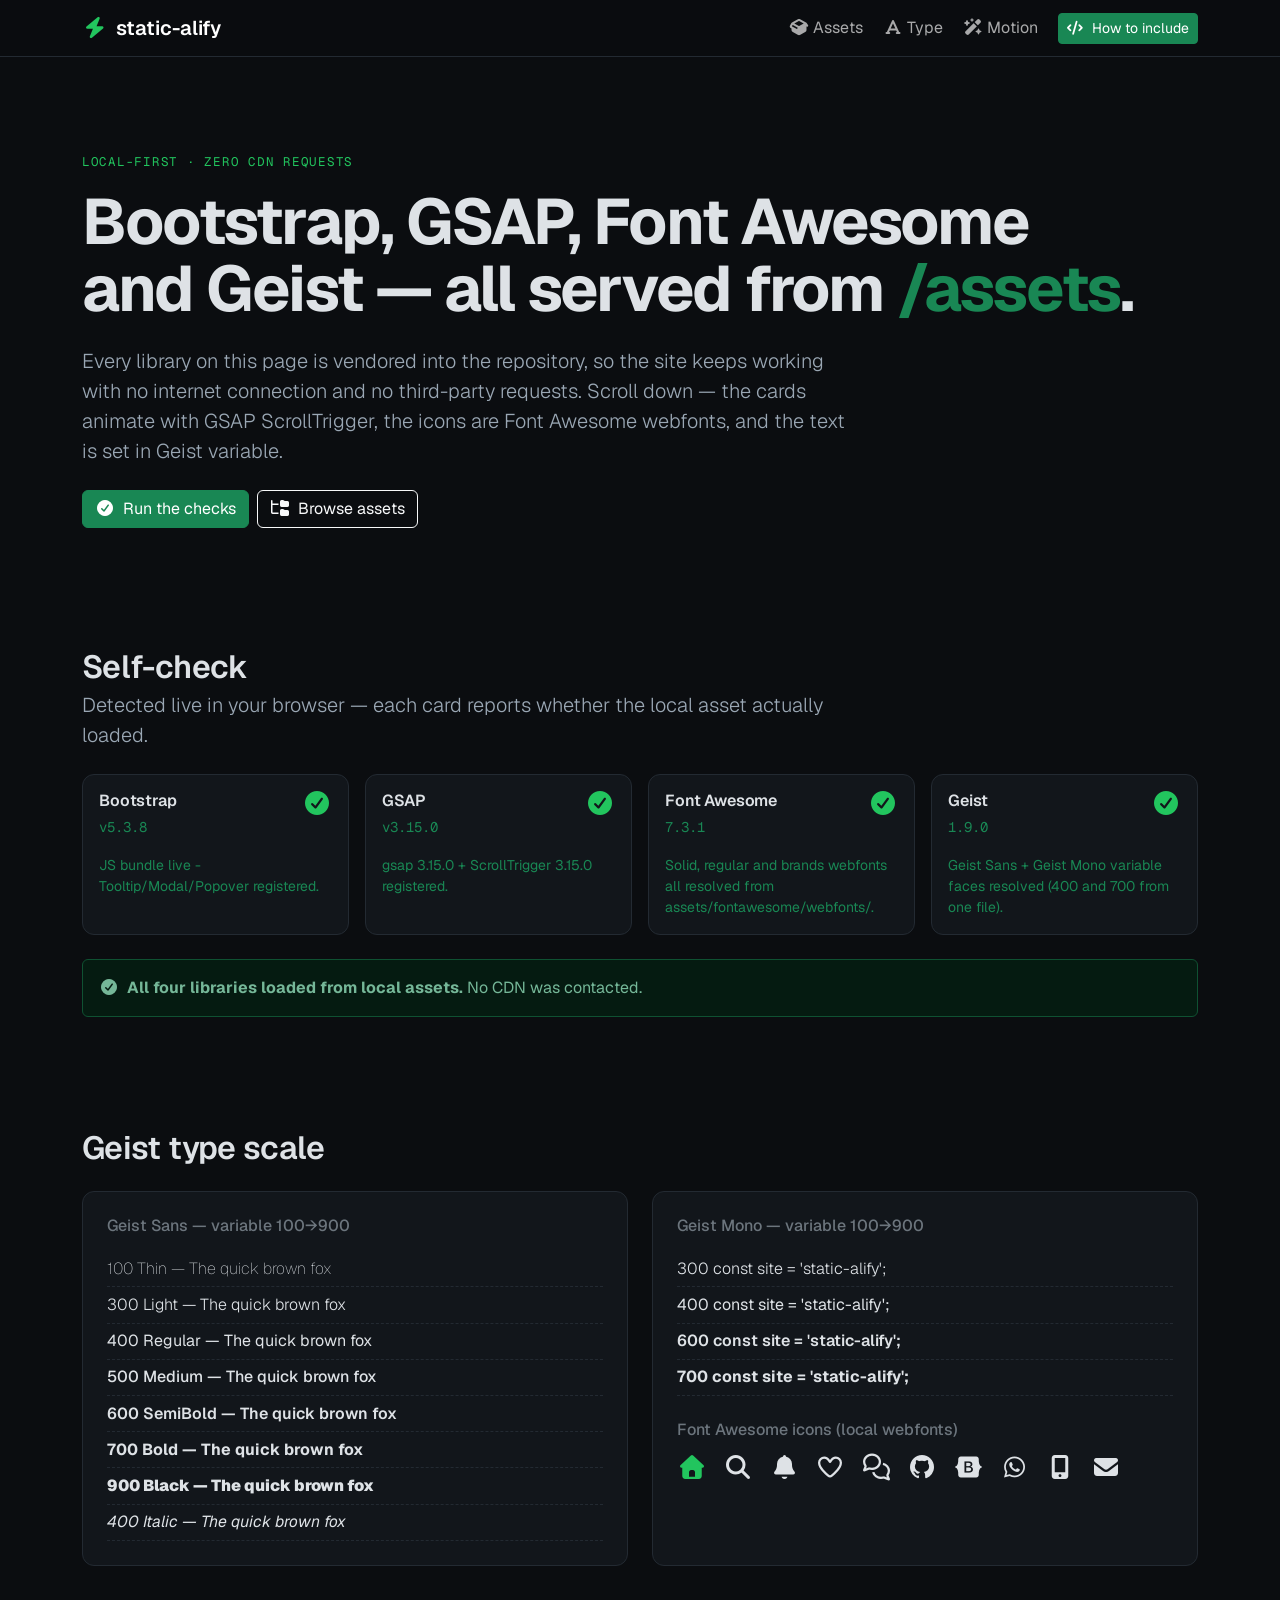
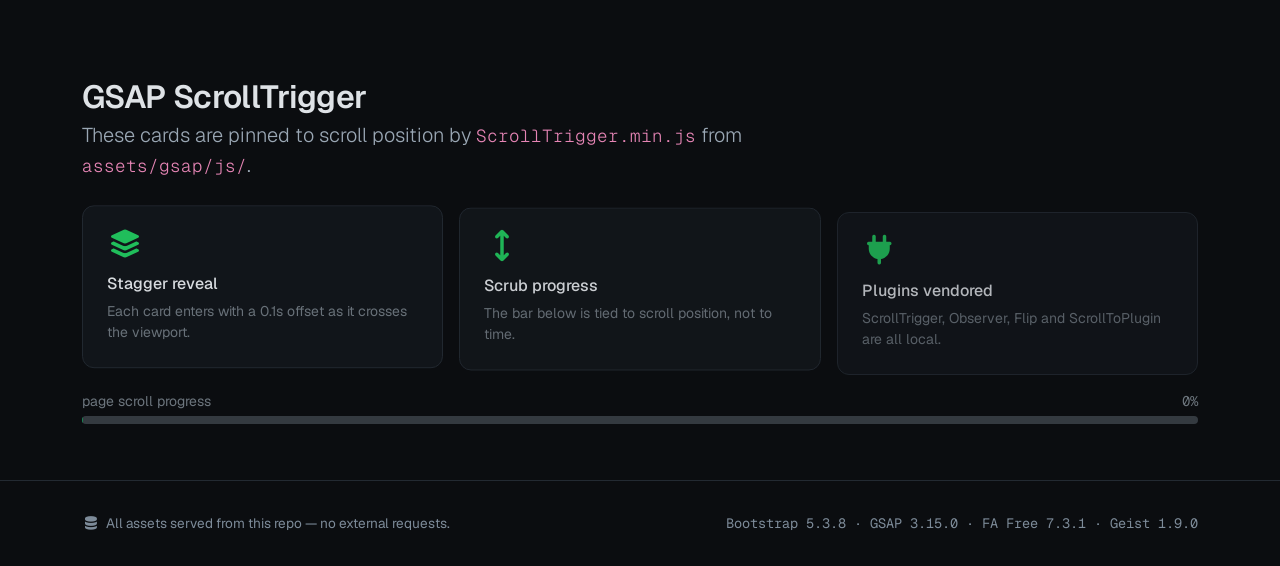
==== index.html @ b564230a "Vendor Bootstrap, GSAP, Font Awesome and Geist into assets/ All four libraries are now committed to " ====
<!doctype html>
<html lang="en" data-bs-theme="dark">
<head>
  <meta charset="utf-8">
  <meta name="viewport" content="width=device-width, initial-scale=1">
  <title>static-alify &middot; local assets check</title>
  <meta name="description" content="Verification page for the locally vendored Bootstrap, GSAP, Font Awesome and Geist assets.">

  <!-- ===== LOCAL ASSETS ONLY - no CDNs anywhere in this file ===== -->

  <!-- Bootstrap 5.3.8 -->
  <link rel="stylesheet" href="assets/bootstrap/css/bootstrap.min.css">

  <!-- Font Awesome Free 7.3.1 (webfonts resolved from assets/fontawesome/webfonts/) -->
  <link rel="stylesheet" href="assets/fontawesome/css/all.min.css">

  <!-- Geist Font 1.9.0 - variable build (100-900). Swap for assets/geist/geist-static.css if you prefer one file per weight. -->
  <link rel="stylesheet" href="assets/geist/geist.css">

  <style>
    :root {
      --page-bg: #0b0d10;
      --panel-bg: #12161b;
      --line: #232a32;
      --accent: #22c55e;
    }
    html { scroll-behavior: smooth; }
    body {
      font-family: var(--font-geist-sans);
      background-color: var(--page-bg);
      -webkit-font-smoothing: antialiased;
    }
    .font-mono, code, pre, kbd { font-family: var(--font-geist-mono); }

    .navbar { border-bottom: 1px solid var(--line); background: rgba(11,13,16,.85); backdrop-filter: blur(10px); }
    .brand-dot { color: var(--accent); }

    .hero { padding: 6rem 0 4rem; }
    .hero h1 {
      font-weight: 700;
      letter-spacing: -.03em;
      font-size: clamp(2.2rem, 6vw, 4rem);
      line-height: 1.05;
    }
    .eyebrow {
      font-family: var(--font-geist-mono);
      font-size: .78rem;
      letter-spacing: .14em;
      text-transform: uppercase;
      color: var(--accent);
    }
    .lead { color: #9aa7b4; font-weight: 300; max-width: 60ch; }

    .panel {
      background: var(--panel-bg);
      border: 1px solid var(--line);
      border-radius: .75rem;
      height: 100%;
    }
    .panel .card-title { font-weight: 600; letter-spacing: -.01em; }
    .status-icon { font-size: 1.5rem; }
    .ok   { color: var(--accent); }
    .fail { color: #ef4444; }

    section { padding: 3.5rem 0; }
    .section-title { font-weight: 600; letter-spacing: -.02em; }

    .weight-demo span {
      display: block;
      font-family: var(--font-geist-sans);
      border-bottom: 1px dashed var(--line);
      padding: .35rem 0;
    }
    pre.snippet {
      background: #0d1116;
      border: 1px solid var(--line);
      border-radius: .5rem;
      padding: 1rem;
      font-size: .82rem;
      overflow-x: auto;
      color: #cdd9e5;
    }
    footer { border-top: 1px solid var(--line); padding: 2rem 0; color: #7d8b99; font-size: .85rem; }
    /* NOTE: .reveal is intentionally visible by default - GSAP animates it in
       with fromTo(), so content never disappears if JS/GSAP is unavailable. */
  </style>
</head>
<body>

<nav class="navbar navbar-expand-lg sticky-top">
  <div class="container">
    <a class="navbar-brand fw-semibold" href="#">
      <i class="fa-solid fa-bolt brand-dot me-1"></i> static-alify
    </a>
    <button class="navbar-toggler" type="button" data-bs-toggle="collapse" data-bs-target="#nav"
            aria-controls="nav" aria-expanded="false" aria-label="Toggle navigation">
      <span class="navbar-toggler-icon"></span>
    </button>
    <div class="collapse navbar-collapse" id="nav">
      <ul class="navbar-nav ms-auto align-items-lg-center gap-lg-1">
        <li class="nav-item"><a class="nav-link" href="#assets"><i class="fa-solid fa-box-open me-1"></i>Assets</a></li>
        <li class="nav-item"><a class="nav-link" href="#type"><i class="fa-solid fa-font me-1"></i>Type</a></li>
        <li class="nav-item"><a class="nav-link" href="#motion"><i class="fa-solid fa-wand-magic-sparkles me-1"></i>Motion</a></li>
        <li class="nav-item">
          <button type="button" class="btn btn-sm btn-success ms-lg-2" data-bs-toggle="modal" data-bs-target="#howto">
            <i class="fa-solid fa-code me-1"></i> How to include
          </button>
        </li>
      </ul>
    </div>
  </div>
</nav>

<header class="hero">
  <div class="container">
    <p class="eyebrow mb-3">Local-first &middot; zero CDN requests</p>
    <h1 class="reveal">Bootstrap, GSAP, Font&nbsp;Awesome<br>and Geist &mdash; all served from <span class="text-success">/assets</span>.</h1>
    <p class="lead mt-4 reveal">
      Every library on this page is vendored into the repository, so the site keeps working with no
      internet connection and no third-party requests. Scroll down &mdash; the cards animate with GSAP
      ScrollTrigger, the icons are Font Awesome webfonts, and the text is set in Geist variable.
    </p>
    <div class="d-flex flex-wrap gap-2 mt-4 reveal">
      <a href="#assets" class="btn btn-success"><i class="fa-solid fa-circle-check me-1"></i> Run the checks</a>
      <a href="assets/" class="btn btn-outline-light"><i class="fa-solid fa-folder-tree me-1"></i> Browse assets</a>
    </div>
  </div>
</header>

<main>
  <section id="assets">
    <div class="container">
      <h2 class="section-title mb-1">Self-check</h2>
      <p class="lead mb-4">
        Detected live in your browser &mdash; each card reports whether the local asset actually loaded.
      </p>
      <div class="row g-3" id="checks">
        <div class="col-md-6 col-lg-3">
          <div class="panel p-3 h-100">
            <div class="d-flex justify-content-between align-items-start">
              <div>
                <h3 class="card-title h6 mb-1">Bootstrap</h3>
                <code class="small text-secondary" data-role="ver">5.3.8</code>
              </div>
              <i class="fa-solid fa-spinner fa-spin status-icon text-secondary" data-role="icon"></i>
            </div>
            <p class="small text-secondary mt-3 mb-0" data-role="detail">checking&hellip;</p>
          </div>
        </div>
        <div class="col-md-6 col-lg-3">
          <div class="panel p-3 h-100">
            <div class="d-flex justify-content-between align-items-start">
              <div>
                <h3 class="card-title h6 mb-1">GSAP</h3>
                <code class="small text-secondary" data-role="ver">3.15.0</code>
              </div>
              <i class="fa-solid fa-spinner fa-spin status-icon text-secondary" data-role="icon"></i>
            </div>
            <p class="small text-secondary mt-3 mb-0" data-role="detail">checking&hellip;</p>
          </div>
        </div>
        <div class="col-md-6 col-lg-3">
          <div class="panel p-3 h-100">
            <div class="d-flex justify-content-between align-items-start">
              <div>
                <h3 class="card-title h6 mb-1">Font Awesome</h3>
                <code class="small text-secondary" data-role="ver">7.3.1</code>
              </div>
              <i class="fa-solid fa-spinner fa-spin status-icon text-secondary" data-role="icon"></i>
            </div>
            <p class="small text-secondary mt-3 mb-0" data-role="detail">checking&hellip;</p>
          </div>
        </div>
        <div class="col-md-6 col-lg-3">
          <div class="panel p-3 h-100">
            <div class="d-flex justify-content-between align-items-start">
              <div>
                <h3 class="card-title h6 mb-1">Geist</h3>
                <code class="small text-secondary" data-role="ver">1.9.0</code>
              </div>
              <i class="fa-solid fa-spinner fa-spin status-icon text-secondary" data-role="icon"></i>
            </div>
            <p class="small text-secondary mt-3 mb-0" data-role="detail">checking&hellip;</p>
          </div>
        </div>
      </div>

      <div class="alert alert-success d-none mt-4 mb-0" id="allok" role="alert">
        <i class="fa-solid fa-circle-check me-1"></i>
        <strong>All four libraries loaded from local assets.</strong>
        No CDN was contacted.
      </div>
    </div>
  </section>

  <section id="type">
    <div class="container">
      <h2 class="section-title mb-4">Geist type scale</h2>
      <div class="row g-4">
        <div class="col-lg-6">
          <div class="panel p-4">
            <h3 class="h6 text-secondary mb-3">Geist Sans &mdash; variable 100&rarr;900</h3>
            <div class="weight-demo">
              <span style="font-weight:100">100 Thin &mdash; The quick brown fox</span>
              <span style="font-weight:300">300 Light &mdash; The quick brown fox</span>
              <span style="font-weight:400">400 Regular &mdash; The quick brown fox</span>
              <span style="font-weight:500">500 Medium &mdash; The quick brown fox</span>
              <span style="font-weight:600">600 SemiBold &mdash; The quick brown fox</span>
              <span style="font-weight:700">700 Bold &mdash; The quick brown fox</span>
              <span style="font-weight:900">900 Black &mdash; The quick brown fox</span>
              <span style="font-weight:400;font-style:italic">400 Italic &mdash; The quick brown fox</span>
            </div>
          </div>
        </div>
        <div class="col-lg-6">
          <div class="panel p-4">
            <h3 class="h6 text-secondary mb-3">Geist Mono &mdash; variable 100&rarr;900</h3>
            <div class="weight-demo font-mono">
              <span style="font-weight:300">300 const site = 'static-alify';</span>
              <span style="font-weight:400">400 const site = 'static-alify';</span>
              <span style="font-weight:600">600 const site = 'static-alify';</span>
              <span style="font-weight:700">700 const site = 'static-alify';</span>
            </div>
            <h3 class="h6 text-secondary mt-4 mb-3">Font Awesome icons (local webfonts)</h3>
            <div class="d-flex flex-wrap gap-3 fs-4">
              <i class="fa-solid fa-house ok" title="fa-solid"></i>
              <i class="fa-solid fa-magnifying-glass"></i>
              <i class="fa-solid fa-bell"></i>
              <i class="fa-regular fa-heart"></i>
              <i class="fa-regular fa-comments"></i>
              <i class="fa-brands fa-github"></i>
              <i class="fa-brands fa-bootstrap"></i>
              <i class="fa-brands fa-whatsapp"></i>
              <i class="fa-solid fa-mobile-screen-button"></i>
              <i class="fa-solid fa-envelope"></i>
            </div>
          </div>
        </div>
      </div>
    </div>
  </section>

  <section id="motion">
    <div class="container">
      <h2 class="section-title mb-1">GSAP ScrollTrigger</h2>
      <p class="lead mb-4">These cards are pinned to scroll position by <code>ScrollTrigger.min.js</code> from <code>assets/gsap/js/</code>.</p>
      <div class="row g-3" id="motionCards">
        <div class="col-md-4"><div class="panel p-4 h-100"><i class="fa-solid fa-layer-group ok fs-3 mb-3"></i><h3 class="h6">Stagger reveal</h3><p class="small text-secondary mb-0">Each card enters with a 0.1s offset as it crosses the viewport.</p></div></div>
        <div class="col-md-4"><div class="panel p-4 h-100"><i class="fa-solid fa-arrows-up-down ok fs-3 mb-3"></i><h3 class="h6">Scrub progress</h3><p class="small text-secondary mb-0">The bar below is tied to scroll position, not to time.</p></div></div>
        <div class="col-md-4"><div class="panel p-4 h-100"><i class="fa-solid fa-plug ok fs-3 mb-3"></i><h3 class="h6">Plugins vendored</h3><p class="small text-secondary mb-0">ScrollTrigger, Observer, Flip and ScrollToPlugin are all local.</p></div></div>
      </div>
      <div class="mt-4">
        <div class="d-flex justify-content-between small text-secondary mb-1">
          <span>page scroll progress</span><span class="font-mono" id="pct">0%</span>
        </div>
        <div class="progress" role="progressbar" aria-label="Scroll progress" aria-valuenow="0" aria-valuemin="0" aria-valuemax="100" style="height:8px">
          <div class="progress-bar bg-success" id="bar" style="width:0%"></div>
        </div>
      </div>
    </div>
  </section>
</main>

<footer>
  <div class="container d-flex flex-wrap justify-content-between gap-2">
    <span><i class="fa-solid fa-database me-1"></i> All assets served from this repo &mdash; no external requests.</span>
    <span class="font-mono">Bootstrap 5.3.8 &middot; GSAP 3.15.0 &middot; FA Free 7.3.1 &middot; Geist 1.9.0</span>
  </div>
</footer>

<!-- Modal (Bootstrap JS) -->
<div class="modal fade" id="howto" tabindex="-1" aria-labelledby="howtoLabel" aria-hidden="true">
  <div class="modal-dialog modal-lg modal-dialog-centered">
    <div class="modal-content">
      <div class="modal-header">
        <h5 class="modal-title" id="howtoLabel">Copy these tags into your page</h5>
        <button type="button" class="btn-close" data-bs-dismiss="modal" aria-label="Close"></button>
      </div>
      <div class="modal-body">
<pre class="snippet mb-0">&lt;!-- head --&gt;
&lt;link rel="stylesheet" href="assets/geist/geist.css"&gt;
&lt;link rel="stylesheet" href="assets/bootstrap/css/bootstrap.min.css"&gt;
&lt;link rel="stylesheet" href="assets/fontawesome/css/all.min.css"&gt;

&lt;!-- before &lt;/body&gt; --&gt;
&lt;script src="assets/gsap/js/gsap.min.js"&gt;&lt;/script&gt;
&lt;script src="assets/gsap/js/ScrollTrigger.min.js"&gt;&lt;/script&gt;
&lt;script src="assets/bootstrap/js/bootstrap.bundle.min.js"&gt;&lt;/script&gt;

&lt;style&gt;
  body { font-family: var(--font-geist-sans); }
&lt;/style&gt;</pre>
      </div>
    </div>
  </div>
</div>

<!-- JS: all local -->
<script src="assets/gsap/js/gsap.min.js"></script>
<script src="assets/gsap/js/ScrollTrigger.min.js"></script>
<script src="assets/bootstrap/js/bootstrap.bundle.min.js"></script>

<script>
(function () {
  "use strict";

  /* ---------- asset self-checks (no network calls, pure DOM/font detection) ---------- */
  var cards = document.querySelectorAll('#checks .panel');
  var results = [];

  function paint(i, ok, detail, version) {
    var card = cards[i];
    var icon = card.querySelector('[data-role="icon"]');
    var det  = card.querySelector('[data-role="detail"]');
    var ver  = card.querySelector('[data-role="ver"]');
    icon.className = 'status-icon fa-solid ' + (ok ? 'fa-circle-check ok' : 'fa-circle-xmark fail');
    det.textContent = detail;
    det.classList.toggle('text-secondary', !ok);
    det.classList.toggle('text-success', ok);
    if (version) { ver.textContent = version; ver.classList.add('text-success'); }
    results.push(ok);
    if (results.length === cards.length && results.every(Boolean)) {
      document.getElementById('allok').classList.remove('d-none');
    }
  }

  // 1. Bootstrap
  var bs = window.bootstrap;
  paint(0, !!(bs && bs.Tooltip),
        bs && bs.Tooltip ? 'JS bundle live - Tooltip/Modal/Popover registered.' : 'bootstrap.bundle.min.js did not load.',
        bs && bs.Tooltip && bs.Tooltip.VERSION ? 'v' + bs.Tooltip.VERSION : null);

  // 2. GSAP
  var g = window.gsap;
  paint(1, !!(g && window.ScrollTrigger),
        g ? 'gsap ' + g.version + ' + ScrollTrigger ' + (window.ScrollTrigger ? window.ScrollTrigger.version : '?') + ' registered.'
          : 'gsap.min.js did not load.',
        g ? 'v' + g.version : null);

  /* 3 + 4. Font-based checks.
     We use document.fonts.load(), which resolves with the FontFace objects it
     actually matched. An empty array means the family was never declared or the
     webfont file 404'd. (Measuring a rendered .fa-solid element does NOT work:
     Font Awesome 7 pins icon width to var(--fa-width, 1.25em), so the box is the
     same width whether or not the webfont loaded.) */
  function facesLoaded(spec, text) {
    if (!document.fonts || !document.fonts.load) { return Promise.resolve(null); }
    return document.fonts.load(spec, text || 'A').then(function (f) { return f.length > 0; },
                                                       function () { return false; });
  }

  Promise.all([
    facesLoaded('900 16px "Font Awesome 7 Free"', '\uf015'),   // fa-house (solid)
    facesLoaded('400 16px "Font Awesome 7 Free"', '\uf111'),   // fa-circle (regular)
    facesLoaded('400 16px "Font Awesome 7 Brands"', '\uf09b')  // fa-github (brands)
  ]).then(function (r) {
    var names = ['solid', 'regular', 'brands'];
    var got = r.filter(Boolean).length;
    paint(2, got === 3,
          got === 3 ? 'Solid, regular and brands webfonts all resolved from assets/fontawesome/webfonts/.'
                    : 'Only ' + got + '/3 styles resolved (' + names.filter(function (_, i) { return r[i]; }).join(', ') + ').',
          got === 3 ? '7.3.1' : null);
  });

  Promise.all([
    facesLoaded('400 16px Geist'),
    facesLoaded('700 16px Geist'),
    facesLoaded('400 16px "Geist Mono"')
  ]).then(function (r) {
    var ok = r[0] && r[1] && r[2];
    paint(3, ok,
          ok ? 'Geist Sans + Geist Mono variable faces resolved (400 and 700 from one file).'
             : 'Geist faces did not resolve - check assets/geist/geist.css paths.',
          ok ? '1.9.0' : null);
  });

  /* ---------- GSAP motion ---------- */
  if (window.gsap) {
    gsap.registerPlugin(window.ScrollTrigger);

    gsap.fromTo('.hero .reveal',
      { opacity: 0, y: 24 },
      { opacity: 1, y: 0, duration: 0.9, ease: 'power3.out', stagger: 0.12, delay: 0.1 }
    );

    if (window.ScrollTrigger) {
      gsap.utils.toArray('#motionCards .col-md-4').forEach(function (card, i) {
        gsap.fromTo(card,
          { opacity: 0, y: 40 },
          {
            opacity: 1, y: 0, duration: 0.8, ease: 'power3.out', delay: i * 0.1,
            scrollTrigger: { trigger: card, start: 'top 88%' }
          });
      });

      gsap.to('#bar', {
        width: '100%', ease: 'none',
        scrollTrigger: {
          trigger: document.body, start: 'top top', end: 'bottom bottom', scrub: 0.3,
          onUpdate: function (self) {
            var p = Math.round(self.progress * 100);
            document.getElementById('pct').textContent = p + '%';
            document.querySelector('.progress').setAttribute('aria-valuenow', p);
          }
        }
      });
    }
  }
})();
</script>
</body>
</html>
---- assets/geist/geist.css ----
/* Geist Font v1.9.0 (https://github.com/vercel/geist-font)
   Licensed under the SIL Open Font License 1.1 - see LICENSE.txt
   VARIABLE build (recommended): one file per family covers the whole
   100-900 weight range. Weight ranges read from each file's fvar axis.
   Prefer one file per weight instead? Use geist-static.css.
   Paths are relative to this file, so link it as:
     <link rel="stylesheet" href="assets/geist/geist.css">
*/

@font-face {
  font-family: 'Geist';
  font-style: normal;
  font-weight: 100 900;
  font-display: swap;
  src: url('fonts/sans/Geist-Variable.woff2') format('woff2'),
       url('fonts/sans/Geist-Variable.ttf') format('truetype');
}

@font-face {
  font-family: 'Geist';
  font-style: italic;
  font-weight: 100 900;
  font-display: swap;
  src: url('fonts/sans/Geist-ItalicVariable.woff2') format('woff2'),
       url('fonts/sans/Geist-ItalicVariable.ttf') format('truetype');
}

@font-face {
  font-family: 'Geist Mono';
  font-style: normal;
  font-weight: 100 900;
  font-display: swap;
  src: url('fonts/mono/GeistMono-Variable.woff2') format('woff2'),
       url('fonts/mono/GeistMono-Variable.ttf') format('truetype');
}

@font-face {
  font-family: 'Geist Mono';
  font-style: italic;
  font-weight: 100 900;
  font-display: swap;
  src: url('fonts/mono/GeistMono-ItalicVariable.woff2') format('woff2'),
       url('fonts/mono/GeistMono-ItalicVariable.ttf') format('truetype');
}

/* Optional font stacks - apply them in your own stylesheet, e.g.
     body { font-family: var(--font-geist-sans); }
     code, pre { font-family: var(--font-geist-mono); }
*/
:root {
  --font-geist-sans: 'Geist', ui-sans-serif, system-ui, -apple-system, 'Segoe UI',
                     Roboto, 'Helvetica Neue', Arial, sans-serif;
  --font-geist-mono: 'Geist Mono', ui-monospace, SFMono-Regular, 'SF Mono', Menlo,
                     Consolas, 'Liberation Mono', monospace;
}
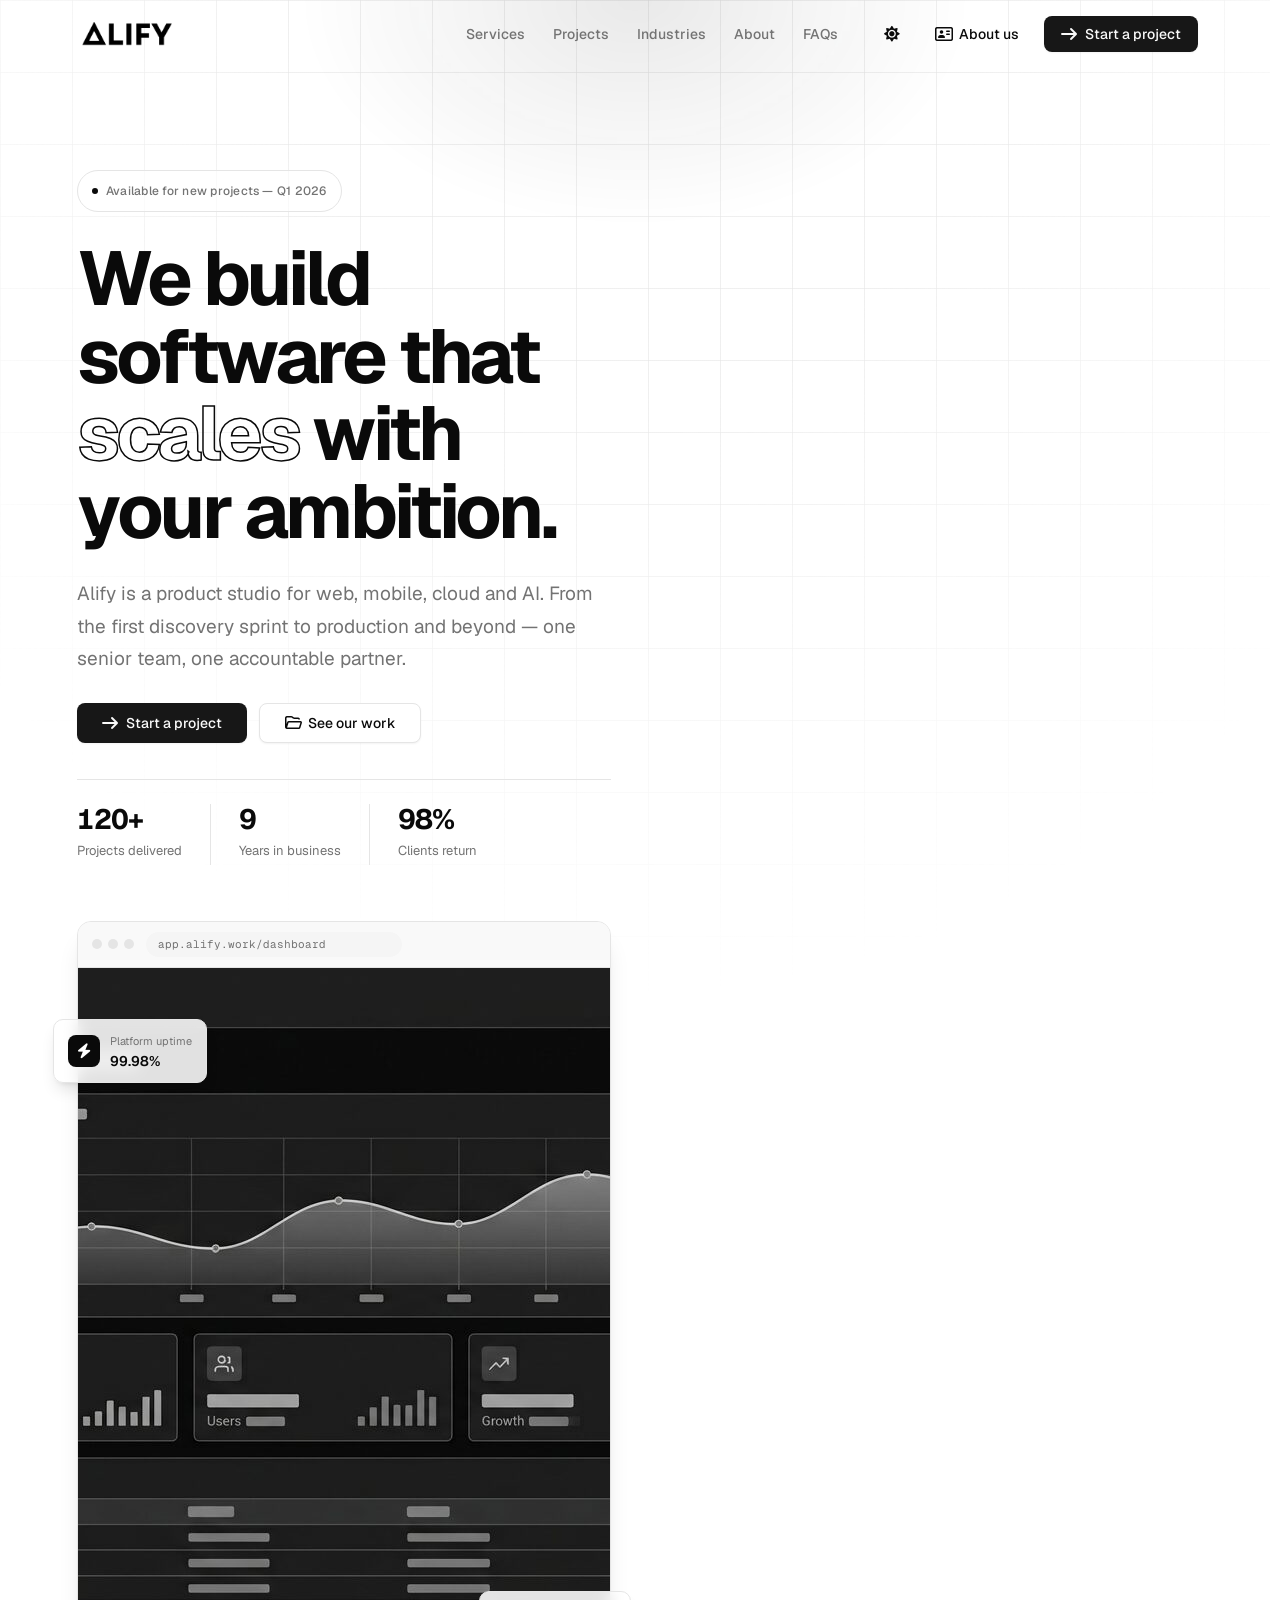
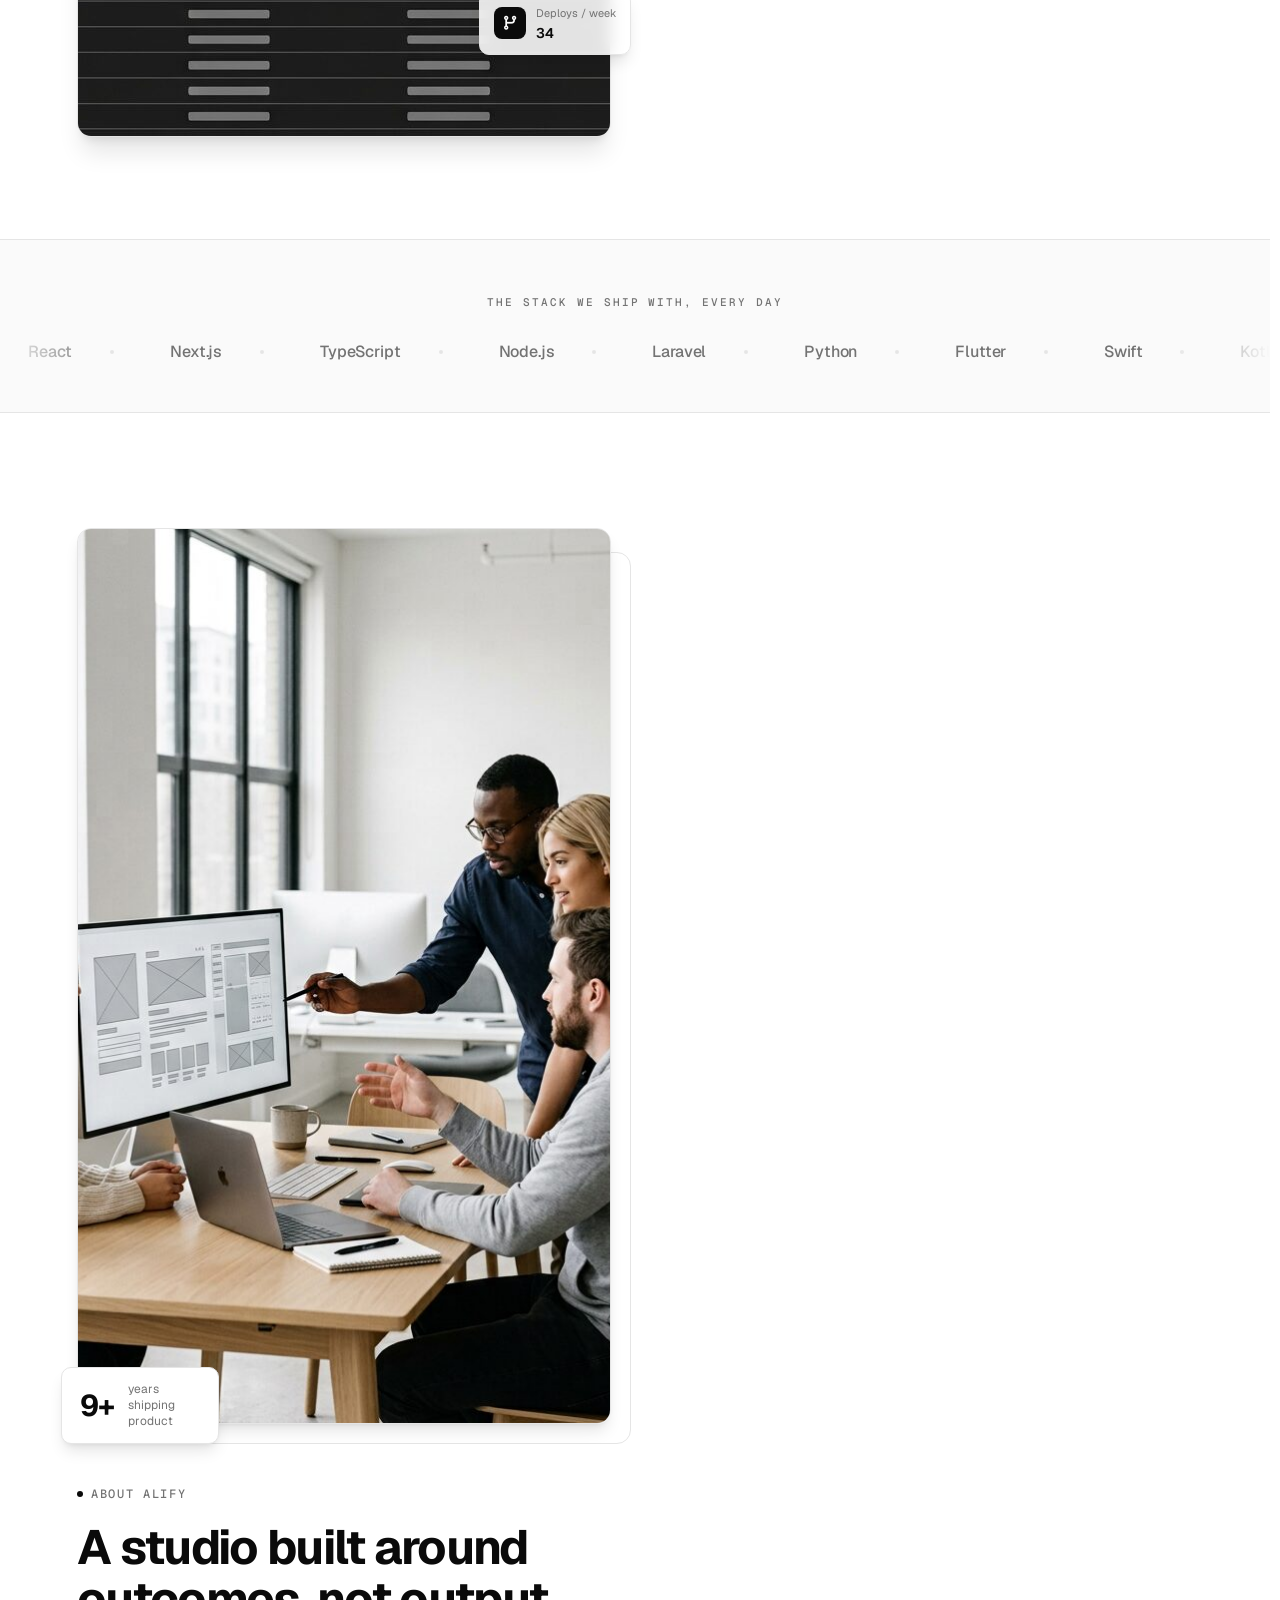
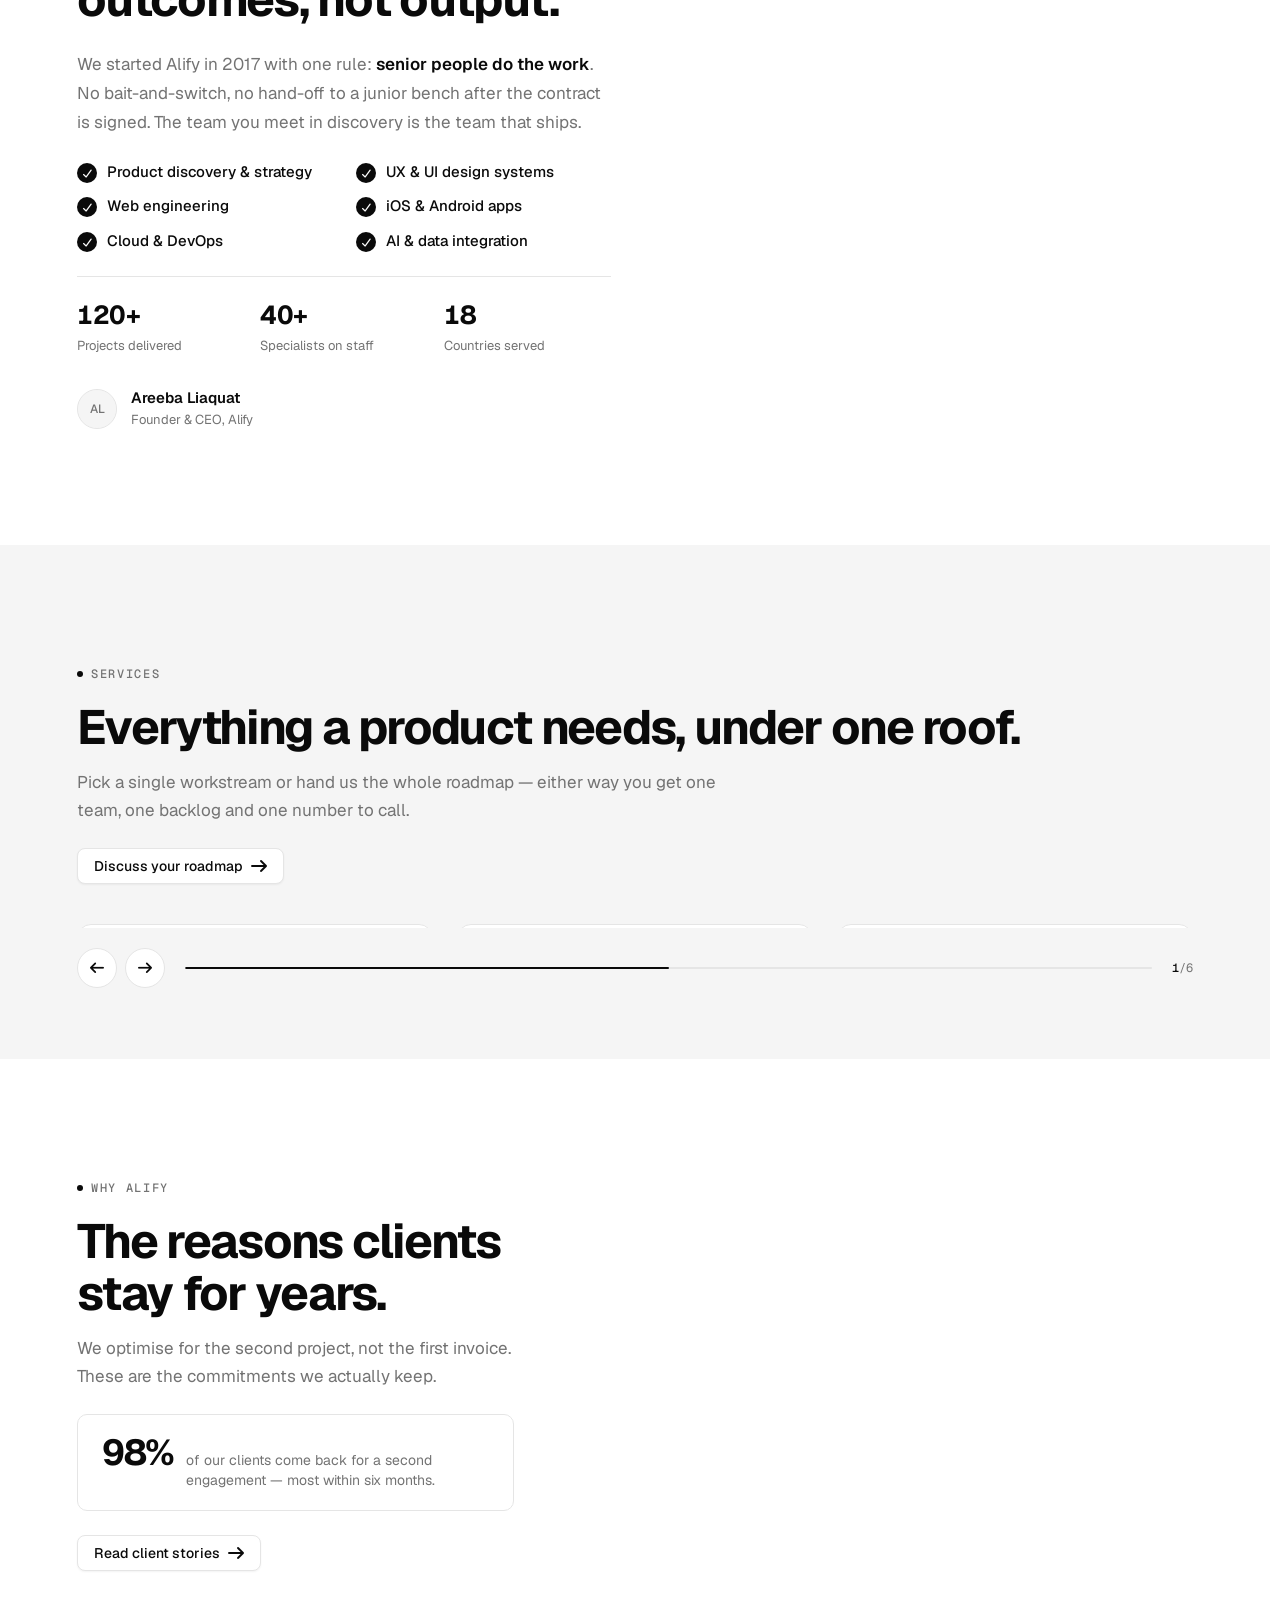
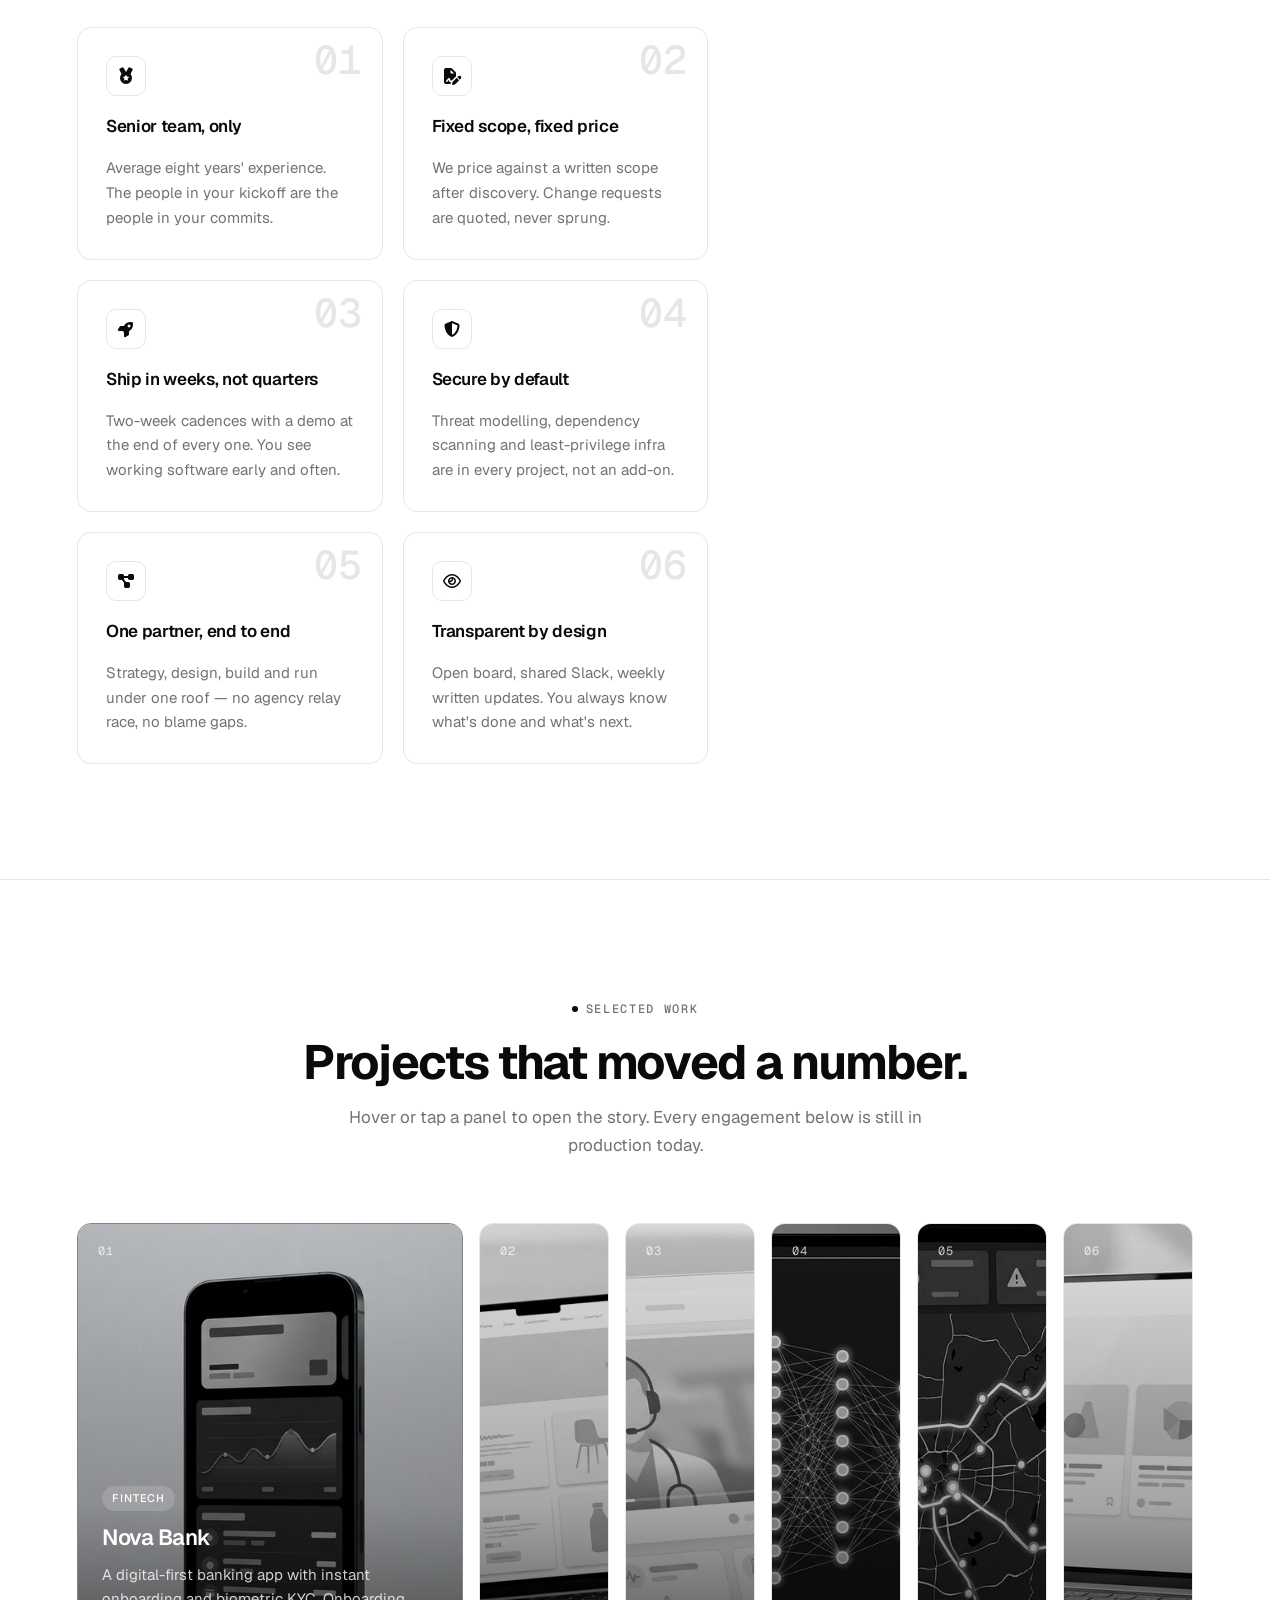
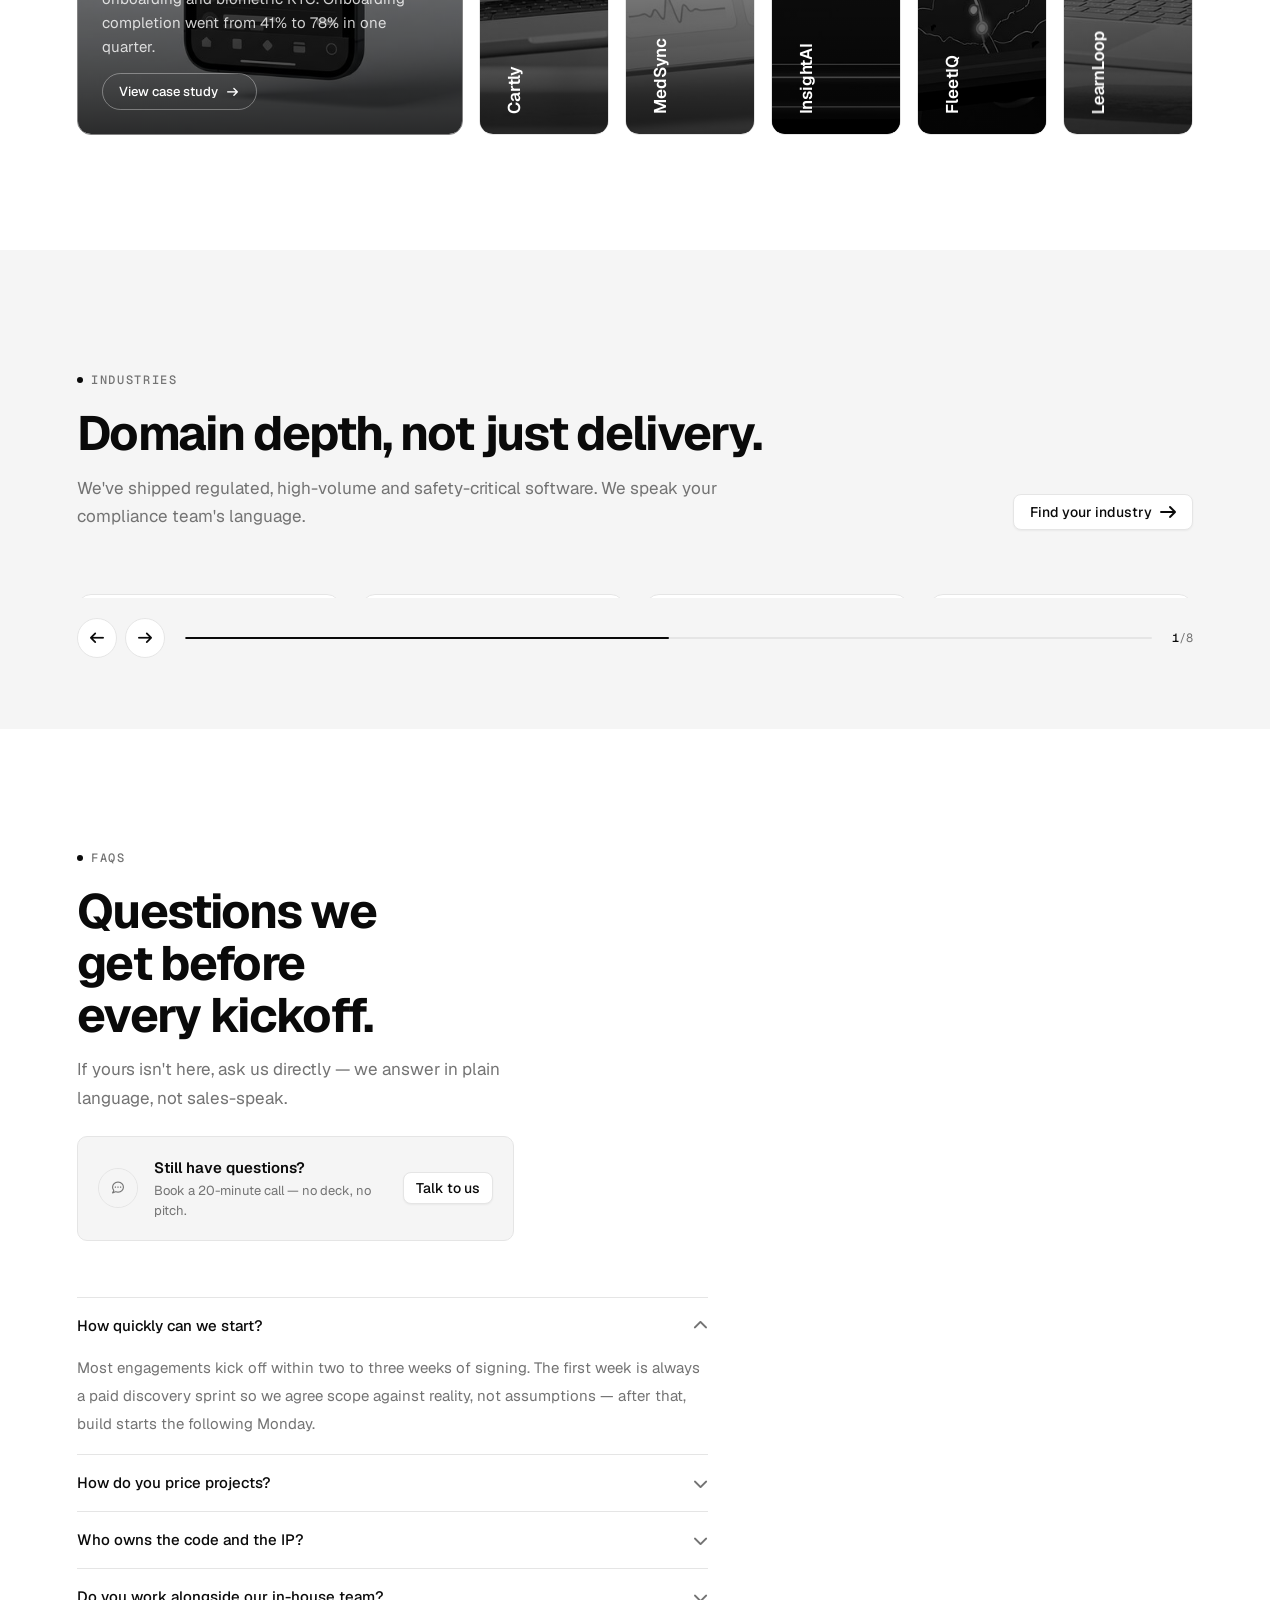
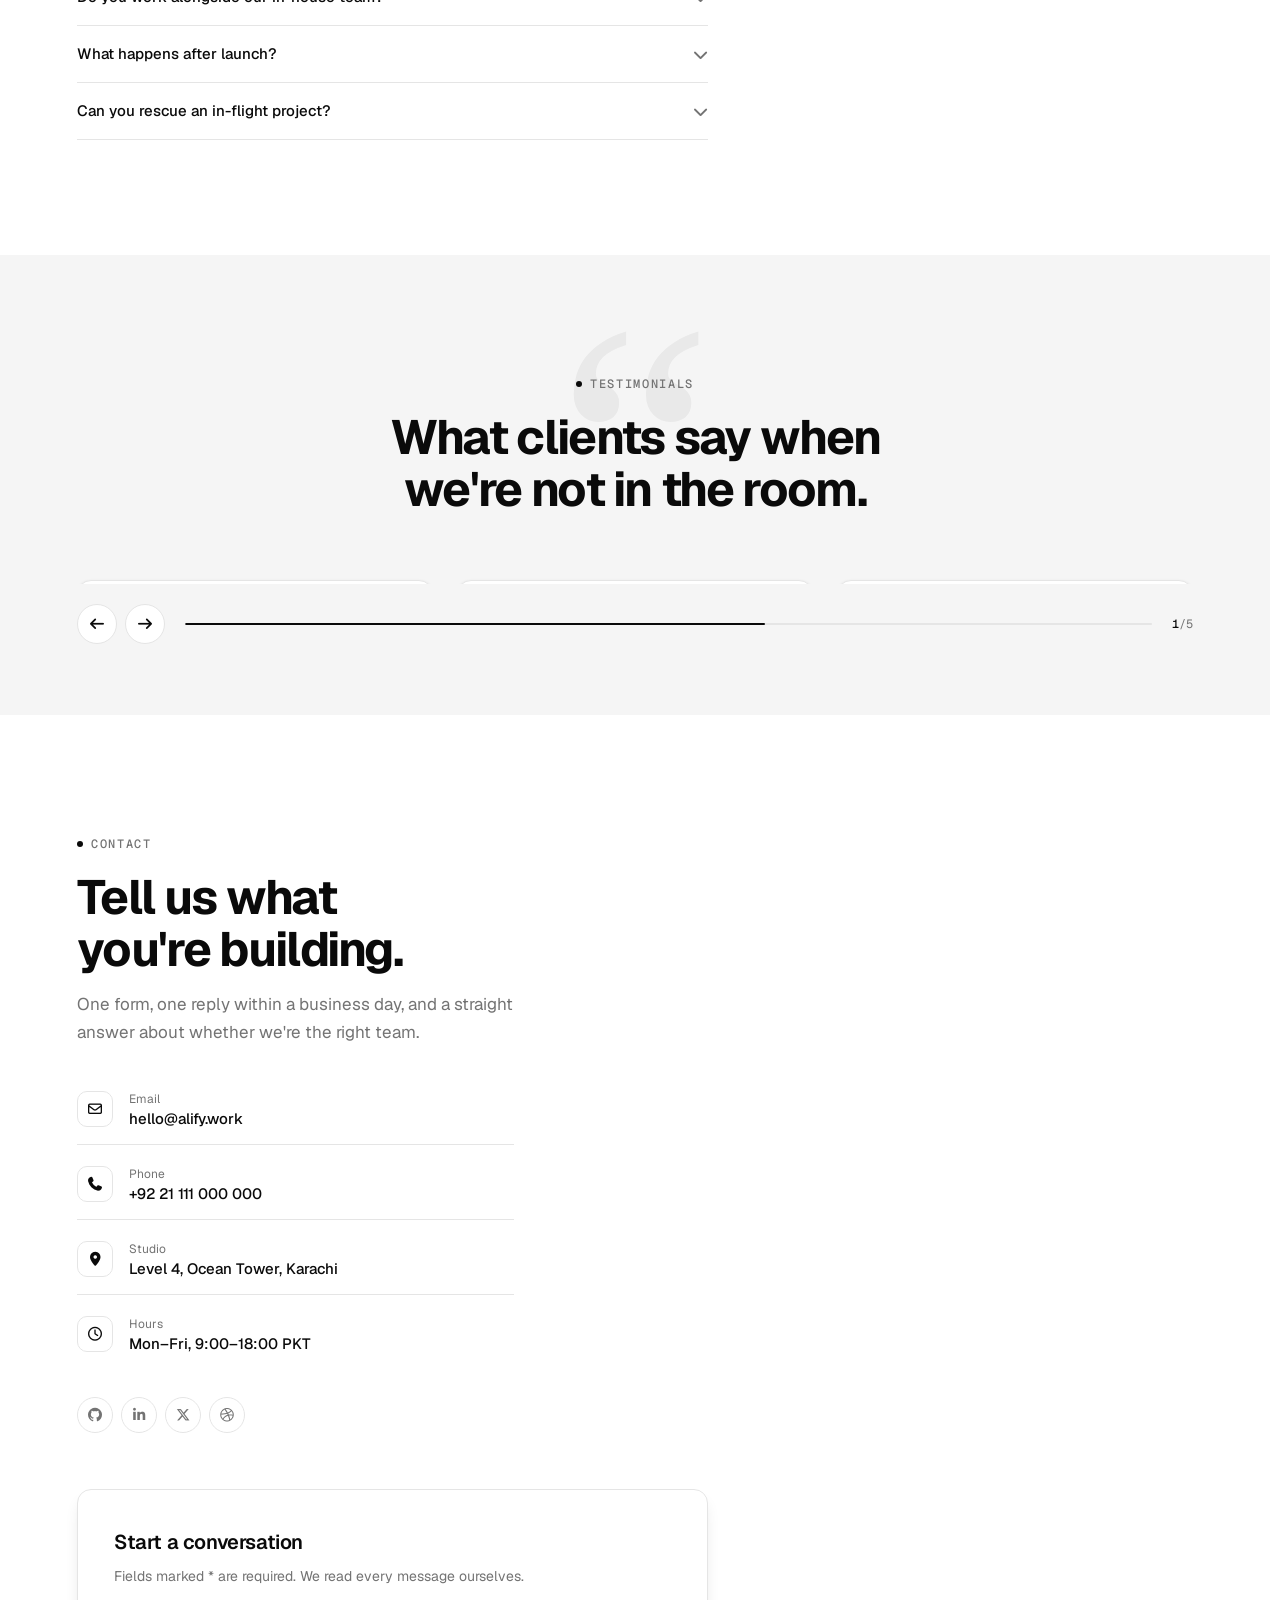
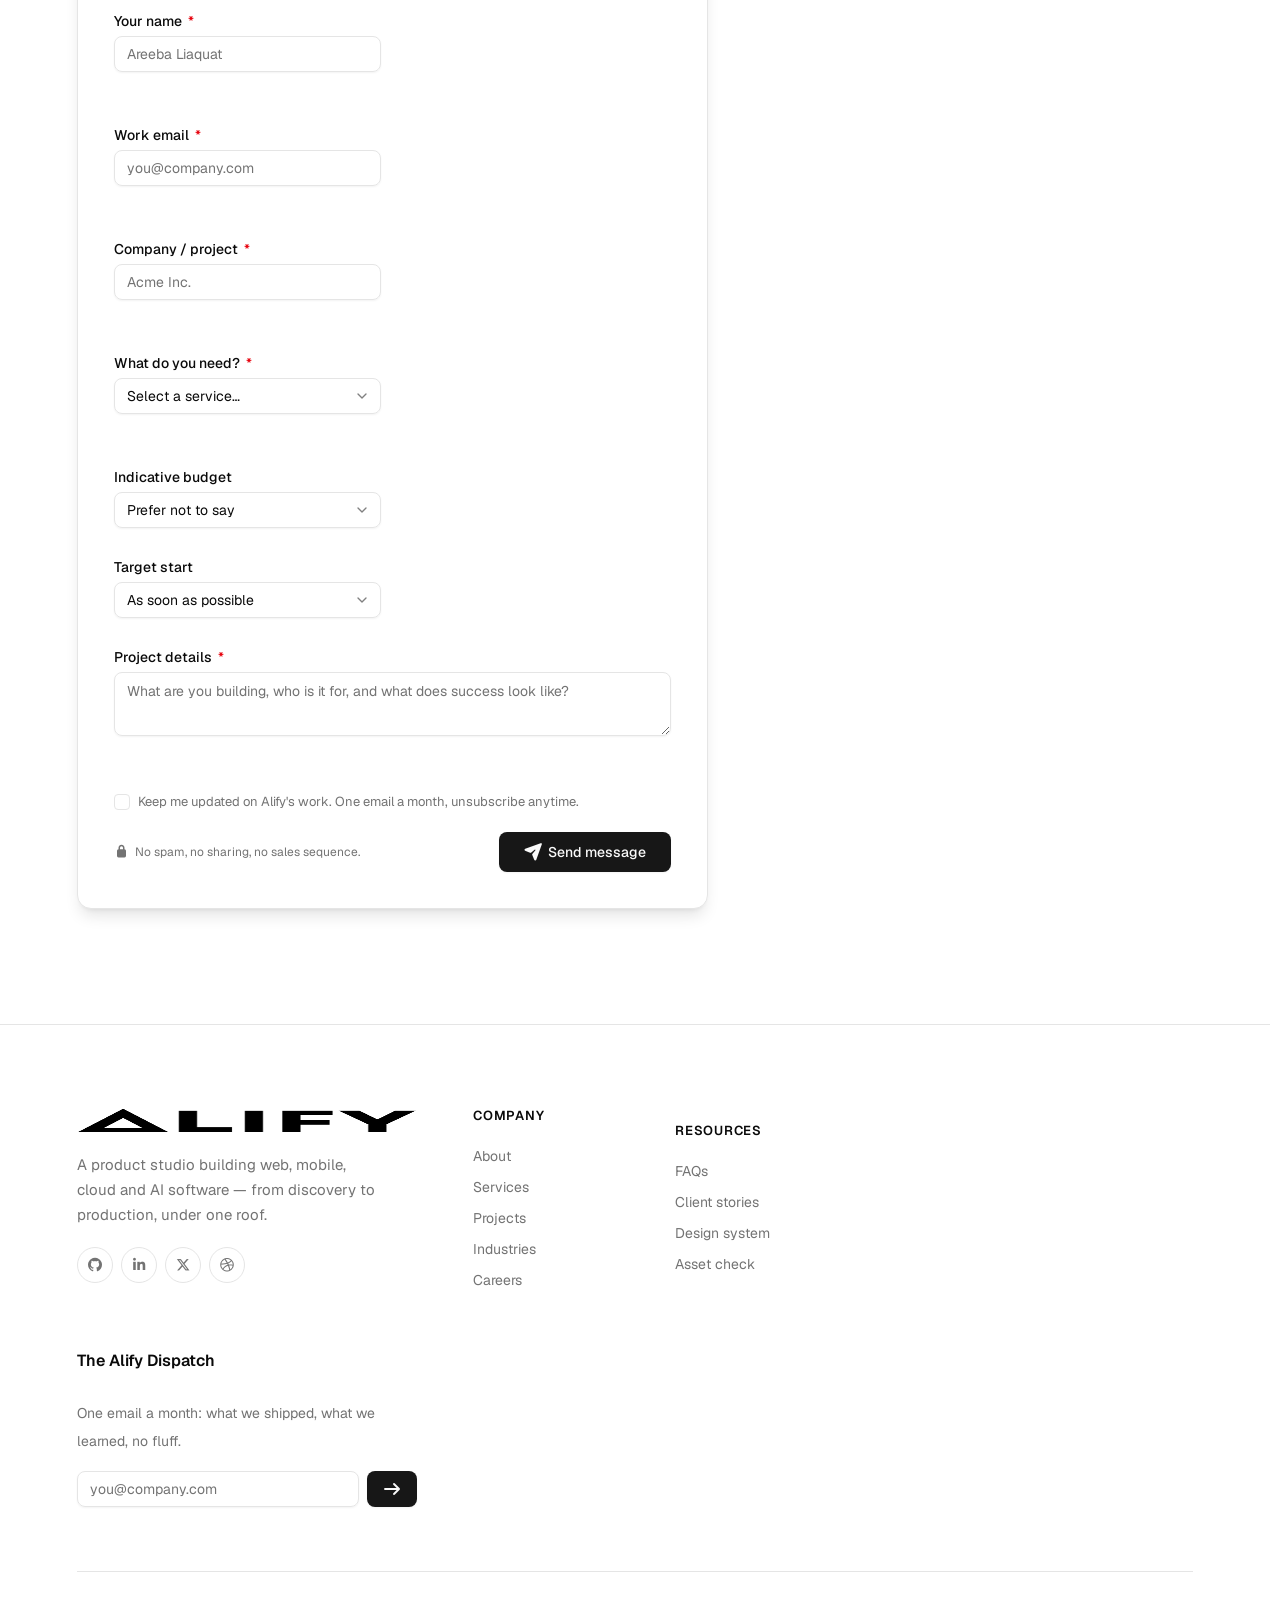
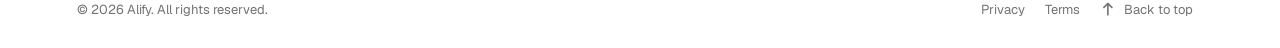
==== commit c8c58807: "Build the Alify home page: per-file CSS/JS architecture, 10 sections Replaces the asset self-check a" ====
--- a/index.html
+++ b/index.html
@@ -1,238 +1,212 @@
 <!doctype html>
-<html lang="en" data-bs-theme="dark">
+<html lang="en">
 <head>
   <meta charset="utf-8">
   <meta name="viewport" content="width=device-width, initial-scale=1">
-  <title>static-alify &middot; local assets check</title>
-  <meta name="description" content="Verification page for the locally vendored Bootstrap, GSAP, Font Awesome and Geist assets.">
-
-  <!-- ===== LOCAL ASSETS ONLY - no CDNs anywhere in this file ===== -->
-
-  <!-- Bootstrap 5.3.8 -->
-  <link rel="stylesheet" href="assets/bootstrap/css/bootstrap.min.css">
-
-  <!-- Font Awesome Free 7.3.1 (webfonts resolved from assets/fontawesome/webfonts/) -->
+  <meta name="color-scheme" content="light dark">
+  <title>Alify — Software that scales with your ambition</title>
+  <meta name="description" content="Alify is a product studio building web, mobile, cloud and AI software end-to-end. Discovery to production, under one roof.">
+
+  <!-- mark JS availability before paint so [data-reveal] never flashes -->
+  <script>document.documentElement.classList.add("js");</script>
+  <!-- theme before stylesheets: no flash of the wrong theme -->
+  <script src="assets/ui/theme.js"></script>
+
+  <!-- design system + grid + site globals -->
+  <link rel="stylesheet" href="assets/geist/geist.css">
+  <link rel="stylesheet" href="assets/ui/ui.css">
+  <link rel="stylesheet" href="css/global/grid.css">
+  <link rel="stylesheet" href="css/global/base.css">
   <link rel="stylesheet" href="assets/fontawesome/css/all.min.css">
 
-  <!-- Geist Font 1.9.0 - variable build (100-900). Swap for assets/geist/geist-static.css if you prefer one file per weight. -->
-  <link rel="stylesheet" href="assets/geist/geist.css">
-
-  <style>
-    :root {
-      --page-bg: #0b0d10;
-      --panel-bg: #12161b;
-      --line: #232a32;
-      --accent: #22c55e;
-    }
-    html { scroll-behavior: smooth; }
-    body {
-      font-family: var(--font-geist-sans);
-      background-color: var(--page-bg);
-      -webkit-font-smoothing: antialiased;
-    }
-    .font-mono, code, pre, kbd { font-family: var(--font-geist-mono); }
-
-    .navbar { border-bottom: 1px solid var(--line); background: rgba(11,13,16,.85); backdrop-filter: blur(10px); }
-    .brand-dot { color: var(--accent); }
-
-    .hero { padding: 6rem 0 4rem; }
-    .hero h1 {
-      font-weight: 700;
-      letter-spacing: -.03em;
-      font-size: clamp(2.2rem, 6vw, 4rem);
-      line-height: 1.05;
-    }
-    .eyebrow {
-      font-family: var(--font-geist-mono);
-      font-size: .78rem;
-      letter-spacing: .14em;
-      text-transform: uppercase;
-      color: var(--accent);
-    }
-    .lead { color: #9aa7b4; font-weight: 300; max-width: 60ch; }
-
-    .panel {
-      background: var(--panel-bg);
-      border: 1px solid var(--line);
-      border-radius: .75rem;
-      height: 100%;
-    }
-    .panel .card-title { font-weight: 600; letter-spacing: -.01em; }
-    .status-icon { font-size: 1.5rem; }
-    .ok   { color: var(--accent); }
-    .fail { color: #ef4444; }
-
-    section { padding: 3.5rem 0; }
-    .section-title { font-weight: 600; letter-spacing: -.02em; }
-
-    .weight-demo span {
-      display: block;
-      font-family: var(--font-geist-sans);
-      border-bottom: 1px dashed var(--line);
-      padding: .35rem 0;
-    }
-    pre.snippet {
-      background: #0d1116;
-      border: 1px solid var(--line);
-      border-radius: .5rem;
-      padding: 1rem;
-      font-size: .82rem;
-      overflow-x: auto;
-      color: #cdd9e5;
-    }
-    footer { border-top: 1px solid var(--line); padding: 2rem 0; color: #7d8b99; font-size: .85rem; }
-    /* NOTE: .reveal is intentionally visible by default - GSAP animates it in
-       with fromTo(), so content never disappears if JS/GSAP is unavailable. */
-  </style>
+  <!-- reusable components -->
+  <link rel="stylesheet" href="css/components/drawer.css">
+  <link rel="stylesheet" href="css/components/slider.css">
+  <link rel="stylesheet" href="css/components/ticker.css">
+  <link rel="stylesheet" href="css/components/section-head.css">
+
+  <!-- globals -->
+  <link rel="stylesheet" href="css/global/header.css">
+  <link rel="stylesheet" href="css/global/footer.css">
+
+  <!-- sections -->
+  <link rel="stylesheet" href="css/sections/hero.css">
+  <link rel="stylesheet" href="css/sections/tech.css">
+  <link rel="stylesheet" href="css/sections/about.css">
+  <link rel="stylesheet" href="css/sections/services.css">
+  <link rel="stylesheet" href="css/sections/why-us.css">
+  <link rel="stylesheet" href="css/sections/projects.css">
+  <link rel="stylesheet" href="css/sections/industries.css">
+  <link rel="stylesheet" href="css/sections/faqs.css">
+  <link rel="stylesheet" href="css/sections/testimonials.css">
+  <link rel="stylesheet" href="css/sections/contact.css">
+
+  <!-- page -->
+  <link rel="stylesheet" href="css/pages/home.css">
 </head>
-<body>
-
-<nav class="navbar navbar-expand-lg sticky-top">
+
+<body class="home">
+<a class="skip-link" href="#main">Skip to content</a>
+
+<!-- ============================== HEADER ============================== -->
+<header class="site-header" id="site-header">
   <div class="container">
-    <a class="navbar-brand fw-semibold" href="#">
-      <i class="fa-solid fa-bolt brand-dot me-1"></i> static-alify
-    </a>
-    <button class="navbar-toggler" type="button" data-bs-toggle="collapse" data-bs-target="#nav"
-            aria-controls="nav" aria-expanded="false" aria-label="Toggle navigation">
-      <span class="navbar-toggler-icon"></span>
-    </button>
-    <div class="collapse navbar-collapse" id="nav">
-      <ul class="navbar-nav ms-auto align-items-lg-center gap-lg-1">
-        <li class="nav-item"><a class="nav-link" href="#assets"><i class="fa-solid fa-box-open me-1"></i>Assets</a></li>
-        <li class="nav-item"><a class="nav-link" href="#type"><i class="fa-solid fa-font me-1"></i>Type</a></li>
-        <li class="nav-item"><a class="nav-link" href="#motion"><i class="fa-solid fa-wand-magic-sparkles me-1"></i>Motion</a></li>
-        <li class="nav-item">
-          <button type="button" class="btn btn-sm btn-success ms-lg-2" data-bs-toggle="modal" data-bs-target="#howto">
-            <i class="fa-solid fa-code me-1"></i> How to include
-          </button>
-        </li>
-      </ul>
+    <div class="site-header__inner">
+      <a class="site-logo" href="#top" aria-label="Alify — home">
+        <img class="site-logo__img site-logo__img--dark" src="img/logo-dark.png" alt="Alify" width="469" height="125">
+        <img class="site-logo__img site-logo__img--light" src="img/logo-light.png" alt="" width="469" height="125">
+      </a>
+
+      <nav class="site-nav" aria-label="Primary">
+        <ul class="site-nav__list">
+          <li><a class="site-nav__link" href="#services">Services</a></li>
+          <li><a class="site-nav__link" href="#projects">Projects</a></li>
+          <li><a class="site-nav__link" href="#industries">Industries</a></li>
+          <li><a class="site-nav__link" href="#about">About</a></li>
+          <li><a class="site-nav__link" href="#faqs">FAQs</a></li>
+        </ul>
+      </nav>
+
+      <div class="site-header__actions">
+        <button type="button" class="btn btn-ghost btn-icon theme-toggle" data-ui-theme-toggle aria-label="Toggle theme">
+          <span class="icon-sun"><i class="fa-solid fa-sun"></i></span>
+          <span class="icon-moon"><i class="fa-solid fa-moon"></i></span>
+        </button>
+        <button type="button" class="btn btn-ghost site-header__about" data-drawer-open="about-drawer" aria-expanded="false" aria-controls="about-drawer">
+          <i class="fa-regular fa-address-card" aria-hidden="true"></i> About us
+        </button>
+        <a class="btn site-header__cta" href="#contact">
+          <i class="fa-solid fa-arrow-right"></i><span class="site-header__cta-label">Start a project</span>
+        </a>
+        <button type="button" class="btn btn-ghost btn-icon site-header__burger" data-drawer-open="nav-drawer" aria-label="Open menu" aria-controls="nav-drawer" aria-expanded="false">
+          <i class="fa-solid fa-bars"></i>
+        </button>
+      </div>
     </div>
   </div>
-</nav>
-
-<header class="hero">
-  <div class="container">
-    <p class="eyebrow mb-3">Local-first &middot; zero CDN requests</p>
-    <h1 class="reveal">Bootstrap, GSAP, Font&nbsp;Awesome<br>and Geist &mdash; all served from <span class="text-success">/assets</span>.</h1>
-    <p class="lead mt-4 reveal">
-      Every library on this page is vendored into the repository, so the site keeps working with no
-      internet connection and no third-party requests. Scroll down &mdash; the cards animate with GSAP
-      ScrollTrigger, the icons are Font Awesome webfonts, and the text is set in Geist variable.
-    </p>
-    <div class="d-flex flex-wrap gap-2 mt-4 reveal">
-      <a href="#assets" class="btn btn-success"><i class="fa-solid fa-circle-check me-1"></i> Run the checks</a>
-      <a href="assets/" class="btn btn-outline-light"><i class="fa-solid fa-folder-tree me-1"></i> Browse assets</a>
-    </div>
-  </div>
+  <div class="site-header__progress" aria-hidden="true"><span class="site-header__progress-fill"></span></div>
 </header>
 
-<main>
-  <section id="assets">
+<main id="main">
+
+  <!-- ============================== HERO ============================== -->
+  <section class="hero" id="top">
+    <div class="hero__bg" aria-hidden="true"></div>
+    <div class="hero__glow" aria-hidden="true"></div>
+
     <div class="container">
-      <h2 class="section-title mb-1">Self-check</h2>
-      <p class="lead mb-4">
-        Detected live in your browser &mdash; each card reports whether the local asset actually loaded.
-      </p>
-      <div class="row g-3" id="checks">
-        <div class="col-md-6 col-lg-3">
-          <div class="panel p-3 h-100">
-            <div class="d-flex justify-content-between align-items-start">
-              <div>
-                <h3 class="card-title h6 mb-1">Bootstrap</h3>
-                <code class="small text-secondary" data-role="ver">5.3.8</code>
-              </div>
-              <i class="fa-solid fa-spinner fa-spin status-icon text-secondary" data-role="icon"></i>
-            </div>
-            <p class="small text-secondary mt-3 mb-0" data-role="detail">checking&hellip;</p>
-          </div>
-        </div>
-        <div class="col-md-6 col-lg-3">
-          <div class="panel p-3 h-100">
-            <div class="d-flex justify-content-between align-items-start">
-              <div>
-                <h3 class="card-title h6 mb-1">GSAP</h3>
-                <code class="small text-secondary" data-role="ver">3.15.0</code>
-              </div>
-              <i class="fa-solid fa-spinner fa-spin status-icon text-secondary" data-role="icon"></i>
-            </div>
-            <p class="small text-secondary mt-3 mb-0" data-role="detail">checking&hellip;</p>
-          </div>
-        </div>
-        <div class="col-md-6 col-lg-3">
-          <div class="panel p-3 h-100">
-            <div class="d-flex justify-content-between align-items-start">
-              <div>
-                <h3 class="card-title h6 mb-1">Font Awesome</h3>
-                <code class="small text-secondary" data-role="ver">7.3.1</code>
-              </div>
-              <i class="fa-solid fa-spinner fa-spin status-icon text-secondary" data-role="icon"></i>
-            </div>
-            <p class="small text-secondary mt-3 mb-0" data-role="detail">checking&hellip;</p>
-          </div>
-        </div>
-        <div class="col-md-6 col-lg-3">
-          <div class="panel p-3 h-100">
-            <div class="d-flex justify-content-between align-items-start">
-              <div>
-                <h3 class="card-title h6 mb-1">Geist</h3>
-                <code class="small text-secondary" data-role="ver">1.9.0</code>
-              </div>
-              <i class="fa-solid fa-spinner fa-spin status-icon text-secondary" data-role="icon"></i>
-            </div>
-            <p class="small text-secondary mt-3 mb-0" data-role="detail">checking&hellip;</p>
-          </div>
-        </div>
-      </div>
-
-      <div class="alert alert-success d-none mt-4 mb-0" id="allok" role="alert">
-        <i class="fa-solid fa-circle-check me-1"></i>
-        <strong>All four libraries loaded from local assets.</strong>
-        No CDN was contacted.
+      <div class="row g-5 items-center">
+        <div class="col-lg-6">
+          <div class="hero__copy">
+            <p class="hero__badge"><span class="hero__badge-dot" aria-hidden="true"></span> Available for new projects — Q1 2026</p>
+            <h1 class="hero__title">We build software that <span class="hero__accent">scales</span> with your ambition.</h1>
+            <p class="hero__lead">Alify is a product studio for web, mobile, cloud and AI. From the first discovery sprint to production and beyond — one senior team, one accountable partner.</p>
+            <div class="hero__ctas">
+              <a class="btn btn-lg" href="#contact"><i class="fa-solid fa-arrow-right"></i> Start a project</a>
+              <a class="btn btn-lg btn-outline" href="#projects"><i class="fa-regular fa-folder-open"></i> See our work</a>
+            </div>
+            <div class="hero__stats">
+              <div class="hero__stat"><p class="hero__stat-value">120+</p><p class="hero__stat-label">Projects delivered</p></div>
+              <div class="hero__stat"><p class="hero__stat-value">9</p><p class="hero__stat-label">Years in business</p></div>
+              <div class="hero__stat"><p class="hero__stat-value">98%</p><p class="hero__stat-label">Clients return</p></div>
+            </div>
+          </div>
+        </div>
+
+        <div class="col-lg-6">
+          <div class="hero__visual">
+            <div class="hero__frame">
+              <div class="hero__frame-bar" aria-hidden="true">
+                <span class="hero__frame-dots"><span></span><span></span><span></span></span>
+                <span class="hero__frame-url">app.alify.work/dashboard</span>
+              </div>
+              <img class="hero__img" src="img/hero-dashboard.jpg" alt="Alify analytics dashboard interface" width="1376" height="768" fetchpriority="high">
+            </div>
+            <div class="hero__float hero__float--a" aria-hidden="true">
+              <span class="hero__float-icon"><i class="fa-solid fa-bolt"></i></span>
+              <span><span class="hero__float-label">Platform uptime</span><br><span class="hero__float-value">99.98%</span></span>
+            </div>
+            <div class="hero__float hero__float--b" aria-hidden="true">
+              <span class="hero__float-icon"><i class="fa-solid fa-code-branch"></i></span>
+              <span><span class="hero__float-label">Deploys / week</span><br><span class="hero__float-value">34</span></span>
+            </div>
+          </div>
+        </div>
       </div>
     </div>
   </section>
 
-  <section id="type">
+  <!-- ========================= TECHNOLOGY TICKER ========================= -->
+  <section class="tech" aria-label="Technologies we work with">
     <div class="container">
-      <h2 class="section-title mb-4">Geist type scale</h2>
-      <div class="row g-4">
+      <p class="tech__label" data-reveal>The stack we ship with, every day</p>
+    </div>
+    <div class="ticker" data-ticker='{"speed":80}'>
+      <div class="ticker__track">
+        <div class="ticker__group">
+          <span class="ticker__item">React</span>
+          <span class="ticker__item">Next.js</span>
+          <span class="ticker__item">TypeScript</span>
+          <span class="ticker__item">Node.js</span>
+          <span class="ticker__item">Laravel</span>
+          <span class="ticker__item">Python</span>
+          <span class="ticker__item">Flutter</span>
+          <span class="ticker__item">Swift</span>
+          <span class="ticker__item">Kotlin</span>
+          <span class="ticker__item">AWS</span>
+          <span class="ticker__item">Docker</span>
+          <span class="ticker__item">Kubernetes</span>
+          <span class="ticker__item">PostgreSQL</span>
+          <span class="ticker__item">MongoDB</span>
+          <span class="ticker__item">Redis</span>
+          <span class="ticker__item">GraphQL</span>
+          <span class="ticker__item">Terraform</span>
+          <span class="ticker__item">Figma</span>
+        </div>
+      </div>
+    </div>
+  </section>
+
+  <!-- ============================== ABOUT ============================== -->
+  <section class="section about" id="about">
+    <div class="container">
+      <div class="row g-5 items-center">
         <div class="col-lg-6">
-          <div class="panel p-4">
-            <h3 class="h6 text-secondary mb-3">Geist Sans &mdash; variable 100&rarr;900</h3>
-            <div class="weight-demo">
-              <span style="font-weight:100">100 Thin &mdash; The quick brown fox</span>
-              <span style="font-weight:300">300 Light &mdash; The quick brown fox</span>
-              <span style="font-weight:400">400 Regular &mdash; The quick brown fox</span>
-              <span style="font-weight:500">500 Medium &mdash; The quick brown fox</span>
-              <span style="font-weight:600">600 SemiBold &mdash; The quick brown fox</span>
-              <span style="font-weight:700">700 Bold &mdash; The quick brown fox</span>
-              <span style="font-weight:900">900 Black &mdash; The quick brown fox</span>
-              <span style="font-weight:400;font-style:italic">400 Italic &mdash; The quick brown fox</span>
-            </div>
-          </div>
-        </div>
+          <div class="about__media" data-reveal>
+            <img class="about__img" src="img/about-studio.jpg" alt="The Alify team reviewing wireframes in the studio" width="1200" height="896" loading="lazy" decoding="async">
+            <div class="about__badge">
+              <span class="about__badge-value">9+</span>
+              <span class="about__badge-label">years shipping product</span>
+            </div>
+          </div>
+        </div>
+
         <div class="col-lg-6">
-          <div class="panel p-4">
-            <h3 class="h6 text-secondary mb-3">Geist Mono &mdash; variable 100&rarr;900</h3>
-            <div class="weight-demo font-mono">
-              <span style="font-weight:300">300 const site = 'static-alify';</span>
-              <span style="font-weight:400">400 const site = 'static-alify';</span>
-              <span style="font-weight:600">600 const site = 'static-alify';</span>
-              <span style="font-weight:700">700 const site = 'static-alify';</span>
-            </div>
-            <h3 class="h6 text-secondary mt-4 mb-3">Font Awesome icons (local webfonts)</h3>
-            <div class="d-flex flex-wrap gap-3 fs-4">
-              <i class="fa-solid fa-house ok" title="fa-solid"></i>
-              <i class="fa-solid fa-magnifying-glass"></i>
-              <i class="fa-solid fa-bell"></i>
-              <i class="fa-regular fa-heart"></i>
-              <i class="fa-regular fa-comments"></i>
-              <i class="fa-brands fa-github"></i>
-              <i class="fa-brands fa-bootstrap"></i>
-              <i class="fa-brands fa-whatsapp"></i>
-              <i class="fa-solid fa-mobile-screen-button"></i>
-              <i class="fa-solid fa-envelope"></i>
+          <div class="about__content">
+            <div class="section-head" style="margin-bottom:0">
+              <p class="section-head__eyebrow"><span class="section-head__dot" aria-hidden="true"></span> About Alify</p>
+              <h2 class="section-head__title">A studio built around outcomes, not output.</h2>
+            </div>
+            <p class="about__lead" data-reveal>We started Alify in 2017 with one rule: <strong>senior people do the work</strong>. No bait-and-switch, no hand-off to a junior bench after the contract is signed. The team you meet in discovery is the team that ships.</p>
+            <ul class="about__checks" data-reveal>
+              <li class="about__check"><i class="fa-solid fa-check" aria-hidden="true"></i> Product discovery &amp; strategy</li>
+              <li class="about__check"><i class="fa-solid fa-check" aria-hidden="true"></i> UX &amp; UI design systems</li>
+              <li class="about__check"><i class="fa-solid fa-check" aria-hidden="true"></i> Web engineering</li>
+              <li class="about__check"><i class="fa-solid fa-check" aria-hidden="true"></i> iOS &amp; Android apps</li>
+              <li class="about__check"><i class="fa-solid fa-check" aria-hidden="true"></i> Cloud &amp; DevOps</li>
+              <li class="about__check"><i class="fa-solid fa-check" aria-hidden="true"></i> AI &amp; data integration</li>
+            </ul>
+            <div class="about__stats" data-reveal>
+              <div><p class="about__stat-value"><span data-count="120" data-count-suffix="+">0</span></p><p class="about__stat-label">Projects delivered</p></div>
+              <div><p class="about__stat-value"><span data-count="40" data-count-suffix="+">0</span></p><p class="about__stat-label">Specialists on staff</p></div>
+              <div><p class="about__stat-value"><span data-count="18">0</span></p><p class="about__stat-label">Countries served</p></div>
+            </div>
+            <div class="about__sign" data-reveal>
+              <span class="avatar avatar-lg"><span class="avatar-fallback">AL</span></span>
+              <span>
+                <span class="about__sign-name">Areeba Liaquat</span><br>
+                <span class="about__sign-role">Founder &amp; CEO, Alify</span>
+              </span>
             </div>
           </div>
         </div>
@@ -240,173 +214,793 @@
     </div>
   </section>
 
-  <section id="motion">
+  <!-- ============================= SERVICES ============================= -->
+  <section class="section section--tint services" id="services">
     <div class="container">
-      <h2 class="section-title mb-1">GSAP ScrollTrigger</h2>
-      <p class="lead mb-4">These cards are pinned to scroll position by <code>ScrollTrigger.min.js</code> from <code>assets/gsap/js/</code>.</p>
-      <div class="row g-3" id="motionCards">
-        <div class="col-md-4"><div class="panel p-4 h-100"><i class="fa-solid fa-layer-group ok fs-3 mb-3"></i><h3 class="h6">Stagger reveal</h3><p class="small text-secondary mb-0">Each card enters with a 0.1s offset as it crosses the viewport.</p></div></div>
-        <div class="col-md-4"><div class="panel p-4 h-100"><i class="fa-solid fa-arrows-up-down ok fs-3 mb-3"></i><h3 class="h6">Scrub progress</h3><p class="small text-secondary mb-0">The bar below is tied to scroll position, not to time.</p></div></div>
-        <div class="col-md-4"><div class="panel p-4 h-100"><i class="fa-solid fa-plug ok fs-3 mb-3"></i><h3 class="h6">Plugins vendored</h3><p class="small text-secondary mb-0">ScrollTrigger, Observer, Flip and ScrollToPlugin are all local.</p></div></div>
-      </div>
-      <div class="mt-4">
-        <div class="d-flex justify-content-between small text-secondary mb-1">
-          <span>page scroll progress</span><span class="font-mono" id="pct">0%</span>
-        </div>
-        <div class="progress" role="progressbar" aria-label="Scroll progress" aria-valuenow="0" aria-valuemin="0" aria-valuemax="100" style="height:8px">
-          <div class="progress-bar bg-success" id="bar" style="width:0%"></div>
+      <div class="section-head section-head__row services__head">
+        <div class="section-head">
+          <p class="section-head__eyebrow"><span class="section-head__dot" aria-hidden="true"></span> Services</p>
+          <h2 class="section-head__title">Everything a product needs, under one roof.</h2>
+          <p class="section-head__desc">Pick a single workstream or hand us the whole roadmap — either way you get one team, one backlog and one number to call.</p>
+        </div>
+        <a class="btn btn-outline" href="#contact">Discuss your roadmap <i class="fa-solid fa-arrow-right"></i></a>
+      </div>
+
+      <div class="slider" data-slider='{"perView":{"base":1.1,"md":2,"lg":3},"gap":24,"loop":true}'>
+        <div class="slider__viewport">
+          <ul class="slider__track">
+            <li class="slider__slide">
+              <article class="service-card">
+                <span class="service-card__icon"><i class="fa-solid fa-code" aria-hidden="true"></i></span>
+                <h3 class="service-card__title">Web Engineering</h3>
+                <p class="service-card__desc">Fast, accessible web applications and marketing sites that stay maintainable long after launch.</p>
+                <ul class="service-card__list">
+                  <li><i class="fa-solid fa-circle" aria-hidden="true"></i> Next.js &amp; React</li>
+                  <li><i class="fa-solid fa-circle" aria-hidden="true"></i> Laravel &amp; Node.js</li>
+                  <li><i class="fa-solid fa-circle" aria-hidden="true"></i> Headless CMS</li>
+                </ul>
+                <a class="service-card__link" href="#contact">Explore service <i class="fa-solid fa-arrow-right" aria-hidden="true"></i></a>
+              </article>
+            </li>
+            <li class="slider__slide">
+              <article class="service-card">
+                <span class="service-card__icon"><i class="fa-solid fa-mobile-screen-button" aria-hidden="true"></i></span>
+                <h3 class="service-card__title">Mobile Apps</h3>
+                <p class="service-card__desc">Native-feel iOS and Android apps from a single codebase, built to work offline and sync gracefully.</p>
+                <ul class="service-card__list">
+                  <li><i class="fa-solid fa-circle" aria-hidden="true"></i> Flutter &amp; React Native</li>
+                  <li><i class="fa-solid fa-circle" aria-hidden="true"></i> App Store delivery</li>
+                  <li><i class="fa-solid fa-circle" aria-hidden="true"></i> Offline-first architecture</li>
+                </ul>
+                <a class="service-card__link" href="#contact">Explore service <i class="fa-solid fa-arrow-right" aria-hidden="true"></i></a>
+              </article>
+            </li>
+            <li class="slider__slide">
+              <article class="service-card">
+                <span class="service-card__icon"><i class="fa-solid fa-pen-ruler" aria-hidden="true"></i></span>
+                <h3 class="service-card__title">Product &amp; UX Design</h3>
+                <p class="service-card__desc">Research-led design that turns fuzzy requirements into flows people actually finish.</p>
+                <ul class="service-card__list">
+                  <li><i class="fa-solid fa-circle" aria-hidden="true"></i> Discovery sprints</li>
+                  <li><i class="fa-solid fa-circle" aria-hidden="true"></i> Design systems</li>
+                  <li><i class="fa-solid fa-circle" aria-hidden="true"></i>Clickable prototypes</li>
+                </ul>
+                <a class="service-card__link" href="#contact">Explore service <i class="fa-solid fa-arrow-right" aria-hidden="true"></i></a>
+              </article>
+            </li>
+            <li class="slider__slide">
+              <article class="service-card">
+                <span class="service-card__icon"><i class="fa-solid fa-cloud" aria-hidden="true"></i></span>
+                <h3 class="service-card__title">Cloud &amp; DevOps</h3>
+                <p class="service-card__desc">Infrastructure as code, pipelines and observability so releases are boring — in the best way.</p>
+                <ul class="service-card__list">
+                  <li><i class="fa-solid fa-circle" aria-hidden="true"></i> AWS &amp; GCP</li>
+                  <li><i class="fa-solid fa-circle" aria-hidden="true"></i> CI/CD pipelines</li>
+                  <li><i class="fa-solid fa-circle" aria-hidden="true"></i> Cost &amp; load optimisation</li>
+                </ul>
+                <a class="service-card__link" href="#contact">Explore service <i class="fa-solid fa-arrow-right" aria-hidden="true"></i></a>
+              </article>
+            </li>
+            <li class="slider__slide">
+              <article class="service-card">
+                <span class="service-card__icon"><i class="fa-solid fa-wand-magic-sparkles" aria-hidden="true"></i></span>
+                <h3 class="service-card__title">AI &amp; Data</h3>
+                <p class="service-card__desc">Practical AI: retrieval over your own data, copilots in your workflows, and the pipelines to feed them.</p>
+                <ul class="service-card__list">
+                  <li><i class="fa-solid fa-circle" aria-hidden="true"></i> LLM integration &amp; RAG</li>
+                  <li><i class="fa-solid fa-circle" aria-hidden="true"></i> Data pipelines</li>
+                  <li><i class="fa-solid fa-circle" aria-hidden="true"></i> Analytics &amp; dashboards</li>
+                </ul>
+                <a class="service-card__link" href="#contact">Explore service <i class="fa-solid fa-arrow-right" aria-hidden="true"></i></a>
+              </article>
+            </li>
+            <li class="slider__slide">
+              <article class="service-card">
+                <span class="service-card__icon"><i class="fa-solid fa-cart-shopping" aria-hidden="true"></i></span>
+                <h3 class="service-card__title">E-Commerce</h3>
+                <p class="service-card__desc">Storefronts that convert: fast checkout, real inventory, and payments that reconcile themselves.</p>
+                <ul class="service-card__list">
+                  <li><i class="fa-solid fa-circle" aria-hidden="true"></i> Headless storefronts</li>
+                  <li><i class="fa-solid fa-circle" aria-hidden="true"></i> Payments &amp; subscriptions</li>
+                  <li><i class="fa-solid fa-circle" aria-hidden="true"></i> ERP &amp; inventory sync</li>
+                </ul>
+                <a class="service-card__link" href="#contact">Explore service <i class="fa-solid fa-arrow-right" aria-hidden="true"></i></a>
+              </article>
+            </li>
+          </ul>
+        </div>
+        <div class="slider__foot">
+          <div class="slider__nav">
+            <button class="slider__btn" data-slider-prev aria-label="Previous services"><i class="fa-solid fa-arrow-left" aria-hidden="true"></i></button>
+            <button class="slider__btn" data-slider-next aria-label="Next services"><i class="fa-solid fa-arrow-right" aria-hidden="true"></i></button>
+          </div>
+          <div class="slider__meter" aria-hidden="true"><span class="slider__meter-fill"></span></div>
+          <span class="slider__count"><b data-slider-current>1</b>/<span data-slider-total>6</span></span>
+        </div>
+      </div>
+    </div>
+  </section>
+
+  <!-- ============================ WHY CHOOSE US ============================ -->
+  <section class="section why-us" id="why">
+    <div class="container">
+      <div class="row g-5">
+        <div class="col-lg-5">
+          <div class="why-us__intro">
+            <div class="section-head" style="margin-bottom:0">
+              <p class="section-head__eyebrow"><span class="section-head__dot" aria-hidden="true"></span> Why Alify</p>
+              <h2 class="section-head__title">The reasons clients stay for years.</h2>
+              <p class="section-head__desc">We optimise for the second project, not the first invoice. These are the commitments we actually keep.</p>
+            </div>
+            <div class="why-us__highlight">
+              <span class="why-us__highlight-value">98%</span>
+              <span class="why-us__highlight-label">of our clients come back for a second engagement — most within six months.</span>
+            </div>
+            <a class="btn btn-outline" href="#testimonials" style="align-self:flex-start">Read client stories <i class="fa-solid fa-arrow-right" aria-hidden="true"></i></a>
+          </div>
+        </div>
+
+        <div class="col-lg-7">
+          <div class="why-us__grid">
+            <article class="reason">
+              <span class="reason__num" aria-hidden="true">01</span>
+              <span class="reason__icon"><i class="fa-solid fa-medal" aria-hidden="true"></i></span>
+              <h3 class="reason__title">Senior team, only</h3>
+              <p class="reason__desc">Average eight years' experience. The people in your kickoff are the people in your commits.</p>
+            </article>
+            <article class="reason">
+              <span class="reason__num" aria-hidden="true">02</span>
+              <span class="reason__icon"><i class="fa-solid fa-file-signature" aria-hidden="true"></i></span>
+              <h3 class="reason__title">Fixed scope, fixed price</h3>
+              <p class="reason__desc">We price against a written scope after discovery. Change requests are quoted, never sprung.</p>
+            </article>
+            <article class="reason">
+              <span class="reason__num" aria-hidden="true">03</span>
+              <span class="reason__icon"><i class="fa-solid fa-rocket" aria-hidden="true"></i></span>
+              <h3 class="reason__title">Ship in weeks, not quarters</h3>
+              <p class="reason__desc">Two-week cadences with a demo at the end of every one. You see working software early and often.</p>
+            </article>
+            <article class="reason">
+              <span class="reason__num" aria-hidden="true">04</span>
+              <span class="reason__icon"><i class="fa-solid fa-shield-halved" aria-hidden="true"></i></span>
+              <h3 class="reason__title">Secure by default</h3>
+              <p class="reason__desc">Threat modelling, dependency scanning and least-privilege infra are in every project, not an add-on.</p>
+            </article>
+            <article class="reason">
+              <span class="reason__num" aria-hidden="true">05</span>
+              <span class="reason__icon"><i class="fa-solid fa-diagram-project" aria-hidden="true"></i></span>
+              <h3 class="reason__title">One partner, end to end</h3>
+              <p class="reason__desc">Strategy, design, build and run under one roof — no agency relay race, no blame gaps.</p>
+            </article>
+            <article class="reason">
+              <span class="reason__num" aria-hidden="true">06</span>
+              <span class="reason__icon"><i class="fa-regular fa-eye" aria-hidden="true"></i></span>
+              <h3 class="reason__title">Transparent by design</h3>
+              <p class="reason__desc">Open board, shared Slack, weekly written updates. You always know what's done and what's next.</p>
+            </article>
+          </div>
+        </div>
+      </div>
+    </div>
+  </section>
+
+  <!-- ============================== PROJECTS ============================== -->
+  <section class="section section--border projects" id="projects">
+    <div class="container">
+      <div class="section-head section-head--center">
+        <p class="section-head__eyebrow"><span class="section-head__dot" aria-hidden="true"></span> Selected work</p>
+        <h2 class="section-head__title">Projects that moved a number.</h2>
+        <p class="section-head__desc">Hover or tap a panel to open the story. Every engagement below is still in production today.</p>
+      </div>
+
+      <div class="projects__grid">
+        <article class="project">
+          <img class="project__img" src="img/project-fintech.jpg" alt="Nova Bank mobile banking interface" width="1200" height="670" loading="lazy" decoding="async">
+          <span class="project__shade" aria-hidden="true"></span>
+          <span class="project__num">01</span>
+          <h3 class="project__vtitle">Nova Bank</h3>
+          <div class="project__body">
+            <span class="project__tag">Fintech</span>
+            <h3 class="project__title">Nova Bank</h3>
+            <p class="project__desc">A digital-first banking app with instant onboarding and biometric KYC. Onboarding completion went from 41% to 78% in one quarter.</p>
+            <a class="project__link" href="#contact">View case study <i class="fa-solid fa-arrow-right" aria-hidden="true"></i></a>
+          </div>
+        </article>
+
+        <article class="project">
+          <img class="project__img" src="img/project-ecommerce.jpg" alt="Cartly e-commerce storefront interface" width="1200" height="670" loading="lazy" decoding="async">
+          <span class="project__shade" aria-hidden="true"></span>
+          <span class="project__num">02</span>
+          <h3 class="project__vtitle">Cartly</h3>
+          <div class="project__body">
+            <span class="project__tag">E-Commerce</span>
+            <h3 class="project__title">Cartly</h3>
+            <p class="project__desc">Headless storefront with sub-second page loads and one-page checkout. Conversion up 34%, bounce down by half.</p>
+            <a class="project__link" href="#contact">View case study <i class="fa-solid fa-arrow-right" aria-hidden="true"></i></a>
+          </div>
+        </article>
+
+        <article class="project">
+          <img class="project__img" src="img/project-health.jpg" alt="MedSync telemedicine interface" width="1200" height="670" loading="lazy" decoding="async">
+          <span class="project__shade" aria-hidden="true"></span>
+          <span class="project__num">03</span>
+          <h3 class="project__vtitle">MedSync</h3>
+          <div class="project__body">
+            <span class="project__tag">Healthcare</span>
+            <h3 class="project__title">MedSync</h3>
+            <p class="project__desc">Telemedicine platform with HIPAA-aligned records and video consults, now serving 60,000 patients a month.</p>
+            <a class="project__link" href="#contact">View case study <i class="fa-solid fa-arrow-right" aria-hidden="true"></i></a>
+          </div>
+        </article>
+
+        <article class="project">
+          <img class="project__img" src="img/project-ai.jpg" alt="InsightAI analytics dashboard" width="1200" height="670" loading="lazy" decoding="async">
+          <span class="project__shade" aria-hidden="true"></span>
+          <span class="project__num">04</span>
+          <h3 class="project__vtitle">InsightAI</h3>
+          <div class="project__body">
+            <span class="project__tag">AI &amp; Data</span>
+            <h3 class="project__title">InsightAI</h3>
+            <p class="project__desc">Retrieval-augmented copilot over ten years of internal documents. Support deflection hit 52% within eight weeks.</p>
+            <a class="project__link" href="#contact">View case study <i class="fa-solid fa-arrow-right" aria-hidden="true"></i></a>
+          </div>
+        </article>
+
+        <article class="project">
+          <img class="project__img" src="img/project-logistics.jpg" alt="FleetIQ logistics tracking dashboard" width="1200" height="670" loading="lazy" decoding="async">
+          <span class="project__shade" aria-hidden="true"></span>
+          <span class="project__num">05</span>
+          <h3 class="project__vtitle">FleetIQ</h3>
+          <div class="project__body">
+            <span class="project__tag">Logistics</span>
+            <h3 class="project__title">FleetIQ</h3>
+            <p class="project__desc">Real-time fleet tracking across 1,400 vehicles with offline-tolerant drivers' app. Idle time down 22%.</p>
+            <a class="project__link" href="#contact">View case study <i class="fa-solid fa-arrow-right" aria-hidden="true"></i></a>
+          </div>
+        </article>
+
+        <article class="project">
+          <img class="project__img" src="img/project-education.jpg" alt="LearnLoop online learning platform" width="1200" height="670" loading="lazy" decoding="async">
+          <span class="project__shade" aria-hidden="true"></span>
+          <span class="project__num">06</span>
+          <h3 class="project__vtitle">LearnLoop</h3>
+          <div class="project__body">
+            <span class="project__tag">Education</span>
+            <h3 class="project__title">LearnLoop</h3>
+            <p class="project__desc">Cohort-based learning platform with live rooms and progress analytics. Course completion doubled to 68%.</p>
+            <a class="project__link" href="#contact">View case study <i class="fa-solid fa-arrow-right" aria-hidden="true"></i></a>
+          </div>
+        </article>
+      </div>
+    </div>
+  </section>
+
+  <!-- ============================= INDUSTRIES ============================= -->
+  <section class="section section--tint industries" id="industries">
+    <div class="container">
+      <div class="section-head section-head__row">
+        <div class="section-head">
+          <p class="section-head__eyebrow"><span class="section-head__dot" aria-hidden="true"></span> Industries</p>
+          <h2 class="section-head__title">Domain depth, not just delivery.</h2>
+          <p class="section-head__desc">We've shipped regulated, high-volume and safety-critical software. We speak your compliance team's language.</p>
+        </div>
+        <a class="btn btn-outline" href="#contact">Find your industry <i class="fa-solid fa-arrow-right" aria-hidden="true"></i></a>
+      </div>
+
+      <div class="slider" data-slider='{"perView":{"base":1.15,"sm":2,"md":3,"lg":4},"gap":20,"loop":true}'>
+        <div class="slider__viewport">
+          <ul class="slider__track">
+            <li class="slider__slide"><article class="industry-card">
+              <div class="industry-card__top"><span class="industry-card__icon"><i class="fa-solid fa-building-columns" aria-hidden="true"></i></span><span class="industry-card__count">24 projects</span></div>
+              <h3 class="industry-card__title">Fintech &amp; Banking</h3>
+              <p class="industry-card__desc">Core banking, payments, lending and KYC flows built to audit standard.</p>
+              <div class="industry-card__tags"><span>PCI-DSS</span><span>Open banking</span></div>
+            </article></li>
+            <li class="slider__slide"><article class="industry-card">
+              <div class="industry-card__top"><span class="industry-card__icon"><i class="fa-solid fa-heart-pulse" aria-hidden="true"></i></span><span class="industry-card__count">18 projects</span></div>
+              <h3 class="industry-card__title">Healthcare</h3>
+              <p class="industry-card__desc">Telemedicine, EHR integrations and patient portals with privacy first.</p>
+              <div class="industry-card__tags"><span>HIPAA</span><span>HL7 / FHIR</span></div>
+            </article></li>
+            <li class="slider__slide"><article class="industry-card">
+              <div class="industry-card__top"><span class="industry-card__icon"><i class="fa-solid fa-bag-shopping" aria-hidden="true"></i></span><span class="industry-card__count">21 projects</span></div>
+              <h3 class="industry-card__title">Retail &amp; E-Commerce</h3>
+              <p class="industry-card__desc">Headless commerce, OMS and loyalty programs that survive peak season.</p>
+              <div class="industry-card__tags"><span>Headless</span><span>Subscriptions</span></div>
+            </article></li>
+            <li class="slider__slide"><article class="industry-card">
+              <div class="industry-card__top"><span class="industry-card__icon"><i class="fa-solid fa-truck-fast" aria-hidden="true"></i></span><span class="industry-card__count">14 projects</span></div>
+              <h3 class="industry-card__title">Logistics</h3>
+              <p class="industry-card__desc">Fleet telemetry, route optimisation and last-mile driver tooling.</p>
+              <div class="industry-card__tags"><span>IoT</span><span>Offline-first</span></div>
+            </article></li>
+            <li class="slider__slide"><article class="industry-card">
+              <div class="industry-card__top"><span class="industry-card__icon"><i class="fa-solid fa-graduation-cap" aria-hidden="true"></i></span><span class="industry-card__count">12 projects</span></div>
+              <h3 class="industry-card__title">Education</h3>
+              <p class="industry-card__desc">LMS platforms, live cohorts and assessment engines at scale.</p>
+              <div class="industry-card__tags"><span>LMS</span><span>Proctoring</span></div>
+            </article></li>
+            <li class="slider__slide"><article class="industry-card">
+              <div class="industry-card__top"><span class="industry-card__icon"><i class="fa-solid fa-cubes" aria-hidden="true"></i></span><span class="industry-card__count">19 projects</span></div>
+              <h3 class="industry-card__title">SaaS &amp; B2B</h3>
+              <p class="industry-card__desc">Multi-tenant platforms, billing and the admin consoles buyers judge you by.</p>
+              <div class="industry-card__tags"><span>Multi-tenant</span><span>Billing</span></div>
+            </article></li>
+            <li class="slider__slide"><article class="industry-card">
+              <div class="industry-card__top"><span class="industry-card__icon"><i class="fa-solid fa-building" aria-hidden="true"></i></span><span class="industry-card__count">9 projects</span></div>
+              <h3 class="industry-card__title">Real Estate</h3>
+              <p class="industry-card__desc">Listings, virtual tours and CRM workflows for agencies and developers.</p>
+              <div class="industry-card__tags"><span>Portals</span><span>CRM</span></div>
+            </article></li>
+            <li class="slider__slide"><article class="industry-card">
+              <div class="industry-card__top"><span class="industry-card__icon"><i class="fa-solid fa-bolt" aria-hidden="true"></i></span><span class="industry-card__count">7 projects</span></div>
+              <h3 class="industry-card__title">Energy &amp; Utilities</h3>
+              <p class="industry-card__desc">Metering dashboards, field-service apps and grid analytics.</p>
+              <div class="industry-card__tags"><span>SCADA</span><span>Telemetry</span></div>
+            </article></li>
+          </ul>
+        </div>
+        <div class="slider__foot">
+          <div class="slider__nav">
+            <button class="slider__btn" data-slider-prev aria-label="Previous industries"><i class="fa-solid fa-arrow-left" aria-hidden="true"></i></button>
+            <button class="slider__btn" data-slider-next aria-label="Next industries"><i class="fa-solid fa-arrow-right" aria-hidden="true"></i></button>
+          </div>
+          <div class="slider__meter" aria-hidden="true"><span class="slider__meter-fill"></span></div>
+          <span class="slider__count"><b data-slider-current>1</b>/<span data-slider-total>8</span></span>
+        </div>
+      </div>
+    </div>
+  </section>
+
+  <!-- ================================ FAQS ================================ -->
+  <section class="section faqs" id="faqs">
+    <div class="container">
+      <div class="row g-5">
+        <div class="col-lg-5">
+          <div class="faqs__intro">
+            <div class="section-head" style="margin-bottom:0">
+              <p class="section-head__eyebrow"><span class="section-head__dot" aria-hidden="true"></span> FAQs</p>
+              <h2 class="section-head__title">Questions we get before every kickoff.</h2>
+              <p class="section-head__desc">If yours isn't here, ask us directly — we answer in plain language, not sales-speak.</p>
+            </div>
+            <div class="faqs__support">
+              <span class="avatar avatar-lg"><span class="avatar-fallback"><i class="fa-regular fa-comment-dots"></i></span></span>
+              <span class="faqs__support-body">
+                <span class="faqs__support-title">Still have questions?</span>
+                <span class="faqs__support-desc">Book a 20-minute call — no deck, no pitch.</span>
+              </span>
+              <a class="btn btn-outline btn-sm" href="#contact" style="margin-left:auto">Talk to us</a>
+            </div>
+          </div>
+        </div>
+
+        <div class="col-lg-7">
+          <div data-ui-accordion="single" class="accordion">
+            <div data-ui-accordion-item class="accordion-item">
+              <button class="accordion-trigger" id="faq-1-t" data-ui-accordion-trigger aria-expanded="true" aria-controls="faq-1-c">
+                How quickly can we start?
+                <span class="accordion-chevron"><i class="fa-solid fa-chevron-down" aria-hidden="true"></i></span>
+              </button>
+              <div class="accordion-content" id="faq-1-c" data-ui-accordion-content>
+                <div class="accordion-inner"><p>Most engagements kick off within two to three weeks of signing. The first week is always a paid discovery sprint so we agree scope against reality, not assumptions — after that, build starts the following Monday.</p></div>
+              </div>
+            </div>
+            <div data-ui-accordion-item class="accordion-item">
+              <button class="accordion-trigger" id="faq-2-t" data-ui-accordion-trigger aria-expanded="false" aria-controls="faq-2-c">
+                How do you price projects?
+                <span class="accordion-chevron"><i class="fa-solid fa-chevron-down" aria-hidden="true"></i></span>
+              </button>
+              <div class="accordion-content" id="faq-2-c" data-ui-accordion-content hidden>
+                <div class="accordion-inner"><p>Fixed price against a written scope for defined projects; a monthly retained team for open-ended product work. Discovery is priced separately and credited against the build if you continue. You'll never see an unquoted line item.</p></div>
+              </div>
+            </div>
+            <div data-ui-accordion-item class="accordion-item">
+              <button class="accordion-trigger" id="faq-3-t" data-ui-accordion-trigger aria-expanded="false" aria-controls="faq-3-c">
+                Who owns the code and the IP?
+                <span class="accordion-chevron"><i class="fa-solid fa-chevron-down" aria-hidden="true"></i></span>
+              </button>
+              <div class="accordion-content" id="faq-3-c" data-ui-accordion-content hidden>
+                <div class="accordion-inner"><p>You do — fully, from day one. Repositories live in your organisation, credentials are yours, and the contract assigns all work product to you on payment. We keep nothing hostage, including design source files.</p></div>
+              </div>
+            </div>
+            <div data-ui-accordion-item class="accordion-item">
+              <button class="accordion-trigger" id="faq-4-t" data-ui-accordion-trigger aria-expanded="false" aria-controls="faq-4-c">
+                Do you work alongside our in-house team?
+                <span class="accordion-chevron"><i class="fa-solid fa-chevron-down" aria-hidden="true"></i></span>
+              </button>
+              <div class="accordion-content" id="faq-4-c" data-ui-accordion-content hidden>
+                <div class="accordion-inner"><p>Often, yes. We embed into your rituals, your board and your review process, and we pair with your engineers so knowledge transfers as we go. Roughly a third of our work is augmentation rather than greenfield.</p></div>
+              </div>
+            </div>
+            <div data-ui-accordion-item class="accordion-item">
+              <button class="accordion-trigger" id="faq-5-t" data-ui-accordion-trigger aria-expanded="false" aria-controls="faq-5-c">
+                What happens after launch?
+                <span class="accordion-chevron"><i class="fa-solid fa-chevron-down" aria-hidden="true"></i></span>
+              </button>
+              <div class="accordion-content" id="faq-5-c" data-ui-accordion-content hidden>
+                <div class="accordion-inner"><p>Every build includes 30 days of defect cover. Beyond that, most clients move onto a support-and-evolve retainer: monitoring, security patching, and a steady stream of improvements shipped on the same two-week cadence.</p></div>
+              </div>
+            </div>
+            <div data-ui-accordion-item class="accordion-item">
+              <button class="accordion-trigger" id="faq-6-t" data-ui-accordion-trigger aria-expanded="false" aria-controls="faq-6-c">
+                Can you rescue an in-flight project?
+                <span class="accordion-chevron"><i class="fa-solid fa-chevron-down" aria-hidden="true"></i></span>
+              </button>
+              <div class="accordion-content" id="faq-6-c" data-ui-accordion-content hidden>
+                <div class="accordion-inner"><p>Yes. We start with a one-week technical audit — architecture, code health, delivery risk — then give you an honest go/no-go and a recovery plan. If the honest answer is "restart", we'll say so and show you the maths.</p></div>
+              </div>
+            </div>
+          </div>
+        </div>
+      </div>
+    </div>
+  </section>
+
+  <!-- ============================ TESTIMONIALS ============================ -->
+  <section class="section section--tint testimonials" id="testimonials">
+    <div class="container">
+      <div class="section-head section-head--center">
+        <p class="section-head__eyebrow"><span class="section-head__dot" aria-hidden="true"></span> Testimonials</p>
+        <h2 class="section-head__title">What clients say when we're not in the room.</h2>
+      </div>
+
+      <div class="slider" data-slider='{"perView":{"base":1.05,"md":2,"lg":3},"gap":24,"loop":true,"autoplay":6000}'>
+        <div class="slider__viewport">
+          <ul class="slider__track">
+            <li class="slider__slide"><article class="testimonial-card">
+              <div class="testimonial-card__stars" aria-label="Rated 5 out of 5"><i class="fa-solid fa-star"></i><i class="fa-solid fa-star"></i><i class="fa-solid fa-star"></i><i class="fa-solid fa-star"></i><i class="fa-solid fa-star"></i></div>
+              <p class="testimonial-card__quote">"Alify rebuilt our onboarding in nine weeks and it <strong>paid for itself in a quarter</strong>. They're the first agency that argued us out of features instead of into them."</p>
+              <div class="testimonial-card__who">
+                <span class="avatar"><span class="avatar-fallback">SM</span></span>
+                <span><span class="testimonial-card__name">Sara Malik</span><br><span class="testimonial-card__role">CPO, Nova Bank</span></span>
+                <span class="testimonial-card__metric"><span class="testimonial-card__metric-value">+37%</span><br><span class="testimonial-card__metric-label">onboarding</span></span>
+              </div>
+            </article></li>
+            <li class="slider__slide"><article class="testimonial-card">
+              <div class="testimonial-card__stars" aria-label="Rated 5 out of 5"><i class="fa-solid fa-star"></i><i class="fa-solid fa-star"></i><i class="fa-solid fa-star"></i><i class="fa-solid fa-star"></i><i class="fa-solid fa-star"></i></div>
+              <p class="testimonial-card__quote">"Weekly demos, written updates, zero surprises. Our board now sees <strong>working software every fortnight</strong> instead of a status slide."</p>
+              <div class="testimonial-card__who">
+                <span class="avatar"><span class="avatar-fallback">JO</span></span>
+                <span><span class="testimonial-card__name">James Okafor</span><br><span class="testimonial-card__role">CEO, Cartly</span></span>
+                <span class="testimonial-card__metric"><span class="testimonial-card__metric-value">+34%</span><br><span class="testimonial-card__metric-label">conversion</span></span>
+              </div>
+            </article></li>
+            <li class="slider__slide"><article class="testimonial-card">
+              <div class="testimonial-card__stars" aria-label="Rated 5 out of 5"><i class="fa-solid fa-star"></i><i class="fa-solid fa-star"></i><i class="fa-solid fa-star"></i><i class="fa-solid fa-star"></i><i class="fa-solid fa-star"></i></div>
+              <p class="testimonial-card__quote">"They handled our compliance review like it was routine. Our auditors asked who wrote our security documentation — <strong>it was Alify</strong>."</p>
+              <div class="testimonial-card__who">
+                <span class="avatar"><span class="avatar-fallback">DR</span></span>
+                <span><span class="testimonial-card__name">Dr. Ayesha Raza</span><br><span class="testimonial-card__role">COO, MedSync</span></span>
+                <span class="testimonial-card__metric"><span class="testimonial-card__metric-value">60k</span><br><span class="testimonial-card__metric-label">patients/mo</span></span>
+              </div>
+            </article></li>
+            <li class="slider__slide"><article class="testimonial-card">
+              <div class="testimonial-card__stars" aria-label="Rated 5 out of 5"><i class="fa-solid fa-star"></i><i class="fa-solid fa-star"></i><i class="fa-solid fa-star"></i><i class="fa-solid fa-star"></i><i class="fa-solid fa-star"></i></div>
+              <p class="testimonial-card__quote">"We came for a dashboard and left with a data platform our whole company uses. The copilot they built <strong>deflects half our support tickets</strong>."</p>
+              <div class="testimonial-card__who">
+                <span class="avatar"><span class="avatar-fallback">TK</span></span>
+                <span><span class="testimonial-card__name">Tom Kessler</span><br><span class="testimonial-card__role">VP Engineering, InsightAI</span></span>
+                <span class="testimonial-card__metric"><span class="testimonial-card__metric-value">52%</span><br><span class="testimonial-card__metric-label">deflection</span></span>
+              </div>
+            </article></li>
+            <li class="slider__slide"><article class="testimonial-card">
+              <div class="testimonial-card__stars" aria-label="Rated 5 out of 5"><i class="fa-solid fa-star"></i><i class="fa-solid fa-star"></i><i class="fa-solid fa-star"></i><i class="fa-solid fa-star"></i><i class="fa-solid fa-star"></i></div>
+              <p class="testimonial-card__quote">"Fourteen hundred vehicles, spotty connectivity, zero drama. The drivers' app works in tunnels and <strong>syncs when it can</strong> — exactly as promised."</p>
+              <div class="testimonial-card__who">
+                <span class="avatar"><span class="avatar-fallback">HB</span></span>
+                <span><span class="testimonial-card__name">Hassan Bajwa</span><br><span class="testimonial-card__role">Director, FleetIQ</span></span>
+                <span class="testimonial-card__metric"><span class="testimonial-card__metric-value">-22%</span><br><span class="testimonial-card__metric-label">idle time</span></span>
+              </div>
+            </article></li>
+          </ul>
+        </div>
+        <div class="slider__foot">
+          <div class="slider__nav">
+            <button class="slider__btn" data-slider-prev aria-label="Previous testimonials"><i class="fa-solid fa-arrow-left" aria-hidden="true"></i></button>
+            <button class="slider__btn" data-slider-next aria-label="Next testimonials"><i class="fa-solid fa-arrow-right" aria-hidden="true"></i></button>
+          </div>
+          <div class="slider__meter" aria-hidden="true"><span class="slider__meter-fill"></span></div>
+          <span class="slider__count"><b data-slider-current>1</b>/<span data-slider-total>5</span></span>
+        </div>
+      </div>
+    </div>
+  </section>
+
+  <!-- ============================== CONTACT ============================== -->
+  <section class="section contact" id="contact">
+    <div class="container">
+      <div class="row g-5">
+        <div class="col-lg-5">
+          <div class="contact__info">
+            <div class="section-head" style="margin-bottom:0">
+              <p class="section-head__eyebrow"><span class="section-head__dot" aria-hidden="true"></span> Contact</p>
+              <h2 class="section-head__title">Tell us what you're building.</h2>
+              <p class="section-head__desc">One form, one reply within a business day, and a straight answer about whether we're the right team.</p>
+            </div>
+
+            <ul class="contact__channels">
+              <li class="contact__channel">
+                <span class="contact__channel-icon"><i class="fa-regular fa-envelope" aria-hidden="true"></i></span>
+                <span><span class="contact__channel-label">Email</span><br><a class="contact__channel-value break-any" href="mailto:hello@alify.work">hello@alify.work</a></span>
+              </li>
+              <li class="contact__channel">
+                <span class="contact__channel-icon"><i class="fa-solid fa-phone" aria-hidden="true"></i></span>
+                <span><span class="contact__channel-label">Phone</span><br><a class="contact__channel-value" href="tel:+9221111000000">+92 21 111 000 000</a></span>
+              </li>
+              <li class="contact__channel">
+                <span class="contact__channel-icon"><i class="fa-solid fa-location-dot" aria-hidden="true"></i></span>
+                <span><span class="contact__channel-label">Studio</span><br><span class="contact__channel-value">Level 4, Ocean Tower, Karachi</span></span>
+              </li>
+              <li class="contact__channel">
+                <span class="contact__channel-icon"><i class="fa-regular fa-clock" aria-hidden="true"></i></span>
+                <span><span class="contact__channel-label">Hours</span><br><span class="contact__channel-value">Mon–Fri, 9:00–18:00 PKT</span></span>
+              </li>
+            </ul>
+
+            <div class="contact__socials">
+              <a class="contact__social" href="#contact" aria-label="Alify on GitHub"><i class="fa-brands fa-github" aria-hidden="true"></i></a>
+              <a class="contact__social" href="#contact" aria-label="Alify on LinkedIn"><i class="fa-brands fa-linkedin-in" aria-hidden="true"></i></a>
+              <a class="contact__social" href="#contact" aria-label="Alify on X"><i class="fa-brands fa-x-twitter" aria-hidden="true"></i></a>
+              <a class="contact__social" href="#contact" aria-label="Alify on Dribbble"><i class="fa-brands fa-dribbble" aria-hidden="true"></i></a>
+            </div>
+          </div>
+        </div>
+
+        <div class="col-lg-7">
+          <div class="contact__form-card">
+            <h3 class="contact__form-title">Start a conversation</h3>
+            <p class="contact__form-desc">Fields marked * are required. We read every message ourselves.</p>
+
+            <form class="contact__form" data-contact-form novalidate>
+              <div class="row g-4">
+                <div class="col-md-6">
+                  <div class="field">
+                    <label class="label label-required" for="c-name">Your name</label>
+                    <input class="input" id="c-name" name="name" autocomplete="name" placeholder="Areeba Liaquat">
+                    <p class="field-message" data-msg="name"></p>
+                  </div>
+                </div>
+                <div class="col-md-6">
+                  <div class="field">
+                    <label class="label label-required" for="c-email">Work email</label>
+                    <input class="input" id="c-email" name="email" type="email" autocomplete="email" placeholder="you@company.com">
+                    <p class="field-message" data-msg="email"></p>
+                  </div>
+                </div>
+                <div class="col-md-6">
+                  <div class="field">
+                    <label class="label label-required" for="c-company">Company / project</label>
+                    <input class="input" id="c-company" name="company" autocomplete="organization" placeholder="Acme Inc.">
+                    <p class="field-message" data-msg="company"></p>
+                  </div>
+                </div>
+                <div class="col-md-6">
+                  <div class="field">
+                    <label class="label label-required" for="c-service">What do you need?</label>
+                    <select class="select" id="c-service" name="service">
+                      <option value="" selected>Select a service…</option>
+                      <option>Web engineering</option>
+                      <option>Mobile app</option>
+                      <option>Product &amp; UX design</option>
+                      <option>Cloud &amp; DevOps</option>
+                      <option>AI &amp; data</option>
+                      <option>E-commerce</option>
+                      <option>Not sure yet</option>
+                    </select>
+                    <p class="field-message" data-msg="service"></p>
+                  </div>
+                </div>
+                <div class="col-md-6">
+                  <div class="field">
+                    <label class="label" for="c-budget">Indicative budget</label>
+                    <select class="select" id="c-budget" name="budget">
+                      <option selected>Prefer not to say</option>
+                      <option>Under $25k</option>
+                      <option>$25k – $75k</option>
+                      <option>$75k – $150k</option>
+                      <option>$150k+</option>
+                    </select>
+                  </div>
+                </div>
+                <div class="col-md-6">
+                  <div class="field">
+                    <label class="label" for="c-when">Target start</label>
+                    <select class="select" id="c-when" name="when">
+                      <option selected>As soon as possible</option>
+                      <option>Within 1–3 months</option>
+                      <option>3–6 months</option>
+                      <option>Exploring only</option>
+                    </select>
+                  </div>
+                </div>
+                <div class="col-12">
+                  <div class="field">
+                    <label class="label label-required" for="c-message">Project details</label>
+                    <textarea class="textarea" id="c-message" name="message" rows="4" placeholder="What are you building, who is it for, and what does success look like?"></textarea>
+                    <p class="field-message" data-msg="message"></p>
+                  </div>
+                </div>
+                <div class="col-12">
+                  <label class="check-row">
+                    <input class="checkbox" type="checkbox" name="consent">
+                    <span class="contact__consent">Keep me updated on Alify's work. One email a month, unsubscribe anytime.</span>
+                  </label>
+                </div>
+              </div>
+
+              <div class="contact__submit-row">
+                <span class="contact__note"><i class="fa-solid fa-lock" aria-hidden="true"></i> No spam, no sharing, no sales sequence.</span>
+                <button class="btn btn-lg" type="submit"><i class="fa-solid fa-paper-plane" aria-hidden="true"></i> Send message</button>
+              </div>
+            </form>
+          </div>
         </div>
       </div>
     </div>
   </section>
 </main>
 
-<footer>
-  <div class="container d-flex flex-wrap justify-content-between gap-2">
-    <span><i class="fa-solid fa-database me-1"></i> All assets served from this repo &mdash; no external requests.</span>
-    <span class="font-mono">Bootstrap 5.3.8 &middot; GSAP 3.15.0 &middot; FA Free 7.3.1 &middot; Geist 1.9.0</span>
+<!-- ============================== FOOTER ============================== -->
+<footer class="site-footer">
+  <div class="container">
+    <div class="row g-5 site-footer__grid">
+      <div class="col-lg-4">
+        <div class="site-footer__brand">
+          <img class="site-footer__logo site-footer__logo--dark" src="img/logo-dark.png" alt="Alify" width="469" height="125">
+          <img class="site-footer__logo site-footer__logo--light" src="img/logo-light.png" alt="" width="469" height="125">
+          <p class="site-footer__blurb">A product studio building web, mobile, cloud and AI software — from discovery to production, under one roof.</p>
+          <div class="site-footer__socials">
+            <a class="site-footer__social" href="#contact" aria-label="GitHub"><i class="fa-brands fa-github" aria-hidden="true"></i></a>
+            <a class="site-footer__social" href="#contact" aria-label="LinkedIn"><i class="fa-brands fa-linkedin-in" aria-hidden="true"></i></a>
+            <a class="site-footer__social" href="#contact" aria-label="X"><i class="fa-brands fa-x-twitter" aria-hidden="true"></i></a>
+            <a class="site-footer__social" href="#contact" aria-label="Dribbble"><i class="fa-brands fa-dribbble" aria-hidden="true"></i></a>
+          </div>
+        </div>
+      </div>
+
+      <div class="col-6 col-md-3 col-lg-2">
+        <p class="site-footer__col-title">Company</p>
+        <ul class="site-footer__links">
+          <li><a class="site-footer__link" href="#about">About</a></li>
+          <li><a class="site-footer__link" href="#services">Services</a></li>
+          <li><a class="site-footer__link" href="#projects">Projects</a></li>
+          <li><a class="site-footer__link" href="#industries">Industries</a></li>
+          <li><a class="site-footer__link" href="#contact">Careers</a></li>
+        </ul>
+      </div>
+
+      <div class="col-6 col-md-3 col-lg-2">
+        <p class="site-footer__col-title">Resources</p>
+        <ul class="site-footer__links">
+          <li><a class="site-footer__link" href="#faqs">FAQs</a></li>
+          <li><a class="site-footer__link" href="#testimonials">Client stories</a></li>
+          <li><a class="site-footer__link" href="ui.html">Design system</a></li>
+          <li><a class="site-footer__link" href="asset-check.html">Asset check</a></li>
+        </ul>
+      </div>
+
+      <div class="col-lg-4">
+        <p class="site-footer__news-title">The Alify Dispatch</p>
+        <p class="site-footer__news-desc">One email a month: what we shipped, what we learned, no fluff.</p>
+        <form class="site-footer__news-form" data-footer-news novalidate>
+          <label class="sr-only" for="f-news">Email address</label>
+          <input class="input" id="f-news" type="email" placeholder="you@company.com" autocomplete="email">
+          <button class="btn" type="submit" aria-label="Subscribe"><i class="fa-solid fa-arrow-right" aria-hidden="true"></i></button>
+        </form>
+      </div>
+    </div>
+
+    <div class="site-footer__bar">
+      <p>&copy; <span data-footer-year>2026</span> Alify. All rights reserved.</p>
+      <div class="site-footer__legal">
+        <a href="#contact">Privacy</a>
+        <a href="#contact">Terms</a>
+        <a class="site-footer__top" href="#top" data-footer-top><i class="fa-solid fa-arrow-up" aria-hidden="true"></i> Back to top</a>
+      </div>
+    </div>
   </div>
 </footer>
 
-<!-- Modal (Bootstrap JS) -->
-<div class="modal fade" id="howto" tabindex="-1" aria-labelledby="howtoLabel" aria-hidden="true">
-  <div class="modal-dialog modal-lg modal-dialog-centered">
-    <div class="modal-content">
-      <div class="modal-header">
-        <h5 class="modal-title" id="howtoLabel">Copy these tags into your page</h5>
-        <button type="button" class="btn-close" data-bs-dismiss="modal" aria-label="Close"></button>
-      </div>
-      <div class="modal-body">
-<pre class="snippet mb-0">&lt;!-- head --&gt;
-&lt;link rel="stylesheet" href="assets/geist/geist.css"&gt;
-&lt;link rel="stylesheet" href="assets/bootstrap/css/bootstrap.min.css"&gt;
-&lt;link rel="stylesheet" href="assets/fontawesome/css/all.min.css"&gt;
-
-&lt;!-- before &lt;/body&gt; --&gt;
-&lt;script src="assets/gsap/js/gsap.min.js"&gt;&lt;/script&gt;
-&lt;script src="assets/gsap/js/ScrollTrigger.min.js"&gt;&lt;/script&gt;
-&lt;script src="assets/bootstrap/js/bootstrap.bundle.min.js"&gt;&lt;/script&gt;
-
-&lt;style&gt;
-  body { font-family: var(--font-geist-sans); }
-&lt;/style&gt;</pre>
-      </div>
-    </div>
-  </div>
+<!-- ============================== DRAWERS ============================== -->
+<!-- Mobile navigation -->
+<div class="drawer" id="nav-drawer" data-drawer aria-hidden="true">
+  <div class="drawer__backdrop" data-drawer-close></div>
+  <aside class="drawer__panel" role="dialog" aria-modal="true" aria-label="Site menu">
+    <div class="drawer__head">
+      <img class="site-logo__img site-logo__img--dark" src="img/logo-dark.png" alt="Alify" width="469" height="125" style="height:1.375rem">
+      <img class="site-logo__img site-logo__img--light" src="img/logo-light.png" alt="" width="469" height="125" style="height:1.375rem">
+      <button class="btn btn-ghost btn-icon" data-drawer-close aria-label="Close menu"><i class="fa-solid fa-xmark" aria-hidden="true"></i></button>
+    </div>
+    <div class="drawer__body">
+      <nav class="drawer-nav" aria-label="Mobile">
+        <p class="drawer-nav__label">Menu</p>
+        <a class="drawer-nav__link" href="#top"><i class="fa-solid fa-house" aria-hidden="true"></i> Home</a>
+        <a class="drawer-nav__link" href="#services"><i class="fa-solid fa-cubes" aria-hidden="true"></i> Services</a>
+        <a class="drawer-nav__link" href="#projects"><i class="fa-regular fa-folder-open" aria-hidden="true"></i> Projects</a>
+        <a class="drawer-nav__link" href="#industries"><i class="fa-solid fa-industry" aria-hidden="true"></i> Industries</a>
+        <a class="drawer-nav__link" href="#about"><i class="fa-regular fa-address-card" aria-hidden="true"></i> About</a>
+        <a class="drawer-nav__link" href="#faqs"><i class="fa-regular fa-circle-question" aria-hidden="true"></i> FAQs</a>
+        <a class="drawer-nav__link" href="#testimonials"><i class="fa-regular fa-comment-dots" aria-hidden="true"></i> Testimonials</a>
+        <a class="drawer-nav__link" href="#contact"><i class="fa-regular fa-envelope" aria-hidden="true"></i> Contact</a>
+
+        <p class="drawer-nav__label">Studio</p>
+        <button type="button" class="drawer-nav__link" data-drawer-open="about-drawer" aria-expanded="false" aria-controls="about-drawer">
+          <i class="fa-regular fa-address-card" aria-hidden="true"></i> About us
+          <i class="fa-solid fa-arrow-right drawer-nav__link-arrow" aria-hidden="true"></i>
+        </button>
+      </nav>
+      <div class="stack" style="gap:.5rem">
+        <a class="btn btn-block" href="#contact"><i class="fa-solid fa-arrow-right" aria-hidden="true"></i> Start a project</a>
+        <button class="btn btn-outline btn-block" data-ui-theme-toggle>
+          <span class="icon-sun"><i class="fa-solid fa-sun"></i></span>
+          <span class="icon-moon"><i class="fa-solid fa-moon"></i></span>
+          <span data-ui-theme-label>Light</span> theme
+        </button>
+      </div>
+    </div>
+    <div class="drawer__foot">
+      <p class="text-xs text-muted-foreground">Karachi · Remote-first · <span data-footer-year>2026</span></p>
+    </div>
+  </aside>
 </div>
 
-<!-- JS: all local -->
+<!-- About panel -->
+<div class="drawer" id="about-drawer" data-drawer aria-hidden="true">
+  <div class="drawer__backdrop" data-drawer-close></div>
+  <aside class="drawer__panel" role="dialog" aria-modal="true" aria-label="About Alify">
+    <div class="drawer__head">
+      <span class="text-sm font-semibold">About Alify</span>
+      <button class="btn btn-ghost btn-icon" data-drawer-close aria-label="Close about panel"><i class="fa-solid fa-xmark" aria-hidden="true"></i></button>
+    </div>
+    <div class="drawer__body">
+      <p class="text-sm" style="line-height:1.7; color: var(--muted-foreground)">
+        Alify is a Karachi-born, remote-first product studio. Since 2017 we've helped startups and
+        enterprises design, build and run software that carries real revenue — banking apps,
+        telemedicine, fleets and storefronts.
+      </p>
+      <div class="stack" style="gap:.75rem">
+        <div class="flex items-center between"><span class="text-sm text-muted-foreground">Founded</span><span class="text-sm font-semibold">2017</span></div>
+        <div class="flex items-center between"><span class="text-sm text-muted-foreground">Team</span><span class="text-sm font-semibold">40+ specialists</span></div>
+        <div class="flex items-center between"><span class="text-sm text-muted-foreground">Projects shipped</span><span class="text-sm font-semibold">120+</span></div>
+        <div class="flex items-center between"><span class="text-sm text-muted-foreground">Client retention</span><span class="text-sm font-semibold">98%</span></div>
+      </div>
+      <div class="separator"></div>
+      <div class="stack" style="gap:.5rem">
+        <p class="drawer-nav__label" style="padding:0">What we do</p>
+        <p class="text-sm" style="line-height:1.7; color: var(--muted-foreground)">Discovery &amp; strategy · UX/UI design · Web &amp; mobile engineering · Cloud &amp; DevOps · AI &amp; data.</p>
+      </div>
+      <div class="stack" style="gap:.5rem; margin-top:auto">
+        <a class="btn btn-block" href="#about"><i class="fa-solid fa-arrow-down" aria-hidden="true"></i> Read the full story</a>
+        <a class="btn btn-outline btn-block" href="#contact">Work with us</a>
+      </div>
+    </div>
+  </aside>
+</div>
+
+<!-- ============================== SCRIPTS ============================== -->
+<!-- libs -->
 <script src="assets/gsap/js/gsap.min.js"></script>
 <script src="assets/gsap/js/ScrollTrigger.min.js"></script>
-<script src="assets/bootstrap/js/bootstrap.bundle.min.js"></script>
-
-<script>
-(function () {
-  "use strict";
-
-  /* ---------- asset self-checks (no network calls, pure DOM/font detection) ---------- */
-  var cards = document.querySelectorAll('#checks .panel');
-  var results = [];
-
-  function paint(i, ok, detail, version) {
-    var card = cards[i];
-    var icon = card.querySelector('[data-role="icon"]');
-    var det  = card.querySelector('[data-role="detail"]');
-    var ver  = card.querySelector('[data-role="ver"]');
-    icon.className = 'status-icon fa-solid ' + (ok ? 'fa-circle-check ok' : 'fa-circle-xmark fail');
-    det.textContent = detail;
-    det.classList.toggle('text-secondary', !ok);
-    det.classList.toggle('text-success', ok);
-    if (version) { ver.textContent = version; ver.classList.add('text-success'); }
-    results.push(ok);
-    if (results.length === cards.length && results.every(Boolean)) {
-      document.getElementById('allok').classList.remove('d-none');
-    }
-  }
-
-  // 1. Bootstrap
-  var bs = window.bootstrap;
-  paint(0, !!(bs && bs.Tooltip),
-        bs && bs.Tooltip ? 'JS bundle live - Tooltip/Modal/Popover registered.' : 'bootstrap.bundle.min.js did not load.',
-        bs && bs.Tooltip && bs.Tooltip.VERSION ? 'v' + bs.Tooltip.VERSION : null);
-
-  // 2. GSAP
-  var g = window.gsap;
-  paint(1, !!(g && window.ScrollTrigger),
-        g ? 'gsap ' + g.version + ' + ScrollTrigger ' + (window.ScrollTrigger ? window.ScrollTrigger.version : '?') + ' registered.'
-          : 'gsap.min.js did not load.',
-        g ? 'v' + g.version : null);
-
-  /* 3 + 4. Font-based checks.
-     We use document.fonts.load(), which resolves with the FontFace objects it
-     actually matched. An empty array means the family was never declared or the
-     webfont file 404'd. (Measuring a rendered .fa-solid element does NOT work:
-     Font Awesome 7 pins icon width to var(--fa-width, 1.25em), so the box is the
-     same width whether or not the webfont loaded.) */
-  function facesLoaded(spec, text) {
-    if (!document.fonts || !document.fonts.load) { return Promise.resolve(null); }
-    return document.fonts.load(spec, text || 'A').then(function (f) { return f.length > 0; },
-                                                       function () { return false; });
-  }
-
-  Promise.all([
-    facesLoaded('900 16px "Font Awesome 7 Free"', '\uf015'),   // fa-house (solid)
-    facesLoaded('400 16px "Font Awesome 7 Free"', '\uf111'),   // fa-circle (regular)
-    facesLoaded('400 16px "Font Awesome 7 Brands"', '\uf09b')  // fa-github (brands)
-  ]).then(function (r) {
-    var names = ['solid', 'regular', 'brands'];
-    var got = r.filter(Boolean).length;
-    paint(2, got === 3,
-          got === 3 ? 'Solid, regular and brands webfonts all resolved from assets/fontawesome/webfonts/.'
-                    : 'Only ' + got + '/3 styles resolved (' + names.filter(function (_, i) { return r[i]; }).join(', ') + ').',
-          got === 3 ? '7.3.1' : null);
-  });
-
-  Promise.all([
-    facesLoaded('400 16px Geist'),
-    facesLoaded('700 16px Geist'),
-    facesLoaded('400 16px "Geist Mono"')
-  ]).then(function (r) {
-    var ok = r[0] && r[1] && r[2];
-    paint(3, ok,
-          ok ? 'Geist Sans + Geist Mono variable faces resolved (400 and 700 from one file).'
-             : 'Geist faces did not resolve - check assets/geist/geist.css paths.',
-          ok ? '1.9.0' : null);
-  });
-
-  /* ---------- GSAP motion ---------- */
-  if (window.gsap) {
-    gsap.registerPlugin(window.ScrollTrigger);
-
-    gsap.fromTo('.hero .reveal',
-      { opacity: 0, y: 24 },
-      { opacity: 1, y: 0, duration: 0.9, ease: 'power3.out', stagger: 0.12, delay: 0.1 }
-    );
-
-    if (window.ScrollTrigger) {
-      gsap.utils.toArray('#motionCards .col-md-4').forEach(function (card, i) {
-        gsap.fromTo(card,
-          { opacity: 0, y: 40 },
-          {
-            opacity: 1, y: 0, duration: 0.8, ease: 'power3.out', delay: i * 0.1,
-            scrollTrigger: { trigger: card, start: 'top 88%' }
-          });
-      });
-
-      gsap.to('#bar', {
-        width: '100%', ease: 'none',
-        scrollTrigger: {
-          trigger: document.body, start: 'top top', end: 'bottom bottom', scrub: 0.3,
-          onUpdate: function (self) {
-            var p = Math.round(self.progress * 100);
-            document.getElementById('pct').textContent = p + '%';
-            document.querySelector('.progress').setAttribute('aria-valuenow', p);
-          }
-        }
-      });
-    }
-  }
-})();
-</script>
+<script src="assets/ui/ui.js"></script>
+<!-- reusable components -->
+<script src="js/components/drawer.js"></script>
+<script src="js/components/slider.js"></script>
+<script src="js/components/ticker.js"></script>
+<!-- globals -->
+<script src="js/global/header.js"></script>
+<script src="js/global/footer.js"></script>
+<!-- page (defines Reveal, used by every section below) -->
+<script src="js/pages/home.js"></script>
+<!-- sections -->
+<script src="js/sections/hero.js"></script>
+<script src="js/sections/tech.js"></script>
+<script src="js/sections/about.js"></script>
+<script src="js/sections/services.js"></script>
+<script src="js/sections/why-us.js"></script>
+<script src="js/sections/projects.js"></script>
+<script src="js/sections/industries.js"></script>
+<script src="js/sections/faqs.js"></script>
+<script src="js/sections/testimonials.js"></script>
+<script src="js/sections/contact.js"></script>
 </body>
 </html>
--- a/assets/ui/ui.css
+++ b/assets/ui/ui.css
@@ -0,0 +1,2663 @@
+/* ==========================================================================
+   ui.css - a standalone shadcn/ui-style design system for static sites
+   --------------------------------------------------------------------------
+   Look and tokens follow shadcn/ui's "neutral" theme (MIT, github.com/shadcn-ui/ui).
+   Implementation is plain CSS: no Tailwind, no React, no build step, no Bootstrap.
+
+   Requires:  assets/geist/geist.css      (font families --font-ui-sans / --font-ui-mono)
+   Optional:  assets/fontawesome/css/all.min.css   (icons use <i class="fa-solid ...">)
+              assets/gsap/js/gsap.min.js           (page motion, not required by ui.css)
+              assets/ui/ui.js                      (dialog / dropdown / tabs / accordion /
+                                                    toast behaviour + accessibility)
+              assets/ui/theme.js                   (light/dark switch, no flash-of-wrong-theme)
+
+   Contents:
+     1. Design tokens      - shadcn neutral, light + dark (+ HSL fallback)
+     2. Derived tokens     - font stacks, shadow scale
+     3. Base               - reset, focus ring, typography, layout primitives
+     4. Components         - button, badge, card, alert, avatar, skeleton, progress,
+                             tooltip, breadcrumb, pagination, forms, table, tabs,
+                             accordion, dialog/sheet, dropdown/popover, toast
+     5. Keyframes
+     6. Utilities          - small Tailwind-compatible layer
+
+   Theming: put data-theme="dark" (or class="dark") on <html>. Everything else
+   cascades from the tokens, so a new palette = swap one block of variables.
+   ========================================================================== */
+
+/* ==========================================================================
+   DESIGN TOKENS - shadcn/ui "neutral" theme
+   --------------------------------------------------------------------------
+   Generated from shadcn-ui/ui  apps/v4/public/r/colors/neutral.json
+   (key: cssVarsV4). Values are reproduced verbatim - do not hand-edit the
+   token blocks, edit the generator input or re-fetch the JSON.
+   shadcn/ui is MIT licensed: https://github.com/shadcn-ui/ui/blob/main/LICENSE
+   Generated 2026-11-03
+   ========================================================================== */
+
+/* ---- Light ---- */
+:root,
+[data-theme="light"] {
+  --background: oklch(1 0 0);
+  --foreground: oklch(0.145 0 0);
+  --card: oklch(1 0 0);
+  --card-foreground: oklch(0.145 0 0);
+  --popover: oklch(1 0 0);
+  --popover-foreground: oklch(0.145 0 0);
+  --primary: oklch(0.205 0 0);
+  --primary-foreground: oklch(0.985 0 0);
+  --secondary: oklch(0.97 0 0);
+  --secondary-foreground: oklch(0.205 0 0);
+  --muted: oklch(0.97 0 0);
+  --muted-foreground: oklch(0.556 0 0);
+  --accent: oklch(0.97 0 0);
+  --accent-foreground: oklch(0.205 0 0);
+  --destructive: oklch(0.577 0.245 27.325);
+  --border: oklch(0.922 0 0);
+  --input: oklch(0.922 0 0);
+  --ring: oklch(0.708 0 0);
+  --chart-1: oklch(0.87 0 0);
+  --chart-2: oklch(0.556 0 0);
+  --chart-3: oklch(0.439 0 0);
+  --chart-4: oklch(0.371 0 0);
+  --chart-5: oklch(0.269 0 0);
+  --radius: 0.625rem;
+  --sidebar: oklch(0.985 0 0);
+  --sidebar-foreground: oklch(0.145 0 0);
+  --sidebar-primary: oklch(0.205 0 0);
+  --sidebar-primary-foreground: oklch(0.985 0 0);
+  --sidebar-accent: oklch(0.97 0 0);
+  --sidebar-accent-foreground: oklch(0.205 0 0);
+  --sidebar-border: oklch(0.922 0 0);
+  --sidebar-ring: oklch(0.708 0 0);
+  /* Radius steps derived from --radius, mirroring shadcn/ui v4's theme mapping:
+       --radius-sm: calc(var(--radius) - 4px)   ->  6px at the default 0.625rem
+       --radius-md: calc(var(--radius) - 2px)   ->  8px
+       --radius-lg: var(--radius)               -> 10px
+       --radius-xl: calc(var(--radius) + 4px)   -> 14px
+     Change --radius once and every component follows. */
+  --radius-xs: calc(var(--radius) - 6px);
+  --radius-sm: calc(var(--radius) - 4px);
+  --radius-md: calc(var(--radius) - 2px);
+  --radius-lg: var(--radius);
+  --radius-xl: calc(var(--radius) + 4px);
+  --radius-2xl: calc(var(--radius) + 8px);
+  --radius-full: 9999px;
+}
+
+/* ---- Dark ----
+   Applied via a class OR data-theme on <html>, matching shadcn's `.dark`.
+   theme.js sets data-theme; the class is honoured too so either works. */
+.dark,
+[data-theme="dark"] {
+  --background: oklch(0.145 0 0);
+  --foreground: oklch(0.985 0 0);
+  --card: oklch(0.205 0 0);
+  --card-foreground: oklch(0.985 0 0);
+  --popover: oklch(0.205 0 0);
+  --popover-foreground: oklch(0.985 0 0);
+  --primary: oklch(0.922 0 0);
+  --primary-foreground: oklch(0.205 0 0);
+  --secondary: oklch(0.269 0 0);
+  --secondary-foreground: oklch(0.985 0 0);
+  --muted: oklch(0.269 0 0);
+  --muted-foreground: oklch(0.708 0 0);
+  --accent: oklch(0.269 0 0);
+  --accent-foreground: oklch(0.985 0 0);
+  --destructive: oklch(0.704 0.191 22.216);
+  --border: oklch(1 0 0 / 10%);
+  --input: oklch(1 0 0 / 15%);
+  --ring: oklch(0.556 0 0);
+  --chart-1: oklch(0.87 0 0);
+  --chart-2: oklch(0.556 0 0);
+  --chart-3: oklch(0.439 0 0);
+  --chart-4: oklch(0.371 0 0);
+  --chart-5: oklch(0.269 0 0);
+  --sidebar: oklch(0.205 0 0);
+  --sidebar-foreground: oklch(0.985 0 0);
+  --sidebar-primary: oklch(0.488 0.243 264.376);
+  --sidebar-primary-foreground: oklch(0.985 0 0);
+  --sidebar-accent: oklch(0.269 0 0);
+  --sidebar-accent-foreground: oklch(0.985 0 0);
+  --sidebar-border: oklch(1 0 0 / 10%);
+  --sidebar-ring: oklch(0.556 0 0);
+}
+
+/* ---- Fallback for browsers without oklch() ----
+   Same palette expressed in the legacy HSL values shadcn published for v3
+   (key: cssVars). Wrapped in @supports so oklch-capable browsers ignore it
+   entirely. Note: these are shadcn's own v3 numbers, not a conversion, so
+   the two formats match exactly where upstream kept them identical. */
+@supports not (color: oklch(50% 0 0)) {
+  :root,
+  [data-theme="light"] {
+    --background: oklch(1 0 0);
+    --foreground: oklch(0.145 0 0);
+    --card: oklch(1 0 0);
+    --card-foreground: oklch(0.145 0 0);
+    --popover: oklch(1 0 0);
+    --popover-foreground: oklch(0.145 0 0);
+    --primary: oklch(0.205 0 0);
+    --primary-foreground: oklch(0.985 0 0);
+    --secondary: oklch(0.97 0 0);
+    --secondary-foreground: oklch(0.205 0 0);
+    --muted: oklch(0.97 0 0);
+    --muted-foreground: oklch(0.556 0 0);
+    --accent: oklch(0.97 0 0);
+    --accent-foreground: oklch(0.205 0 0);
+    --destructive: oklch(0.577 0.245 27.325);
+    --border: oklch(0.922 0 0);
+    --input: oklch(0.922 0 0);
+    --ring: oklch(0.708 0 0);
+    --chart-1: oklch(0.87 0 0);
+    --chart-2: oklch(0.556 0 0);
+    --chart-3: oklch(0.439 0 0);
+    --chart-4: oklch(0.371 0 0);
+    --chart-5: oklch(0.269 0 0);
+    --radius: 0.625rem;
+    --sidebar: oklch(0.985 0 0);
+    --sidebar-foreground: oklch(0.145 0 0);
+    --sidebar-primary: oklch(0.205 0 0);
+    --sidebar-primary-foreground: oklch(0.985 0 0);
+    --sidebar-accent: oklch(0.97 0 0);
+    --sidebar-accent-foreground: oklch(0.205 0 0);
+    --sidebar-border: oklch(0.922 0 0);
+    --sidebar-ring: oklch(0.708 0 0);
+    /* Radius steps derived from --radius, mirroring shadcn/ui v4's theme mapping:
+         --radius-sm: calc(var(--radius) - 4px)   ->  6px at the default 0.625rem
+         --radius-md: calc(var(--radius) - 2px)   ->  8px
+         --radius-lg: var(--radius)               -> 10px
+         --radius-xl: calc(var(--radius) + 4px)   -> 14px
+       Change --radius once and every component follows. */
+    --radius-xs: calc(var(--radius) - 6px);
+    --radius-sm: calc(var(--radius) - 4px);
+    --radius-md: calc(var(--radius) - 2px);
+    --radius-lg: var(--radius);
+    --radius-xl: calc(var(--radius) + 4px);
+    --radius-2xl: calc(var(--radius) + 8px);
+    --radius-full: 9999px;
+  }
+  .dark,
+  [data-theme="dark"] {
+    --background: oklch(0.145 0 0);
+    --foreground: oklch(0.985 0 0);
+    --card: oklch(0.205 0 0);
+    --card-foreground: oklch(0.985 0 0);
+    --popover: oklch(0.205 0 0);
+    --popover-foreground: oklch(0.985 0 0);
+    --primary: oklch(0.922 0 0);
+    --primary-foreground: oklch(0.205 0 0);
+    --secondary: oklch(0.269 0 0);
+    --secondary-foreground: oklch(0.985 0 0);
+    --muted: oklch(0.269 0 0);
+    --muted-foreground: oklch(0.708 0 0);
+    --accent: oklch(0.269 0 0);
+    --accent-foreground: oklch(0.985 0 0);
+    --destructive: oklch(0.704 0.191 22.216);
+    --border: oklch(1 0 0 / 10%);
+    --input: oklch(1 0 0 / 15%);
+    --ring: oklch(0.556 0 0);
+    --chart-1: oklch(0.87 0 0);
+    --chart-2: oklch(0.556 0 0);
+    --chart-3: oklch(0.439 0 0);
+    --chart-4: oklch(0.371 0 0);
+    --chart-5: oklch(0.269 0 0);
+    --sidebar: oklch(0.205 0 0);
+    --sidebar-foreground: oklch(0.985 0 0);
+    --sidebar-primary: oklch(0.488 0.243 264.376);
+    --sidebar-primary-foreground: oklch(0.985 0 0);
+    --sidebar-accent: oklch(0.269 0 0);
+    --sidebar-accent-foreground: oklch(0.985 0 0);
+    --sidebar-border: oklch(1 0 0 / 10%);
+    --sidebar-ring: oklch(0.556 0 0);
+  }
+}
+
+/* ==========================================================================
+   DERIVED TOKENS
+   Things shadcn gets from Tailwind's theme but that must be declared
+   explicitly in a standalone sheet. Shadows match Tailwind v4's scale.
+   ========================================================================== */
+
+:root,
+[data-theme="light"] {
+  /* Font stacks - resolves to the locally vendored Geist (assets/geist/geist.css).
+     Falls back to the system UI stack if that sheet isn't loaded. */
+  --font-ui-sans: 'Geist', ui-sans-serif, system-ui, -apple-system, 'Segoe UI',
+                  Roboto, 'Helvetica Neue', Arial, sans-serif;
+  --font-ui-mono: 'Geist Mono', ui-monospace, SFMono-Regular, 'SF Mono', Menlo,
+                  Consolas, 'Liberation Mono', monospace;
+
+  /* Tailwind v4 shadow scale (shadow-xs == the old shadow-sm) */
+  --shadow-xs: 0 1px 2px 0 rgb(0 0 0 / .05);
+  --shadow-sm: 0 1px 3px 0 rgb(0 0 0 / .1), 0 1px 2px -1px rgb(0 0 0 / .1);
+  --shadow-md: 0 4px 6px -1px rgb(0 0 0 / .1), 0 2px 4px -2px rgb(0 0 0 / .1);
+  --shadow-lg: 0 10px 15px -3px rgb(0 0 0 / .1), 0 4px 6px -4px rgb(0 0 0 / .1);
+  --shadow-xl: 0 20px 25px -5px rgb(0 0 0 / .1), 0 8px 10px -6px rgb(0 0 0 / .1);
+
+  --space: .25rem;                   /* Tailwind's base spacing unit (4px) */
+}
+
+.dark,
+[data-theme="dark"] {
+  /* Shadows barely read on a near-black surface, so lift them slightly.
+     Borders carry most of the separation in dark mode anyway. */
+  --shadow-xs: 0 1px 2px 0 rgb(0 0 0 / .3);
+  --shadow-sm: 0 1px 3px 0 rgb(0 0 0 / .4), 0 1px 2px -1px rgb(0 0 0 / .4);
+  --shadow-md: 0 4px 6px -1px rgb(0 0 0 / .45), 0 2px 4px -2px rgb(0 0 0 / .45);
+  --shadow-lg: 0 10px 15px -3px rgb(0 0 0 / .5), 0 4px 6px -4px rgb(0 0 0 / .5);
+  --shadow-xl: 0 20px 25px -5px rgb(0 0 0 / .55), 0 8px 10px -6px rgb(0 0 0 / .55);
+}
+
+/* ==========================================================================
+   BASE
+   Reset + document defaults. Standalone: no Bootstrap, no Tailwind required.
+   ========================================================================== */
+
+*,
+*::before,
+*::after { box-sizing: border-box; }
+
+* { margin: 0; }
+
+html {
+  -webkit-text-size-adjust: 100%;
+  text-size-adjust: 100%;
+  /* Keep the theme switch from re-flowing scroll position on toggle */
+  scrollbar-gutter: stable;
+}
+
+body {
+  min-height: 100vh;
+  min-height: 100dvh;
+  background-color: var(--background);
+  color: var(--foreground);
+  font-family: var(--font-ui-sans);
+  font-size: 0.875rem;            /* shadcn's body text is text-sm (14px) */
+  line-height: 1.5;
+  -webkit-font-smoothing: antialiased;
+  -moz-osx-font-smoothing: grayscale;
+  font-synthesis-weight: none;
+  text-rendering: optimizeLegibility;
+  transition: background-color .2s ease, color .2s ease;
+}
+
+img, picture, video, canvas, svg { display: block; max-width: 100%; }
+input, button, textarea, select { font: inherit; color: inherit; }
+p, h1, h2, h3, h4, h5, h6 { overflow-wrap: break-word; }
+ul[class], ol[class] { list-style: none; padding: 0; }
+a { color: inherit; text-decoration: none; }
+button { background: none; border: 0; padding: 0; cursor: pointer; }
+
+::selection {
+  background-color: color-mix(in oklab, var(--primary) 22%, transparent);
+  color: var(--foreground);
+}
+
+/* Scrollbars: thin and token-driven so they follow the theme */
+* {
+  scrollbar-width: thin;
+  scrollbar-color: color-mix(in oklab, var(--muted-foreground) 40%, transparent) transparent;
+}
+::-webkit-scrollbar { width: 10px; height: 10px; }
+::-webkit-scrollbar-track { background: transparent; }
+::-webkit-scrollbar-thumb {
+  background-color: color-mix(in oklab, var(--muted-foreground) 35%, transparent);
+  border-radius: var(--radius-full);
+  border: 3px solid transparent;
+  background-clip: content-box;
+}
+::-webkit-scrollbar-thumb:hover {
+  background-color: color-mix(in oklab, var(--muted-foreground) 55%, transparent);
+}
+
+/* The shadcn focus ring: ring-3 ring-ring/50, offset by the surface colour.
+   Applied globally so every interactive element gets it for free. */
+:focus-visible {
+  outline: none;
+  box-shadow: 0 0 0 1px var(--background),
+              0 0 0 3px color-mix(in oklab, var(--ring) 50%, transparent);
+  border-radius: var(--radius-xs);
+}
+/* Inputs/controls define their own radius, so don't stomp it here */
+:focus-visible:where(input, textarea, select, .btn, .card, .badge, .input,
+                     .textarea, .select, .tabs-trigger, .dropdown-item) {
+  border-radius: inherit;
+}
+
+@media (prefers-reduced-motion: reduce) {
+  *, *::before, *::after {
+    animation-duration: .01ms !important;
+    animation-iteration-count: 1 !important;
+    transition-duration: .01ms !important;
+    scroll-behavior: auto !important;
+  }
+}
+
+.sr-only {
+  position: absolute;
+  width: 1px; height: 1px;
+  padding: 0; margin: -1px;
+  overflow: hidden;
+  clip: rect(0, 0, 0, 0);
+  clip-path: inset(50%);
+  white-space: nowrap;
+  border-width: 0;
+}
+
+/* ==========================================================================
+   TYPOGRAPHY
+   Sizes/weights/tracking follow shadcn's Typography component exactly.
+   ========================================================================== */
+
+h1, .h1 {
+  font-size: 2.25rem; line-height: 2.5rem;
+  font-weight: 800; letter-spacing: -.025em;
+}
+h2, .h2 {
+  font-size: 1.875rem; line-height: 2.25rem;
+  font-weight: 600; letter-spacing: -.025em;
+}
+h3, .h3 {
+  font-size: 1.5rem; line-height: 2rem;
+  font-weight: 600; letter-spacing: -.025em;
+}
+h4, .h4 {
+  font-size: 1.25rem; line-height: 1.75rem;
+  font-weight: 600; letter-spacing: -.025em;
+}
+h5, .h5 { font-size: 1rem; line-height: 1.5rem; font-weight: 600; }
+h6, .h6 { font-size: .875rem; line-height: 1.25rem; font-weight: 600; }
+
+@media (min-width: 1024px) {
+  h1, .h1 { font-size: 3rem; line-height: 1; }
+}
+
+p { line-height: 1.75rem; }
+p + p { margin-top: 1.5rem; }
+
+.lead {
+  font-size: 1.25rem; line-height: 1.75rem;
+  color: var(--muted-foreground);
+}
+.small, small { font-size: .875rem; font-weight: 500; line-height: 1; }
+.muted { font-size: .875rem; color: var(--muted-foreground); }
+.large { font-size: 1.125rem; line-height: 1.75rem; font-weight: 600; }
+
+blockquote {
+  border-left: 2px solid var(--border);
+  padding-left: 1.5rem;
+  font-style: italic;
+}
+
+code, kbd, samp, pre {
+  font-family: var(--font-ui-mono);
+  font-size: .875em;
+}
+code {
+  background-color: var(--muted);
+  border-radius: var(--radius-sm);
+  padding: .15rem .35rem;
+  font-weight: 500;
+}
+pre {
+  background-color: var(--muted);
+  border: 1px solid var(--border);
+  border-radius: var(--radius-md);
+  padding: 1rem;
+  overflow-x: auto;
+  line-height: 1.6;
+}
+pre code { background: none; padding: 0; border-radius: 0; }
+
+hr, .separator {
+  height: 1px;
+  width: 100%;
+  border: 0;
+  background-color: var(--border);
+  flex-shrink: 0;
+}
+.separator-vertical {
+  width: 1px;
+  height: 100%;
+  min-height: 1rem;
+  background-color: var(--border);
+  flex-shrink: 0;
+}
+
+/* ==========================================================================
+   LAYOUT PRIMITIVES
+   Just enough to compose pages without Tailwind. Full utility layer at the
+   bottom of this file.
+   ========================================================================== */
+
+.container {
+  width: 100%;
+  margin-inline: auto;
+  padding-inline: 1rem;
+}
+@media (min-width: 640px)  { .container { padding-inline: 1.5rem; } }
+@media (min-width: 1024px) { .container { max-width: 1024px; } }
+@media (min-width: 1280px) { .container { max-width: 1280px; } }
+@media (min-width: 1536px) { .container { max-width: 1400px; } }
+
+.stack   { display: flex; flex-direction: column; gap: 1rem; }
+.row     { display: flex; flex-direction: row; align-items: center; gap: .5rem; }
+.row-top { display: flex; flex-direction: row; align-items: flex-start; gap: .5rem; }
+.wrap    { flex-wrap: wrap; }
+.grow    { flex: 1 1 0%; min-width: 0; }
+.between { justify-content: space-between; }
+
+.section { padding-block: 3rem; }
+@media (min-width: 768px) { .section { padding-block: 4rem; } }
+
+/* --- App shell: topbar + sidebar + main (shadcn "Sidebar" block) --- */
+.shell { display: flex; min-height: 100vh; min-height: 100dvh; }
+
+.sidebar {
+  display: none;
+  flex-direction: column;
+  gap: 1rem;
+  width: 16rem;
+  flex-shrink: 0;
+  background-color: var(--sidebar);
+  color: var(--sidebar-foreground);
+  border-right: 1px solid var(--sidebar-border);
+  padding: 1rem;
+  position: sticky;
+  top: 0;
+  height: 100vh;
+  height: 100dvh;
+  overflow-y: auto;
+}
+@media (min-width: 1024px) { .sidebar { display: flex; } }
+
+.sidebar-header,
+.sidebar-footer { display: flex; align-items: center; gap: .5rem; }
+.sidebar-content { display: flex; flex-direction: column; gap: 1.25rem; flex: 1; }
+
+.sidebar-group-label {
+  font-size: .75rem;
+  font-weight: 500;
+  color: var(--sidebar-foreground);
+  opacity: .7;
+  padding-inline: .5rem;
+  margin-bottom: .25rem;
+  letter-spacing: .01em;
+}
+.sidebar-menu { display: flex; flex-direction: column; gap: .125rem; }
+
+.sidebar-item {
+  display: flex;
+  align-items: center;
+  gap: .5rem;
+  width: 100%;
+  height: 2.25rem;
+  padding-inline: .5rem;
+  border-radius: var(--radius-md);
+  font-size: .875rem;
+  font-weight: 500;
+  color: var(--sidebar-foreground);
+  transition: background-color .15s ease, color .15s ease;
+  text-align: left;
+}
+.sidebar-item > svg,
+.sidebar-item > i { flex-shrink: 0; font-size: 1rem; width: 1rem; opacity: .85; }
+.sidebar-item:hover {
+  background-color: var(--sidebar-accent);
+  color: var(--sidebar-accent-foreground);
+}
+.sidebar-item[aria-current="page"],
+.sidebar-item.is-active {
+  background-color: var(--sidebar-primary);
+  color: var(--sidebar-primary-foreground);
+  font-weight: 600;
+}
+.sidebar-item[aria-current="page"] > svg,
+.sidebar-item.is-active > svg,
+.sidebar-item[aria-current="page"] > i,
+.sidebar-item.is-active > i { opacity: 1; }
+
+.shell-main { display: flex; flex-direction: column; flex: 1; min-width: 0; }
+
+.topbar {
+  position: sticky;
+  top: 0;
+  z-index: 30;
+  display: flex;
+  align-items: center;
+  gap: .75rem;
+  height: 3.5rem;
+  padding-inline: 1rem;
+  background-color: color-mix(in oklab, var(--background) 82%, transparent);
+  backdrop-filter: blur(12px) saturate(180%);
+  -webkit-backdrop-filter: blur(12px) saturate(180%);
+  border-bottom: 1px solid var(--border);
+}
+@media (min-width: 640px) { .topbar { padding-inline: 1.5rem; } }
+
+.topbar-title { font-size: .875rem; font-weight: 600; letter-spacing: -.01em; }
+
+/* ==========================================================================
+   BUTTON
+   shadcn/ui v4 buttonVariants: h-9 default, shadow-xs, ring on focus.
+   ========================================================================== */
+
+.btn {
+  display: inline-flex;
+  align-items: center;
+  justify-content: center;
+  gap: .5rem;
+  white-space: nowrap;
+  height: 2.25rem;                 /* h-9 */
+  padding: 0 1rem;                 /* px-4 */
+  border-radius: var(--radius-md);
+  border: 1px solid transparent;
+  font-size: .875rem;
+  font-weight: 500;
+  line-height: 1.25rem;
+  text-decoration: none;
+  flex-shrink: 0;
+  cursor: pointer;
+  user-select: none;
+  transition: background-color .15s ease, color .15s ease,
+              border-color .15s ease, box-shadow .15s ease, opacity .15s ease;
+}
+.btn > svg, .btn > i { flex-shrink: 0; pointer-events: none; font-size: 1rem; width: 1rem; }
+.btn:disabled, .btn[aria-disabled="true"], .btn.is-loading {
+  pointer-events: none;
+  opacity: .5;
+}
+
+/* default */
+.btn {
+  background-color: var(--primary);
+  color: var(--primary-foreground);
+  box-shadow: var(--shadow-xs);
+}
+.btn:hover { background-color: color-mix(in oklab, var(--primary) 90%, transparent); }
+
+/* secondary */
+.btn-secondary {
+  background-color: var(--secondary);
+  color: var(--secondary-foreground);
+  box-shadow: var(--shadow-xs);
+}
+.btn-secondary:hover { background-color: color-mix(in oklab, var(--secondary) 80%, transparent); }
+
+/* destructive - shadcn keeps white text in both themes */
+.btn-destructive {
+  background-color: var(--destructive);
+  color: oklch(1 0 0);
+  box-shadow: var(--shadow-xs);
+}
+.btn-destructive:hover { background-color: color-mix(in oklab, var(--destructive) 90%, transparent); }
+.btn-destructive:focus-visible {
+  box-shadow: 0 0 0 1px var(--background),
+              0 0 0 3px color-mix(in oklab, var(--destructive) 35%, transparent);
+}
+
+/* outline */
+.btn-outline {
+  border-color: var(--input);
+  background-color: var(--background);
+  color: var(--foreground);
+  box-shadow: var(--shadow-xs);
+}
+.btn-outline:hover {
+  background-color: var(--accent);
+  color: var(--accent-foreground);
+}
+
+/* ghost */
+.btn-ghost { background-color: transparent; box-shadow: none; color: var(--foreground); }
+.btn-ghost:hover { background-color: var(--accent); color: var(--accent-foreground); }
+
+/* link */
+.btn-link {
+  background-color: transparent;
+  box-shadow: none;
+  color: var(--primary);
+  padding-inline: 0;
+  height: auto;
+  text-underline-offset: 4px;
+}
+.btn-link:hover { text-decoration: underline; }
+
+/* sizes */
+.btn-sm { height: 2rem; padding: 0 .75rem; font-size: .875rem; border-radius: var(--radius-md); gap: .375rem; }
+.btn-lg { height: 2.5rem; padding: 0 1.5rem; border-radius: var(--radius-md); }
+.btn-icon { width: 2.25rem; height: 2.25rem; padding: 0; }
+.btn-icon.btn-sm { width: 2rem; height: 2rem; }
+.btn-icon.btn-lg { width: 2.5rem; height: 2.5rem; }
+.btn-block { width: 100%; }
+
+/* loading: spinner replaces content, width held to avoid layout shift */
+.btn.is-loading { position: relative; color: transparent !important; }
+.btn.is-loading::after {
+  content: "";
+  position: absolute;
+  width: 1rem; height: 1rem;
+  border: 2px solid currentColor;
+  border-right-color: transparent;
+  border-radius: var(--radius-full);
+  color: var(--primary-foreground);
+  animation: ui-spin .6s linear infinite;
+}
+.btn-outline.is-loading::after, .btn-ghost.is-loading::after,
+.btn-secondary.is-loading::after { color: var(--foreground); }
+
+.btn-group { display: inline-flex; }
+.btn-group .btn { border-radius: 0; margin-left: -1px; }
+.btn-group .btn:first-child { border-radius: var(--radius-md) 0 0 var(--radius-md); margin-left: 0; }
+.btn-group .btn:last-child  { border-radius: 0 var(--radius-md) var(--radius-md) 0; }
+
+/* ==========================================================================
+   BADGE
+   ========================================================================== */
+
+.badge {
+  display: inline-flex;
+  align-items: center;
+  justify-content: center;
+  gap: .25rem;
+  width: fit-content;
+  white-space: nowrap;
+  flex-shrink: 0;
+  padding: .125rem .5rem;          /* px-2 py-0.5 */
+  border: 1px solid transparent;
+  border-radius: var(--radius-md);
+  font-size: .75rem;
+  font-weight: 500;
+  line-height: 1rem;
+  transition: color .15s ease, background-color .15s ease, border-color .15s ease;
+}
+.badge > svg, .badge > i { width: .75rem; height: .75rem; font-size: .75rem; flex-shrink: 0; }
+
+.badge { background-color: var(--primary); color: var(--primary-foreground); }
+a.badge:hover { background-color: color-mix(in oklab, var(--primary) 90%, transparent); }
+
+.badge-secondary { background-color: var(--secondary); color: var(--secondary-foreground); }
+a.badge-secondary:hover { background-color: color-mix(in oklab, var(--secondary) 80%, transparent); }
+
+.badge-destructive { background-color: var(--destructive); color: oklch(1 0 0); }
+a.badge-destructive:hover { background-color: color-mix(in oklab, var(--destructive) 90%, transparent); }
+
+.badge-outline { border-color: var(--border); background-color: transparent; color: var(--foreground); }
+a.badge-outline:hover { background-color: var(--accent); color: var(--accent-foreground); }
+
+/* dot indicator, e.g. status pills */
+.badge-dot::before {
+  content: "";
+  width: .375rem; height: .375rem;
+  border-radius: var(--radius-full);
+  background-color: currentColor;
+  flex-shrink: 0;
+}
+
+/* ==========================================================================
+   CARD
+   shadcn v4: rounded-xl border py-6 shadow-sm, header/action/content/footer
+   ========================================================================== */
+
+.card {
+  display: flex;
+  flex-direction: column;
+  gap: 1.5rem;
+  background-color: var(--card);
+  color: var(--card-foreground);
+  border: 1px solid var(--border);
+  border-radius: var(--radius-xl);
+  padding-block: 1.5rem;
+  box-shadow: var(--shadow-sm);
+}
+.card-header {
+  display: grid;
+  grid-template-columns: 1fr auto;
+  grid-auto-rows: min-content;
+  align-items: start;
+  gap: .375rem;
+  padding-inline: 1.5rem;
+}
+.card-title { font-size: 1rem; font-weight: 600; line-height: 1.5rem; letter-spacing: -.01em; }
+.card-description { font-size: .875rem; line-height: 1.25rem; color: var(--muted-foreground); }
+.card-action {
+  grid-column-start: 2;
+  grid-row: 1 / span 2;
+  align-self: start;
+  justify-self: end;
+}
+.card-content { padding-inline: 1.5rem; }
+.card-footer {
+  display: flex;
+  align-items: center;
+  gap: .5rem;
+  padding-inline: 1.5rem;
+}
+.card-footer.is-bordered {
+  border-top: 1px solid var(--border);
+  padding-top: 1.5rem;
+}
+.card-title:only-child { grid-column: 1 / -1; }
+.card.has-grid { display: grid; gap: 1.5rem; }
+
+/* ==========================================================================
+   ALERT
+   ========================================================================== */
+
+.alert {
+  display: grid;
+  grid-template-columns: auto 1fr;
+  gap: .5rem 1rem;
+  align-items: start;
+  width: 100%;
+  padding: 1rem;
+  border: 1px solid var(--border);
+  border-radius: var(--radius-lg);
+  background-color: var(--background);
+  color: var(--foreground);
+  font-size: .875rem;
+  line-height: 1.25rem;
+}
+.alert > svg, .alert > i {
+  grid-row: 1 / span 2;
+  width: 1rem; height: 1rem;
+  font-size: 1rem;
+  flex-shrink: 0;
+  margin-top: .125rem;
+}
+.alert-title {
+  grid-column: 2;
+  margin-bottom: .25rem;
+  font-weight: 600;
+  line-height: 1.25rem;
+}
+.alert-description { grid-column: 2; }
+.alert-description code { font-size: .8125rem; }
+.alert-destructive {
+  border-color: var(--destructive);
+  color: var(--destructive);
+  background-color: color-mix(in oklab, var(--destructive) 6%, var(--background));
+}
+.alert-destructive .alert-description { color: var(--foreground); opacity: .85; }
+.alert-destructive:focus-visible {
+  box-shadow: 0 0 0 3px color-mix(in oklab, var(--destructive) 25%, transparent);
+}
+
+/* ==========================================================================
+   AVATAR
+   ========================================================================== */
+
+.avatar {
+  position: relative;
+  display: flex;
+  align-items: center;
+  justify-content: center;
+  width: 2rem; height: 2rem;         /* size-8 */
+  flex-shrink: 0;
+  overflow: hidden;
+  border: 1px solid var(--border);
+  border-radius: var(--radius-full);
+  background-color: var(--muted);
+}
+.avatar img { width: 100%; height: 100%; object-fit: cover; aspect-ratio: 1; }
+.avatar-fallback {
+  display: flex;
+  align-items: center;
+  justify-content: center;
+  width: 100%; height: 100%;
+  border-radius: var(--radius-full);
+  background-color: var(--muted);
+  color: var(--muted-foreground);
+  font-size: .75rem;
+  font-weight: 500;
+}
+.avatar-sm { width: 1.5rem; height: 1.5rem; font-size: .625rem; }
+.avatar-lg { width: 2.5rem; height: 2.5rem; font-size: .875rem; }
+.avatar-xl { width: 4rem; height: 4rem; font-size: 1.125rem; }
+.avatar-group { display: flex; }
+.avatar-group .avatar + .avatar { margin-left: -.6rem; box-shadow: 0 0 0 2px var(--background); }
+
+/* ==========================================================================
+   SKELETON / PROGRESS / TOOLTIP
+   ========================================================================== */
+
+.skeleton {
+  background-color: var(--accent);
+  border-radius: var(--radius-md);
+  animation: ui-pulse 2s cubic-bezier(.4, 0, .6, 1) infinite;
+}
+
+.progress {
+  position: relative;
+  width: 100%;
+  height: .5rem;
+  overflow: hidden;
+  border-radius: var(--radius-full);
+  background-color: color-mix(in oklab, var(--primary) 20%, transparent);
+}
+.progress-indicator {
+  height: 100%;
+  width: 100%;
+  flex: 1 1 0%;
+  background-color: var(--primary);
+  transform-origin: left;
+  transition: transform .3s ease;
+}
+.progress-sm { height: .25rem; }
+
+/* Tooltip: pure CSS, no JS. Put data-ui-tooltip="text" on any element; the
+   label is drawn with ::after and revealed on hover/focus-visible. Disabled on
+   touch devices (no hover) since there's no way to dismiss it there. */
+[data-ui-tooltip] { position: relative; }
+[data-ui-tooltip]::after {
+  content: attr(data-ui-tooltip);
+  position: absolute;
+  bottom: calc(100% + .5rem);
+  left: 50%;
+  translate: -50% 0;
+  z-index: 60;
+  padding: .375rem .75rem;
+  border-radius: var(--radius-md);
+  background-color: var(--primary);
+  color: var(--primary-foreground);
+  font-family: var(--font-ui-sans);
+  font-size: .75rem;
+  font-weight: 500;
+  line-height: 1rem;
+  white-space: nowrap;
+  pointer-events: none;
+  opacity: 0;
+  scale: .96;
+  transition: opacity .15s ease, scale .15s ease;
+  transition-delay: 0s;
+}
+[data-ui-tooltip]:hover::after,
+[data-ui-tooltip]:focus-visible::after {
+  opacity: 1;
+  scale: 1;
+  transition-delay: .25s;            /* shadcn's delayDuration=700ms is longer;
+                                        .25s feels better for a static page */
+}
+@media (hover: none) { [data-ui-tooltip]::after { display: none; } }
+
+/* ==========================================================================
+   BREADCRUMB
+   ========================================================================== */
+
+.breadcrumb { display: flex; align-items: center; gap: .375rem; flex-wrap: wrap; }
+.breadcrumb-list {
+  display: flex;
+  align-items: center;
+  gap: .375rem;
+  flex-wrap: wrap;
+  font-size: .875rem;
+  color: var(--muted-foreground);
+  word-break: break-word;
+}
+.breadcrumb-item { display: flex; align-items: center; gap: .375rem; }
+.breadcrumb-link { transition: color .15s ease; }
+.breadcrumb-link:hover { color: var(--foreground); }
+.breadcrumb-page { color: var(--foreground); font-weight: 400; }
+.breadcrumb-separator { font-size: .875rem; opacity: .6; user-select: none; }
+.breadcrumb-ellipsis {
+  display: inline-flex;
+  align-items: center;
+  justify-content: center;
+  width: 2rem; height: 2rem;
+  border-radius: var(--radius-md);
+}
+.breadcrumb-ellipsis:hover { background-color: var(--accent); color: var(--accent-foreground); }
+
+/* ==========================================================================
+   PAGINATION
+   ========================================================================== */
+
+.pagination { display: flex; align-items: center; gap: .5rem; width: 100%; }
+.pagination-list { display: flex; align-items: center; gap: .25rem; }
+.pagination-link,
+.pagination-prev,
+.pagination-next {
+  display: inline-flex;
+  align-items: center;
+  justify-content: center;
+  gap: .5rem;
+  height: 2.25rem;
+  min-width: 2.25rem;
+  padding-inline: .75rem;
+  border-radius: var(--radius-md);
+  font-size: .875rem;
+  font-weight: 500;
+  white-space: nowrap;
+  transition: background-color .15s ease, opacity .15s ease;
+}
+.pagination-link:hover,
+.pagination-prev:hover,
+.pagination-next:hover { background-color: var(--accent); color: var(--accent-foreground); }
+.pagination-link.is-active {
+  background-color: var(--primary);
+  color: var(--primary-foreground);
+  box-shadow: var(--shadow-xs);
+}
+.pagination-prev:disabled, .pagination-next:disabled,
+.pagination-link[aria-disabled="true"] { pointer-events: none; opacity: .5; }
+.pagination-ellipsis {
+  display: inline-flex;
+  align-items: center;
+  justify-content: center;
+  width: 2.25rem; height: 2.25rem;
+}
+
+/* ==========================================================================
+   FORMS
+   shadcn/ui v4 input/select/textarea: h-9, shadow-xs, border-input,
+   focus-visible:border-ring + ring-[3px] ring-ring/50, aria-invalid -> destructive.
+   ========================================================================== */
+
+.input,
+.textarea,
+.select {
+  width: 100%;
+  min-width: 0;
+  height: 2.25rem;                  /* h-9 */
+  padding: .25rem .75rem;           /* px-3 py-1 */
+  border: 1px solid var(--input);
+  border-radius: var(--radius-md);
+  background-color: transparent;
+  color: var(--foreground);
+  font-size: .875rem;
+  line-height: 1.25rem;
+  box-shadow: var(--shadow-xs);
+  transition: color .15s ease, box-shadow .15s ease, border-color .15s ease;
+}
+.input::placeholder,
+.textarea::placeholder { color: var(--muted-foreground); }
+
+.input:hover, .textarea:hover, .select:hover { border-color: color-mix(in oklab, var(--input) 70%, var(--foreground)); }
+
+.input:focus-visible,
+.textarea:focus-visible,
+.select:focus-visible {
+  border-color: var(--ring);
+  box-shadow: 0 0 0 3px color-mix(in oklab, var(--ring) 50%, transparent);
+}
+.input:disabled, .textarea:disabled, .select:disabled,
+.input[aria-disabled="true"] { cursor: not-allowed; opacity: .5; }
+
+.input[aria-invalid="true"],
+.textarea[aria-invalid="true"],
+.select[aria-invalid="true"] {
+  border-color: var(--destructive);
+  box-shadow: 0 0 0 3px color-mix(in oklab, var(--destructive) 20%, transparent);
+}
+
+.textarea {
+  height: auto;
+  min-height: 4rem;                 /* min-h-16 */
+  padding-block: .5rem;
+  field-sizing: content;            /* auto-grow where supported */
+  resize: vertical;
+}
+
+/* file input */
+.input[type="file"] { padding-block: .1875rem; }
+.input::file-selector-button {
+  display: inline-flex;
+  height: 1.75rem;
+  margin-right: .75rem;
+  border: 0;
+  background: transparent;
+  font-size: .875rem;
+  font-weight: 500;
+  color: var(--foreground);
+}
+
+/* --- native select, styled to match --- */
+.select {
+  appearance: none;
+  -webkit-appearance: none;
+  padding-right: 2rem;
+  cursor: pointer;
+  background-image: url("data:image/svg+xml;charset=utf-8,%3Csvg xmlns='http://www.w3.org/2000/svg' width='16' height='16' viewBox='0 0 24 24' fill='none' stroke='%23808080' stroke-width='2' stroke-linecap='round' stroke-linejoin='round'%3E%3Cpath d='m6 9 6 6 6-6'/%3E%3C/svg%3E");
+  background-repeat: no-repeat;
+  background-position: right .625rem center;
+  background-size: 1rem;
+}
+.select option { background-color: var(--popover); color: var(--popover-foreground); }
+
+/* --- input with leading/trailing addon (e.g. search icon, unit) --- */
+.input-group {
+  display: flex;
+  align-items: center;
+  position: relative;
+  width: 100%;
+}
+.input-group > .input-group-icon {
+  position: absolute;
+  left: .625rem;
+  display: flex;
+  align-items: center;
+  color: var(--muted-foreground);
+  pointer-events: none;
+  font-size: .875rem;
+}
+.input-group > .input-group-icon + .input { padding-left: 2rem; }
+.input-group > .input-group-action {
+  position: absolute;
+  right: .375rem;
+  display: flex;
+  align-items: center;
+  gap: .25rem;
+}
+.input-group > .input-group-action + .input,
+.input-group > .input:has(+ .input-group-action) { padding-right: 2.25rem; }
+
+/* ==========================================================================
+   LABEL / FORM FIELD
+   ========================================================================== */
+
+.label {
+  display: flex;
+  align-items: center;
+  gap: .375rem;
+  font-size: .875rem;
+  font-weight: 500;
+  line-height: 1;
+  user-select: none;
+  cursor: pointer;
+}
+.label:has(+ :disabled), .label.is-disabled { cursor: not-allowed; opacity: .5; }
+.label-required::after { content: "*"; color: var(--destructive); }
+
+.field { display: flex; flex-direction: column; gap: .5rem; }
+.field-row { display: flex; align-items: center; justify-content: space-between; gap: 1rem; }
+.field-description { font-size: .875rem; line-height: 1.25rem; color: var(--muted-foreground); }
+.field-message {
+  display: flex;
+  align-items: center;
+  gap: .375rem;
+  min-height: 1rem;
+  font-size: .875rem;
+  font-weight: 500;
+  color: var(--muted-foreground);
+}
+.field-message > svg, .field-message > i { width: .875rem; height: .875rem; font-size: .875rem; }
+.field-message[data-error], .field-message.is-error { color: var(--destructive); }
+.field-message[data-error]::before { content: "\f06a"; font-family: "Font Awesome 7 Free"; font-weight: 900; }
+
+.fieldset {
+  display: flex;
+  flex-direction: column;
+  gap: 1rem;
+  border: 0;
+  padding: 0;
+  margin: 0;
+}
+.fieldset legend {
+  font-size: .875rem;
+  font-weight: 600;
+  line-height: 1;
+  padding: 0;
+  margin-bottom: .5rem;
+}
+
+/* ==========================================================================
+   CHECKBOX / RADIO
+   size-4, rounded-[4px] / rounded-full, border-input, checked -> primary
+   ========================================================================== */
+
+.checkbox,
+.radio {
+  display: inline-flex;
+  align-items: center;
+  justify-content: center;
+  width: 1rem; height: 1rem;         /* size-4 */
+  flex-shrink: 0;
+  appearance: none;
+  -webkit-appearance: none;
+  margin: 0;
+  border: 1px solid var(--input);
+  background-color: transparent;
+  color: var(--primary-foreground);
+  cursor: pointer;
+  transition: background-color .15s ease, border-color .15s ease, box-shadow .15s ease;
+}
+.checkbox { border-radius: .25rem; }  /* rounded-[4px] */
+.radio    { border-radius: var(--radius-full); }
+
+.checkbox::after,
+.radio::after {
+  display: block;
+  opacity: 0;
+  transition: opacity .1s ease, scale .1s ease;
+  scale: .7;
+}
+/* checkmark */
+.checkbox::after {
+  content: "";
+  width: .625rem; height: .625rem;
+  background-color: currentColor;
+  mask: url("data:image/svg+xml;charset=utf-8,%3Csvg xmlns='http://www.w3.org/2000/svg' viewBox='0 0 24 24' fill='none' stroke='black' stroke-width='3.5' stroke-linecap='round' stroke-linejoin='round'%3E%3Cpath d='M20 6 9 17l-5-5'/%3E%3C/svg%3E") center / contain no-repeat;
+  -webkit-mask: url("data:image/svg+xml;charset=utf-8,%3Csvg xmlns='http://www.w3.org/2000/svg' viewBox='0 0 24 24' fill='none' stroke='black' stroke-width='3.5' stroke-linecap='round' stroke-linejoin='round'%3E%3Cpath d='M20 6 9 17l-5-5'/%3E%3C/svg%3E") center / contain no-repeat;
+}
+/* radio dot */
+.radio::after {
+  content: "";
+  width: .5rem; height: .5rem;
+  border-radius: var(--radius-full);
+  background-color: currentColor;
+}
+
+.checkbox:hover:not(:disabled), .radio:hover:not(:disabled) { border-color: var(--ring); }
+.checkbox:checked, .radio:checked {
+  background-color: var(--primary);
+  border-color: var(--primary);
+  color: var(--primary-foreground);
+}
+.checkbox:checked::after, .radio:checked::after { opacity: 1; scale: 1; }
+.checkbox:indeterminate {
+  background-color: var(--primary);
+  border-color: var(--primary);
+  color: var(--primary-foreground);
+}
+.checkbox:indeterminate::after {
+  content: "";
+  width: .5rem; height: 2px;
+  border-radius: var(--radius-full);
+  background-color: currentColor;
+  mask: none;
+  -webkit-mask: none;
+  opacity: 1;
+  scale: 1;
+}
+.checkbox:focus-visible, .radio:focus-visible {
+  box-shadow: 0 0 0 3px color-mix(in oklab, var(--ring) 50%, transparent);
+}
+.checkbox:disabled, .radio:disabled { cursor: not-allowed; opacity: .5; }
+.checkbox[aria-invalid="true"], .radio[aria-invalid="true"] {
+  border-color: var(--destructive);
+}
+
+.check-row,
+.radio-row {
+  display: flex;
+  align-items: flex-start;
+  gap: .5rem;
+  font-size: .875rem;
+  line-height: 1.25rem;
+  cursor: pointer;
+}
+.check-row > .checkbox, .radio-row > .radio { margin-top: .125rem; }
+.check-row-text, .radio-row-text { display: grid; gap: .125rem; }
+.check-row-desc { font-size: .8rem; color: var(--muted-foreground); line-height: 1.25rem; }
+.radio-group { display: grid; gap: .5rem; }
+
+/* ==========================================================================
+   SWITCH
+   shadcn: h-5 w-9 rounded-full, thumb size-4 translate-x-4 when checked
+   ========================================================================== */
+
+.switch {
+  position: relative;
+  display: inline-flex;
+  align-items: center;
+  width: 2.25rem;                    /* w-9 */
+  height: 1.25rem;                   /* h-5 */
+  flex-shrink: 0;
+  appearance: none;
+  -webkit-appearance: none;
+  margin: 0;
+  border-radius: var(--radius-full);
+  border: 1px solid transparent;
+  background-color: var(--input);
+  cursor: pointer;
+  box-shadow: var(--shadow-xs) inset;
+  transition: background-color .2s ease;
+}
+.switch::after {
+  content: "";
+  position: absolute;
+  top: 50%;
+  left: .125rem;
+  width: .875rem; height: .875rem;   /* ~size-4 inside the border */
+  translate: 0 -50%;
+  border-radius: var(--radius-full);
+  background-color: var(--background);
+  box-shadow: var(--shadow-sm);
+  transition: translate .2s cubic-bezier(.4, 0, .2, 1), background-color .2s ease;
+}
+.switch:checked { background-color: var(--primary); }
+.switch:checked::after {
+  translate: 1rem -50%;              /* translate-x-4 */
+  background-color: var(--primary-foreground);
+}
+.switch:focus-visible {
+  box-shadow: 0 0 0 3px color-mix(in oklab, var(--ring) 50%, transparent);
+}
+.switch:disabled { cursor: not-allowed; opacity: .5; }
+
+.switch-row {
+  display: flex;
+  align-items: center;
+  justify-content: space-between;
+  gap: 1rem;
+  padding-block: .75rem;
+}
+.switch-row + .switch-row { border-top: 1px solid var(--border); }
+
+/* ==========================================================================
+   RANGE / SLIDER
+   ========================================================================== */
+
+.slider {
+  width: 100%;
+  height: 1.25rem;
+  appearance: none;
+  -webkit-appearance: none;
+  background: transparent;
+  cursor: pointer;
+}
+.slider::-webkit-slider-runnable-track {
+  height: .25rem;
+  border-radius: var(--radius-full);
+  background-color: color-mix(in oklab, var(--primary) 20%, transparent);
+}
+.slider::-moz-range-track {
+  height: .25rem;
+  border-radius: var(--radius-full);
+  background-color: color-mix(in oklab, var(--primary) 20%, transparent);
+}
+.slider::-webkit-slider-thumb {
+  appearance: none;
+  -webkit-appearance: none;
+  width: 1rem; height: 1rem;
+  margin-top: -.375rem;
+  border: 1px solid color-mix(in oklab, var(--primary) 30%, transparent);
+  border-radius: var(--radius-full);
+  background-color: var(--background);
+  box-shadow: var(--shadow-sm);
+  transition: scale .12s ease;
+}
+.slider::-moz-range-thumb {
+  width: 1rem; height: 1rem;
+  border: 1px solid color-mix(in oklab, var(--primary) 30%, transparent);
+  border-radius: var(--radius-full);
+  background-color: var(--background);
+  box-shadow: var(--shadow-sm);
+}
+.slider:active::-webkit-slider-thumb { scale: 1.15; }
+.slider:focus-visible::-webkit-slider-thumb {
+  box-shadow: 0 0 0 3px color-mix(in oklab, var(--ring) 50%, transparent);
+}
+.slider:disabled { opacity: .5; cursor: not-allowed; }
+
+/* ==========================================================================
+   TABLE
+   ========================================================================== */
+
+.table-container {
+  width: 100%;
+  overflow-x: auto;
+  border: 1px solid var(--border);
+  border-radius: var(--radius-lg);
+}
+.table-container > .table { border: 0; }
+.table-container > .table tr:last-child td { border-bottom: 0; }
+
+.table {
+  width: 100%;
+  border-collapse: collapse;
+  caption-side: bottom;
+  font-size: .875rem;
+}
+.table caption { padding-top: 1rem; color: var(--muted-foreground); font-size: .875rem; }
+.table thead tr { border-bottom: 1px solid var(--border); }
+.table tbody tr {
+  border-bottom: 1px solid var(--border);
+  transition: background-color .15s ease;
+}
+.table tbody tr:last-child { border-bottom: 0; }
+.table tbody tr:hover { background-color: color-mix(in oklab, var(--muted) 50%, transparent); }
+.table tbody tr[data-state="selected"] { background-color: var(--muted); }
+.table th {
+  height: 2.5rem;
+  padding-inline: .75rem;
+  text-align: left;
+  vertical-align: middle;
+  font-weight: 500;
+  color: var(--muted-foreground);
+  white-space: nowrap;
+}
+.table td {
+  padding: .625rem .75rem;
+  vertical-align: middle;
+}
+.table tfoot tr { border-top: 1px solid var(--border); background-color: color-mix(in oklab, var(--muted) 50%, transparent); }
+.table tfoot td { font-weight: 600; }
+.table-right { text-align: right; }
+.table-center { text-align: center; }
+.table-cell-main { display: flex; align-items: center; gap: .625rem; min-width: 0; }
+.table-cell-sub { font-size: .75rem; color: var(--muted-foreground); }
+
+/* ==========================================================================
+   TABS
+   shadcn v4: list is bg-muted p-[3px] rounded-lg; active trigger gets
+   bg-background + shadow-sm
+   ========================================================================== */
+
+.tabs { display: flex; flex-direction: column; gap: .5rem; }
+.tabs-list {
+  display: inline-flex;
+  align-items: center;
+  justify-content: flex-start;
+  gap: .125rem;
+  width: fit-content;
+  padding: 3px;                       /* p-[3px] */
+  border-radius: var(--radius-lg);
+  background-color: var(--muted);
+  color: var(--muted-foreground);
+}
+.tabs-trigger {
+  display: inline-flex;
+  align-items: center;
+  justify-content: center;
+  gap: .375rem;
+  padding: .25rem .625rem;
+  border: 0;
+  border-radius: var(--radius-md);
+  background-color: transparent;
+  color: inherit;
+  font-size: .875rem;
+  font-weight: 500;
+  line-height: 1.25rem;
+  white-space: nowrap;
+  cursor: pointer;
+  transition: background-color .15s ease, color .15s ease, box-shadow .15s ease;
+}
+.tabs-trigger > svg, .tabs-trigger > i { width: 1rem; height: 1rem; font-size: .875rem; flex-shrink: 0; }
+.tabs-trigger:hover:not([aria-selected="true"]) { color: var(--foreground); }
+.tabs-trigger[aria-selected="true"] {
+  background-color: var(--background);
+  color: var(--foreground);
+  box-shadow: var(--shadow-sm);
+}
+.tabs-trigger:disabled { pointer-events: none; opacity: .5; }
+.tabs-content { position: relative; }
+.tabs-panel[hidden] { display: none; }
+.tabs-panel { animation: ui-fade-in .2s ease; }
+.tabs-list-block { width: 100%; display: flex; }
+.tabs-list-block .tabs-trigger { flex: 1 1 0%; }
+
+/* ==========================================================================
+   ACCORDION
+   ========================================================================== */
+
+.accordion { display: flex; flex-direction: column; width: 100%; }
+.accordion-item { border-bottom: 1px solid var(--border); }
+.accordion-item:first-child { border-top: 1px solid var(--border); }
+.accordion-trigger {
+  display: flex;
+  align-items: center;
+  justify-content: space-between;
+  gap: 1rem;
+  width: 100%;
+  padding-block: 1rem;
+  border: 0;
+  background: none;
+  font-size: .875rem;
+  font-weight: 500;
+  line-height: 1.25rem;
+  text-align: left;
+  cursor: pointer;
+  transition: text-decoration-color .15s ease;
+}
+.accordion-trigger:hover { text-decoration: underline; text-underline-offset: 4px; }
+.accordion-chevron {
+  display: flex;
+  align-items: center;
+  justify-content: center;
+  width: 1rem; height: 1rem;
+  flex-shrink: 0;
+  color: var(--muted-foreground);
+  transition: rotate .2s cubic-bezier(.4, 0, .2, 1);
+}
+.accordion-trigger[aria-expanded="true"] .accordion-chevron { rotate: 180deg; }
+.accordion-content {
+  overflow: hidden;
+  font-size: .875rem;
+  color: var(--muted-foreground);
+}
+.accordion-content[data-state="open"]   { animation: ui-accordion-down .2s ease-out; }
+.accordion-content[data-state="closed"] { animation: ui-accordion-up .2s ease-out; }
+.accordion-inner { padding-bottom: 1rem; }
+.accordion-inner p + p { margin-top: .75rem; }
+
+/* ==========================================================================
+   DIALOG / SHEET
+   ========================================================================== */
+
+.dialog-overlay {
+  position: fixed;
+  inset: 0;
+  z-index: 50;
+  background-color: oklch(0 0 0 / 50%);
+  animation: ui-fade-in .2s ease;
+}
+.dialog-overlay[data-state="closed"] { animation: ui-fade-out .15s ease; }
+
+.dialog {
+  position: fixed;
+  top: 50%; left: 50%;
+  z-index: 51;
+  display: grid;
+  gap: 1rem;
+  width: 100%;
+  max-width: calc(100% - 2rem);
+  translate: -50% -50%;
+  padding: 1.5rem;
+  border: 1px solid var(--border);
+  border-radius: var(--radius-lg);
+  background-color: var(--background);
+  color: var(--foreground);
+  box-shadow: var(--shadow-lg);
+  animation: ui-dialog-in .2s cubic-bezier(.16, 1, .3, 1);
+  max-height: calc(100dvh - 2rem);
+  overflow-y: auto;
+}
+@media (min-width: 640px) { .dialog { max-width: 32rem; } }
+.dialog[data-state="closed"] { animation: ui-dialog-out .15s ease; }
+.dialog-sm { max-width: 26rem; }
+.dialog-lg { max-width: 42rem; }
+
+.dialog-header { display: flex; flex-direction: column; gap: .375rem; text-align: left; }
+.dialog-title { font-size: 1.125rem; font-weight: 600; line-height: 1.5rem; letter-spacing: -.01em; }
+.dialog-description { font-size: .875rem; line-height: 1.25rem; color: var(--muted-foreground); }
+.dialog-footer {
+  display: flex;
+  flex-direction: column-reverse;
+  gap: .5rem;
+}
+@media (min-width: 640px) {
+  .dialog-footer { flex-direction: row; justify-content: flex-end; }
+}
+.dialog-close {
+  position: absolute;
+  top: 1rem; right: 1rem;
+  display: inline-flex;
+  align-items: center;
+  justify-content: center;
+  width: 2rem; height: 2rem;
+  border-radius: var(--radius-sm);
+  color: var(--muted-foreground);
+  opacity: .7;
+  transition: opacity .15s ease, background-color .15s ease;
+}
+.dialog-close:hover { opacity: 1; background-color: var(--accent); color: var(--accent-foreground); }
+
+/* Sheet: dialog docked to an edge */
+.dialog-sheet-right,
+.dialog-sheet-left {
+  top: 0;
+  translate: 0 0;
+  height: 100dvh;
+  max-height: 100dvh;
+  max-width: 20rem;
+  border-radius: 0;
+  border-width: 0;
+}
+.dialog-sheet-right { left: auto; right: 0; border-left-width: 1px; animation: ui-slide-in-right .25s cubic-bezier(.16,1,.3,1); }
+.dialog-sheet-left  { left: 0; border-right-width: 1px; animation: ui-slide-in-left .25s cubic-bezier(.16,1,.3,1); }
+/* Exit animations must come after .dialog[data-state="closed"] above so the
+   sheet slides out sideways instead of running the centred dialog animation.
+   Same specificity, later in the cascade -> wins. */
+.dialog-sheet-right[data-state="closed"] { animation: ui-slide-out-right .2s ease forwards; }
+.dialog-sheet-left[data-state="closed"]  { animation: ui-slide-out-left .2s ease forwards; }
+
+[hidden] { display: none !important; }
+body.is-locked { overflow: hidden; }
+
+/* ==========================================================================
+   DROPDOWN MENU / POPOVER
+   ========================================================================== */
+
+.dropdown { position: relative; display: inline-flex; }
+.dropdown-content {
+  position: absolute;
+  z-index: 50;
+  top: calc(100% + .25rem);
+  right: 0;
+  min-width: 8rem;
+  padding: .25rem;
+  border: 1px solid var(--border);
+  border-radius: var(--radius-md);
+  background-color: var(--popover);
+  color: var(--popover-foreground);
+  box-shadow: var(--shadow-md);
+  animation: ui-dropdown-in .15s ease;
+  max-height: min(24rem, calc(100dvh - 2rem));
+  overflow-y: auto;
+  overflow-x: hidden;
+}
+.dropdown-content[data-state="closed"] { animation: ui-dropdown-out .1s ease; }
+.dropdown-content.align-start { right: auto; left: 0; }
+.dropdown-content.drop-up { top: auto; bottom: calc(100% + .25rem); }
+.dropdown-content.w-menu { min-width: 14rem; }
+
+.dropdown-item {
+  position: relative;
+  display: flex;
+  align-items: center;
+  gap: .5rem;
+  width: 100%;
+  padding: .375rem .5rem;
+  border: 0;
+  border-radius: var(--radius-sm);
+  background: none;
+  font-size: .875rem;
+  line-height: 1.25rem;
+  text-align: left;
+  cursor: pointer;
+  user-select: none;
+  outline: none;
+  transition: background-color .1s ease, color .1s ease;
+}
+.dropdown-item > svg, .dropdown-item > i {
+  width: 1rem; height: 1rem;
+  font-size: .875rem;
+  flex-shrink: 0;
+  pointer-events: none;
+  color: var(--muted-foreground);
+}
+.dropdown-item:hover,
+.dropdown-item:focus-visible,
+.dropdown-item.is-highlighted {
+  background-color: var(--accent);
+  color: var(--accent-foreground);
+}
+.dropdown-item:hover > svg, .dropdown-item:focus-visible > svg,
+.dropdown-item:hover > i, .dropdown-item:focus-visible > i { color: inherit; }
+.dropdown-item:disabled, .dropdown-item[data-disabled] { pointer-events: none; opacity: .5; }
+.dropdown-item-destructive,
+.dropdown-item-destructive > svg, .dropdown-item-destructive > i { color: var(--destructive); }
+.dropdown-item-destructive:hover {
+  background-color: color-mix(in oklab, var(--destructive) 12%, transparent);
+  color: var(--destructive);
+}
+.dropdown-item-trailing { margin-left: auto; font-size: .75rem; color: var(--muted-foreground); }
+.dropdown-label {
+  padding: .375rem .5rem;
+  font-size: .875rem;
+  font-weight: 600;
+  line-height: 1.25rem;
+}
+.dropdown-sub-label {
+  padding: .375rem .5rem;
+  font-size: .75rem;
+  color: var(--muted-foreground);
+}
+.dropdown-separator {
+  height: 1px;
+  margin: .25rem -.25rem;
+  background-color: var(--border);
+}
+.dropdown-checkbox-item { padding-left: .5rem; }
+.dropdown-indicator { width: 1rem; display: inline-flex; flex-shrink: 0; }
+
+/* Popover: same surface, roomier */
+.popover-content {
+  position: absolute;
+  z-index: 50;
+  top: calc(100% + .25rem);
+  right: 0;
+  width: 18rem;
+  padding: 1rem;
+  border: 1px solid var(--border);
+  border-radius: var(--radius-md);
+  background-color: var(--popover);
+  color: var(--popover-foreground);
+  box-shadow: var(--shadow-md);
+  animation: ui-dropdown-in .15s ease;
+}
+.popover-content[data-state="closed"] { animation: ui-dropdown-out .1s ease; }
+
+/* ==========================================================================
+   TOAST (sonner-style stack, bottom-right)
+   ========================================================================== */
+
+.toast-viewport {
+  position: fixed;
+  z-index: 100;
+  right: 0; bottom: 0;
+  display: flex;
+  flex-direction: column-reverse;
+  gap: .5rem;
+  width: 100%;
+  max-width: 24rem;
+  padding: 1rem;
+  pointer-events: none;
+  list-style: none;
+}
+@media (min-width: 640px) { .toast-viewport { padding: 1.5rem; } }
+
+.toast {
+  pointer-events: auto;
+  position: relative;
+  display: grid;
+  grid-template-columns: auto 1fr auto;
+  align-items: start;
+  gap: .5rem;
+  width: 100%;
+  padding: 1rem;
+  border: 1px solid var(--border);
+  border-radius: var(--radius-lg);
+  background-color: var(--background);
+  color: var(--foreground);
+  box-shadow: var(--shadow-lg);
+  font-size: .875rem;
+  animation: ui-toast-in .3s cubic-bezier(.16, 1, .3, 1);
+}
+.toast[data-state="closed"] { animation: ui-toast-out .2s ease forwards; }
+.toast-icon {
+  display: flex;
+  align-items: center;
+  justify-content: center;
+  width: 1rem; height: 1.25rem;
+  flex-shrink: 0;
+  font-size: 1rem;
+}
+.toast-body { display: grid; gap: .125rem; min-width: 0; }
+.toast-title { font-weight: 600; line-height: 1.25rem; }
+.toast-description { color: var(--muted-foreground); line-height: 1.25rem; font-size: .8125rem; }
+.toast-close {
+  display: inline-flex;
+  align-items: center;
+  justify-content: center;
+  width: 1.5rem; height: 1.5rem;
+  border-radius: var(--radius-sm);
+  color: var(--muted-foreground);
+  opacity: .7;
+  transition: opacity .15s ease, background-color .15s ease;
+}
+.toast-close:hover { opacity: 1; background-color: var(--accent); color: var(--accent-foreground); }
+.toast-success .toast-icon { color: var(--chart-2); }
+.toast-destructive {
+  border-color: var(--destructive);
+  background-color: color-mix(in oklab, var(--destructive) 8%, var(--background));
+}
+.toast-destructive .toast-icon { color: var(--destructive); }
+.toast-action { margin-top: .5rem; grid-column: 2; justify-self: start; }
+
+/* ==========================================================================
+   MISC: kbd, empty state, theme toggle
+   ========================================================================== */
+
+kbd {
+  display: inline-flex;
+  align-items: center;
+  justify-content: center;
+  gap: .125rem;
+  min-width: 1.25rem;
+  height: 1.25rem;
+  padding-inline: .3rem;
+  border: 1px solid var(--border);
+  border-radius: var(--radius-sm);
+  background-color: var(--muted);
+  color: var(--muted-foreground);
+  font-family: var(--font-ui-mono);
+  font-size: .6875rem;
+  font-weight: 500;
+  line-height: 1;
+  box-shadow: var(--shadow-xs);
+}
+
+.empty {
+  display: flex;
+  flex-direction: column;
+  align-items: center;
+  justify-content: center;
+  gap: .5rem;
+  padding-block: 3rem;
+  text-align: center;
+  color: var(--muted-foreground);
+}
+.empty-icon {
+  display: flex;
+  align-items: center;
+  justify-content: center;
+  width: 2.5rem; height: 2.5rem;
+  margin-bottom: .25rem;
+  border: 1px dashed var(--border);
+  border-radius: var(--radius-md);
+  font-size: 1rem;
+}
+.empty-title { font-size: .9375rem; font-weight: 600; color: var(--foreground); }
+.empty-description { font-size: .8125rem; max-width: 40ch; }
+
+/* theme toggle: sun/moon cross-fade */
+.theme-toggle { position: relative; overflow: hidden; }
+.theme-toggle .icon-sun,
+.theme-toggle .icon-moon {
+  position: absolute;
+  inset: 0;
+  display: flex;
+  align-items: center;
+  justify-content: center;
+  transition: rotate .35s cubic-bezier(.4, 0, .2, 1), opacity .2s ease, translate .35s ease;
+}
+:root[data-theme="light"] .theme-toggle .icon-sun,
+:root:not([data-theme]) .theme-toggle .icon-sun { rotate: 0deg; opacity: 1; translate: 0 0; }
+:root[data-theme="light"] .theme-toggle .icon-moon,
+:root:not([data-theme]) .theme-toggle .icon-moon { rotate: -90deg; opacity: 0; translate: 0 -100%; }
+:root[data-theme="dark"] .theme-toggle .icon-sun { rotate: 90deg; opacity: 0; translate: 0 100%; }
+:root[data-theme="dark"] .theme-toggle .icon-moon { rotate: 0deg; opacity: 1; translate: 0 0; }
+
+/* ==========================================================================
+   KEYFRAMES
+   Mirrors tailwindcss-animate's enter/exit keyframes that shadcn relies on.
+   ========================================================================== */
+
+@keyframes ui-fade-in   { from { opacity: 0 } to { opacity: 1 } }
+@keyframes ui-fade-out  { from { opacity: 1 } to { opacity: 0 } }
+@keyframes ui-spin      { to { rotate: 360deg } }
+@keyframes ui-pulse {
+  0%, 100% { opacity: 1 } 50% { opacity: .5 }
+}
+@keyframes ui-dialog-in {
+  from { opacity: 0; translate: -50% -48%; scale: .96 }
+  to   { opacity: 1; translate: -50% -50%; scale: 1 }
+}
+@keyframes ui-dialog-out {
+  from { opacity: 1; translate: -50% -50%; scale: 1 }
+  to   { opacity: 0; translate: -50% -48%; scale: .96 }
+}
+@keyframes ui-dropdown-in {
+  from { opacity: 0; scale: .96; translate: 0 -4px }
+  to   { opacity: 1; scale: 1; translate: 0 0 }
+}
+@keyframes ui-dropdown-out {
+  from { opacity: 1; scale: 1 } to { opacity: 0; scale: .97 }
+}
+@keyframes ui-accordion-down {
+  from { height: 0; opacity: 0 } to { height: var(--ui-accordion-height); opacity: 1 }
+}
+@keyframes ui-accordion-up {
+  from { height: var(--ui-accordion-height); opacity: 1 } to { height: 0; opacity: 0 }
+}
+@keyframes ui-slide-in-right {
+  from { translate: 100% 0 } to { translate: 0 0 }
+}
+@keyframes ui-slide-in-left {
+  from { translate: -100% 0 } to { translate: 0 0 }
+}
+@keyframes ui-slide-out-right {
+  from { translate: 0 0 } to { translate: 100% 0 }
+}
+@keyframes ui-slide-out-left {
+  from { translate: 0 0 } to { translate: -100% 0 }
+}
+@keyframes ui-toast-in {
+  from { opacity: 0; translate: 0 1rem; scale: .96 }
+  to   { opacity: 1; translate: 0 0; scale: 1 }
+}
+@keyframes ui-toast-out {
+  from { opacity: 1; translate: 0 0; scale: 1 }
+  to   { opacity: 0; translate: 0 .5rem; scale: .96 }
+}
+@keyframes ui-reveal {
+  from { opacity: 0; translate: 0 .75rem }
+  to   { opacity: 1; translate: 0 0 }
+}
+.animate-reveal { animation: ui-reveal .5s cubic-bezier(.16, 1, .3, 1) both; }
+
+/* ==========================================================================
+   UTILITIES
+   A deliberately small Tailwind-compatible utility layer, so pages can be
+   composed without Tailwind (or a build step). Class names and values mirror
+   Tailwind/shadcn exactly - text-sm, gap-4, bg-muted, text-muted-foreground,
+   rounded-lg, lg:flex - so shadcn markup ports across with almost no edits.
+
+   Not a full Tailwind: only the subset this design system needs. Responsive
+   variants (md:/lg:/xl:) exist for the layout-critical utilities listed at
+   the bottom. Add more here rather than writing one-off page CSS.
+   ========================================================================== */
+
+/* --- base --- */
+.absolute { position:absolute; }
+.antialiased { -webkit-font-smoothing:antialiased; -moz-osx-font-smoothing:grayscale; }
+.aspect-square { aspect-ratio:1; }
+.aspect-video { aspect-ratio:16/9; }
+.bg-accent { background-color:var(--accent); }
+.bg-accent-foreground { background-color:var(--accent-foreground); }
+.bg-background { background-color:var(--background); }
+.bg-border { background-color:var(--border); }
+.bg-card { background-color:var(--card); }
+.bg-card-foreground { background-color:var(--card-foreground); }
+.bg-chart-1 { background-color:var(--chart-1); }
+.bg-chart-2 { background-color:var(--chart-2); }
+.bg-chart-3 { background-color:var(--chart-3); }
+.bg-chart-4 { background-color:var(--chart-4); }
+.bg-chart-5 { background-color:var(--chart-5); }
+.bg-current { background-color:current; }
+.bg-destructive { background-color:var(--destructive); }
+.bg-destructive-soft { background-color:color-mix(in oklab, var(--destructive) 10%, transparent); }
+.bg-foreground { background-color:var(--foreground); }
+.bg-inherit { background-color:inherit; }
+.bg-input { background-color:var(--input); }
+.bg-muted { background-color:var(--muted); }
+.bg-muted-foreground { background-color:var(--muted-foreground); }
+.bg-popover { background-color:var(--popover); }
+.bg-popover-foreground { background-color:var(--popover-foreground); }
+.bg-primary { background-color:var(--primary); }
+.bg-primary-foreground { background-color:var(--primary-foreground); }
+.bg-ring { background-color:var(--ring); }
+.bg-secondary { background-color:var(--secondary); }
+.bg-secondary-foreground { background-color:var(--secondary-foreground); }
+.bg-sidebar { background-color:var(--sidebar); }
+.bg-sidebar-accent { background-color:var(--sidebar-accent); }
+.bg-sidebar-border { background-color:var(--sidebar-border); }
+.bg-sidebar-foreground { background-color:var(--sidebar-foreground); }
+.bg-sidebar-primary { background-color:var(--sidebar-primary); }
+.bg-transparent { background-color:transparent; }
+.block { display:block; }
+.border { border:1px solid var(--border); }
+.border-0 { border:0; }
+.border-2 { border-width:2px; }
+.border-accent { border-color:var(--accent); }
+.border-accent-foreground { border-color:var(--accent-foreground); }
+.border-b { border-bottom-width:1px; border-bottom-style:solid; border-bottom-color:var(--border); }
+.border-background { border-color:var(--background); }
+.border-border { border-color:var(--border); }
+.border-card { border-color:var(--card); }
+.border-card-foreground { border-color:var(--card-foreground); }
+.border-chart-1 { border-color:var(--chart-1); }
+.border-chart-2 { border-color:var(--chart-2); }
+.border-chart-3 { border-color:var(--chart-3); }
+.border-chart-4 { border-color:var(--chart-4); }
+.border-chart-5 { border-color:var(--chart-5); }
+.border-current { border-color:current; }
+.border-destructive { border-color:var(--destructive); }
+.border-foreground { border-color:var(--foreground); }
+.border-inherit { border-color:inherit; }
+.border-input { border-color:var(--input); }
+.border-l { border-left-width:1px; border-left-style:solid; border-left-color:var(--border); }
+.border-muted { border-color:var(--muted); }
+.border-muted-foreground { border-color:var(--muted-foreground); }
+.border-popover { border-color:var(--popover); }
+.border-popover-foreground { border-color:var(--popover-foreground); }
+.border-primary { border-color:var(--primary); }
+.border-primary-foreground { border-color:var(--primary-foreground); }
+.border-r { border-right-width:1px; border-right-style:solid; border-right-color:var(--border); }
+.border-ring { border-color:var(--ring); }
+.border-secondary { border-color:var(--secondary); }
+.border-secondary-foreground { border-color:var(--secondary-foreground); }
+.border-sidebar { border-color:var(--sidebar); }
+.border-sidebar-accent { border-color:var(--sidebar-accent); }
+.border-sidebar-border { border-color:var(--sidebar-border); }
+.border-sidebar-foreground { border-color:var(--sidebar-foreground); }
+.border-sidebar-primary { border-color:var(--sidebar-primary); }
+.border-t { border-top-width:1px; border-top-style:solid; border-top-color:var(--border); }
+.border-transparent { border-color:transparent; }
+.bottom-0 { bottom:0; }
+.break-words { overflow-wrap:break-word; }
+.capitalize { text-transform:capitalize; }
+.col-span-1 { grid-column:span 1/span 1; }
+.col-span-2 { grid-column:span 2/span 2; }
+.col-span-3 { grid-column:span 3/span 3; }
+.col-span-4 { grid-column:span 4/span 4; }
+.col-span-5 { grid-column:span 5/span 5; }
+.col-span-6 { grid-column:span 6/span 6; }
+.col-start-1 { grid-column-start:1; }
+.col-start-2 { grid-column-start:2; }
+.contents { display:contents; }
+.cursor-default { cursor:default; }
+.cursor-grab { cursor:grab; }
+.cursor-not-allowed { cursor:not-allowed; }
+.cursor-pointer { cursor:pointer; }
+.duration-150 { transition-duration:150ms; }
+.duration-200 { transition-duration:200ms; }
+.duration-300 { transition-duration:300ms; }
+.duration-500 { transition-duration:500ms; }
+.duration-75 { transition-duration:75ms; }
+.fixed { position:fixed; }
+.flex { display:flex; }
+.flex-1 { flex:1 1 0%; }
+.flex-auto { flex:1 1 auto; }
+.flex-col { flex-direction:column; }
+.flex-none { flex:none; }
+.flex-nowrap { flex-wrap:nowrap; }
+.flex-row { flex-direction:row; }
+.flex-wrap { flex-wrap:wrap; }
+.font-black { font-weight:900; }
+.font-bold { font-weight:700; }
+.font-extrabold { font-weight:800; }
+.font-extralight { font-weight:200; }
+.font-light { font-weight:300; }
+.font-medium { font-weight:500; }
+.font-mono { font-family:var(--font-ui-mono); }
+.font-normal { font-weight:400; }
+.font-sans { font-family:var(--font-ui-sans); }
+.font-semibold { font-weight:600; }
+.font-thin { font-weight:100; }
+.gap-0 { gap:0; }
+.gap-1 { gap:.25rem; }
+.gap-10 { gap:2.5rem; }
+.gap-12 { gap:3rem; }
+.gap-14 { gap:3.5rem; }
+.gap-16 { gap:4rem; }
+.gap-2 { gap:.5rem; }
+.gap-20 { gap:5rem; }
+.gap-24 { gap:6rem; }
+.gap-3 { gap:.75rem; }
+.gap-4 { gap:1rem; }
+.gap-5 { gap:1.25rem; }
+.gap-6 { gap:1.5rem; }
+.gap-8 { gap:2rem; }
+.grid { display:grid; }
+.grid-cols-1 { grid-template-columns:repeat(1,minmax(0,1fr)); }
+.grid-cols-2 { grid-template-columns:repeat(2,minmax(0,1fr)); }
+.grid-cols-3 { grid-template-columns:repeat(3,minmax(0,1fr)); }
+.grid-cols-4 { grid-template-columns:repeat(4,minmax(0,1fr)); }
+.grid-cols-5 { grid-template-columns:repeat(5,minmax(0,1fr)); }
+.grid-cols-6 { grid-template-columns:repeat(6,minmax(0,1fr)); }
+.grid-rows-1 { grid-template-rows:repeat(1,minmax(0,1fr)); }
+.grid-rows-2 { grid-template-rows:repeat(2,minmax(0,1fr)); }
+.grid-rows-3 { grid-template-rows:repeat(3,minmax(0,1fr)); }
+.grow { flex-grow:1; }
+.grow-0 { flex-grow:0; }
+.h-0 { height:0; }
+.h-1 { height:.25rem; }
+.h-10 { height:2.5rem; }
+.h-12 { height:3rem; }
+.h-14 { height:3.5rem; }
+.h-16 { height:4rem; }
+.h-2 { height:.5rem; }
+.h-20 { height:5rem; }
+.h-24 { height:6rem; }
+.h-3 { height:.75rem; }
+.h-4 { height:1rem; }
+.h-5 { height:1.25rem; }
+.h-6 { height:1.5rem; }
+.h-8 { height:2rem; }
+.h-auto { height:auto; }
+.h-fit { height:fit-content; }
+.h-full { height:100%; }
+.hidden { display:none; }
+.inline { display:inline; }
+.inline-block { display:inline-block; }
+.inline-flex { display:inline-flex; }
+.inline-grid { display:inline-grid; }
+.inset-0 { inset:0; }
+.italic { font-style:italic; }
+.items-baseline { align-items:baseline; }
+.items-center { align-items:center; }
+.items-end { align-items:flex-end; }
+.items-start { align-items:flex-start; }
+.items-stretch { align-items:stretch; }
+.justify-around { justify-content:space-around; }
+.justify-between { justify-content:space-between; }
+.justify-center { justify-content:center; }
+.justify-end { justify-content:flex-end; }
+.justify-evenly { justify-content:space-evenly; }
+.justify-start { justify-content:flex-start; }
+.leading-loose { line-height:2; }
+.leading-none { line-height:1; }
+.leading-normal { line-height:1.5; }
+.leading-relaxed { line-height:1.625; }
+.leading-snug { line-height:1.375; }
+.leading-tight { line-height:1.25; }
+.left-0 { left:0; }
+.line-clamp-2 { display:-webkit-box; -webkit-line-clamp:2; -webkit-box-orient:vertical; overflow:hidden; }
+.line-clamp-3 { display:-webkit-box; -webkit-line-clamp:3; -webkit-box-orient:vertical; overflow:hidden; }
+.line-through { text-decoration-line:line-through; }
+.list-none { list-style:none; }
+.lowercase { text-transform:lowercase; }
+.m-0 { margin:0; }
+.m-1 { margin:.25rem; }
+.m-10 { margin:2.5rem; }
+.m-12 { margin:3rem; }
+.m-14 { margin:3.5rem; }
+.m-16 { margin:4rem; }
+.m-2 { margin:.5rem; }
+.m-20 { margin:5rem; }
+.m-24 { margin:6rem; }
+.m-3 { margin:.75rem; }
+.m-4 { margin:1rem; }
+.m-5 { margin:1.25rem; }
+.m-6 { margin:1.5rem; }
+.m-8 { margin:2rem; }
+.m-auto { margin:auto; }
+.max-h-screen { max-height:100vh; }
+.max-w-2xl { max-width:42rem; }
+.max-w-3xl { max-width:48rem; }
+.max-w-4xl { max-width:56rem; }
+.max-w-5xl { max-width:64rem; }
+.max-w-6xl { max-width:72rem; }
+.max-w-full { max-width:100%; }
+.max-w-lg { max-width:32rem; }
+.max-w-md { max-width:28rem; }
+.max-w-none { max-width:none; }
+.max-w-prose { max-width:65ch; }
+.max-w-sm { max-width:24rem; }
+.max-w-xl { max-width:36rem; }
+.mb-0 { margin-bottom:0; }
+.mb-1 { margin-bottom:.25rem; }
+.mb-10 { margin-bottom:2.5rem; }
+.mb-12 { margin-bottom:3rem; }
+.mb-14 { margin-bottom:3.5rem; }
+.mb-16 { margin-bottom:4rem; }
+.mb-2 { margin-bottom:.5rem; }
+.mb-20 { margin-bottom:5rem; }
+.mb-24 { margin-bottom:6rem; }
+.mb-3 { margin-bottom:.75rem; }
+.mb-4 { margin-bottom:1rem; }
+.mb-5 { margin-bottom:1.25rem; }
+.mb-6 { margin-bottom:1.5rem; }
+.mb-8 { margin-bottom:2rem; }
+.mb-auto { margin-bottom:auto; }
+.min-h-0 { min-height:0; }
+.min-h-full { min-height:100%; }
+.min-h-screen { min-height:100vh; }
+.min-w-0 { min-width:0; }
+.ml-0 { margin-left:0; }
+.ml-1 { margin-left:.25rem; }
+.ml-10 { margin-left:2.5rem; }
+.ml-12 { margin-left:3rem; }
+.ml-14 { margin-left:3.5rem; }
+.ml-16 { margin-left:4rem; }
+.ml-2 { margin-left:.5rem; }
+.ml-20 { margin-left:5rem; }
+.ml-24 { margin-left:6rem; }
+.ml-3 { margin-left:.75rem; }
+.ml-4 { margin-left:1rem; }
+.ml-5 { margin-left:1.25rem; }
+.ml-6 { margin-left:1.5rem; }
+.ml-8 { margin-left:2rem; }
+.mr-0 { margin-right:0; }
+.mr-1 { margin-right:.25rem; }
+.mr-10 { margin-right:2.5rem; }
+.mr-12 { margin-right:3rem; }
+.mr-14 { margin-right:3.5rem; }
+.mr-16 { margin-right:4rem; }
+.mr-2 { margin-right:.5rem; }
+.mr-20 { margin-right:5rem; }
+.mr-24 { margin-right:6rem; }
+.mr-3 { margin-right:.75rem; }
+.mr-4 { margin-right:1rem; }
+.mr-5 { margin-right:1.25rem; }
+.mr-6 { margin-right:1.5rem; }
+.mr-8 { margin-right:2rem; }
+.mt-0 { margin-top:0; }
+.mt-1 { margin-top:.25rem; }
+.mt-10 { margin-top:2.5rem; }
+.mt-12 { margin-top:3rem; }
+.mt-14 { margin-top:3.5rem; }
+.mt-16 { margin-top:4rem; }
+.mt-2 { margin-top:.5rem; }
+.mt-20 { margin-top:5rem; }
+.mt-24 { margin-top:6rem; }
+.mt-3 { margin-top:.75rem; }
+.mt-4 { margin-top:1rem; }
+.mt-5 { margin-top:1.25rem; }
+.mt-6 { margin-top:1.5rem; }
+.mt-8 { margin-top:2rem; }
+.mt-auto { margin-top:auto; }
+.mx-0 { margin-inline:0; }
+.mx-1 { margin-inline:.25rem; }
+.mx-10 { margin-inline:2.5rem; }
+.mx-12 { margin-inline:3rem; }
+.mx-14 { margin-inline:3.5rem; }
+.mx-16 { margin-inline:4rem; }
+.mx-2 { margin-inline:.5rem; }
+.mx-20 { margin-inline:5rem; }
+.mx-24 { margin-inline:6rem; }
+.mx-3 { margin-inline:.75rem; }
+.mx-4 { margin-inline:1rem; }
+.mx-5 { margin-inline:1.25rem; }
+.mx-6 { margin-inline:1.5rem; }
+.mx-8 { margin-inline:2rem; }
+.mx-auto { margin-inline:auto; }
+.my-0 { margin-block:0; }
+.my-1 { margin-block:.25rem; }
+.my-10 { margin-block:2.5rem; }
+.my-12 { margin-block:3rem; }
+.my-14 { margin-block:3.5rem; }
+.my-16 { margin-block:4rem; }
+.my-2 { margin-block:.5rem; }
+.my-20 { margin-block:5rem; }
+.my-24 { margin-block:6rem; }
+.my-3 { margin-block:.75rem; }
+.my-4 { margin-block:1rem; }
+.my-5 { margin-block:1.25rem; }
+.my-6 { margin-block:1.5rem; }
+.my-8 { margin-block:2rem; }
+.my-auto { margin-block:auto; }
+.no-underline { text-decoration-line:none; }
+.normal-case { text-transform:none; }
+.not-italic { font-style:normal; }
+.object-contain { object-fit:contain; }
+.object-cover { object-fit:cover; }
+.opacity-0 { opacity:0.0; }
+.opacity-100 { opacity:1.0; }
+.opacity-50 { opacity:0.5; }
+.opacity-75 { opacity:0.75; }
+.opacity-90 { opacity:0.9; }
+.overflow-auto { overflow:auto; }
+.overflow-hidden { overflow:hidden; }
+.overflow-scroll { overflow:scroll; }
+.overflow-visible { overflow:visible; }
+.overflow-x-auto { overflow-x:auto; }
+.overflow-x-hidden { overflow-x:hidden; }
+.overflow-y-auto { overflow-y:auto; }
+.p-0 { padding:0; }
+.p-1 { padding:.25rem; }
+.p-10 { padding:2.5rem; }
+.p-12 { padding:3rem; }
+.p-14 { padding:3.5rem; }
+.p-16 { padding:4rem; }
+.p-2 { padding:.5rem; }
+.p-20 { padding:5rem; }
+.p-24 { padding:6rem; }
+.p-3 { padding:.75rem; }
+.p-4 { padding:1rem; }
+.p-5 { padding:1.25rem; }
+.p-6 { padding:1.5rem; }
+.p-8 { padding:2rem; }
+.pb-0 { padding-bottom:0; }
+.pb-1 { padding-bottom:.25rem; }
+.pb-10 { padding-bottom:2.5rem; }
+.pb-12 { padding-bottom:3rem; }
+.pb-14 { padding-bottom:3.5rem; }
+.pb-16 { padding-bottom:4rem; }
+.pb-2 { padding-bottom:.5rem; }
+.pb-20 { padding-bottom:5rem; }
+.pb-24 { padding-bottom:6rem; }
+.pb-3 { padding-bottom:.75rem; }
+.pb-4 { padding-bottom:1rem; }
+.pb-5 { padding-bottom:1.25rem; }
+.pb-6 { padding-bottom:1.5rem; }
+.pb-8 { padding-bottom:2rem; }
+.pl-0 { padding-left:0; }
+.pl-1 { padding-left:.25rem; }
+.pl-10 { padding-left:2.5rem; }
+.pl-12 { padding-left:3rem; }
+.pl-14 { padding-left:3.5rem; }
+.pl-16 { padding-left:4rem; }
+.pl-2 { padding-left:.5rem; }
+.pl-20 { padding-left:5rem; }
+.pl-24 { padding-left:6rem; }
+.pl-3 { padding-left:.75rem; }
+.pl-4 { padding-left:1rem; }
+.pl-5 { padding-left:1.25rem; }
+.pl-6 { padding-left:1.5rem; }
+.pl-8 { padding-left:2rem; }
+.place-items-baseline { place-items:baseline; }
+.place-items-center { place-items:center; }
+.place-items-end { place-items:flex-end; }
+.place-items-start { place-items:flex-start; }
+.place-items-stretch { place-items:stretch; }
+.pointer-events-auto { pointer-events:auto; }
+.pointer-events-none { pointer-events:none; }
+.pr-0 { padding-right:0; }
+.pr-1 { padding-right:.25rem; }
+.pr-10 { padding-right:2.5rem; }
+.pr-12 { padding-right:3rem; }
+.pr-14 { padding-right:3.5rem; }
+.pr-16 { padding-right:4rem; }
+.pr-2 { padding-right:.5rem; }
+.pr-20 { padding-right:5rem; }
+.pr-24 { padding-right:6rem; }
+.pr-3 { padding-right:.75rem; }
+.pr-4 { padding-right:1rem; }
+.pr-5 { padding-right:1.25rem; }
+.pr-6 { padding-right:1.5rem; }
+.pr-8 { padding-right:2rem; }
+.pt-0 { padding-top:0; }
+.pt-1 { padding-top:.25rem; }
+.pt-10 { padding-top:2.5rem; }
+.pt-12 { padding-top:3rem; }
+.pt-14 { padding-top:3.5rem; }
+.pt-16 { padding-top:4rem; }
+.pt-2 { padding-top:.5rem; }
+.pt-20 { padding-top:5rem; }
+.pt-24 { padding-top:6rem; }
+.pt-3 { padding-top:.75rem; }
+.pt-4 { padding-top:1rem; }
+.pt-5 { padding-top:1.25rem; }
+.pt-6 { padding-top:1.5rem; }
+.pt-8 { padding-top:2rem; }
+.px-0 { padding-inline:0; }
+.px-1 { padding-inline:.25rem; }
+.px-10 { padding-inline:2.5rem; }
+.px-12 { padding-inline:3rem; }
+.px-14 { padding-inline:3.5rem; }
+.px-16 { padding-inline:4rem; }
+.px-2 { padding-inline:.5rem; }
+.px-20 { padding-inline:5rem; }
+.px-24 { padding-inline:6rem; }
+.px-3 { padding-inline:.75rem; }
+.px-4 { padding-inline:1rem; }
+.px-5 { padding-inline:1.25rem; }
+.px-6 { padding-inline:1.5rem; }
+.px-8 { padding-inline:2rem; }
+.py-0 { padding-block:0; }
+.py-1 { padding-block:.25rem; }
+.py-10 { padding-block:2.5rem; }
+.py-12 { padding-block:3rem; }
+.py-14 { padding-block:3.5rem; }
+.py-16 { padding-block:4rem; }
+.py-2 { padding-block:.5rem; }
+.py-20 { padding-block:5rem; }
+.py-24 { padding-block:6rem; }
+.py-3 { padding-block:.75rem; }
+.py-4 { padding-block:1rem; }
+.py-5 { padding-block:1.25rem; }
+.py-6 { padding-block:1.5rem; }
+.py-8 { padding-block:2rem; }
+.relative { position:relative; }
+.right-0 { right:0; }
+.ring { box-shadow:0 0 0 1px var(--background), 0 0 0 3px color-mix(in oklab, var(--ring) 50%, transparent); }
+.rounded-2xl { border-radius:var(--radius-2xl); }
+.rounded-full { border-radius:var(--radius-full); }
+.rounded-lg { border-radius:var(--radius-lg); }
+.rounded-md { border-radius:var(--radius-md); }
+.rounded-none { border-radius:0; }
+.rounded-sm { border-radius:var(--radius-sm); }
+.rounded-xl { border-radius:var(--radius-xl); }
+.select-all { user-select:all; }
+.select-auto { user-select:auto; }
+.select-none { user-select:none; }
+.select-text { user-select:text; }
+.self-baseline { align-self:baseline; }
+.self-center { align-self:center; }
+.self-end { align-self:flex-end; }
+.self-start { align-self:flex-start; }
+.self-stretch { align-self:stretch; }
+.shadow { box-shadow:var(--shadow-sm); }
+.shadow-lg { box-shadow:var(--shadow-lg); }
+.shadow-md { box-shadow:var(--shadow-md); }
+.shadow-none { box-shadow:none; }
+.shadow-sm { box-shadow:var(--shadow-sm); }
+.shadow-xl { box-shadow:var(--shadow-xl); }
+.shadow-xs { box-shadow:var(--shadow-xs); }
+.shrink { flex-shrink:1; }
+.shrink-0 { flex-shrink:0; }
+.size-0 { width:0; height:0; }
+.size-1 { width:.25rem; height:.25rem; }
+.size-10 { width:2.5rem; height:2.5rem; }
+.size-12 { width:3rem; height:3rem; }
+.size-14 { width:3.5rem; height:3.5rem; }
+.size-16 { width:4rem; height:4rem; }
+.size-2 { width:.5rem; height:.5rem; }
+.size-20 { width:5rem; height:5rem; }
+.size-24 { width:6rem; height:6rem; }
+.size-3 { width:.75rem; height:.75rem; }
+.size-4 { width:1rem; height:1rem; }
+.size-5 { width:1.25rem; height:1.25rem; }
+.size-6 { width:1.5rem; height:1.5rem; }
+.size-8 { width:2rem; height:2rem; }
+.size-full { width:100%; height:100%; }
+.static { position:static; }
+.sticky { position:sticky; }
+.table { display:table; }
+.table-caption { display:table-caption; }
+.table-cell { display:table-cell; }
+.table-footer-group { display:table-footer-group; }
+.table-header-group { display:table-header-group; }
+.table-row { display:table-row; }
+.table-row-group { display:table-row-group; }
+.tabular-nums { font-variant-numeric:tabular-nums; }
+.text-2xl { font-size:1.5rem; line-height:2rem; }
+.text-3xl { font-size:1.875rem; line-height:2.25rem; }
+.text-4xl { font-size:2.25rem; line-height:2.5rem; }
+.text-5xl { font-size:3rem; line-height:1; }
+.text-accent { color:var(--accent); }
+.text-accent-foreground { color:var(--accent-foreground); }
+.text-background { color:var(--background); }
+.text-base { font-size:1rem; line-height:1.5rem; }
+.text-border { color:var(--border); }
+.text-card { color:var(--card); }
+.text-card-foreground { color:var(--card-foreground); }
+.text-center { text-align:center; }
+.text-chart-1 { color:var(--chart-1); }
+.text-chart-2 { color:var(--chart-2); }
+.text-chart-3 { color:var(--chart-3); }
+.text-chart-4 { color:var(--chart-4); }
+.text-chart-5 { color:var(--chart-5); }
+.text-current { color:current; }
+.text-destructive { color:var(--destructive); }
+.text-foreground { color:var(--foreground); }
+.text-inherit { color:inherit; }
+.text-input { color:var(--input); }
+.text-justify { text-align:justify; }
+.text-left { text-align:left; }
+.text-lg { font-size:1.125rem; line-height:1.75rem; }
+.text-muted { color:var(--muted); }
+.text-muted-foreground { color:var(--muted-foreground); }
+.text-popover { color:var(--popover); }
+.text-popover-foreground { color:var(--popover-foreground); }
+.text-primary { color:var(--primary); }
+.text-primary-foreground { color:var(--primary-foreground); }
+.text-right { text-align:right; }
+.text-ring { color:var(--ring); }
+.text-secondary { color:var(--secondary); }
+.text-secondary-foreground { color:var(--secondary-foreground); }
+.text-sidebar { color:var(--sidebar); }
+.text-sidebar-accent { color:var(--sidebar-accent); }
+.text-sidebar-border { color:var(--sidebar-border); }
+.text-sidebar-foreground { color:var(--sidebar-foreground); }
+.text-sidebar-primary { color:var(--sidebar-primary); }
+.text-sm { font-size:.875rem; line-height:1.25rem; }
+.text-transparent { color:transparent; }
+.text-xl { font-size:1.25rem; line-height:1.75rem; }
+.text-xs { font-size:.75rem; line-height:1rem; }
+.top-0 { top:0; }
+.tracking-normal { letter-spacing:0; }
+.tracking-tight { letter-spacing:-.025em; }
+.tracking-tighter { letter-spacing:-.05em; }
+.tracking-wide { letter-spacing:.025em; }
+.tracking-wider { letter-spacing:.05em; }
+.tracking-widest { letter-spacing:.1em; }
+.transition { transition:all .15s cubic-bezier(.4,0,.2,1); }
+.truncate { overflow:hidden; text-overflow:ellipsis; white-space:nowrap; }
+.underline { text-decoration-line:underline; }
+.uppercase { text-transform:uppercase; }
+.w-0 { width:0; }
+.w-1 { width:.25rem; }
+.w-10 { width:2.5rem; }
+.w-12 { width:3rem; }
+.w-14 { width:3.5rem; }
+.w-16 { width:4rem; }
+.w-2 { width:.5rem; }
+.w-20 { width:5rem; }
+.w-24 { width:6rem; }
+.w-3 { width:.75rem; }
+.w-4 { width:1rem; }
+.w-5 { width:1.25rem; }
+.w-6 { width:1.5rem; }
+.w-8 { width:2rem; }
+.w-auto { width:auto; }
+.w-fit { width:fit-content; }
+.w-full { width:100%; }
+.whitespace-normal { white-space:normal; }
+.whitespace-nowrap { white-space:nowrap; }
+.whitespace-pre { white-space:pre; }
+.z-0 { z-index:0; }
+.z-10 { z-index:10; }
+.z-20 { z-index:20; }
+.z-30 { z-index:30; }
+.z-40 { z-index:40; }
+.z-50 { z-index:50; }
+.z-60 { z-index:60; }
+
+/* --- responsive variants (md: >=48rem, lg: >=64rem, xl: >=80rem) ---
+   Escaped colon, exactly like Tailwind: class="hidden lg:flex" */
+@media (min-width: 48rem) {
+  .md\:absolute { position:absolute; }
+  .md\:block { display:block; }
+  .md\:col-span-1 { grid-column:span 1/span 1; }
+  .md\:col-span-2 { grid-column:span 2/span 2; }
+  .md\:col-span-3 { grid-column:span 3/span 3; }
+  .md\:col-span-4 { grid-column:span 4/span 4; }
+  .md\:col-span-5 { grid-column:span 5/span 5; }
+  .md\:col-span-6 { grid-column:span 6/span 6; }
+  .md\:contents { display:contents; }
+  .md\:flex { display:flex; }
+  .md\:flex-1 { flex:1 1 0%; }
+  .md\:flex-col { flex-direction:column; }
+  .md\:flex-none { flex:none; }
+  .md\:flex-row { flex-direction:row; }
+  .md\:flex-wrap { flex-wrap:wrap; }
+  .md\:gap-2 { gap:.5rem; }
+  .md\:gap-3 { gap:.75rem; }
+  .md\:gap-4 { gap:1rem; }
+  .md\:gap-6 { gap:1.5rem; }
+  .md\:gap-8 { gap:2rem; }
+  .md\:grid { display:grid; }
+  .md\:grid-cols-1 { grid-template-columns:repeat(1,minmax(0,1fr)); }
+  .md\:grid-cols-2 { grid-template-columns:repeat(2,minmax(0,1fr)); }
+  .md\:grid-cols-3 { grid-template-columns:repeat(3,minmax(0,1fr)); }
+  .md\:grid-cols-4 { grid-template-columns:repeat(4,minmax(0,1fr)); }
+  .md\:grid-cols-5 { grid-template-columns:repeat(5,minmax(0,1fr)); }
+  .md\:grid-cols-6 { grid-template-columns:repeat(6,minmax(0,1fr)); }
+  .md\:h-full { height:100%; }
+  .md\:hidden { display:none; }
+  .md\:inline { display:inline; }
+  .md\:inline-block { display:inline-block; }
+  .md\:inline-flex { display:inline-flex; }
+  .md\:inline-grid { display:inline-grid; }
+  .md\:items-baseline { align-items:baseline; }
+  .md\:items-center { align-items:center; }
+  .md\:items-end { align-items:flex-end; }
+  .md\:items-start { align-items:flex-start; }
+  .md\:items-stretch { align-items:stretch; }
+  .md\:justify-around { justify-content:space-around; }
+  .md\:justify-between { justify-content:space-between; }
+  .md\:justify-center { justify-content:center; }
+  .md\:justify-end { justify-content:flex-end; }
+  .md\:justify-evenly { justify-content:space-evenly; }
+  .md\:justify-start { justify-content:flex-start; }
+  .md\:max-w-full { max-width:100%; }
+  .md\:overflow-hidden { overflow:hidden; }
+  .md\:overflow-x-auto { overflow-x:auto; }
+  .md\:p-2 { padding:.5rem; }
+  .md\:p-3 { padding:.75rem; }
+  .md\:p-4 { padding:1rem; }
+  .md\:p-6 { padding:1.5rem; }
+  .md\:p-8 { padding:2rem; }
+  .md\:px-2 { padding-inline:.5rem; }
+  .md\:px-3 { padding-inline:.75rem; }
+  .md\:px-4 { padding-inline:1rem; }
+  .md\:px-6 { padding-inline:1.5rem; }
+  .md\:px-8 { padding-inline:2rem; }
+  .md\:py-2 { padding-block:.5rem; }
+  .md\:py-3 { padding-block:.75rem; }
+  .md\:py-4 { padding-block:1rem; }
+  .md\:py-6 { padding-block:1.5rem; }
+  .md\:py-8 { padding-block:2rem; }
+  .md\:relative { position:relative; }
+  .md\:sticky { position:sticky; }
+  .md\:table { display:table; }
+  .md\:table-caption { display:table-caption; }
+  .md\:table-cell { display:table-cell; }
+  .md\:table-footer-group { display:table-footer-group; }
+  .md\:table-header-group { display:table-header-group; }
+  .md\:table-row { display:table-row; }
+  .md\:table-row-group { display:table-row-group; }
+  .md\:text-2xl { font-size:1.5rem; line-height:2rem; }
+  .md\:text-3xl { font-size:1.875rem; line-height:2.25rem; }
+  .md\:text-4xl { font-size:2.25rem; line-height:2.5rem; }
+  .md\:text-5xl { font-size:3rem; line-height:1; }
+  .md\:text-base { font-size:1rem; line-height:1.5rem; }
+  .md\:text-center { text-align:center; }
+  .md\:text-left { text-align:left; }
+  .md\:text-lg { font-size:1.125rem; line-height:1.75rem; }
+  .md\:text-right { text-align:right; }
+  .md\:text-sm { font-size:.875rem; line-height:1.25rem; }
+  .md\:text-xl { font-size:1.25rem; line-height:1.75rem; }
+  .md\:text-xs { font-size:.75rem; line-height:1rem; }
+  .md\:truncate { overflow:hidden; text-overflow:ellipsis; white-space:nowrap; }
+  .md\:w-auto { width:auto; }
+  .md\:w-fit { width:fit-content; }
+  .md\:w-full { width:100%; }
+}
+
+@media (min-width: 64rem) {
+  .lg\:absolute { position:absolute; }
+  .lg\:block { display:block; }
+  .lg\:col-span-1 { grid-column:span 1/span 1; }
+  .lg\:col-span-2 { grid-column:span 2/span 2; }
+  .lg\:col-span-3 { grid-column:span 3/span 3; }
+  .lg\:col-span-4 { grid-column:span 4/span 4; }
+  .lg\:col-span-5 { grid-column:span 5/span 5; }
+  .lg\:col-span-6 { grid-column:span 6/span 6; }
+  .lg\:contents { display:contents; }
+  .lg\:flex { display:flex; }
+  .lg\:flex-1 { flex:1 1 0%; }
+  .lg\:flex-col { flex-direction:column; }
+  .lg\:flex-none { flex:none; }
+  .lg\:flex-row { flex-direction:row; }
+  .lg\:flex-wrap { flex-wrap:wrap; }
+  .lg\:gap-2 { gap:.5rem; }
+  .lg\:gap-3 { gap:.75rem; }
+  .lg\:gap-4 { gap:1rem; }
+  .lg\:gap-6 { gap:1.5rem; }
+  .lg\:gap-8 { gap:2rem; }
+  .lg\:grid { display:grid; }
+  .lg\:grid-cols-1 { grid-template-columns:repeat(1,minmax(0,1fr)); }
+  .lg\:grid-cols-2 { grid-template-columns:repeat(2,minmax(0,1fr)); }
+  .lg\:grid-cols-3 { grid-template-columns:repeat(3,minmax(0,1fr)); }
+  .lg\:grid-cols-4 { grid-template-columns:repeat(4,minmax(0,1fr)); }
+  .lg\:grid-cols-5 { grid-template-columns:repeat(5,minmax(0,1fr)); }
+  .lg\:grid-cols-6 { grid-template-columns:repeat(6,minmax(0,1fr)); }
+  .lg\:h-full { height:100%; }
+  .lg\:hidden { display:none; }
+  .lg\:inline { display:inline; }
+  .lg\:inline-block { display:inline-block; }
+  .lg\:inline-flex { display:inline-flex; }
+  .lg\:inline-grid { display:inline-grid; }
+  .lg\:items-baseline { align-items:baseline; }
+  .lg\:items-center { align-items:center; }
+  .lg\:items-end { align-items:flex-end; }
+  .lg\:items-start { align-items:flex-start; }
+  .lg\:items-stretch { align-items:stretch; }
+  .lg\:justify-around { justify-content:space-around; }
+  .lg\:justify-between { justify-content:space-between; }
+  .lg\:justify-center { justify-content:center; }
+  .lg\:justify-end { justify-content:flex-end; }
+  .lg\:justify-evenly { justify-content:space-evenly; }
+  .lg\:justify-start { justify-content:flex-start; }
+  .lg\:max-w-full { max-width:100%; }
+  .lg\:overflow-hidden { overflow:hidden; }
+  .lg\:overflow-x-auto { overflow-x:auto; }
+  .lg\:p-2 { padding:.5rem; }
+  .lg\:p-3 { padding:.75rem; }
+  .lg\:p-4 { padding:1rem; }
+  .lg\:p-6 { padding:1.5rem; }
+  .lg\:p-8 { padding:2rem; }
+  .lg\:px-2 { padding-inline:.5rem; }
+  .lg\:px-3 { padding-inline:.75rem; }
+  .lg\:px-4 { padding-inline:1rem; }
+  .lg\:px-6 { padding-inline:1.5rem; }
+  .lg\:px-8 { padding-inline:2rem; }
+  .lg\:py-2 { padding-block:.5rem; }
+  .lg\:py-3 { padding-block:.75rem; }
+  .lg\:py-4 { padding-block:1rem; }
+  .lg\:py-6 { padding-block:1.5rem; }
+  .lg\:py-8 { padding-block:2rem; }
+  .lg\:relative { position:relative; }
+  .lg\:sticky { position:sticky; }
+  .lg\:table { display:table; }
+  .lg\:table-caption { display:table-caption; }
+  .lg\:table-cell { display:table-cell; }
+  .lg\:table-footer-group { display:table-footer-group; }
+  .lg\:table-header-group { display:table-header-group; }
+  .lg\:table-row { display:table-row; }
+  .lg\:table-row-group { display:table-row-group; }
+  .lg\:text-2xl { font-size:1.5rem; line-height:2rem; }
+  .lg\:text-3xl { font-size:1.875rem; line-height:2.25rem; }
+  .lg\:text-4xl { font-size:2.25rem; line-height:2.5rem; }
+  .lg\:text-5xl { font-size:3rem; line-height:1; }
+  .lg\:text-base { font-size:1rem; line-height:1.5rem; }
+  .lg\:text-center { text-align:center; }
+  .lg\:text-left { text-align:left; }
+  .lg\:text-lg { font-size:1.125rem; line-height:1.75rem; }
+  .lg\:text-right { text-align:right; }
+  .lg\:text-sm { font-size:.875rem; line-height:1.25rem; }
+  .lg\:text-xl { font-size:1.25rem; line-height:1.75rem; }
+  .lg\:text-xs { font-size:.75rem; line-height:1rem; }
+  .lg\:truncate { overflow:hidden; text-overflow:ellipsis; white-space:nowrap; }
+  .lg\:w-auto { width:auto; }
+  .lg\:w-fit { width:fit-content; }
+  .lg\:w-full { width:100%; }
+}
+
+@media (min-width: 80rem) {
+  .xl\:absolute { position:absolute; }
+  .xl\:block { display:block; }
+  .xl\:col-span-1 { grid-column:span 1/span 1; }
+  .xl\:col-span-2 { grid-column:span 2/span 2; }
+  .xl\:col-span-3 { grid-column:span 3/span 3; }
+  .xl\:col-span-4 { grid-column:span 4/span 4; }
+  .xl\:col-span-5 { grid-column:span 5/span 5; }
+  .xl\:col-span-6 { grid-column:span 6/span 6; }
+  .xl\:contents { display:contents; }
+  .xl\:flex { display:flex; }
+  .xl\:flex-1 { flex:1 1 0%; }
+  .xl\:flex-col { flex-direction:column; }
+  .xl\:flex-none { flex:none; }
+  .xl\:flex-row { flex-direction:row; }
+  .xl\:flex-wrap { flex-wrap:wrap; }
+  .xl\:gap-2 { gap:.5rem; }
+  .xl\:gap-3 { gap:.75rem; }
+  .xl\:gap-4 { gap:1rem; }
+  .xl\:gap-6 { gap:1.5rem; }
+  .xl\:gap-8 { gap:2rem; }
+  .xl\:grid { display:grid; }
+  .xl\:grid-cols-1 { grid-template-columns:repeat(1,minmax(0,1fr)); }
+  .xl\:grid-cols-2 { grid-template-columns:repeat(2,minmax(0,1fr)); }
+  .xl\:grid-cols-3 { grid-template-columns:repeat(3,minmax(0,1fr)); }
+  .xl\:grid-cols-4 { grid-template-columns:repeat(4,minmax(0,1fr)); }
+  .xl\:grid-cols-5 { grid-template-columns:repeat(5,minmax(0,1fr)); }
+  .xl\:grid-cols-6 { grid-template-columns:repeat(6,minmax(0,1fr)); }
+  .xl\:h-full { height:100%; }
+  .xl\:hidden { display:none; }
+  .xl\:inline { display:inline; }
+  .xl\:inline-block { display:inline-block; }
+  .xl\:inline-flex { display:inline-flex; }
+  .xl\:inline-grid { display:inline-grid; }
+  .xl\:items-baseline { align-items:baseline; }
+  .xl\:items-center { align-items:center; }
+  .xl\:items-end { align-items:flex-end; }
+  .xl\:items-start { align-items:flex-start; }
+  .xl\:items-stretch { align-items:stretch; }
+  .xl\:justify-around { justify-content:space-around; }
+  .xl\:justify-between { justify-content:space-between; }
+  .xl\:justify-center { justify-content:center; }
+  .xl\:justify-end { justify-content:flex-end; }
+  .xl\:justify-evenly { justify-content:space-evenly; }
+  .xl\:justify-start { justify-content:flex-start; }
+  .xl\:max-w-full { max-width:100%; }
+  .xl\:overflow-hidden { overflow:hidden; }
+  .xl\:overflow-x-auto { overflow-x:auto; }
+  .xl\:p-2 { padding:.5rem; }
+  .xl\:p-3 { padding:.75rem; }
+  .xl\:p-4 { padding:1rem; }
+  .xl\:p-6 { padding:1.5rem; }
+  .xl\:p-8 { padding:2rem; }
+  .xl\:px-2 { padding-inline:.5rem; }
+  .xl\:px-3 { padding-inline:.75rem; }
+  .xl\:px-4 { padding-inline:1rem; }
+  .xl\:px-6 { padding-inline:1.5rem; }
+  .xl\:px-8 { padding-inline:2rem; }
+  .xl\:py-2 { padding-block:.5rem; }
+  .xl\:py-3 { padding-block:.75rem; }
+  .xl\:py-4 { padding-block:1rem; }
+  .xl\:py-6 { padding-block:1.5rem; }
+  .xl\:py-8 { padding-block:2rem; }
+  .xl\:relative { position:relative; }
+  .xl\:sticky { position:sticky; }
+  .xl\:table { display:table; }
+  .xl\:table-caption { display:table-caption; }
+  .xl\:table-cell { display:table-cell; }
+  .xl\:table-footer-group { display:table-footer-group; }
+  .xl\:table-header-group { display:table-header-group; }
+  .xl\:table-row { display:table-row; }
+  .xl\:table-row-group { display:table-row-group; }
+  .xl\:text-2xl { font-size:1.5rem; line-height:2rem; }
+  .xl\:text-3xl { font-size:1.875rem; line-height:2.25rem; }
+  .xl\:text-4xl { font-size:2.25rem; line-height:2.5rem; }
+  .xl\:text-5xl { font-size:3rem; line-height:1; }
+  .xl\:text-base { font-size:1rem; line-height:1.5rem; }
+  .xl\:text-center { text-align:center; }
+  .xl\:text-left { text-align:left; }
+  .xl\:text-lg { font-size:1.125rem; line-height:1.75rem; }
+  .xl\:text-right { text-align:right; }
+  .xl\:text-sm { font-size:.875rem; line-height:1.25rem; }
+  .xl\:text-xl { font-size:1.25rem; line-height:1.75rem; }
+  .xl\:text-xs { font-size:.75rem; line-height:1rem; }
+  .xl\:truncate { overflow:hidden; text-overflow:ellipsis; white-space:nowrap; }
+  .xl\:w-auto { width:auto; }
+  .xl\:w-fit { width:fit-content; }
+  .xl\:w-full { width:100%; }
+}
+
--- a/css/global/grid.css
+++ b/css/global/grid.css
@@ -0,0 +1,293 @@
+/* ==========================================================================
+   grid.css - the ONLY Bootstrap we use: container / row / col / gutters
+   --------------------------------------------------------------------------
+   Bootstrap 5.3's grid, extracted verbatim-compatible so we can lay pages out
+   with the familiar `.container .row .col-*` classes WITHOUT loading
+   bootstrap.min.css. Loading the full sheet would make Bootstrap's reboot and
+   its own `.btn`, `.row` and `.container` fight our shadcn-style design system
+   (assets/ui/ui.css), which also defines those names.
+
+   Markup is plain Bootstrap grid markup:
+     <div class="container"><div class="row g-4"><div class="col-lg-6">...</div></div></div>
+
+   Everything else on the site (buttons, cards, forms, type, colour) comes from
+   the design system, not Bootstrap. Load order: ui.css -> grid.css -> site css,
+   so the grid wins on .container/.row where the two sheets overlap.
+   ========================================================================== */
+
+:root {
+  --bs-gutter-x: 1.5rem;
+  --bs-gutter-y: 0;
+}
+
+.container,
+.container-fluid {
+  width: 100%;
+  margin-inline: auto;
+  padding-inline: calc(var(--bs-gutter-x) * .5);
+}
+@media (min-width: 576px) { .container { max-width: 540px; } }
+@media (min-width: 768px) { .container { max-width: 720px; } }
+@media (min-width: 992px) { .container { max-width: 960px; } }
+@media (min-width: 1200px) { .container { max-width: 1140px; } }
+@media (min-width: 1400px) { .container { max-width: 1320px; } }
+
+.row {
+  --bs-gutter-x: 1.5rem;
+  --bs-gutter-y: 0;
+  display: flex;
+  flex-wrap: wrap;
+  margin-top: calc(-1 * var(--bs-gutter-y));
+  margin-inline: calc(-.5 * var(--bs-gutter-x));
+}
+.row > * {
+  flex-shrink: 0;
+  width: 100%;
+  max-width: 100%;
+  padding-inline: calc(var(--bs-gutter-x) * .5);
+  margin-top: var(--bs-gutter-y);
+}
+.col { flex: 1 0 0%; }
+.col-auto { flex: 0 0 auto; width: auto; }
+.col-1 { flex: 0 0 auto; width: 8.333333%; }
+.col-2 { flex: 0 0 auto; width: 16.666667%; }
+.col-3 { flex: 0 0 auto; width: 25.0%; }
+.col-4 { flex: 0 0 auto; width: 33.333333%; }
+.col-5 { flex: 0 0 auto; width: 41.666667%; }
+.col-6 { flex: 0 0 auto; width: 50.0%; }
+.col-7 { flex: 0 0 auto; width: 58.333333%; }
+.col-8 { flex: 0 0 auto; width: 66.666667%; }
+.col-9 { flex: 0 0 auto; width: 75.0%; }
+.col-10 { flex: 0 0 auto; width: 83.333333%; }
+.col-11 { flex: 0 0 auto; width: 91.666667%; }
+.col-12 { flex: 0 0 auto; width: 100.0%; }
+
+/* row-cols */
+.row-cols-1 > * { flex: 0 0 auto; width: 100.0%; }
+.row-cols-2 > * { flex: 0 0 auto; width: 50.0%; }
+.row-cols-3 > * { flex: 0 0 auto; width: 33.333333%; }
+.row-cols-4 > * { flex: 0 0 auto; width: 25.0%; }
+.row-cols-5 > * { flex: 0 0 auto; width: 20.0%; }
+.row-cols-6 > * { flex: 0 0 auto; width: 16.666667%; }
+
+/* gutters */
+.g-0  { --bs-gutter-x: 0; --bs-gutter-y: 0; }
+.gx-0 { --bs-gutter-x: 0; }
+.gy-0 { --bs-gutter-y: 0; }
+.g-1  { --bs-gutter-x: .25rem; --bs-gutter-y: .25rem; }
+.gx-1 { --bs-gutter-x: .25rem; }
+.gy-1 { --bs-gutter-y: .25rem; }
+.g-2  { --bs-gutter-x: .5rem; --bs-gutter-y: .5rem; }
+.gx-2 { --bs-gutter-x: .5rem; }
+.gy-2 { --bs-gutter-y: .5rem; }
+.g-3  { --bs-gutter-x: 1rem; --bs-gutter-y: 1rem; }
+.gx-3 { --bs-gutter-x: 1rem; }
+.gy-3 { --bs-gutter-y: 1rem; }
+.g-4  { --bs-gutter-x: 1.5rem; --bs-gutter-y: 1.5rem; }
+.gx-4 { --bs-gutter-x: 1.5rem; }
+.gy-4 { --bs-gutter-y: 1.5rem; }
+.g-5  { --bs-gutter-x: 3rem; --bs-gutter-y: 3rem; }
+.gx-5 { --bs-gutter-x: 3rem; }
+.gy-5 { --bs-gutter-y: 3rem; }
+
+/* responsive columns / row-cols / gutters */
+@media (min-width: 576px) {
+  .col-sm { flex: 1 0 0%; }
+  .col-sm-auto { flex: 0 0 auto; width: auto; }
+  .col-sm-1 { flex: 0 0 auto; width: 8.333333%; }
+  .col-sm-2 { flex: 0 0 auto; width: 16.666667%; }
+  .col-sm-3 { flex: 0 0 auto; width: 25.0%; }
+  .col-sm-4 { flex: 0 0 auto; width: 33.333333%; }
+  .col-sm-5 { flex: 0 0 auto; width: 41.666667%; }
+  .col-sm-6 { flex: 0 0 auto; width: 50.0%; }
+  .col-sm-7 { flex: 0 0 auto; width: 58.333333%; }
+  .col-sm-8 { flex: 0 0 auto; width: 66.666667%; }
+  .col-sm-9 { flex: 0 0 auto; width: 75.0%; }
+  .col-sm-10 { flex: 0 0 auto; width: 83.333333%; }
+  .col-sm-11 { flex: 0 0 auto; width: 91.666667%; }
+  .col-sm-12 { flex: 0 0 auto; width: 100.0%; }
+  .row-cols-sm-1 > * { flex: 0 0 auto; width: 100.0%; }
+  .row-cols-sm-2 > * { flex: 0 0 auto; width: 50.0%; }
+  .row-cols-sm-3 > * { flex: 0 0 auto; width: 33.333333%; }
+  .row-cols-sm-4 > * { flex: 0 0 auto; width: 25.0%; }
+  .row-cols-sm-5 > * { flex: 0 0 auto; width: 20.0%; }
+  .row-cols-sm-6 > * { flex: 0 0 auto; width: 16.666667%; }
+  .g-sm-0  { --bs-gutter-x: 0; --bs-gutter-y: 0; }
+  .gx-sm-0 { --bs-gutter-x: 0; }
+  .gy-sm-0 { --bs-gutter-y: 0; }
+  .g-sm-1  { --bs-gutter-x: .25rem; --bs-gutter-y: .25rem; }
+  .gx-sm-1 { --bs-gutter-x: .25rem; }
+  .gy-sm-1 { --bs-gutter-y: .25rem; }
+  .g-sm-2  { --bs-gutter-x: .5rem; --bs-gutter-y: .5rem; }
+  .gx-sm-2 { --bs-gutter-x: .5rem; }
+  .gy-sm-2 { --bs-gutter-y: .5rem; }
+  .g-sm-3  { --bs-gutter-x: 1rem; --bs-gutter-y: 1rem; }
+  .gx-sm-3 { --bs-gutter-x: 1rem; }
+  .gy-sm-3 { --bs-gutter-y: 1rem; }
+  .g-sm-4  { --bs-gutter-x: 1.5rem; --bs-gutter-y: 1.5rem; }
+  .gx-sm-4 { --bs-gutter-x: 1.5rem; }
+  .gy-sm-4 { --bs-gutter-y: 1.5rem; }
+  .g-sm-5  { --bs-gutter-x: 3rem; --bs-gutter-y: 3rem; }
+  .gx-sm-5 { --bs-gutter-x: 3rem; }
+  .gy-sm-5 { --bs-gutter-y: 3rem; }
+}
+@media (min-width: 768px) {
+  .col-md { flex: 1 0 0%; }
+  .col-md-auto { flex: 0 0 auto; width: auto; }
+  .col-md-1 { flex: 0 0 auto; width: 8.333333%; }
+  .col-md-2 { flex: 0 0 auto; width: 16.666667%; }
+  .col-md-3 { flex: 0 0 auto; width: 25.0%; }
+  .col-md-4 { flex: 0 0 auto; width: 33.333333%; }
+  .col-md-5 { flex: 0 0 auto; width: 41.666667%; }
+  .col-md-6 { flex: 0 0 auto; width: 50.0%; }
+  .col-md-7 { flex: 0 0 auto; width: 58.333333%; }
+  .col-md-8 { flex: 0 0 auto; width: 66.666667%; }
+  .col-md-9 { flex: 0 0 auto; width: 75.0%; }
+  .col-md-10 { flex: 0 0 auto; width: 83.333333%; }
+  .col-md-11 { flex: 0 0 auto; width: 91.666667%; }
+  .col-md-12 { flex: 0 0 auto; width: 100.0%; }
+  .row-cols-md-1 > * { flex: 0 0 auto; width: 100.0%; }
+  .row-cols-md-2 > * { flex: 0 0 auto; width: 50.0%; }
+  .row-cols-md-3 > * { flex: 0 0 auto; width: 33.333333%; }
+  .row-cols-md-4 > * { flex: 0 0 auto; width: 25.0%; }
+  .row-cols-md-5 > * { flex: 0 0 auto; width: 20.0%; }
+  .row-cols-md-6 > * { flex: 0 0 auto; width: 16.666667%; }
+  .g-md-0  { --bs-gutter-x: 0; --bs-gutter-y: 0; }
+  .gx-md-0 { --bs-gutter-x: 0; }
+  .gy-md-0 { --bs-gutter-y: 0; }
+  .g-md-1  { --bs-gutter-x: .25rem; --bs-gutter-y: .25rem; }
+  .gx-md-1 { --bs-gutter-x: .25rem; }
+  .gy-md-1 { --bs-gutter-y: .25rem; }
+  .g-md-2  { --bs-gutter-x: .5rem; --bs-gutter-y: .5rem; }
+  .gx-md-2 { --bs-gutter-x: .5rem; }
+  .gy-md-2 { --bs-gutter-y: .5rem; }
+  .g-md-3  { --bs-gutter-x: 1rem; --bs-gutter-y: 1rem; }
+  .gx-md-3 { --bs-gutter-x: 1rem; }
+  .gy-md-3 { --bs-gutter-y: 1rem; }
+  .g-md-4  { --bs-gutter-x: 1.5rem; --bs-gutter-y: 1.5rem; }
+  .gx-md-4 { --bs-gutter-x: 1.5rem; }
+  .gy-md-4 { --bs-gutter-y: 1.5rem; }
+  .g-md-5  { --bs-gutter-x: 3rem; --bs-gutter-y: 3rem; }
+  .gx-md-5 { --bs-gutter-x: 3rem; }
+  .gy-md-5 { --bs-gutter-y: 3rem; }
+}
+@media (min-width: 992px) {
+  .col-lg { flex: 1 0 0%; }
+  .col-lg-auto { flex: 0 0 auto; width: auto; }
+  .col-lg-1 { flex: 0 0 auto; width: 8.333333%; }
+  .col-lg-2 { flex: 0 0 auto; width: 16.666667%; }
+  .col-lg-3 { flex: 0 0 auto; width: 25.0%; }
+  .col-lg-4 { flex: 0 0 auto; width: 33.333333%; }
+  .col-lg-5 { flex: 0 0 auto; width: 41.666667%; }
+  .col-lg-6 { flex: 0 0 auto; width: 50.0%; }
+  .col-lg-7 { flex: 0 0 auto; width: 58.333333%; }
+  .col-lg-8 { flex: 0 0 auto; width: 66.666667%; }
+  .col-lg-9 { flex: 0 0 auto; width: 75.0%; }
+  .col-lg-10 { flex: 0 0 auto; width: 83.333333%; }
+  .col-lg-11 { flex: 0 0 auto; width: 91.666667%; }
+  .col-lg-12 { flex: 0 0 auto; width: 100.0%; }
+  .row-cols-lg-1 > * { flex: 0 0 auto; width: 100.0%; }
+  .row-cols-lg-2 > * { flex: 0 0 auto; width: 50.0%; }
+  .row-cols-lg-3 > * { flex: 0 0 auto; width: 33.333333%; }
+  .row-cols-lg-4 > * { flex: 0 0 auto; width: 25.0%; }
+  .row-cols-lg-5 > * { flex: 0 0 auto; width: 20.0%; }
+  .row-cols-lg-6 > * { flex: 0 0 auto; width: 16.666667%; }
+  .g-lg-0  { --bs-gutter-x: 0; --bs-gutter-y: 0; }
+  .gx-lg-0 { --bs-gutter-x: 0; }
+  .gy-lg-0 { --bs-gutter-y: 0; }
+  .g-lg-1  { --bs-gutter-x: .25rem; --bs-gutter-y: .25rem; }
+  .gx-lg-1 { --bs-gutter-x: .25rem; }
+  .gy-lg-1 { --bs-gutter-y: .25rem; }
+  .g-lg-2  { --bs-gutter-x: .5rem; --bs-gutter-y: .5rem; }
+  .gx-lg-2 { --bs-gutter-x: .5rem; }
+  .gy-lg-2 { --bs-gutter-y: .5rem; }
+  .g-lg-3  { --bs-gutter-x: 1rem; --bs-gutter-y: 1rem; }
+  .gx-lg-3 { --bs-gutter-x: 1rem; }
+  .gy-lg-3 { --bs-gutter-y: 1rem; }
+  .g-lg-4  { --bs-gutter-x: 1.5rem; --bs-gutter-y: 1.5rem; }
+  .gx-lg-4 { --bs-gutter-x: 1.5rem; }
+  .gy-lg-4 { --bs-gutter-y: 1.5rem; }
+  .g-lg-5  { --bs-gutter-x: 3rem; --bs-gutter-y: 3rem; }
+  .gx-lg-5 { --bs-gutter-x: 3rem; }
+  .gy-lg-5 { --bs-gutter-y: 3rem; }
+}
+@media (min-width: 1200px) {
+  .col-xl { flex: 1 0 0%; }
+  .col-xl-auto { flex: 0 0 auto; width: auto; }
+  .col-xl-1 { flex: 0 0 auto; width: 8.333333%; }
+  .col-xl-2 { flex: 0 0 auto; width: 16.666667%; }
+  .col-xl-3 { flex: 0 0 auto; width: 25.0%; }
+  .col-xl-4 { flex: 0 0 auto; width: 33.333333%; }
+  .col-xl-5 { flex: 0 0 auto; width: 41.666667%; }
+  .col-xl-6 { flex: 0 0 auto; width: 50.0%; }
+  .col-xl-7 { flex: 0 0 auto; width: 58.333333%; }
+  .col-xl-8 { flex: 0 0 auto; width: 66.666667%; }
+  .col-xl-9 { flex: 0 0 auto; width: 75.0%; }
+  .col-xl-10 { flex: 0 0 auto; width: 83.333333%; }
+  .col-xl-11 { flex: 0 0 auto; width: 91.666667%; }
+  .col-xl-12 { flex: 0 0 auto; width: 100.0%; }
+  .row-cols-xl-1 > * { flex: 0 0 auto; width: 100.0%; }
+  .row-cols-xl-2 > * { flex: 0 0 auto; width: 50.0%; }
+  .row-cols-xl-3 > * { flex: 0 0 auto; width: 33.333333%; }
+  .row-cols-xl-4 > * { flex: 0 0 auto; width: 25.0%; }
+  .row-cols-xl-5 > * { flex: 0 0 auto; width: 20.0%; }
+  .row-cols-xl-6 > * { flex: 0 0 auto; width: 16.666667%; }
+  .g-xl-0  { --bs-gutter-x: 0; --bs-gutter-y: 0; }
+  .gx-xl-0 { --bs-gutter-x: 0; }
+  .gy-xl-0 { --bs-gutter-y: 0; }
+  .g-xl-1  { --bs-gutter-x: .25rem; --bs-gutter-y: .25rem; }
+  .gx-xl-1 { --bs-gutter-x: .25rem; }
+  .gy-xl-1 { --bs-gutter-y: .25rem; }
+  .g-xl-2  { --bs-gutter-x: .5rem; --bs-gutter-y: .5rem; }
+  .gx-xl-2 { --bs-gutter-x: .5rem; }
+  .gy-xl-2 { --bs-gutter-y: .5rem; }
+  .g-xl-3  { --bs-gutter-x: 1rem; --bs-gutter-y: 1rem; }
+  .gx-xl-3 { --bs-gutter-x: 1rem; }
+  .gy-xl-3 { --bs-gutter-y: 1rem; }
+  .g-xl-4  { --bs-gutter-x: 1.5rem; --bs-gutter-y: 1.5rem; }
+  .gx-xl-4 { --bs-gutter-x: 1.5rem; }
+  .gy-xl-4 { --bs-gutter-y: 1.5rem; }
+  .g-xl-5  { --bs-gutter-x: 3rem; --bs-gutter-y: 3rem; }
+  .gx-xl-5 { --bs-gutter-x: 3rem; }
+  .gy-xl-5 { --bs-gutter-y: 3rem; }
+}
+@media (min-width: 1400px) {
+  .col-xxl { flex: 1 0 0%; }
+  .col-xxl-auto { flex: 0 0 auto; width: auto; }
+  .col-xxl-1 { flex: 0 0 auto; width: 8.333333%; }
+  .col-xxl-2 { flex: 0 0 auto; width: 16.666667%; }
+  .col-xxl-3 { flex: 0 0 auto; width: 25.0%; }
+  .col-xxl-4 { flex: 0 0 auto; width: 33.333333%; }
+  .col-xxl-5 { flex: 0 0 auto; width: 41.666667%; }
+  .col-xxl-6 { flex: 0 0 auto; width: 50.0%; }
+  .col-xxl-7 { flex: 0 0 auto; width: 58.333333%; }
+  .col-xxl-8 { flex: 0 0 auto; width: 66.666667%; }
+  .col-xxl-9 { flex: 0 0 auto; width: 75.0%; }
+  .col-xxl-10 { flex: 0 0 auto; width: 83.333333%; }
+  .col-xxl-11 { flex: 0 0 auto; width: 91.666667%; }
+  .col-xxl-12 { flex: 0 0 auto; width: 100.0%; }
+  .row-cols-xxl-1 > * { flex: 0 0 auto; width: 100.0%; }
+  .row-cols-xxl-2 > * { flex: 0 0 auto; width: 50.0%; }
+  .row-cols-xxl-3 > * { flex: 0 0 auto; width: 33.333333%; }
+  .row-cols-xxl-4 > * { flex: 0 0 auto; width: 25.0%; }
+  .row-cols-xxl-5 > * { flex: 0 0 auto; width: 20.0%; }
+  .row-cols-xxl-6 > * { flex: 0 0 auto; width: 16.666667%; }
+  .g-xxl-0  { --bs-gutter-x: 0; --bs-gutter-y: 0; }
+  .gx-xxl-0 { --bs-gutter-x: 0; }
+  .gy-xxl-0 { --bs-gutter-y: 0; }
+  .g-xxl-1  { --bs-gutter-x: .25rem; --bs-gutter-y: .25rem; }
+  .gx-xxl-1 { --bs-gutter-x: .25rem; }
+  .gy-xxl-1 { --bs-gutter-y: .25rem; }
+  .g-xxl-2  { --bs-gutter-x: .5rem; --bs-gutter-y: .5rem; }
+  .gx-xxl-2 { --bs-gutter-x: .5rem; }
+  .gy-xxl-2 { --bs-gutter-y: .5rem; }
+  .g-xxl-3  { --bs-gutter-x: 1rem; --bs-gutter-y: 1rem; }
+  .gx-xxl-3 { --bs-gutter-x: 1rem; }
+  .gy-xxl-3 { --bs-gutter-y: 1rem; }
+  .g-xxl-4  { --bs-gutter-x: 1.5rem; --bs-gutter-y: 1.5rem; }
+  .gx-xxl-4 { --bs-gutter-x: 1.5rem; }
+  .gy-xxl-4 { --bs-gutter-y: 1.5rem; }
+  .g-xxl-5  { --bs-gutter-x: 3rem; --bs-gutter-y: 3rem; }
+  .gx-xxl-5 { --bs-gutter-x: 3rem; }
+  .gy-xxl-5 { --bs-gutter-y: 3rem; }
+}
--- a/css/global/base.css
+++ b/css/global/base.css
@@ -0,0 +1,81 @@
+/* ==========================================================================
+   base.css - GLOBAL site layer
+   --------------------------------------------------------------------------
+   Loads AFTER assets/ui/ui.css and css/global/grid.css. Holds site-level
+   tokens and rules that apply to every page: rhythm, scroll behaviour,
+   section bands, skip link. Component and section styles live in their own
+   files; this file must stay small and page-agnostic.
+   ========================================================================== */
+
+:root {
+  /* sticky header height - used for scroll-padding and hero offset */
+  --header-h: 4.25rem;
+  /* vertical rhythm between sections; breathes with the viewport */
+  --section-gap: clamp(4.5rem, 9vw, 8rem);
+
+  /* z-index scale, kept in one place so layers never fight */
+  --z-header: 40;
+  --z-drawer: 60;
+  --z-overlay: 70;
+  --z-toast: 100;
+}
+
+html {
+  scroll-behavior: smooth;
+  /* anchors land below the sticky header instead of under it */
+  scroll-padding-top: calc(var(--header-h) + 1.25rem);
+}
+
+@media (prefers-reduced-motion: reduce) {
+  html { scroll-behavior: auto; }
+}
+
+body {
+  -webkit-font-smoothing: antialiased;
+  -moz-osx-font-smoothing: grayscale;
+  overflow-x: clip;              /* sliders/parallax must never cause h-scroll */
+}
+
+img { -webkit-user-drag: none; user-select: none; }
+
+/* ---- section rhythm ----
+   `.section` is defined in ui.css with a fixed padding; here we swap it for
+   the responsive site rhythm so every band stays consistent. */
+.section { padding-block: var(--section-gap); }
+.section--tight { padding-block: calc(var(--section-gap) * .55); }
+.section--flush-top { padding-top: 0; }
+.section--flush-bottom { padding-bottom: 0; }
+
+/* alternating tinted band, e.g. services / testimonials */
+.section--tint { background-color: var(--muted); }
+.section--border { border-top: 1px solid var(--border); }
+
+/* full-bleed band that still keeps content in the grid */
+.section--edge { padding-inline: 0; }
+
+/* ---- skip link (a11y) ---- */
+.skip-link {
+  position: fixed;
+  top: -4rem; left: 1rem;
+  z-index: 200;
+  padding: .5rem 1rem;
+  border-radius: var(--radius-md);
+  background-color: var(--primary);
+  color: var(--primary-foreground);
+  font-size: .875rem;
+  font-weight: 500;
+  transition: top .15s ease;
+}
+.skip-link:focus-visible { top: 1rem; }
+
+/* ---- generic reveal hook ----
+   GSAP animates [data-reveal] elements; without JS they stay fully visible,
+   so this rule only reserves the starting transform when a `.js` class is on
+   <html> (added by home.js) - no-JS users never see hidden content. */
+.js [data-reveal] { opacity: 0; }
+
+/* ---- misc ---- */
+::selection { background-color: color-mix(in oklab, var(--foreground) 85%, transparent); color: var(--background); }
+
+/* keep long unbroken strings (emails, urls) inside their columns */
+.break-any { overflow-wrap: anywhere; }
--- a/css/components/drawer.css
+++ b/css/components/drawer.css
@@ -0,0 +1,122 @@
+/* ==========================================================================
+   drawer.css - REUSABLE off-canvas panel, slides in from the left
+   --------------------------------------------------------------------------
+   Used by the mobile navigation and the "About" panel in the header.
+   Pure transform + visibility so it animates both ways with no JS timing:
+   visibility:hidden takes it out of the tab order while closed, and the
+   delayed visibility transition lets the slide-out finish before it hides.
+   ========================================================================== */
+
+.drawer {
+  position: fixed;
+  inset: 0;
+  z-index: var(--z-drawer);
+  visibility: hidden;
+  pointer-events: none;
+  transition: visibility 0s linear .4s;   /* wait for slide-out, then hide */
+}
+.drawer[data-open] {
+  visibility: visible;
+  pointer-events: auto;
+  transition-delay: 0s;                   /* show immediately on open */
+}
+
+.drawer__backdrop {
+  position: absolute;
+  inset: 0;
+  background-color: oklch(0 0 0 / 55%);
+  backdrop-filter: blur(2px);
+  -webkit-backdrop-filter: blur(2px);
+  opacity: 0;
+  transition: opacity .35s ease;
+}
+.drawer[data-open] .drawer__backdrop { opacity: 1; }
+
+.drawer__panel {
+  position: absolute;
+  top: 0; bottom: 0; left: 0;
+  display: flex;
+  flex-direction: column;
+  width: min(22rem, 88vw);
+  background-color: var(--background);
+  color: var(--foreground);
+  border-right: 1px solid var(--border);
+  box-shadow: var(--shadow-xl);
+  transform: translateX(-102%);
+  transition: transform .4s cubic-bezier(.16, 1, .3, 1);
+  overflow-y: auto;
+  overscroll-behavior: contain;
+}
+.drawer[data-open] .drawer__panel { transform: translateX(0); }
+
+/* right-side variant, kept for future use (e.g. a cart or filters) */
+.drawer--right .drawer__panel {
+  left: auto; right: 0;
+  border-right: 0;
+  border-left: 1px solid var(--border);
+  transform: translateX(102%);
+}
+.drawer--right[data-open] .drawer__panel { transform: translateX(0); }
+
+/* ---- inner structure ---- */
+.drawer__head {
+  display: flex;
+  align-items: center;
+  justify-content: space-between;
+  gap: 1rem;
+  padding: 1rem 1.25rem;
+  border-bottom: 1px solid var(--border);
+  flex-shrink: 0;
+}
+.drawer__body { padding: 1.25rem; display: flex; flex-direction: column; gap: 1.5rem; flex: 1; }
+.drawer__foot {
+  padding: 1.25rem;
+  border-top: 1px solid var(--border);
+  flex-shrink: 0;
+}
+
+/* nav list inside a drawer */
+.drawer-nav { display: flex; flex-direction: column; gap: .25rem; }
+.drawer-nav__label {
+  font-family: var(--font-ui-mono);
+  font-size: .6875rem;
+  letter-spacing: .14em;
+  text-transform: uppercase;
+  color: var(--muted-foreground);
+  padding: 0 .5rem .375rem;
+}
+.drawer-nav__link {
+  display: flex;
+  align-items: center;
+  gap: .75rem;
+  padding: .625rem .5rem;
+  border-radius: var(--radius-md);
+  font-size: .9375rem;
+  font-weight: 500;
+  color: var(--foreground);
+  transition: background-color .15s ease;
+}
+.drawer-nav__link > i { width: 1.125rem; text-align: center; color: var(--muted-foreground); }
+.drawer-nav__link:hover { background-color: var(--accent); }
+.drawer-nav__link[aria-current="page"] { background-color: var(--accent); font-weight: 600; }
+.drawer-nav__link[aria-current="page"] > i { color: var(--foreground); }
+
+@media (prefers-reduced-motion: reduce) {
+  .drawer, .drawer__panel, .drawer__backdrop { transition-duration: .01ms !important; }
+}
+
+/* a drawer-nav row can also be a <button> (e.g. opening a stacked drawer) */
+button.drawer-nav__link {
+  width: 100%;
+  background: none;
+  border: 0;
+  font: inherit;
+  color: inherit;
+  text-align: left;
+  cursor: pointer;
+}
+.drawer-nav__link-arrow {
+  margin-left: auto;
+  font-size: .75rem;
+  opacity: .5;
+}
--- a/css/components/slider.css
+++ b/css/components/slider.css
@@ -0,0 +1,104 @@
+/* ==========================================================================
+   slider.css - REUSABLE horizontal slider / carousel
+   --------------------------------------------------------------------------
+   Sizing is CSS-driven: JS writes --slider-per (slides per view) and
+   --slider-gap, and each slide's width is a calc() off those, so the layout
+   stays correct on resize without JS re-measuring widths. JS only moves the
+   track with a translate and manages state, autoplay and drag.
+   ========================================================================== */
+
+.slider {
+  --slider-per: 1;
+  --slider-gap: 1.5rem;
+  position: relative;
+  display: flex;
+  flex-direction: column;
+  gap: 1.5rem;
+}
+
+.slider__viewport {
+  overflow: hidden;
+  /* let focus rings / shadows of edge slides breathe instead of clipping */
+  padding-block: .25rem;
+  margin-block: -.25rem;
+  outline: none;
+  cursor: grab;
+}
+.slider__viewport.is-dragging { cursor: grabbing; }
+.slider__viewport:focus-visible {
+  box-shadow: 0 0 0 3px color-mix(in oklab, var(--ring) 50%, transparent);
+  border-radius: var(--radius-lg);
+}
+
+.slider__track {
+  display: flex;
+  gap: var(--slider-gap);
+  list-style: none;
+  margin: 0;
+  padding: 0;
+  will-change: transform;
+  transition: transform .55s cubic-bezier(.22, 1, .36, 1);
+}
+.slider__track.is-instant { transition: none; }   /* used during resize / drag */
+
+.slider__slide {
+  flex: 0 0 auto;
+  width: calc((100% - (var(--slider-per) - 1) * var(--slider-gap)) / var(--slider-per));
+  min-width: 0;
+}
+/* equal-height slides so cards line up */
+.slider__slide > * { height: 100%; }
+
+/* ---- footer: arrows, progress meter, counter ---- */
+.slider__foot {
+  display: flex;
+  align-items: center;
+  gap: 1.25rem;
+}
+.slider__nav { display: flex; gap: .5rem; }
+
+.slider__btn {
+  display: inline-flex;
+  align-items: center;
+  justify-content: center;
+  width: 2.5rem; height: 2.5rem;
+  border: 1px solid var(--border);
+  border-radius: var(--radius-full);
+  background-color: var(--background);
+  color: var(--foreground);
+  cursor: pointer;
+  transition: background-color .15s ease, color .15s ease, border-color .15s ease, opacity .15s ease;
+}
+.slider__btn:hover:not(:disabled) { background-color: var(--foreground); color: var(--background); border-color: var(--foreground); }
+.slider__btn:disabled { opacity: .35; cursor: not-allowed; }
+
+/* thin progress meter showing position in the deck */
+.slider__meter {
+  position: relative;
+  flex: 1;
+  height: 2px;
+  border-radius: var(--radius-full);
+  background-color: var(--border);
+  overflow: hidden;
+}
+.slider__meter-fill {
+  position: absolute;
+  inset: 0 auto 0 0;
+  width: 20%;
+  background-color: var(--foreground);
+  border-radius: var(--radius-full);
+  transition: width .55s cubic-bezier(.22, 1, .36, 1), transform .55s cubic-bezier(.22, 1, .36, 1);
+}
+
+.slider__count {
+  font-family: var(--font-ui-mono);
+  font-size: .75rem;
+  color: var(--muted-foreground);
+  white-space: nowrap;
+  font-variant-numeric: tabular-nums;
+}
+.slider__count b { color: var(--foreground); font-weight: 500; }
+
+@media (prefers-reduced-motion: reduce) {
+  .slider__track, .slider__meter-fill { transition-duration: .01ms !important; }
+}
--- a/css/components/ticker.css
+++ b/css/components/ticker.css
@@ -0,0 +1,72 @@
+/* ==========================================================================
+   ticker.css - REUSABLE infinite marquee (technology strip, logos, etc.)
+   --------------------------------------------------------------------------
+   The track holds one .ticker__group; ticker.js clones it until the track is
+   at least 2x the viewport, then a pure CSS keyframe slides it -50% forever.
+   Because the track is exactly N identical groups, -50% lands on a seamless
+   seam. Speed comes from data-ticker speed (px per second), set as an
+   animation-duration by JS - so it stays constant regardless of content size.
+   ========================================================================== */
+
+.ticker {
+  position: relative;
+  width: 100%;
+  overflow: hidden;
+  /* fade the two ends so items dissolve instead of hard-clipping */
+  -webkit-mask-image: linear-gradient(to right, transparent, #000 8%, #000 92%, transparent);
+  mask-image: linear-gradient(to right, transparent, #000 8%, #000 92%, transparent);
+}
+
+.ticker__track {
+  display: flex;
+  width: max-content;
+  animation: ticker-slide var(--ticker-duration, 40s) linear infinite;
+}
+.ticker:hover .ticker__track,
+.ticker:focus-within .ticker__track { animation-play-state: paused; }
+
+.ticker--reverse .ticker__track { animation-direction: reverse; }
+
+.ticker__group {
+  display: flex;
+  align-items: center;
+  flex-shrink: 0;
+}
+
+.ticker__item {
+  display: inline-flex;
+  align-items: center;
+  gap: .625rem;
+  padding-inline: 1.75rem;
+  white-space: nowrap;
+  font-size: 1rem;
+  font-weight: 500;
+  letter-spacing: -.01em;
+  color: var(--muted-foreground);
+  transition: color .2s ease;
+}
+.ticker__item > i { font-size: 1.25rem; opacity: .8; }
+.ticker__item:hover { color: var(--foreground); }
+
+/* separator dot between items */
+.ticker__item::after {
+  content: "";
+  width: .25rem; height: .25rem;
+  margin-left: 1.75rem;
+  border-radius: var(--radius-full);
+  background-color: var(--border);
+  flex-shrink: 0;
+}
+
+/* larger display variant (e.g. a client-logo band) */
+.ticker--lg .ticker__item { font-size: 1.375rem; font-weight: 600; letter-spacing: -.02em; }
+
+@keyframes ticker-slide {
+  from { transform: translate3d(0, 0, 0); }
+  to   { transform: translate3d(-50%, 0, 0); }
+}
+
+@media (prefers-reduced-motion: reduce) {
+  .ticker__track { animation: none; }
+  .ticker { overflow-x: auto; }
+}
--- a/css/components/section-head.css
+++ b/css/components/section-head.css
@@ -0,0 +1,67 @@
+/* ==========================================================================
+   section-head.css - REUSABLE eyebrow + title + description block
+   Presentational only (no JS): every section opens with this so headings,
+   eyebrows and lede copy stay identical site-wide.
+   ========================================================================== */
+
+.section-head {
+  display: flex;
+  flex-direction: column;
+  gap: .875rem;
+  max-width: 46rem;
+  margin-bottom: clamp(2.5rem, 5vw, 4rem);
+}
+.section-head--center {
+  margin-inline: auto;
+  align-items: center;
+  text-align: center;
+}
+.section-head--wide { max-width: 60rem; }
+
+.section-head__eyebrow {
+  display: inline-flex;
+  align-items: center;
+  gap: .5rem;
+  font-family: var(--font-ui-mono);
+  font-size: .75rem;
+  font-weight: 500;
+  letter-spacing: .14em;
+  text-transform: uppercase;
+  color: var(--muted-foreground);
+}
+.section-head__dot {
+  width: .375rem; height: .375rem;
+  border-radius: var(--radius-full);
+  background-color: var(--foreground);
+  flex-shrink: 0;
+}
+.section-head--center .section-head__eyebrow { justify-content: center; }
+
+.section-head__title {
+  font-size: clamp(1.875rem, 4.2vw, 3rem);
+  line-height: 1.08;
+  font-weight: 700;
+  letter-spacing: -.035em;
+  text-wrap: balance;
+}
+
+.section-head__desc {
+  font-size: 1.0625rem;
+  line-height: 1.65;
+  color: var(--muted-foreground);
+  max-width: 42rem;
+  text-wrap: pretty;
+}
+.section-head--center .section-head__desc { margin-inline: auto; }
+
+/* optional action row aligned right of the title on wide screens */
+.section-head__row {
+  display: flex;
+  flex-direction: row;
+  flex-wrap: wrap;
+  align-items: flex-end;
+  justify-content: space-between;
+  gap: 1.5rem;
+  max-width: none;
+}
+.section-head__row .section-head { margin-bottom: 0; max-width: none; }
--- a/css/global/header.css
+++ b/css/global/header.css
@@ -0,0 +1,128 @@
+/* ==========================================================================
+   header.css - GLOBAL sticky header: logo | menu | CTAs | about | burger
+   --------------------------------------------------------------------------
+   Transparent over the hero, then condenses to a solid blurred bar with a
+   hairline once scrolled (header.js adds .is-scrolled past 8px).
+   The wordmark swaps between the black and white logo files with the theme.
+   ========================================================================== */
+
+.site-header {
+  position: fixed;
+  top: 0; left: 0; right: 0;
+  z-index: var(--z-header);
+  background-color: transparent;
+  transition: background-color .3s ease, border-color .3s ease, box-shadow .3s ease;
+  border-bottom: 1px solid transparent;
+}
+.site-header.is-scrolled {
+  background-color: color-mix(in oklab, var(--background) 80%, transparent);
+  backdrop-filter: blur(14px) saturate(180%);
+  -webkit-backdrop-filter: blur(14px) saturate(180%);
+  border-bottom-color: var(--border);
+}
+
+.site-header__inner {
+  display: flex;
+  align-items: center;
+  gap: 1.5rem;
+  height: var(--header-h);
+}
+
+/* ---- logo ---- */
+.site-logo {
+  display: inline-flex;
+  align-items: center;
+  flex-shrink: 0;
+  height: 1.75rem;
+}
+.site-logo__img {
+  height: 1.5rem;
+  width: auto;
+  display: block;
+  transition: opacity .25s ease;
+}
+/* black wordmark on light theme, white wordmark on dark theme */
+.site-logo__img--light { display: none; }
+:root[data-theme="dark"] .site-logo__img--dark { display: none; }
+:root[data-theme="dark"] .site-logo__img--light { display: block; }
+
+/* ---- primary nav (desktop) ---- */
+.site-nav { margin-left: auto; }
+.site-nav__list {
+  display: flex;
+  align-items: center;
+  gap: .25rem;
+  list-style: none;
+  margin: 0; padding: 0;
+}
+.site-nav__link {
+  position: relative;
+  display: inline-flex;
+  align-items: center;
+  padding: .5rem .75rem;
+  border-radius: var(--radius-md);
+  font-size: .875rem;
+  font-weight: 500;
+  color: var(--muted-foreground);
+  transition: color .15s ease;
+}
+.site-nav__link:hover { color: var(--foreground); }
+/* animated underline that grows from the left */
+.site-nav__link::after {
+  content: "";
+  position: absolute;
+  left: .75rem; right: .75rem; bottom: .25rem;
+  height: 1px;
+  background-color: currentColor;
+  transform: scaleX(0);
+  transform-origin: left;
+  transition: transform .25s cubic-bezier(.22, 1, .36, 1);
+}
+.site-nav__link:hover::after,
+.site-nav__link[aria-current="true"]::after { transform: scaleX(1); }
+.site-nav__link[aria-current="true"] { color: var(--foreground); }
+
+/* ---- actions ---- */
+.site-header__actions {
+  display: flex;
+  align-items: center;
+  gap: .5rem;
+  margin-left: auto;
+}
+.site-nav + .site-header__actions { margin-left: 0; }
+
+/* the "About" control opens the left drawer (see drawer.css) */
+.site-header__about { display: inline-flex; }
+
+/* burger: mobile only */
+.site-header__burger { display: none; }
+
+/* thin scroll-progress hairline pinned to the header's bottom edge */
+.site-header__progress {
+  position: absolute;
+  left: 0; right: 0; bottom: -1px;
+  height: 2px;
+  background-color: transparent;
+  overflow: hidden;
+  pointer-events: none;
+}
+.site-header__progress-fill {
+  display: block;
+  height: 100%;
+  width: 0;
+  background-color: var(--foreground);
+  transform-origin: left;
+}
+
+/* ---- responsive ---- */
+@media (max-width: 991.98px) {
+  .site-nav { display: none; }
+  .site-header__about { display: none; }   /* About lives in the drawer on mobile */
+  .site-header__burger { display: inline-flex; }
+  .site-header__cta-label { display: none; } /* icon-only CTA to save space */
+  .site-header__cta { padding-inline: .75rem; }
+}
+
+@media (prefers-reduced-motion: reduce) {
+  .site-nav__link::after { transition: none; }
+}
--- a/css/global/footer.css
+++ b/css/global/footer.css
@@ -0,0 +1,89 @@
+/* ==========================================================================
+   footer.css - GLOBAL site footer
+   Brand + link columns + newsletter, then a legal bar with back-to-top.
+   ========================================================================== */
+
+.site-footer {
+  border-top: 1px solid var(--border);
+  background-color: var(--background);
+  padding-top: clamp(3rem, 6vw, 5rem);
+}
+
+.site-footer__grid { padding-bottom: clamp(2.5rem, 5vw, 4rem); }
+
+.site-footer__brand { display: flex; flex-direction: column; gap: 1.25rem; }
+.site-footer__logo { height: 1.5rem; width: auto; }
+.site-footer__logo--light { display: none; }
+:root[data-theme="dark"] .site-footer__logo--dark { display: none; }
+:root[data-theme="dark"] .site-footer__logo--light { display: block; }
+
+.site-footer__blurb {
+  font-size: .9375rem;
+  line-height: 1.65;
+  color: var(--muted-foreground);
+  max-width: 30ch;
+}
+
+.site-footer__socials { display: flex; gap: .5rem; }
+.site-footer__social {
+  display: inline-flex;
+  align-items: center;
+  justify-content: center;
+  width: 2.25rem; height: 2.25rem;
+  border: 1px solid var(--border);
+  border-radius: var(--radius-full);
+  color: var(--muted-foreground);
+  transition: color .15s ease, border-color .15s ease, background-color .15s ease;
+}
+.site-footer__social:hover { color: var(--foreground); border-color: var(--foreground); background-color: var(--accent); }
+
+/* link columns */
+.site-footer__col-title {
+  font-size: .8125rem;
+  font-weight: 600;
+  letter-spacing: .06em;
+  text-transform: uppercase;
+  color: var(--foreground);
+  margin-bottom: 1rem;
+}
+.site-footer__links { list-style: none; margin: 0; padding: 0; display: flex; flex-direction: column; gap: .625rem; }
+.site-footer__link {
+  font-size: .875rem;
+  color: var(--muted-foreground);
+  transition: color .15s ease;
+  width: fit-content;
+}
+.site-footer__link:hover { color: var(--foreground); text-decoration: underline; text-underline-offset: 4px; }
+
+/* newsletter */
+.site-footer__news-title { font-size: 1rem; font-weight: 600; margin-bottom: .375rem; }
+.site-footer__news-desc { font-size: .875rem; color: var(--muted-foreground); margin-bottom: 1rem; }
+.site-footer__news-form { display: flex; gap: .5rem; }
+.site-footer__news-form .input { flex: 1; min-width: 0; }
+
+/* legal bar */
+.site-footer__bar {
+  display: flex;
+  flex-wrap: wrap;
+  align-items: center;
+  justify-content: space-between;
+  gap: 1rem;
+  padding-block: 1.5rem;
+  border-top: 1px solid var(--border);
+  font-size: .8125rem;
+  color: var(--muted-foreground);
+}
+.site-footer__legal { display: flex; flex-wrap: wrap; gap: 1.25rem; }
+.site-footer__legal a { color: inherit; }
+.site-footer__legal a:hover { color: var(--foreground); text-decoration: underline; text-underline-offset: 4px; }
+
+.site-footer__top {
+  display: inline-flex;
+  align-items: center;
+  gap: .5rem;
+  color: inherit;
+  transition: color .15s ease;
+}
+.site-footer__top:hover { color: var(--foreground); }
+.site-footer__top i { transition: transform .25s cubic-bezier(.22,1,.36,1); }
+.site-footer__top:hover i { transform: translateY(-2px); }
--- a/css/sections/hero.css
+++ b/css/sections/hero.css
@@ -0,0 +1,194 @@
+/* ==========================================================================
+   hero.css - SECTION: opening hero (copy + product frame + floats)
+   ========================================================================== */
+
+.hero {
+  position: relative;
+  padding-top: calc(var(--header-h) + clamp(3rem, 8vw, 6.5rem));
+  padding-bottom: clamp(3.5rem, 8vw, 7rem);
+  overflow: hidden;
+}
+
+/* layered backdrop: hairline grid + a soft top glow, both masked to fade out */
+.hero__bg {
+  position: absolute;
+  inset: 0;
+  pointer-events: none;
+  background-image:
+    linear-gradient(to right, color-mix(in oklab, var(--border) 60%, transparent) 1px, transparent 1px),
+    linear-gradient(to bottom, color-mix(in oklab, var(--border) 60%, transparent) 1px, transparent 1px);
+  background-size: 4.5rem 4.5rem;
+  -webkit-mask-image: radial-gradient(ellipse 90% 70% at 50% 0%, #000 30%, transparent 78%);
+  mask-image: radial-gradient(ellipse 90% 70% at 50% 0%, #000 30%, transparent 78%);
+}
+.hero__glow {
+  position: absolute;
+  top: -20rem; left: 50%;
+  translate: -50% 0;
+  width: 60rem; height: 40rem;
+  pointer-events: none;
+  background: radial-gradient(closest-side, color-mix(in oklab, var(--foreground) 9%, transparent), transparent 70%);
+  filter: blur(10px);
+}
+
+.hero__copy { position: relative; display: flex; flex-direction: column; gap: 1.75rem; }
+
+.hero__badge {
+  display: inline-flex;
+  align-items: center;
+  gap: .5rem;
+  width: fit-content;
+  padding: .375rem .875rem;
+  border: 1px solid var(--border);
+  border-radius: var(--radius-full);
+  background-color: color-mix(in oklab, var(--background) 60%, transparent);
+  font-size: .75rem;
+  font-weight: 500;
+  letter-spacing: .02em;
+  color: var(--muted-foreground);
+}
+.hero__badge-dot {
+  width: .375rem; height: .375rem;
+  border-radius: var(--radius-full);
+  background-color: var(--foreground);
+  animation: hero-pulse 2.4s ease-in-out infinite;
+}
+@keyframes hero-pulse {
+  0%, 100% { box-shadow: 0 0 0 0 color-mix(in oklab, var(--foreground) 40%, transparent); }
+  50%      { box-shadow: 0 0 0 .375rem transparent; }
+}
+
+.hero__title {
+  font-size: clamp(2.625rem, 6.2vw, 4.75rem);
+  line-height: 1.02;
+  font-weight: 700;
+  letter-spacing: -.045em;
+  text-wrap: balance;
+}
+/* the hollow word: monochrome accent that reads in both themes */
+.hero__accent {
+  color: transparent;
+  -webkit-text-stroke: 1.5px var(--foreground);
+  text-stroke: 1.5px var(--foreground);
+}
+
+.hero__lead {
+  font-size: clamp(1rem, 1.6vw, 1.1875rem);
+  line-height: 1.7;
+  color: var(--muted-foreground);
+  max-width: 34rem;
+  text-wrap: pretty;
+}
+
+.hero__ctas { display: flex; flex-wrap: wrap; gap: .75rem; }
+
+.hero__stats {
+  display: flex;
+  flex-wrap: wrap;
+  gap: 0;
+  margin-top: .5rem;
+  border-top: 1px solid var(--border);
+  padding-top: 1.5rem;
+}
+.hero__stat { padding-inline: 1.75rem; border-left: 1px solid var(--border); }
+.hero__stat:first-child { padding-left: 0; border-left: 0; }
+.hero__stat-value {
+  font-size: 1.75rem;
+  font-weight: 700;
+  letter-spacing: -.03em;
+  line-height: 1.1;
+  font-variant-numeric: tabular-nums;
+}
+.hero__stat-label { font-size: .8125rem; color: var(--muted-foreground); margin-top: .125rem; }
+
+/* ---- visual: dashboard in a browser frame with floating chips ---- */
+.hero__visual { position: relative; }
+
+.hero__frame {
+  position: relative;
+  border: 1px solid var(--border);
+  border-radius: var(--radius-xl);
+  background-color: var(--card);
+  box-shadow: var(--shadow-xl);
+  overflow: hidden;
+}
+.hero__frame-bar {
+  display: flex;
+  align-items: center;
+  gap: .75rem;
+  padding: .625rem .875rem;
+  border-bottom: 1px solid var(--border);
+  background-color: color-mix(in oklab, var(--muted) 60%, var(--card));
+}
+.hero__frame-dots { display: flex; gap: .375rem; }
+.hero__frame-dots span { width: .625rem; height: .625rem; border-radius: var(--radius-full); background-color: var(--border); }
+.hero__frame-url {
+  flex: 1;
+  max-width: 16rem;
+  padding: .25rem .75rem;
+  border-radius: var(--radius-full);
+  background-color: var(--muted);
+  font-family: var(--font-ui-mono);
+  font-size: .6875rem;
+  color: var(--muted-foreground);
+  white-space: nowrap;
+  overflow: hidden;
+  text-overflow: ellipsis;
+}
+.hero__img {
+  display: block;
+  width: 100%;
+  aspect-ratio: 16 / 10;
+  object-fit: cover;
+  object-position: top center;
+}
+
+.hero__float {
+  position: absolute;
+  display: flex;
+  align-items: center;
+  gap: .625rem;
+  padding: .625rem .875rem;
+  border: 1px solid var(--border);
+  border-radius: var(--radius-lg);
+  background-color: color-mix(in oklab, var(--card) 88%, transparent);
+  backdrop-filter: blur(8px);
+  -webkit-backdrop-filter: blur(8px);
+  box-shadow: var(--shadow-lg);
+  animation: hero-float 6s ease-in-out infinite alternate;
+}
+.hero__float--a { top: 12%; left: -1.5rem; }
+.hero__float--b { bottom: 10%; right: -1.25rem; animation-delay: -3s; }
+.hero__float-icon {
+  display: inline-flex;
+  align-items: center;
+  justify-content: center;
+  width: 2rem; height: 2rem;
+  border-radius: var(--radius-md);
+  background-color: var(--foreground);
+  color: var(--background);
+  flex-shrink: 0;
+}
+.hero__float-label { font-size: .6875rem; color: var(--muted-foreground); line-height: 1.2; }
+.hero__float-value { font-size: .875rem; font-weight: 600; line-height: 1.2; font-variant-numeric: tabular-nums; }
+
+@keyframes hero-float {
+  from { transform: translateY(-.375rem); }
+  to   { transform: translateY(.375rem); }
+}
+
+/* ---- responsive ---- */
+@media (max-width: 991.98px) {
+  .hero__float--a { left: -.5rem; }
+  .hero__float--b { right: -.5rem; }
+  .hero__stat { padding-inline: 1.25rem; }
+}
+@media (max-width: 575.98px) {
+  .hero__stats { gap: 1rem 0; }
+  .hero__stat { flex: 1 1 40%; border-left: 0; padding-left: 0; }
+  .hero__float { display: none; }   /* too cramped on small screens */
+}
+
+@media (prefers-reduced-motion: reduce) {
+  .hero__float, .hero__badge-dot { animation: none; }
+}
--- a/css/sections/tech.css
+++ b/css/sections/tech.css
@@ -0,0 +1,26 @@
+/* ==========================================================================
+   tech.css - SECTION: technology ticker band
+   Wraps the reusable .ticker (components/ticker.css) with the band's own
+   hairlines and centred label.
+   ========================================================================== */
+
+.tech {
+  padding-block: clamp(2rem, 4vw, 3rem);
+  border-top: 1px solid var(--border);
+  border-bottom: 1px solid var(--border);
+  background-color: color-mix(in oklab, var(--muted) 45%, var(--background));
+}
+
+.tech__label {
+  text-align: center;
+  font-family: var(--font-ui-mono);
+  font-size: .6875rem;
+  font-weight: 500;
+  letter-spacing: .18em;
+  text-transform: uppercase;
+  color: var(--muted-foreground);
+  margin-bottom: 1.5rem;
+}
+
+/* pause the marquee while it's off-screen (perf) - toggled by tech.js */
+.tech .ticker__track.is-paused { animation-play-state: paused; }
--- a/css/sections/about.css
+++ b/css/sections/about.css
@@ -0,0 +1,113 @@
+/* ==========================================================================
+   about.css - SECTION: about us (media + narrative + counters)
+   ========================================================================== */
+
+.about__media { position: relative; }
+
+/* offset hairline frame behind the photo for depth */
+.about__media::before {
+  content: "";
+  position: absolute;
+  inset: 1.5rem -1.25rem -1.25rem 1.5rem;
+  border: 1px solid var(--border);
+  border-radius: var(--radius-xl);
+  pointer-events: none;
+}
+
+.about__img {
+  position: relative;
+  display: block;
+  width: 100%;
+  aspect-ratio: 4 / 3;
+  object-fit: cover;
+  border: 1px solid var(--border);
+  border-radius: var(--radius-xl);
+  box-shadow: var(--shadow-lg);
+}
+
+/* floating "years of experience" chip on the photo */
+.about__badge {
+  position: absolute;
+  left: -1rem; bottom: -1.25rem;
+  display: flex;
+  align-items: center;
+  gap: .875rem;
+  padding: .875rem 1.125rem;
+  border: 1px solid var(--border);
+  border-radius: var(--radius-lg);
+  background-color: var(--card);
+  box-shadow: var(--shadow-lg);
+}
+.about__badge-value {
+  font-size: 1.875rem;
+  font-weight: 700;
+  letter-spacing: -.03em;
+  line-height: 1;
+  font-variant-numeric: tabular-nums;
+}
+.about__badge-label { font-size: .75rem; color: var(--muted-foreground); line-height: 1.3; max-width: 9ch; }
+
+.about__content { display: flex; flex-direction: column; gap: 1.5rem; }
+.about__lead { font-size: 1.0625rem; line-height: 1.7; color: var(--muted-foreground); }
+.about__lead strong { color: var(--foreground); font-weight: 600; }
+
+/* two-column capability checklist */
+.about__checks {
+  display: grid;
+  grid-template-columns: 1fr;
+  gap: .75rem 1.5rem;
+  list-style: none;
+  margin: 0; padding: 0;
+}
+@media (min-width: 576px) { .about__checks { grid-template-columns: 1fr 1fr; } }
+.about__check {
+  display: flex;
+  align-items: flex-start;
+  gap: .625rem;
+  font-size: .9375rem;
+  font-weight: 500;
+}
+.about__check > i {
+  display: inline-flex;
+  align-items: center;
+  justify-content: center;
+  width: 1.25rem; height: 1.25rem;
+  margin-top: .125rem;
+  border-radius: var(--radius-full);
+  background-color: var(--foreground);
+  color: var(--background);
+  font-size: .625rem;
+  flex-shrink: 0;
+}
+
+/* counter strip */
+.about__stats {
+  display: grid;
+  grid-template-columns: repeat(3, 1fr);
+  gap: 1rem;
+  border-top: 1px solid var(--border);
+  padding-top: 1.5rem;
+}
+.about__stat-value {
+  font-size: 1.625rem;
+  font-weight: 700;
+  letter-spacing: -.03em;
+  line-height: 1.1;
+  font-variant-numeric: tabular-nums;
+}
+.about__stat-label { font-size: .8125rem; color: var(--muted-foreground); margin-top: .125rem; }
+
+/* founder signature row */
+.about__sign {
+  display: flex;
+  align-items: center;
+  gap: .875rem;
+  padding-top: .25rem;
+}
+.about__sign-name { font-size: .9375rem; font-weight: 600; line-height: 1.2; }
+.about__sign-role { font-size: .8125rem; color: var(--muted-foreground); line-height: 1.2; }
+
+@media (max-width: 991.98px) {
+  .about__media { margin-bottom: 2.5rem; }
+  .about__badge { left: 0; }
+}
--- a/css/sections/services.css
+++ b/css/sections/services.css
@@ -0,0 +1,62 @@
+/* ==========================================================================
+   services.css - SECTION: services slider (reuses components/slider.css)
+   ========================================================================== */
+
+.services__head { margin-bottom: 2.5rem; }
+
+.service-card {
+  display: flex;
+  flex-direction: column;
+  gap: 1.25rem;
+  height: 100%;
+  padding: 1.75rem;
+  border: 1px solid var(--border);
+  border-radius: var(--radius-xl);
+  background-color: var(--card);
+  transition: border-color .25s ease, transform .25s ease, box-shadow .25s ease;
+}
+.service-card:hover {
+  border-color: color-mix(in oklab, var(--foreground) 35%, var(--border));
+  transform: translateY(-4px);
+  box-shadow: var(--shadow-lg);
+}
+
+.service-card__icon {
+  display: inline-flex;
+  align-items: center;
+  justify-content: center;
+  width: 2.75rem; height: 2.75rem;
+  border-radius: var(--radius-lg);
+  background-color: var(--foreground);
+  color: var(--background);
+  font-size: 1.125rem;
+  flex-shrink: 0;
+}
+
+.service-card__title { font-size: 1.125rem; font-weight: 600; letter-spacing: -.02em; }
+.service-card__desc { font-size: .9375rem; line-height: 1.65; color: var(--muted-foreground); }
+
+.service-card__list {
+  list-style: none;
+  margin: 0; padding: 0;
+  display: flex;
+  flex-direction: column;
+  gap: .5rem;
+  font-size: .875rem;
+  color: var(--muted-foreground);
+}
+.service-card__list li { display: flex; align-items: center; gap: .5rem; }
+.service-card__list i { font-size: .625rem; color: var(--foreground); }
+
+.service-card__link {
+  margin-top: auto;
+  display: inline-flex;
+  align-items: center;
+  gap: .5rem;
+  font-size: .875rem;
+  font-weight: 500;
+  color: var(--foreground);
+  width: fit-content;
+}
+.service-card__link i { transition: transform .25s cubic-bezier(.22,1,.36,1); font-size: .75rem; }
+.service-card__link:hover i { transform: translateX(4px); }
--- a/css/sections/why-us.css
+++ b/css/sections/why-us.css
@@ -0,0 +1,68 @@
+/* ==========================================================================
+   why-us.css - SECTION: why choose us (sticky intro + reason grid)
+   ========================================================================== */
+
+.why-us__intro { display: flex; flex-direction: column; gap: 1.5rem; }
+@media (min-width: 992px) {
+  .why-us__intro { position: sticky; top: calc(var(--header-h) + 2rem); }
+}
+
+.why-us__highlight {
+  display: flex;
+  align-items: baseline;
+  gap: .75rem;
+  padding: 1.25rem 1.5rem;
+  border: 1px solid var(--border);
+  border-radius: var(--radius-lg);
+  background-color: var(--background);
+}
+.why-us__highlight-value {
+  font-size: 2.25rem;
+  font-weight: 700;
+  letter-spacing: -.04em;
+  line-height: 1;
+  font-variant-numeric: tabular-nums;
+}
+.why-us__highlight-label { font-size: .875rem; color: var(--muted-foreground); line-height: 1.4; }
+
+.why-us__grid { display: grid; grid-template-columns: 1fr; gap: 1.25rem; }
+@media (min-width: 768px) { .why-us__grid { grid-template-columns: 1fr 1fr; } }
+
+.reason {
+  position: relative;
+  display: flex;
+  flex-direction: column;
+  gap: .875rem;
+  padding: 1.75rem;
+  border: 1px solid var(--border);
+  border-radius: var(--radius-xl);
+  background-color: var(--background);
+  overflow: hidden;
+  transition: border-color .25s ease, transform .25s ease;
+}
+.reason:hover { border-color: color-mix(in oklab, var(--foreground) 30%, var(--border)); transform: translateY(-3px); }
+
+/* oversized faint index in the corner */
+.reason__num {
+  position: absolute;
+  top: .75rem; right: 1.25rem;
+  font-family: var(--font-ui-mono);
+  font-size: 2.5rem;
+  font-weight: 500;
+  line-height: 1;
+  color: color-mix(in oklab, var(--foreground) 10%, transparent);
+  pointer-events: none;
+}
+
+.reason__icon {
+  display: inline-flex;
+  align-items: center;
+  justify-content: center;
+  width: 2.5rem; height: 2.5rem;
+  border: 1px solid var(--border);
+  border-radius: var(--radius-lg);
+  color: var(--foreground);
+  font-size: 1rem;
+}
+.reason__title { font-size: 1.0625rem; font-weight: 600; letter-spacing: -.02em; }
+.reason__desc { font-size: .9375rem; line-height: 1.65; color: var(--muted-foreground); }
--- a/css/sections/projects.css
+++ b/css/sections/projects.css
@@ -0,0 +1,147 @@
+/* ==========================================================================
+   projects.css - SECTION: expanding project panels
+   Desktop: a row of tall panels; the focused one grows (flex) and swaps its
+   vertical title for full content. Mobile: stacked cards that grow in height.
+   State is driven entirely by .is-open, set by projects.js (hover on pointer
+   devices, click/tap/keyboard everywhere) so touch and mouse behave the same.
+   ========================================================================== */
+
+.projects__grid {
+  display: flex;
+  flex-direction: column;
+  gap: 1rem;
+}
+
+.project {
+  position: relative;
+  overflow: hidden;
+  border: 1px solid var(--border);
+  border-radius: var(--radius-xl);
+  background-color: var(--muted);
+  cursor: pointer;
+  height: 15rem;
+  transition: height .55s cubic-bezier(.22, 1, .36, 1),
+              flex-basis .55s cubic-bezier(.22, 1, .36, 1),
+              border-color .3s ease;
+  outline: none;
+}
+.project:focus-visible {
+  box-shadow: 0 0 0 3px color-mix(in oklab, var(--ring) 60%, transparent);
+}
+.project.is-open { height: 24rem; border-color: color-mix(in oklab, var(--foreground) 40%, var(--border)); }
+
+.project__img {
+  position: absolute;
+  inset: 0;
+  width: 100%; height: 100%;
+  object-fit: cover;
+  transform: scale(1.08);
+  filter: grayscale(1) contrast(1.05);
+  transition: transform .9s cubic-bezier(.22, 1, .36, 1), filter .6s ease;
+}
+.project.is-open .project__img { transform: scale(1); filter: grayscale(.15) contrast(1); }
+
+/* legibility gradient over the photo */
+.project__shade {
+  position: absolute;
+  inset: 0;
+  background: linear-gradient(to top, oklch(0 0 0 / .82) 0%, oklch(0 0 0 / .35) 45%, oklch(0 0 0 / .12) 100%);
+  transition: opacity .4s ease;
+}
+
+.project__num {
+  position: absolute;
+  top: 1.125rem; left: 1.25rem;
+  font-family: var(--font-ui-mono);
+  font-size: .75rem;
+  color: oklch(1 0 0 / .75);
+  letter-spacing: .1em;
+}
+
+/* vertical title shown while a panel is collapsed (desktop only) */
+.project__vtitle {
+  position: absolute;
+  left: 1.125rem; bottom: 1.25rem;
+  writing-mode: vertical-rl;
+  transform: rotate(180deg);
+  font-size: 1.0625rem;
+  font-weight: 600;
+  letter-spacing: -.01em;
+  color: #fff;
+  white-space: nowrap;
+  opacity: 0;
+  transition: opacity .3s ease .1s;
+}
+
+/* full content revealed when open */
+.project__body {
+  position: absolute;
+  left: 0; right: 0; bottom: 0;
+  display: flex;
+  flex-direction: column;
+  gap: .625rem;
+  padding: 1.5rem;
+  color: #fff;
+  opacity: 0;
+  transform: translateY(14px);
+  transition: opacity .4s ease, transform .45s cubic-bezier(.22, 1, .36, 1);
+  pointer-events: none;
+}
+.project.is-open .project__body { opacity: 1; transform: translateY(0); transition-delay: .12s; pointer-events: auto; }
+
+.project__tag {
+  width: fit-content;
+  padding: .25rem .625rem;
+  border-radius: var(--radius-full);
+  background-color: oklch(1 0 0 / .16);
+  backdrop-filter: blur(6px);
+  -webkit-backdrop-filter: blur(6px);
+  font-size: .6875rem;
+  font-weight: 500;
+  letter-spacing: .08em;
+  text-transform: uppercase;
+}
+.project__title { font-size: 1.375rem; font-weight: 600; letter-spacing: -.02em; }
+.project__desc {
+  font-size: .9375rem;
+  line-height: 1.6;
+  color: oklch(1 0 0 / .8);
+  max-width: 34rem;
+}
+.project__link {
+  display: inline-flex;
+  align-items: center;
+  gap: .5rem;
+  width: fit-content;
+  margin-top: .25rem;
+  padding: .5rem 1rem;
+  border: 1px solid oklch(1 0 0 / .35);
+  border-radius: var(--radius-full);
+  font-size: .8125rem;
+  font-weight: 500;
+  color: #fff;
+  transition: background-color .2s ease, color .2s ease;
+}
+.project__link:hover { background-color: #fff; color: oklch(0.15 0 0); }
+.project__link i { font-size: .6875rem; }
+
+/* ---- desktop: horizontal expanding row ---- */
+@media (min-width: 992px) {
+  .projects__grid { flex-direction: row; align-items: stretch; height: 32rem; }
+  .project { flex: 1 1 0%; height: 100%; min-width: 0; }
+  .project.is-open { flex: 3 1 0%; height: 100%; }
+  .project__vtitle { opacity: 1; }
+  .project.is-open .project__vtitle { opacity: 0; transition-delay: 0s; }
+}
+
+/* on touch-first layouts the collapsed card keeps a readable horizontal title */
+@media (max-width: 991.98px) {
+  .project__vtitle { display: none; }
+  .project__body { opacity: 1; transform: none; pointer-events: auto; }
+  .project__desc, .project__link { display: none; }
+  .project.is-open .project__desc, .project.is-open .project__link { display: revert; }
+}
+
+@media (prefers-reduced-motion: reduce) {
+  .project, .project__img, .project__body { transition-duration: .01ms !important; }
+}
--- a/css/sections/industries.css
+++ b/css/sections/industries.css
@@ -0,0 +1,52 @@
+/* ==========================================================================
+   industries.css - SECTION: industries slider (reuses components/slider.css)
+   ========================================================================== */
+
+.industry-card {
+  display: flex;
+  flex-direction: column;
+  gap: 1rem;
+  height: 100%;
+  padding: 1.5rem;
+  border: 1px solid var(--border);
+  border-radius: var(--radius-xl);
+  background-color: var(--card);
+  transition: border-color .25s ease, background-color .25s ease, transform .25s ease;
+}
+.industry-card:hover {
+  border-color: color-mix(in oklab, var(--foreground) 35%, var(--border));
+  transform: translateY(-3px);
+}
+
+.industry-card__top { display: flex; align-items: center; justify-content: space-between; gap: .75rem; }
+.industry-card__icon {
+  display: inline-flex;
+  align-items: center;
+  justify-content: center;
+  width: 2.5rem; height: 2.5rem;
+  border: 1px solid var(--border);
+  border-radius: var(--radius-lg);
+  font-size: 1rem;
+  color: var(--foreground);
+}
+.industry-card__count {
+  font-family: var(--font-ui-mono);
+  font-size: .6875rem;
+  color: var(--muted-foreground);
+  padding: .25rem .5rem;
+  border: 1px solid var(--border);
+  border-radius: var(--radius-full);
+  white-space: nowrap;
+}
+
+.industry-card__title { font-size: 1.0625rem; font-weight: 600; letter-spacing: -.02em; }
+.industry-card__desc { font-size: .875rem; line-height: 1.6; color: var(--muted-foreground); }
+
+.industry-card__tags { display: flex; flex-wrap: wrap; gap: .375rem; margin-top: auto; }
+.industry-card__tags span {
+  font-size: .6875rem;
+  padding: .1875rem .5rem;
+  border-radius: var(--radius-full);
+  background-color: var(--muted);
+  color: var(--muted-foreground);
+}
--- a/css/sections/faqs.css
+++ b/css/sections/faqs.css
@@ -0,0 +1,27 @@
+/* ==========================================================================
+   faqs.css - SECTION: FAQs (left intro + right accordion)
+   The accordion itself is the design-system component (data-ui-accordion);
+   this file only lays the section out and styles the support card.
+   ========================================================================== */
+
+.faqs__intro { display: flex; flex-direction: column; gap: 1.5rem; }
+@media (min-width: 992px) {
+  .faqs__intro { position: sticky; top: calc(var(--header-h) + 2rem); }
+}
+
+.faqs__support {
+  display: flex;
+  align-items: center;
+  gap: 1rem;
+  padding: 1.25rem;
+  border: 1px solid var(--border);
+  border-radius: var(--radius-lg);
+  background-color: var(--muted);
+}
+.faqs__support-body { display: flex; flex-direction: column; gap: .125rem; min-width: 0; }
+.faqs__support-title { font-size: .9375rem; font-weight: 600; }
+.faqs__support-desc { font-size: .8125rem; color: var(--muted-foreground); }
+
+/* slightly roomier accordion type for long questions */
+.faqs .accordion-trigger { font-size: .9375rem; padding-block: 1.125rem; }
+.faqs .accordion-inner { color: var(--muted-foreground); font-size: .9375rem; line-height: 1.7; }
--- a/css/sections/testimonials.css
+++ b/css/sections/testimonials.css
@@ -0,0 +1,60 @@
+/* ==========================================================================
+   testimonials.css - SECTION: testimonials slider (reuses slider component)
+   ========================================================================== */
+
+.testimonials { position: relative; overflow: hidden; }
+
+/* faint oversized quotation mark behind the deck */
+.testimonials::before {
+  content: "\201C";
+  position: absolute;
+  top: 1rem; left: 50%;
+  translate: -50% 0;
+  font-size: clamp(12rem, 30vw, 22rem);
+  line-height: 1;
+  font-family: Georgia, serif;
+  color: color-mix(in oklab, var(--foreground) 5%, transparent);
+  pointer-events: none;
+  user-select: none;
+}
+
+.testimonial-card {
+  display: flex;
+  flex-direction: column;
+  gap: 1.25rem;
+  height: 100%;
+  padding: 1.75rem;
+  border: 1px solid var(--border);
+  border-radius: var(--radius-xl);
+  background-color: var(--card);
+  box-shadow: var(--shadow-sm);
+}
+
+.testimonial-card__stars { display: flex; gap: .1875rem; color: var(--foreground); font-size: .75rem; }
+
+.testimonial-card__quote {
+  font-size: 1rem;
+  line-height: 1.7;
+  color: var(--foreground);
+  text-wrap: pretty;
+  flex: 1;
+}
+.testimonial-card__quote strong { font-weight: 600; }
+
+.testimonial-card__who {
+  display: flex;
+  align-items: center;
+  gap: .875rem;
+  padding-top: 1.125rem;
+  border-top: 1px solid var(--border);
+}
+.testimonial-card__name { font-size: .9375rem; font-weight: 600; line-height: 1.2; }
+.testimonial-card__role { font-size: .8125rem; color: var(--muted-foreground); line-height: 1.2; }
+
+.testimonial-card__metric {
+  margin-left: auto;
+  text-align: right;
+  flex-shrink: 0;
+}
+.testimonial-card__metric-value { font-size: 1.125rem; font-weight: 700; letter-spacing: -.02em; line-height: 1.1; }
+.testimonial-card__metric-label { font-size: .6875rem; color: var(--muted-foreground); }
--- a/css/sections/contact.css
+++ b/css/sections/contact.css
@@ -0,0 +1,60 @@
+/* ==========================================================================
+   contact.css - SECTION: contact (info column + form card)
+   ========================================================================== */
+
+.contact__info { display: flex; flex-direction: column; gap: 1.75rem; }
+
+.contact__channels { display: flex; flex-direction: column; gap: .25rem; list-style: none; margin: 0; padding: 0; }
+.contact__channel {
+  display: flex;
+  align-items: center;
+  gap: 1rem;
+  padding: .875rem 0;
+  border-bottom: 1px solid var(--border);
+}
+.contact__channel:last-child { border-bottom: 0; }
+.contact__channel-icon {
+  display: inline-flex;
+  align-items: center;
+  justify-content: center;
+  width: 2.25rem; height: 2.25rem;
+  border: 1px solid var(--border);
+  border-radius: var(--radius-lg);
+  color: var(--foreground);
+  flex-shrink: 0;
+}
+.contact__channel-label { font-size: .75rem; color: var(--muted-foreground); line-height: 1.2; }
+.contact__channel-value { font-size: .9375rem; font-weight: 500; line-height: 1.3; }
+a.contact__channel-value:hover { text-decoration: underline; text-underline-offset: 4px; }
+
+.contact__socials { display: flex; gap: .5rem; }
+.contact__social {
+  display: inline-flex;
+  align-items: center;
+  justify-content: center;
+  width: 2.25rem; height: 2.25rem;
+  border: 1px solid var(--border);
+  border-radius: var(--radius-full);
+  color: var(--muted-foreground);
+  transition: color .15s ease, border-color .15s ease, background-color .15s ease;
+}
+.contact__social:hover { color: var(--foreground); background-color: var(--accent); border-color: var(--foreground); }
+
+/* ---- form card ---- */
+.contact__form-card {
+  padding: clamp(1.5rem, 3vw, 2.25rem);
+  border: 1px solid var(--border);
+  border-radius: var(--radius-xl);
+  background-color: var(--card);
+  box-shadow: var(--shadow-lg);
+}
+.contact__form-title { font-size: 1.25rem; font-weight: 600; letter-spacing: -.02em; }
+.contact__form-desc { font-size: .875rem; color: var(--muted-foreground); margin-top: .25rem; margin-bottom: 1.5rem; }
+
+.contact__form { display: flex; flex-direction: column; gap: 1.25rem; }
+.contact__form .field-message { min-height: 1rem; }
+
+.contact__consent { font-size: .8125rem; color: var(--muted-foreground); line-height: 1.5; }
+
+.contact__submit-row { display: flex; flex-wrap: wrap; align-items: center; gap: 1rem; justify-content: space-between; }
+.contact__note { font-size: .75rem; color: var(--muted-foreground); display: inline-flex; align-items: center; gap: .375rem; }
--- a/css/pages/home.css
+++ b/css/pages/home.css
@@ -0,0 +1,32 @@
+/* ==========================================================================
+   home.css - PAGE: home
+   Page-level composition only - anything that belongs to a single section
+   lives in css/sections/*.css, and shared components in css/components/*.css.
+   ========================================================================== */
+
+/* hero fills the first viewport on desktop so the fold lands after the stats */
+@media (min-width: 992px) {
+  .home .hero {
+    min-height: 100svh;
+    display: flex;
+    align-items: center;
+  }
+  .home .hero > .container { width: 100%; }
+}
+
+/* rhythm: tighten the gap when a tinted band follows a plain one so the
+   colour change itself reads as the separator */
+.home .section--tint { margin-top: 0; }
+.home .section--tint + .section { padding-top: var(--section-gap); }
+
+/* give the sticky intro columns a consistent offset under the header */
+.home .why-us__intro,
+.home .faqs__intro { gap: 1.5rem; }
+
+/* the projects row needs extra breathing room above/below on desktop */
+@media (min-width: 992px) {
+  .home .projects .projects__grid { margin-top: .5rem; }
+}
+
+/* keep long pages from showing a horizontal scrollbar if a float overhangs */
+.home { overflow-x: clip; }
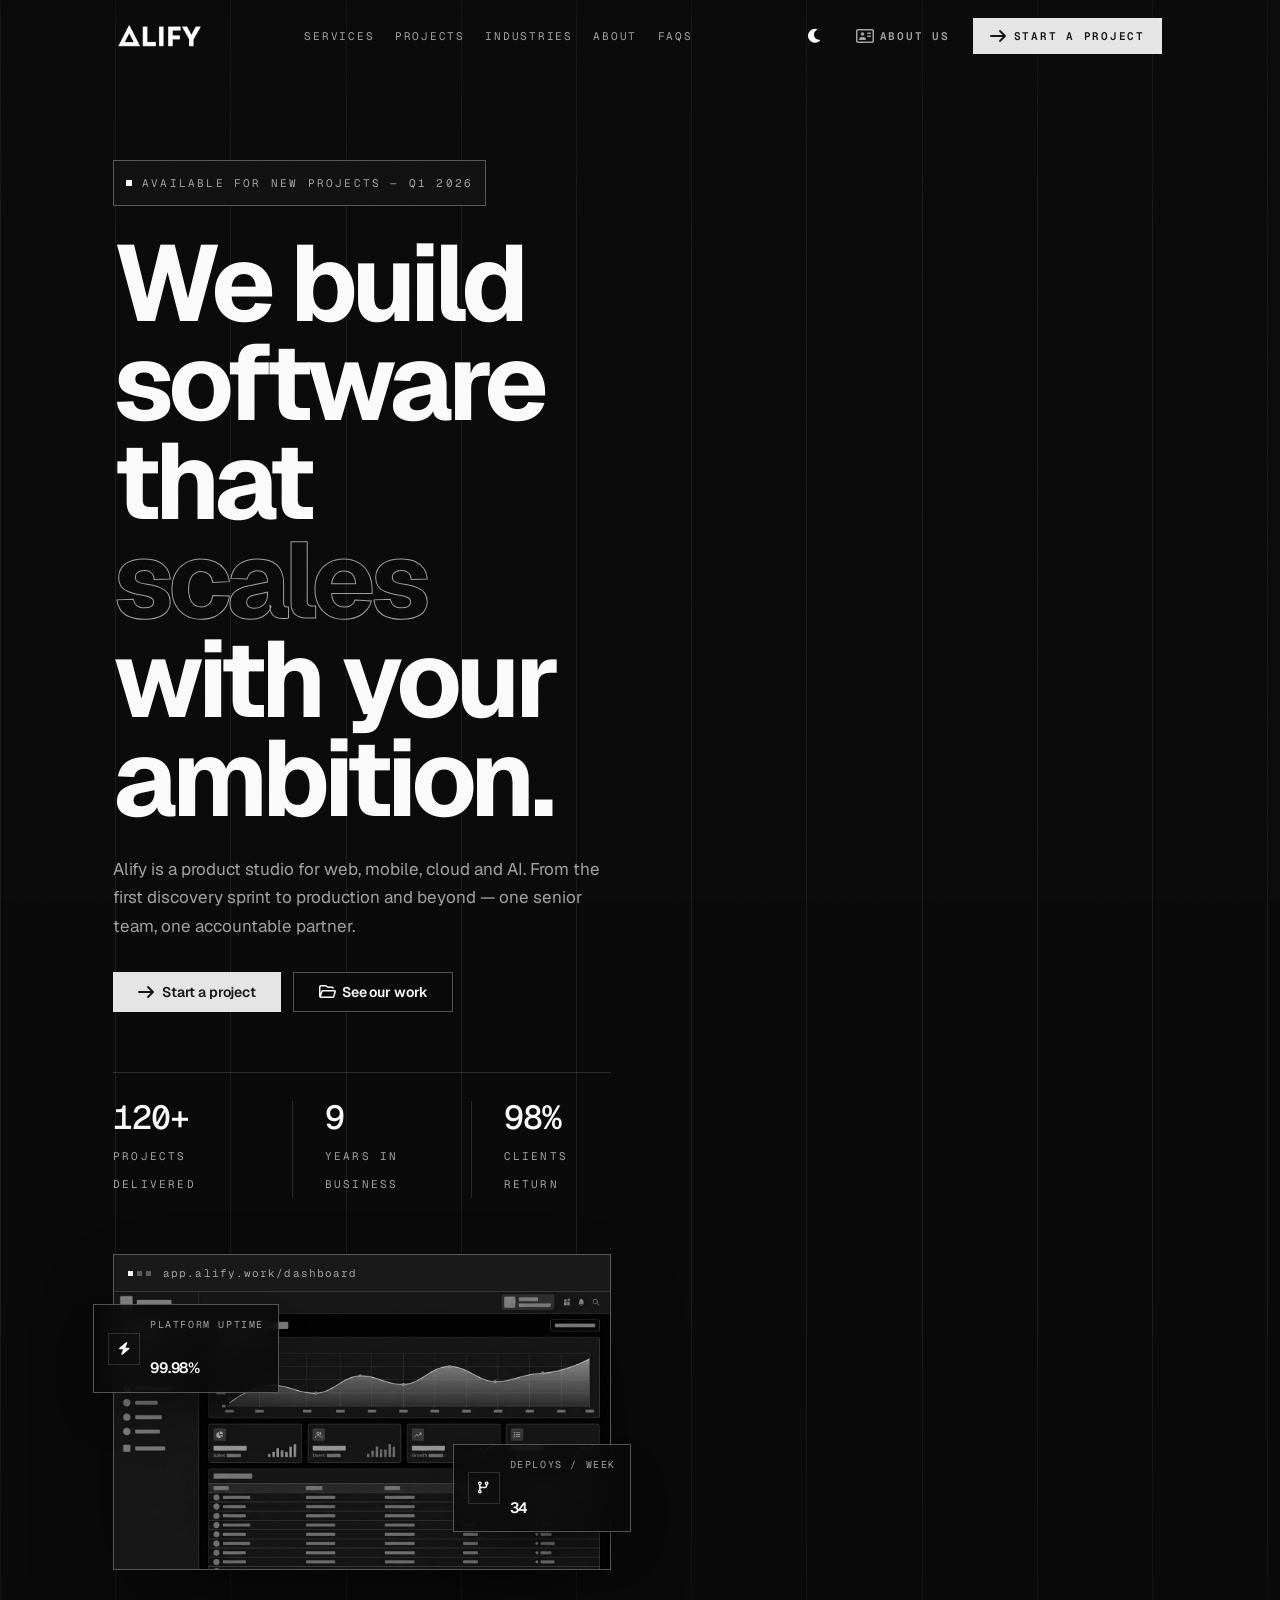
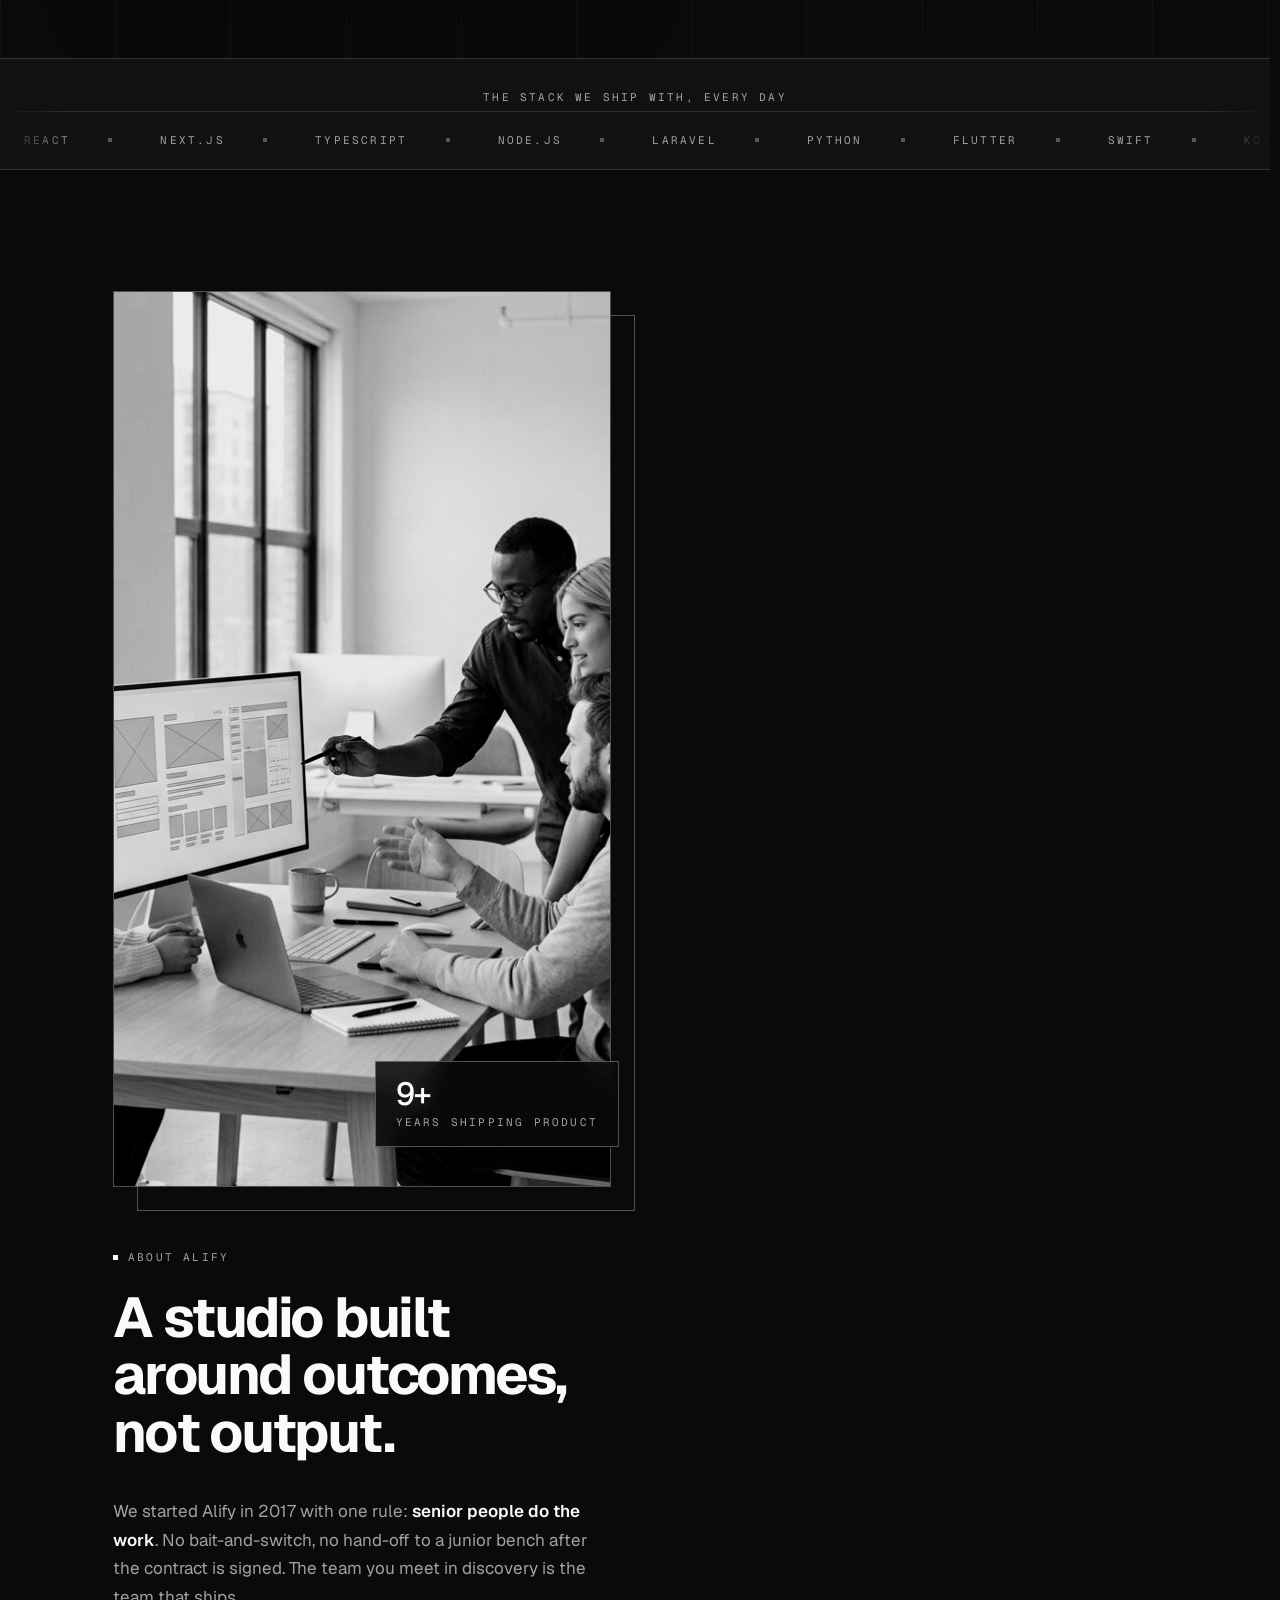
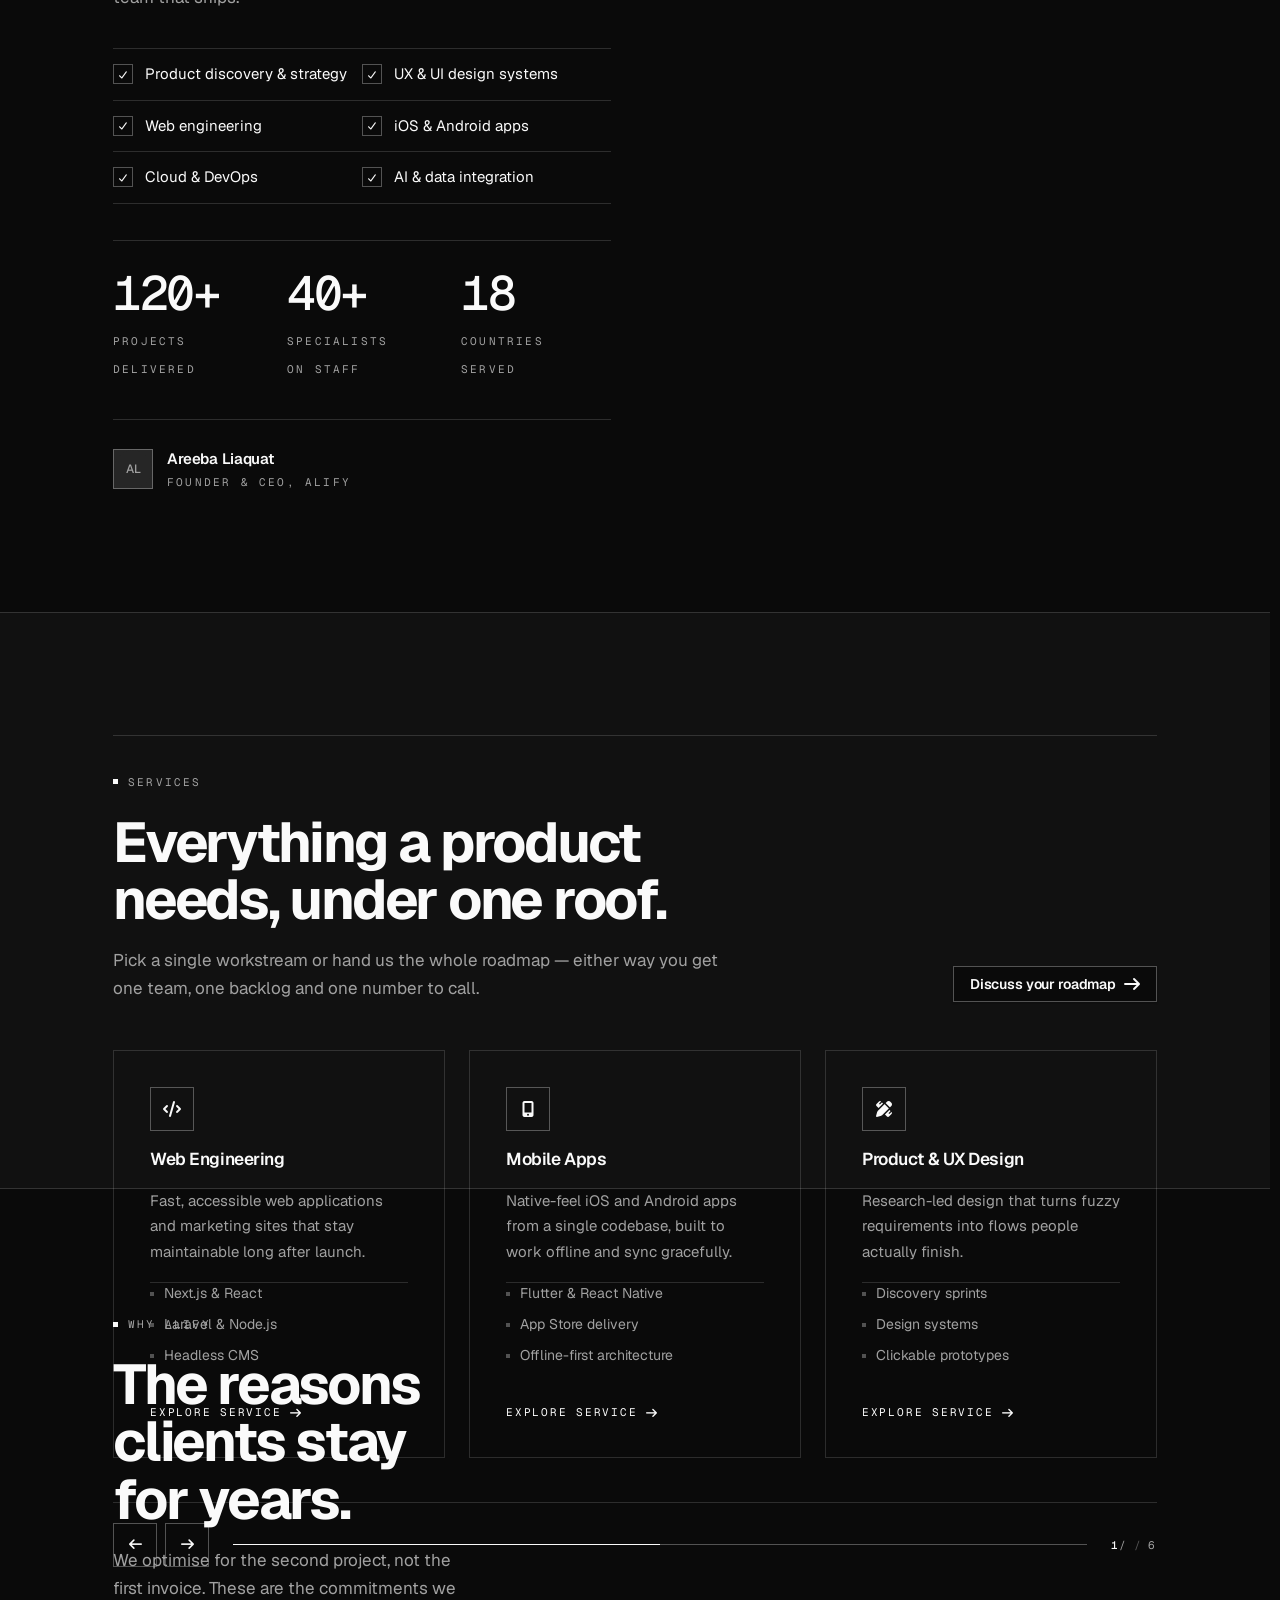
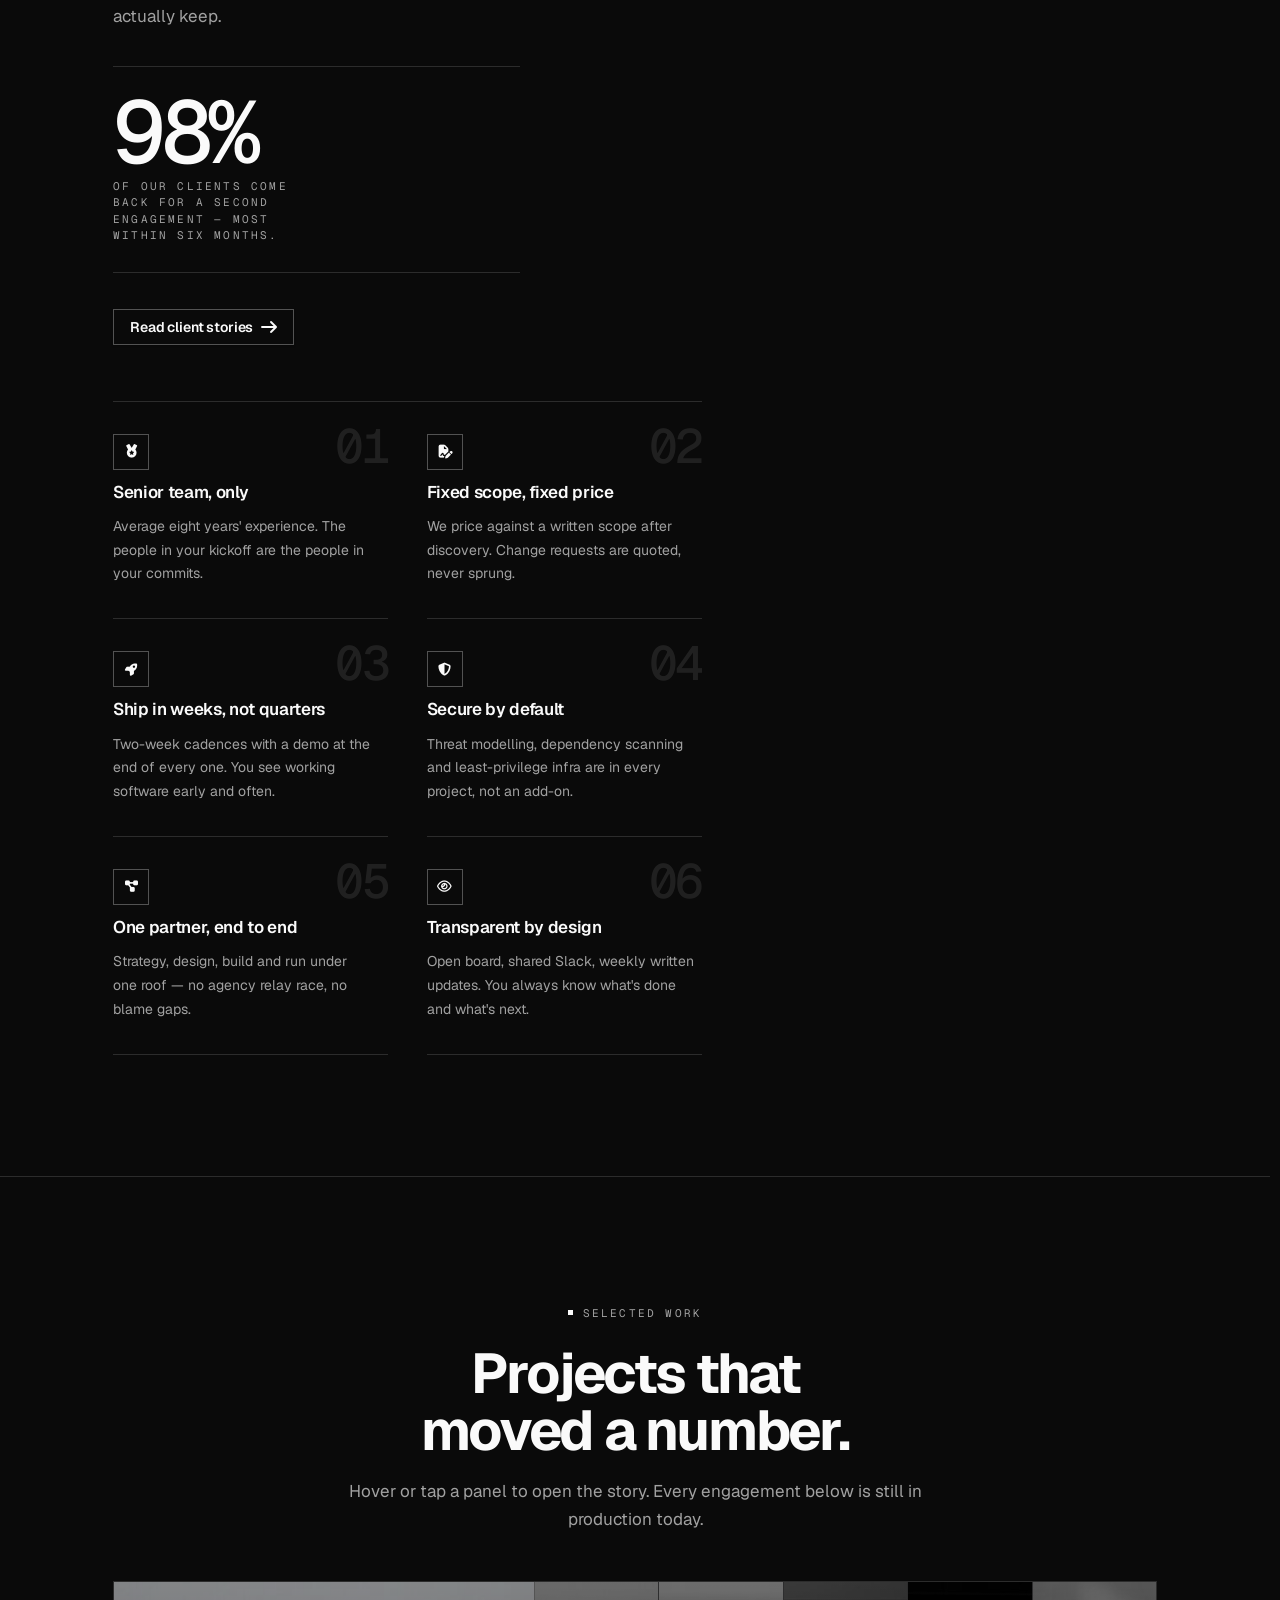
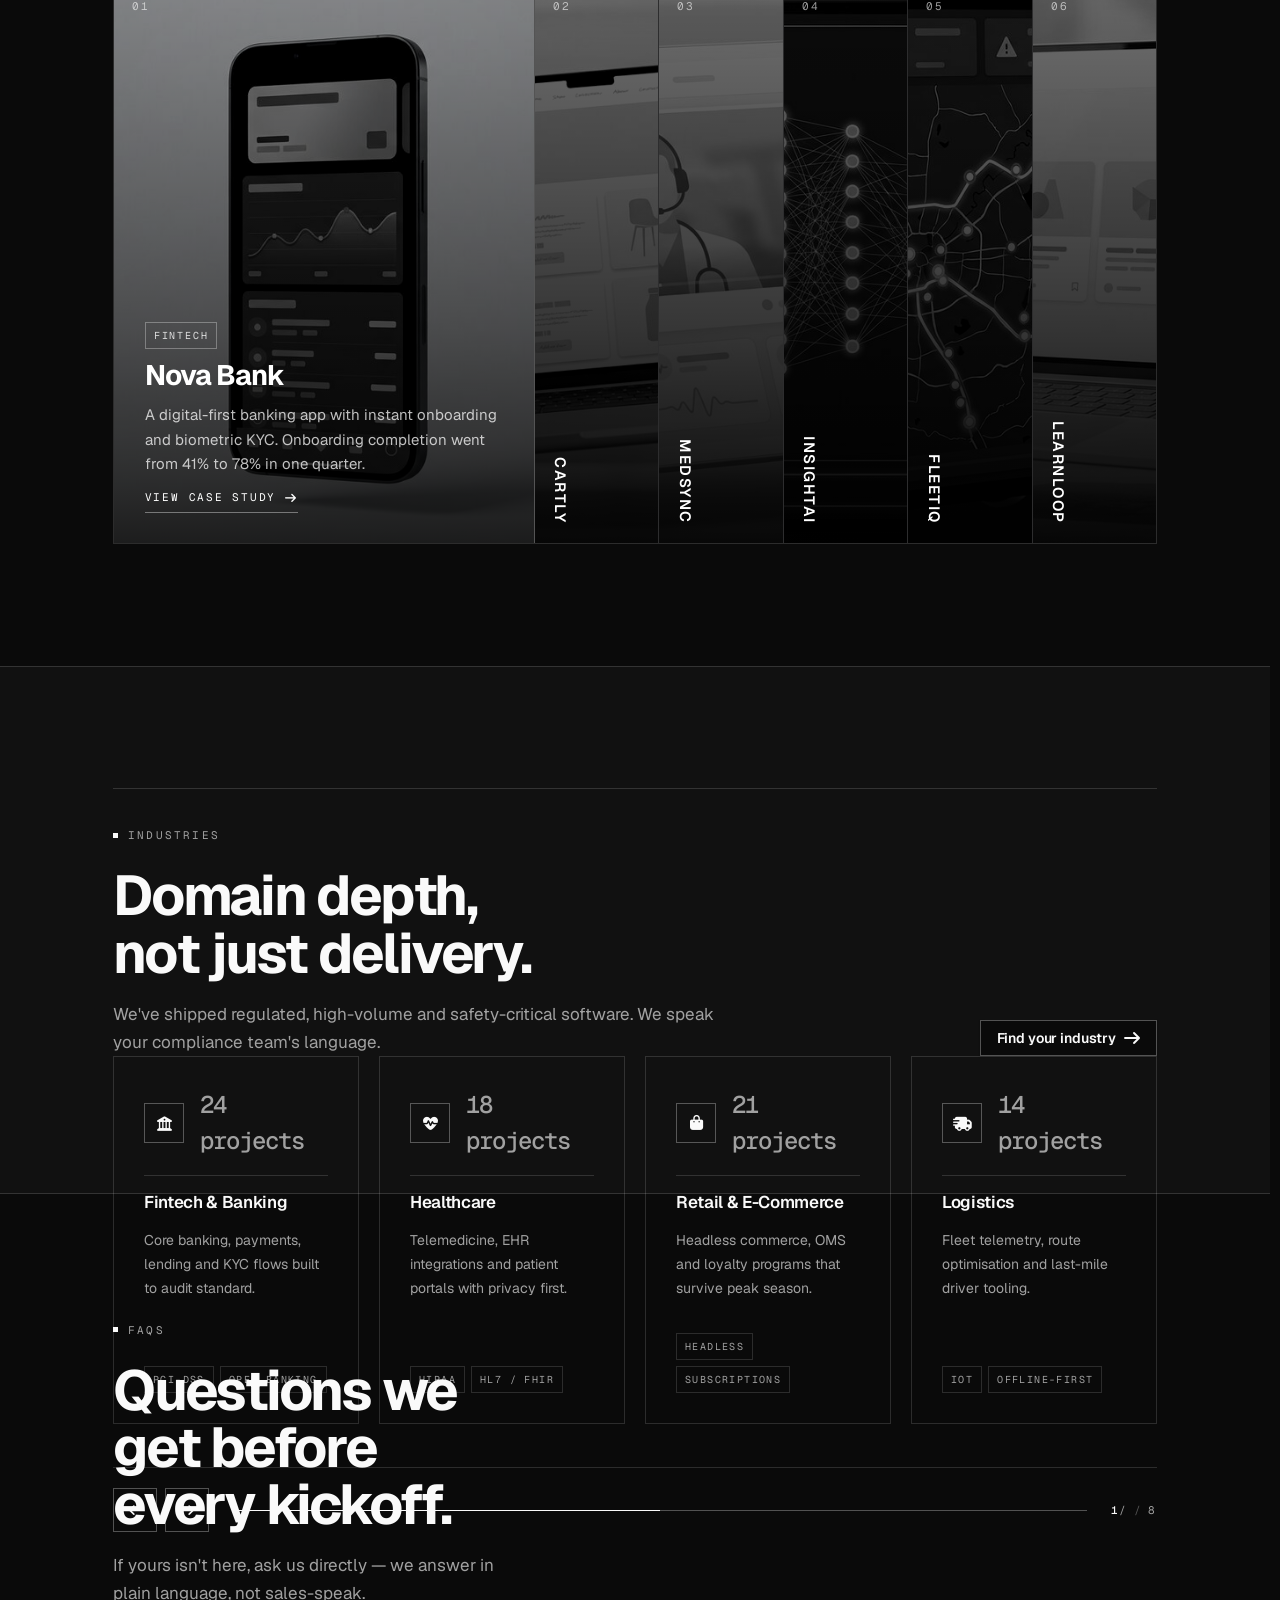
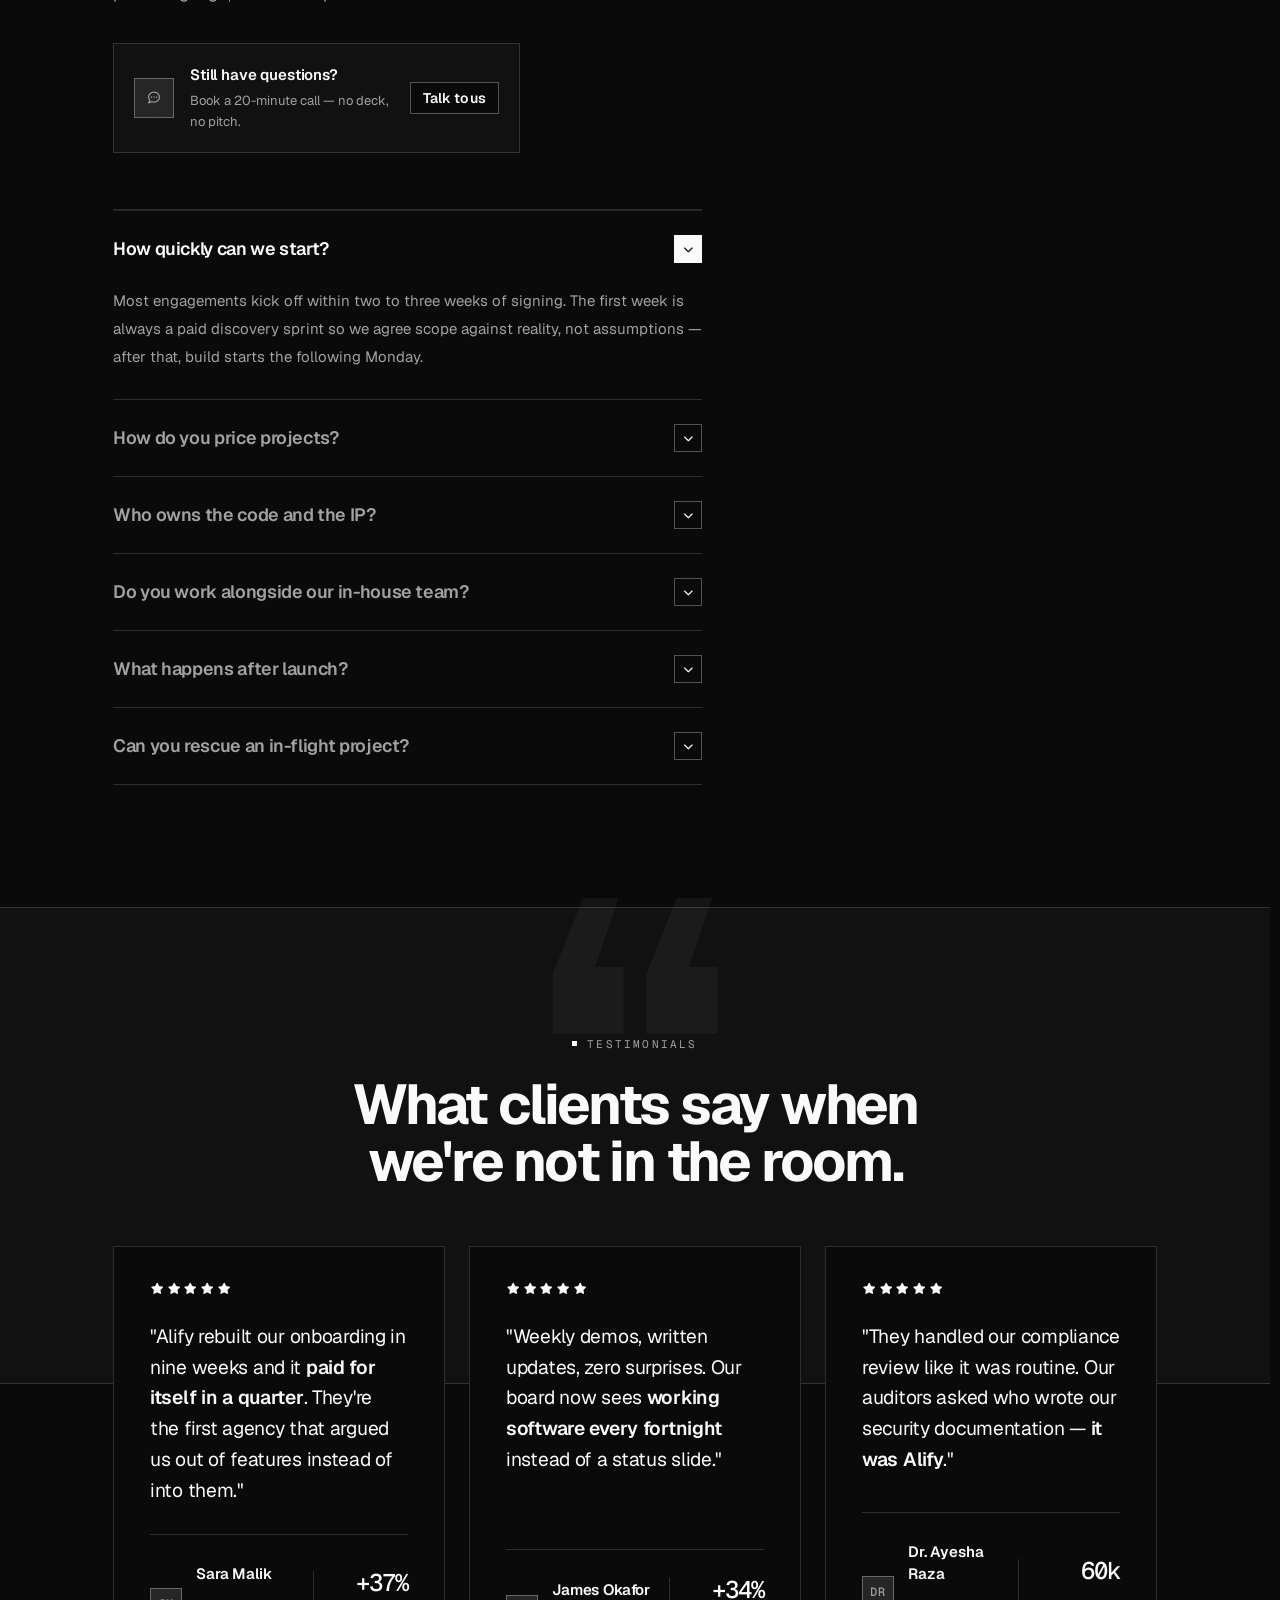
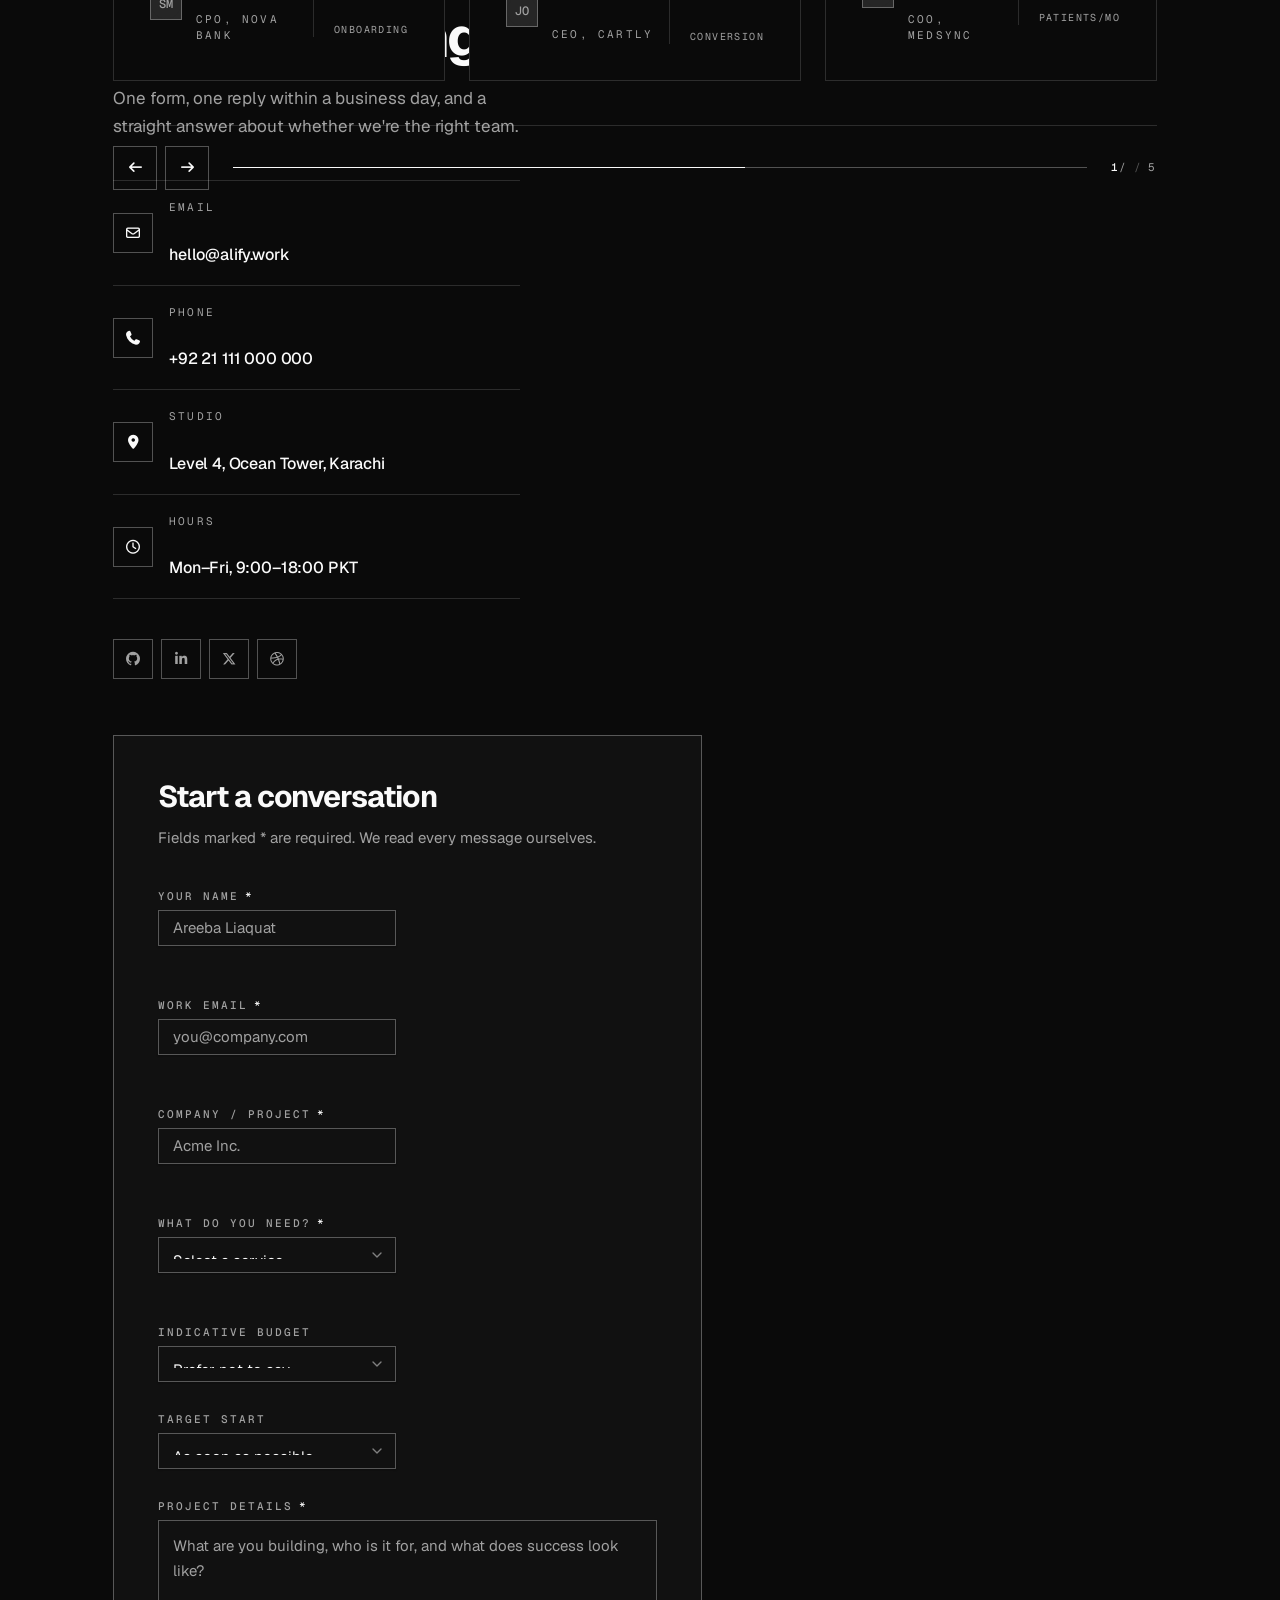
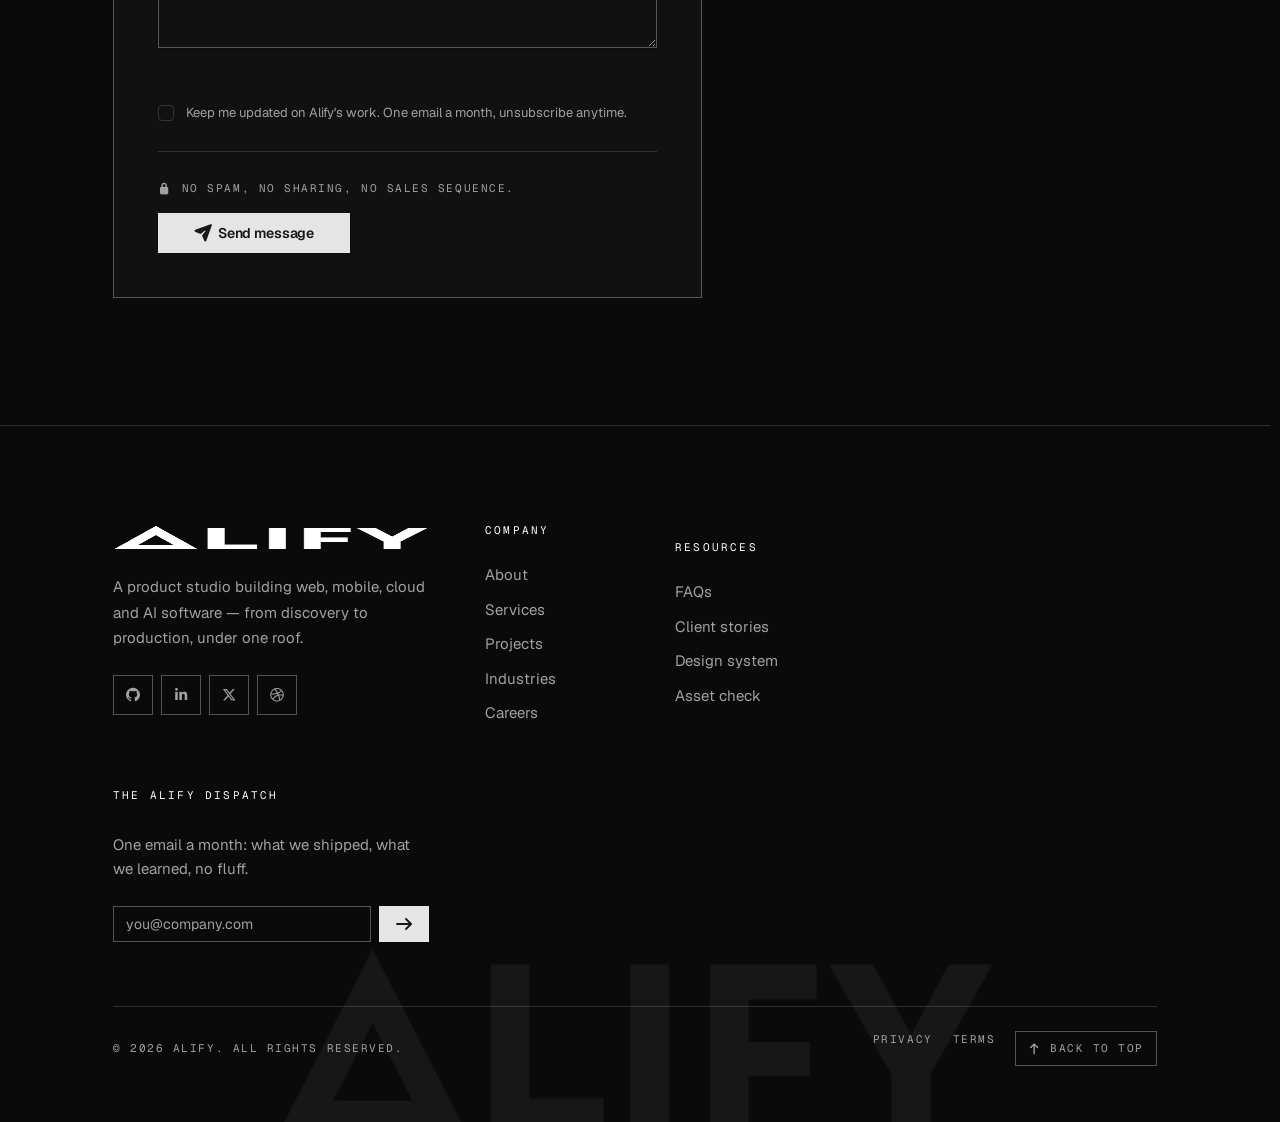
==== commit 4580b956: "Redesign the home page as a premium dark agency site The first pass read as a generic light SaaS tem" ====
--- a/index.html
+++ b/index.html
@@ -1,5 +1,5 @@
 <!doctype html>
-<html lang="en">
+<html lang="en" data-ui-theme-default="dark">
 <head>
   <meta charset="utf-8">
   <meta name="viewport" content="width=device-width, initial-scale=1">
--- a/css/global/base.css
+++ b/css/global/base.css
@@ -1,81 +1,246 @@
 /* ==========================================================================
-   base.css - GLOBAL site layer
+   base.css - GLOBAL foundation: site tokens, type scale, rhythm, texture
    --------------------------------------------------------------------------
-   Loads AFTER assets/ui/ui.css and css/global/grid.css. Holds site-level
-   tokens and rules that apply to every page: rhythm, scroll behaviour,
-   section bands, skip link. Component and section styles live in their own
-   files; this file must stay small and page-agnostic.
+   Loads right after assets/ui/ui.css and css/global/grid.css, so it retunes
+   the design system for this site without editing ui.css:
+
+     . sharp corners - the whole radius scale collapses to 0
+     . a much larger, tighter display type scale
+     . Geist Mono (--font-ui-mono) for eyebrows, counters and meta text
+     . hairline rules + layered panels instead of drop shadows
+     . invert-on-hover interactions (foreground fill, background text)
+     . a fixed film-grain overlay for depth
+
+   Colour still comes from the shadcn neutral tokens, so the light theme that
+   the header toggle offers keeps working. Dark is simply this site's default
+   (index.html declares data-ui-theme-default="dark").
    ========================================================================== */
 
 :root {
-  /* sticky header height - used for scroll-padding and hero offset */
-  --header-h: 4.25rem;
-  /* vertical rhythm between sections; breathes with the viewport */
-  --section-gap: clamp(4.5rem, 9vw, 8rem);
-
-  /* z-index scale, kept in one place so layers never fight */
-  --z-header: 40;
-  --z-drawer: 60;
-  --z-overlay: 70;
-  --z-toast: 100;
-}
-
+  /* ---- sharp edges: collapse the radius scale, keep --radius-full for dots -- */
+  --radius: 0px;
+  --radius-xs: 0px;
+  --radius-sm: 0px;
+  --radius-md: 0px;
+  --radius-lg: 0px;
+  --radius-xl: 0px;
+  --radius-2xl: 0px;
+
+  /* ---- hairlines and layered panels (plain fallback, then color-mix) ------- */
+  --hair: rgba(128, 128, 128, .24);
+  --hair: color-mix(in oklab, var(--foreground) 14%, transparent);
+  --hair-strong: rgba(128, 128, 128, .45);
+  --hair-strong: color-mix(in oklab, var(--foreground) 30%, transparent);
+  --panel: rgba(128, 128, 128, .045);
+  --panel: color-mix(in oklab, var(--foreground) 4%, var(--background));
+  --panel-2: rgba(128, 128, 128, .08);
+  --panel-2: color-mix(in oklab, var(--foreground) 8%, var(--background));
+  --on-invert: var(--background);      /* text on a foreground-filled surface */
+
+  /* ---- display type ------------------------------------------------------- */
+  --t-display: clamp(2.9rem, 8.4vw, 7rem);
+  --t-h2: clamp(1.95rem, 4.4vw, 3.5rem);
+  --t-h3: clamp(1.0625rem, 1.35vw, 1.3125rem);
+  --t-lead: clamp(1.0625rem, 1.2vw, 1.25rem);
+  --track-tight: -.04em;
+
+  /* ---- mono micro-labels -------------------------------------------------- */
+  --label-size: .6875rem;
+  --label-track: .2em;
+
+  /* ---- rhythm and layers -------------------------------------------------- */
+  --header-h: 4.5rem;
+  --section-gap: clamp(4.5rem, 9.5vw, 8.5rem);
+  --z-header: 60;
+  --z-drawer: 80;
+  --z-grain: 9999;
+}
+
+@media (max-width: 991.98px) {
+  :root {
+    --header-h: 3.75rem;
+    --section-gap: clamp(3.5rem, 12vw, 5.5rem);
+  }
+}
+
+/* --------------------------------------------------------------------------
+   Page surface
+   ----------------------------------------------------------------------- */
 html {
-  scroll-behavior: smooth;
-  /* anchors land below the sticky header instead of under it */
-  scroll-padding-top: calc(var(--header-h) + 1.25rem);
-}
-
-@media (prefers-reduced-motion: reduce) {
-  html { scroll-behavior: auto; }
+  scrollbar-width: thin;
+  scrollbar-color: var(--hair-strong) transparent;
 }
 
 body {
+  background-color: var(--background);
+  color: var(--foreground);
   -webkit-font-smoothing: antialiased;
   -moz-osx-font-smoothing: grayscale;
-  overflow-x: clip;              /* sliders/parallax must never cause h-scroll */
-}
-
-img { -webkit-user-drag: none; user-select: none; }
-
-/* ---- section rhythm ----
-   `.section` is defined in ui.css with a fixed padding; here we swap it for
-   the responsive site rhythm so every band stays consistent. */
-.section { padding-block: var(--section-gap); }
-.section--tight { padding-block: calc(var(--section-gap) * .55); }
+}
+
+::selection {
+  background: var(--foreground);
+  color: var(--on-invert);
+}
+
+::-webkit-scrollbar { width: 10px; height: 10px; }
+::-webkit-scrollbar-track { background: var(--background); }
+::-webkit-scrollbar-thumb {
+  background: var(--hair-strong);
+  border: 2px solid var(--background);
+}
+::-webkit-scrollbar-thumb:hover { background: var(--foreground); }
+
+/* Film grain: a fixed, click-through texture so flat black never looks flat. */
+body::after {
+  content: "";
+  position: fixed;
+  inset: 0;
+  z-index: var(--z-grain);
+  pointer-events: none;
+  opacity: .04;
+  mix-blend-mode: overlay;
+  background-size: 180px 180px;
+  background-image: url("data:image/svg+xml,%3Csvg xmlns='http://www.w3.org/2000/svg' width='180' height='180'%3E%3Cfilter id='n'%3E%3CfeTurbulence type='fractalNoise' baseFrequency='0.85' numOctaves='3' stitchTiles='stitch'/%3E%3C/filter%3E%3Crect width='180' height='180' filter='url(%23n)'/%3E%3C/svg%3E");
+}
+
+:root[data-theme="light"] body::after {
+  opacity: .05;
+  mix-blend-mode: multiply;
+}
+
+/* --------------------------------------------------------------------------
+   Type
+   ----------------------------------------------------------------------- */
+h1, h2, h3, h4 {
+  margin: 0;
+  font-weight: 700;
+  line-height: 1.04;
+  letter-spacing: var(--track-tight);
+  text-wrap: balance;
+}
+
+p { margin: 0; text-wrap: pretty; }
+
+/* Reusable mono micro-label (eyebrows, meta, counters) */
+.u-label {
+  font-family: var(--font-ui-mono);
+  font-size: var(--label-size);
+  text-transform: uppercase;
+  letter-spacing: var(--label-track);
+  color: var(--muted-foreground);
+}
+
+/* --------------------------------------------------------------------------
+   Focus, container, sections
+   ----------------------------------------------------------------------- */
+:focus-visible {
+  outline: 2px solid var(--foreground);
+  outline-offset: 2px;
+  border-radius: 0;
+}
+
+/* Generous edge padding reads more premium than Bootstrap's fixed 12px gutter */
+.container { padding-inline: clamp(1.125rem, 4vw, 3rem); }
+
+@media (min-width: 1400px) {
+  .container { max-width: 1400px; }
+}
+
+.section {
+  position: relative;
+  padding-block: var(--section-gap);
+}
+
+.section--tint {
+  background-color: var(--panel);
+  border-block: 1px solid var(--hair);
+}
+
+.section--border { border-top: 1px solid var(--hair); }
+.section--tight { padding-block: calc(var(--section-gap) * .6); }
+.section--edge { padding-inline: 0; }
 .section--flush-top { padding-top: 0; }
 .section--flush-bottom { padding-bottom: 0; }
 
-/* alternating tinted band, e.g. services / testimonials */
-.section--tint { background-color: var(--muted); }
-.section--border { border-top: 1px solid var(--border); }
-
-/* full-bleed band that still keeps content in the grid */
-.section--edge { padding-inline: 0; }
-
-/* ---- skip link (a11y) ---- */
+/* --------------------------------------------------------------------------
+   Controls: sharp, hairline, invert on hover
+   ----------------------------------------------------------------------- */
+.btn {
+  border-radius: 0;
+  font-weight: 600;
+  letter-spacing: -.01em;
+}
+
+.btn > i { transition: transform .3s cubic-bezier(.2, .7, .2, 1); }
+.btn:hover > .fa-arrow-right,
+.btn:hover > .fa-paper-plane { transform: translate(4px, -2px); }
+.btn:hover > .fa-arrow-left { transform: translateX(-4px); }
+.btn:hover > .fa-arrow-up { transform: translateY(-3px); }
+
+.btn-outline {
+  border-color: var(--hair-strong);
+  color: var(--foreground);
+}
+
+.btn-outline:hover {
+  background-color: var(--foreground);
+  border-color: var(--foreground);
+  color: var(--on-invert);
+}
+
+.btn-lg { padding-block: .95rem; }
+
+.input, .select, .textarea {
+  border-radius: 0;
+  border-color: var(--hair-strong);
+  background-color: transparent;
+  transition: border-color .2s ease, background-color .2s ease;
+}
+
+.input:focus, .select:focus, .textarea:focus {
+  border-color: var(--foreground);
+  box-shadow: none;
+}
+
+/* Square avatars: editorial rather than app-like. Dots keep --radius-full. */
+.avatar { border-radius: 0; }
+
+/* --------------------------------------------------------------------------
+   Skip link + reveal hook
+   ----------------------------------------------------------------------- */
 .skip-link {
   position: fixed;
-  top: -4rem; left: 1rem;
-  z-index: 200;
-  padding: .5rem 1rem;
-  border-radius: var(--radius-md);
-  background-color: var(--primary);
-  color: var(--primary-foreground);
-  font-size: .875rem;
-  font-weight: 500;
-  transition: top .15s ease;
-}
-.skip-link:focus-visible { top: 1rem; }
-
-/* ---- generic reveal hook ----
-   GSAP animates [data-reveal] elements; without JS they stay fully visible,
-   so this rule only reserves the starting transform when a `.js` class is on
-   <html> (added by home.js) - no-JS users never see hidden content. */
+  top: 0;
+  left: 0;
+  z-index: calc(var(--z-grain) - 1);
+  transform: translateY(-110%);
+  padding: .875rem 1.25rem;
+  background-color: var(--foreground);
+  color: var(--on-invert);
+  font-family: var(--font-ui-mono);
+  font-size: var(--label-size);
+  text-transform: uppercase;
+  letter-spacing: var(--label-track);
+  text-decoration: none;
+  transition: transform .2s ease;
+}
+
+.skip-link:focus-visible {
+  transform: none;
+  outline-offset: -4px;
+}
+
+/* home.js reveals these; hiding is gated behind .js so a script failure can
+   never leave the page blank. */
 .js [data-reveal] { opacity: 0; }
 
-/* ---- misc ---- */
-::selection { background-color: color-mix(in oklab, var(--foreground) 85%, transparent); color: var(--background); }
-
-/* keep long unbroken strings (emails, urls) inside their columns */
-.break-any { overflow-wrap: anywhere; }
+@media (prefers-reduced-motion: reduce) {
+  .js [data-reveal] { opacity: 1; }
+  *, *::before, *::after {
+    animation-duration: .01ms !important;
+    animation-iteration-count: 1 !important;
+    transition-duration: .01ms !important;
+    scroll-behavior: auto !important;
+  }
+}
--- a/css/components/drawer.css
+++ b/css/components/drawer.css
@@ -1,10 +1,19 @@
 /* ==========================================================================
-   drawer.css - REUSABLE off-canvas panel, slides in from the left
+   drawer.css - REUSABLE off-canvas drawer (slides in from the LEFT)
    --------------------------------------------------------------------------
-   Used by the mobile navigation and the "About" panel in the header.
-   Pure transform + visibility so it animates both ways with no JS timing:
-   visibility:hidden takes it out of the tab order while closed, and the
-   delayed visibility transition lets the slide-out finish before it hides.
+   Markup:
+     <div class="drawer" id="nav-drawer" data-drawer aria-hidden="true">
+       <div class="drawer__backdrop" data-drawer-close></div>
+       <aside class="drawer__panel" role="dialog" aria-modal="true" aria-label="Menu">
+         <div class="drawer__head">...</div>
+         <div class="drawer__body">...</div>
+         <div class="drawer__foot">...</div>
+       </aside>
+     </div>
+
+   js/components/drawer.js toggles the data-open attribute (and aria-hidden),
+   so the visibility rules below key off both. Nav links are set big and tight
+   with a hairline between them - the drawer is a statement, not a list.
    ========================================================================== */
 
 .drawer {
@@ -13,110 +22,179 @@
   z-index: var(--z-drawer);
   visibility: hidden;
   pointer-events: none;
-  transition: visibility 0s linear .4s;   /* wait for slide-out, then hide */
-}
-.drawer[data-open] {
+}
+
+.drawer[data-open],
+.drawer[aria-hidden="false"] {
   visibility: visible;
   pointer-events: auto;
-  transition-delay: 0s;                   /* show immediately on open */
-}
-
+}
+
+/* ---- backdrop ----------------------------------------------------------- */
 .drawer__backdrop {
   position: absolute;
   inset: 0;
-  background-color: oklch(0 0 0 / 55%);
-  backdrop-filter: blur(2px);
-  -webkit-backdrop-filter: blur(2px);
+  background-color: rgba(0, 0, 0, .62);
   opacity: 0;
-  transition: opacity .35s ease;
-}
-.drawer[data-open] .drawer__backdrop { opacity: 1; }
-
+  transition: opacity .4s ease;
+  cursor: pointer;
+}
+
+:root[data-theme="light"] .drawer__backdrop { background-color: rgba(0, 0, 0, .45); }
+
+.drawer[data-open] .drawer__backdrop,
+.drawer[aria-hidden="false"] .drawer__backdrop { opacity: 1; }
+
+/* ---- panel -------------------------------------------------------------- */
 .drawer__panel {
   position: absolute;
-  top: 0; bottom: 0; left: 0;
+  top: 0;
+  bottom: 0;
+  left: 0;
   display: flex;
   flex-direction: column;
-  width: min(22rem, 88vw);
+  width: min(25rem, 88vw);
+  max-width: 88vw;
   background-color: var(--background);
-  color: var(--foreground);
-  border-right: 1px solid var(--border);
-  box-shadow: var(--shadow-xl);
-  transform: translateX(-102%);
-  transition: transform .4s cubic-bezier(.16, 1, .3, 1);
-  overflow-y: auto;
-  overscroll-behavior: contain;
-}
-.drawer[data-open] .drawer__panel { transform: translateX(0); }
-
-/* right-side variant, kept for future use (e.g. a cart or filters) */
+  border-right: 1px solid var(--hair);
+  transform: translateX(-101%);
+  transition: transform .48s cubic-bezier(.22, .8, .2, 1);
+  box-shadow: 0 0 6rem rgba(0, 0, 0, .5);
+}
+
+.drawer[data-open] .drawer__panel,
+.drawer[aria-hidden="false"] .drawer__panel { transform: none; }
+
+/* mirrored variant, kept for reuse on other pages */
 .drawer--right .drawer__panel {
-  left: auto; right: 0;
+  left: auto;
+  right: 0;
   border-right: 0;
-  border-left: 1px solid var(--border);
-  transform: translateX(102%);
-}
-.drawer--right[data-open] .drawer__panel { transform: translateX(0); }
-
-/* ---- inner structure ---- */
+  border-left: 1px solid var(--hair);
+  transform: translateX(101%);
+}
+
+/* ---- head / body / foot ------------------------------------------------- */
 .drawer__head {
   display: flex;
   align-items: center;
   justify-content: space-between;
   gap: 1rem;
-  padding: 1rem 1.25rem;
-  border-bottom: 1px solid var(--border);
-  flex-shrink: 0;
-}
-.drawer__body { padding: 1.25rem; display: flex; flex-direction: column; gap: 1.5rem; flex: 1; }
+  flex: none;
+  min-height: var(--header-h);
+  padding: 1rem clamp(1.25rem, 4vw, 1.75rem);
+  border-bottom: 1px solid var(--hair);
+}
+
+.drawer__body {
+  flex: 1 1 auto;
+  min-height: 0;
+  overflow-y: auto;
+  display: flex;
+  flex-direction: column;
+  gap: clamp(1.5rem, 4vw, 2.25rem);
+  padding: clamp(1.5rem, 4vw, 2rem) clamp(1.25rem, 4vw, 1.75rem);
+  overscroll-behavior: contain;
+}
+
 .drawer__foot {
-  padding: 1.25rem;
-  border-top: 1px solid var(--border);
-  flex-shrink: 0;
-}
-
-/* nav list inside a drawer */
-.drawer-nav { display: flex; flex-direction: column; gap: .25rem; }
+  flex: none;
+  padding: 1.25rem clamp(1.25rem, 4vw, 1.75rem);
+  border-top: 1px solid var(--hair);
+  font-family: var(--font-ui-mono);
+  font-size: var(--label-size);
+  text-transform: uppercase;
+  letter-spacing: .14em;
+  color: var(--muted-foreground);
+}
+
+/* ---- drawer nav: big, tight, hairline-separated ------------------------- */
+.drawer-nav {
+  display: flex;
+  flex-direction: column;
+  margin: 0;
+  padding: 0;
+}
+
 .drawer-nav__label {
+  margin: 0 0 .75rem;
+  padding: 0 .5rem;
   font-family: var(--font-ui-mono);
-  font-size: .6875rem;
-  letter-spacing: .14em;
+  font-size: var(--label-size);
   text-transform: uppercase;
+  letter-spacing: var(--label-track);
   color: var(--muted-foreground);
-  padding: 0 .5rem .375rem;
-}
+}
+
+.drawer-nav__label:not(:first-child) { margin-top: 1.75rem; }
+
 .drawer-nav__link {
   display: flex;
   align-items: center;
-  gap: .75rem;
-  padding: .625rem .5rem;
-  border-radius: var(--radius-md);
-  font-size: .9375rem;
-  font-weight: 500;
+  gap: .875rem;
+  padding: .75rem .5rem;
+  border-bottom: 1px solid var(--hair);
+  font-size: clamp(1.375rem, 4.4vw, 1.875rem);
+  font-weight: 600;
+  line-height: 1.15;
+  letter-spacing: -.03em;
   color: var(--foreground);
-  transition: background-color .15s ease;
-}
-.drawer-nav__link > i { width: 1.125rem; text-align: center; color: var(--muted-foreground); }
-.drawer-nav__link:hover { background-color: var(--accent); }
-.drawer-nav__link[aria-current="page"] { background-color: var(--accent); font-weight: 600; }
+  text-decoration: none;
+  transition: color .2s ease, padding-left .3s cubic-bezier(.2, .7, .2, 1),
+              background-color .2s ease;
+}
+
+.drawer-nav__link:first-of-type { border-top: 1px solid var(--hair); }
+
+.drawer-nav__link > i {
+  flex: none;
+  width: 1.25rem;
+  font-size: .875rem;
+  text-align: center;
+  color: var(--muted-foreground);
+  transition: color .2s ease, transform .3s cubic-bezier(.2, .7, .2, 1);
+}
+
+.drawer-nav__link:hover,
+.drawer-nav__link:focus-visible {
+  padding-left: 1rem;
+  color: var(--foreground);
+}
+
+.drawer-nav__link:hover > i { color: var(--foreground); transform: translateX(2px); }
+
+.drawer-nav__link[aria-current="page"] {
+  background-color: var(--panel);
+  font-weight: 700;
+}
+
 .drawer-nav__link[aria-current="page"] > i { color: var(--foreground); }
-
-@media (prefers-reduced-motion: reduce) {
-  .drawer, .drawer__panel, .drawer__backdrop { transition-duration: .01ms !important; }
-}
 
 /* a drawer-nav row can also be a <button> (e.g. opening a stacked drawer) */
 button.drawer-nav__link {
   width: 100%;
   background: none;
-  border: 0;
-  font: inherit;
-  color: inherit;
+  border-top: 0;
+  border-right: 0;
+  border-left: 0;
+  font-family: inherit;
   text-align: left;
   cursor: pointer;
 }
+
 .drawer-nav__link-arrow {
   margin-left: auto;
   font-size: .75rem;
-  opacity: .5;
-}
+  opacity: .45;
+  transition: transform .3s cubic-bezier(.2, .7, .2, 1), opacity .2s ease;
+}
+
+.drawer-nav__link:hover .drawer-nav__link-arrow { transform: translateX(4px); opacity: 1; }
+
+/* ---- drawer utilities --------------------------------------------------- */
+.drawer .btn-block { width: 100%; justify-content: center; }
+
+@media (prefers-reduced-motion: reduce) {
+  .drawer, .drawer__panel, .drawer__backdrop { transition-duration: .01ms !important; }
+  .drawer-nav__link, .drawer-nav__link > i { transition-duration: .01ms !important; }
+}
--- a/css/components/slider.css
+++ b/css/components/slider.css
@@ -1,44 +1,62 @@
 /* ==========================================================================
-   slider.css - REUSABLE horizontal slider / carousel
+   slider.css - REUSABLE carousel (services, industries, testimonials)
    --------------------------------------------------------------------------
-   Sizing is CSS-driven: JS writes --slider-per (slides per view) and
-   --slider-gap, and each slide's width is a calc() off those, so the layout
-   stays correct on resize without JS re-measuring widths. JS only moves the
-   track with a translate and manages state, autoplay and drag.
+   Markup:
+     <div class="slider" data-slider='{"perView":{"base":1.1,"md":2,"lg":3},
+                                      "gap":24,"loop":true,"autoplay":6000}'>
+       <div class="slider__viewport">
+         <ul class="slider__track"><li class="slider__slide">...</li></ul>
+       </div>
+       <div class="slider__foot">
+         <div class="slider__nav">
+           <button class="slider__btn" data-slider-prev>...</button>
+           <button class="slider__btn" data-slider-next>...</button>
+         </div>
+         <div class="slider__meter"><span class="slider__meter-fill"></span></div>
+         <span class="slider__count"><b data-slider-current>1</b><span data-slider-total>6</span></span>
+       </div>
+     </div>
+
+   js/components/slider.js writes --slider-per and --slider-gap onto .slider
+   and drives .slider__track's transform, so the slide-width formula below is
+   a hard contract with the JS - don't restate it differently. It also sets the
+   meter fill's width and translateX inline.
    ========================================================================== */
 
 .slider {
+  position: relative;
   --slider-per: 1;
-  --slider-gap: 1.5rem;
-  position: relative;
-  display: flex;
-  flex-direction: column;
-  gap: 1.5rem;
+  --slider-gap: 24px;
 }
 
+/* ---- viewport + track --------------------------------------------------- */
 .slider__viewport {
   overflow: hidden;
-  /* let focus rings / shadows of edge slides breathe instead of clipping */
+  /* let focus outlines on edge slides breathe instead of clipping them */
   padding-block: .25rem;
   margin-block: -.25rem;
-  outline: none;
   cursor: grab;
 }
+
 .slider__viewport.is-dragging { cursor: grabbing; }
+
+.slider__viewport.is-dragging * { user-select: none; }
+
 .slider__viewport:focus-visible {
-  box-shadow: 0 0 0 3px color-mix(in oklab, var(--ring) 50%, transparent);
-  border-radius: var(--radius-lg);
+  outline: 2px solid var(--foreground);
+  outline-offset: 6px;
 }
 
 .slider__track {
   display: flex;
   gap: var(--slider-gap);
-  list-style: none;
   margin: 0;
   padding: 0;
+  list-style: none;
+  transition: transform .65s cubic-bezier(.22, .8, .2, 1);
   will-change: transform;
-  transition: transform .55s cubic-bezier(.22, 1, .36, 1);
 }
+
 .slider__track.is-instant { transition: none; }   /* used during resize / drag */
 
 .slider__slide {
@@ -46,58 +64,88 @@
   width: calc((100% - (var(--slider-per) - 1) * var(--slider-gap)) / var(--slider-per));
   min-width: 0;
 }
-/* equal-height slides so cards line up */
+
 .slider__slide > * { height: 100%; }
 
-/* ---- footer: arrows, progress meter, counter ---- */
+/* ---- foot: square arrow buttons, hairline meter, mono counter ----------- */
 .slider__foot {
   display: flex;
   align-items: center;
-  gap: 1.25rem;
+  gap: clamp(.75rem, 2vw, 1.5rem);
+  margin-top: clamp(1.75rem, 3.5vw, 2.75rem);
+  padding-top: 1.25rem;
+  border-top: 1px solid var(--hair);
 }
-.slider__nav { display: flex; gap: .5rem; }
+
+.slider__nav { display: flex; flex: none; gap: .5rem; }
 
 .slider__btn {
-  display: inline-flex;
-  align-items: center;
-  justify-content: center;
-  width: 2.5rem; height: 2.5rem;
-  border: 1px solid var(--border);
-  border-radius: var(--radius-full);
-  background-color: var(--background);
+  display: grid;
+  place-items: center;
+  width: 2.75rem;
+  height: 2.75rem;
+  border: 1px solid var(--hair-strong);
+  background-color: transparent;
   color: var(--foreground);
   cursor: pointer;
-  transition: background-color .15s ease, color .15s ease, border-color .15s ease, opacity .15s ease;
+  transition: background-color .25s ease, color .25s ease,
+              border-color .25s ease, opacity .25s ease;
 }
-.slider__btn:hover:not(:disabled) { background-color: var(--foreground); color: var(--background); border-color: var(--foreground); }
-.slider__btn:disabled { opacity: .35; cursor: not-allowed; }
 
-/* thin progress meter showing position in the deck */
+.slider__btn > i { font-size: .8125rem; transition: transform .25s cubic-bezier(.2, .7, .2, 1); }
+
+.slider__btn:hover:not(:disabled) {
+  background-color: var(--foreground);
+  border-color: var(--foreground);
+  color: var(--on-invert);
+}
+
+.slider__btn[data-slider-prev]:hover:not(:disabled) > i { transform: translateX(-3px); }
+.slider__btn[data-slider-next]:hover:not(:disabled) > i { transform: translateX(3px); }
+
+.slider__btn:disabled { opacity: .25; cursor: not-allowed; }
+
+/* The fill's width and translateX are set inline by the JS. */
 .slider__meter {
   position: relative;
-  flex: 1;
-  height: 2px;
-  border-radius: var(--radius-full);
-  background-color: var(--border);
+  flex: 1 1 auto;
+  height: 1px;
+  min-width: 2rem;
   overflow: hidden;
+  background-color: var(--hair-strong);
 }
+
 .slider__meter-fill {
   position: absolute;
-  inset: 0 auto 0 0;
-  width: 20%;
+  inset-block: 0;
+  left: 0;
+  width: 100%;
   background-color: var(--foreground);
-  border-radius: var(--radius-full);
-  transition: width .55s cubic-bezier(.22, 1, .36, 1), transform .55s cubic-bezier(.22, 1, .36, 1);
+  transition: transform .65s cubic-bezier(.22, .8, .2, 1), width .3s ease;
 }
 
 .slider__count {
+  flex: none;
   font-family: var(--font-ui-mono);
-  font-size: .75rem;
+  font-size: var(--label-size);
+  letter-spacing: .14em;
   color: var(--muted-foreground);
-  white-space: nowrap;
   font-variant-numeric: tabular-nums;
 }
-.slider__count b { color: var(--foreground); font-weight: 500; }
+
+.slider__count > b { font-weight: 500; color: var(--foreground); }
+
+.slider__count > b + span::before {
+  content: "/";
+  margin-inline: .375rem;
+  opacity: .5;
+}
+
+@media (max-width: 575.98px) {
+  .slider__btn { width: 2.5rem; height: 2.5rem; }
+  .slider__meter { display: none; }
+  .slider__foot { justify-content: space-between; }
+}
 
 @media (prefers-reduced-motion: reduce) {
   .slider__track, .slider__meter-fill { transition-duration: .01ms !important; }
--- a/css/components/ticker.css
+++ b/css/components/ticker.css
@@ -1,20 +1,28 @@
 /* ==========================================================================
-   ticker.css - REUSABLE infinite marquee (technology strip, logos, etc.)
+   ticker.css - REUSABLE infinite marquee (the technology band)
    --------------------------------------------------------------------------
-   The track holds one .ticker__group; ticker.js clones it until the track is
-   at least 2x the viewport, then a pure CSS keyframe slides it -50% forever.
-   Because the track is exactly N identical groups, -50% lands on a seamless
-   seam. Speed comes from data-ticker speed (px per second), set as an
-   animation-duration by JS - so it stays constant regardless of content size.
+   Markup:
+     <div class="ticker" data-ticker='{"speed":80}'>
+       <div class="ticker__track">
+         <div class="ticker__group">
+           <span class="ticker__item">React</span>
+           ...
+         </div>
+       </div>
+     </div>
+
+   js/components/ticker.js duplicates .ticker__group until the track covers
+   twice the viewport - always an EVEN number of groups - and writes
+   --ticker-duration so the px/sec speed is constant at any content width.
+   The CSS loop therefore translates exactly -50% and lands on a seam.
    ========================================================================== */
 
 .ticker {
   position: relative;
-  width: 100%;
   overflow: hidden;
-  /* fade the two ends so items dissolve instead of hard-clipping */
-  -webkit-mask-image: linear-gradient(to right, transparent, #000 8%, #000 92%, transparent);
-  mask-image: linear-gradient(to right, transparent, #000 8%, #000 92%, transparent);
+  /* fade the band out at both edges instead of hard-clipping the text */
+  -webkit-mask-image: linear-gradient(to right, transparent, #000 6%, #000 94%, transparent);
+  mask-image: linear-gradient(to right, transparent, #000 6%, #000 94%, transparent);
 }
 
 .ticker__track {
@@ -22,48 +30,58 @@
   width: max-content;
   animation: ticker-slide var(--ticker-duration, 40s) linear infinite;
 }
+
+/* pause on hover, on keyboard focus, and when a section marks it off-screen */
 .ticker:hover .ticker__track,
-.ticker:focus-within .ticker__track { animation-play-state: paused; }
+.ticker:focus-within .ticker__track,
+.ticker__track.is-paused {
+  animation-play-state: paused;
+}
 
 .ticker--reverse .ticker__track { animation-direction: reverse; }
 
 .ticker__group {
   display: flex;
   align-items: center;
-  flex-shrink: 0;
+  flex: none;
 }
 
+/* ---- items: mono micro-labels separated by a hard little square --------- */
 .ticker__item {
   display: inline-flex;
   align-items: center;
-  gap: .625rem;
-  padding-inline: 1.75rem;
+  gap: clamp(1.25rem, 3vw, 2.5rem);
+  padding-inline: clamp(.75rem, 2vw, 1.5rem);
+  font-family: var(--font-ui-mono);
+  font-size: var(--label-size);
+  text-transform: uppercase;
+  letter-spacing: var(--label-track);
+  color: var(--muted-foreground);
   white-space: nowrap;
-  font-size: 1rem;
-  font-weight: 500;
-  letter-spacing: -.01em;
-  color: var(--muted-foreground);
   transition: color .2s ease;
 }
-.ticker__item > i { font-size: 1.25rem; opacity: .8; }
+
+.ticker__item::after {
+  content: "";
+  flex: none;
+  width: 4px;
+  height: 4px;
+  background-color: var(--hair-strong);
+}
+
 .ticker__item:hover { color: var(--foreground); }
 
-/* separator dot between items */
-.ticker__item::after {
-  content: "";
-  width: .25rem; height: .25rem;
-  margin-left: 1.75rem;
-  border-radius: var(--radius-full);
-  background-color: var(--border);
-  flex-shrink: 0;
+/* larger variant for a statement band */
+.ticker--lg .ticker__item {
+  font-size: clamp(.9375rem, 1.6vw, 1.25rem);
+  letter-spacing: .06em;
+  color: var(--foreground);
 }
 
-/* larger display variant (e.g. a client-logo band) */
-.ticker--lg .ticker__item { font-size: 1.375rem; font-weight: 600; letter-spacing: -.02em; }
+.ticker--lg .ticker__item::after { width: 5px; height: 5px; }
 
 @keyframes ticker-slide {
-  from { transform: translate3d(0, 0, 0); }
-  to   { transform: translate3d(-50%, 0, 0); }
+  to { transform: translate3d(-50%, 0, 0); }
 }
 
 @media (prefers-reduced-motion: reduce) {
--- a/css/components/section-head.css
+++ b/css/components/section-head.css
@@ -1,67 +1,96 @@
 /* ==========================================================================
-   section-head.css - REUSABLE eyebrow + title + description block
-   Presentational only (no JS): every section opens with this so headings,
-   eyebrows and lede copy stay identical site-wide.
+   section-head.css - REUSABLE section heading block (CSS only, no JS)
+   --------------------------------------------------------------------------
+   Markup:
+     <div class="section-head">                  (add --center or --wide)
+       <p class="section-head__eyebrow"><span class="section-head__dot"></span> Label</p>
+       <h2 class="section-head__title">Title</h2>
+       <p class="section-head__desc">Supporting copy</p>
+     </div>
+
+   Row variant - title block plus an action, sitting under a hairline:
+     <div class="section-head section-head__row">
+       <div class="section-head">...</div>
+       <a class="btn btn-outline" href="#contact">...</a>
+     </div>
    ========================================================================== */
 
 .section-head {
   display: flex;
   flex-direction: column;
-  gap: .875rem;
-  max-width: 46rem;
-  margin-bottom: clamp(2.5rem, 5vw, 4rem);
+  gap: clamp(.875rem, 1.5vw, 1.125rem);
+  max-width: 44rem;
 }
-.section-head--center {
-  margin-inline: auto;
-  align-items: center;
-  text-align: center;
-}
-.section-head--wide { max-width: 60rem; }
 
+/* ---- eyebrow: mono, uppercase, wide-tracked, led by a hard little square -- */
 .section-head__eyebrow {
   display: inline-flex;
   align-items: center;
-  gap: .5rem;
+  gap: .625rem;
+  margin: 0;
   font-family: var(--font-ui-mono);
-  font-size: .75rem;
-  font-weight: 500;
-  letter-spacing: .14em;
+  font-size: var(--label-size);
   text-transform: uppercase;
+  letter-spacing: var(--label-track);
   color: var(--muted-foreground);
 }
+
 .section-head__dot {
-  width: .375rem; height: .375rem;
-  border-radius: var(--radius-full);
+  flex: none;
+  width: 5px;
+  height: 5px;
   background-color: var(--foreground);
-  flex-shrink: 0;
 }
-.section-head--center .section-head__eyebrow { justify-content: center; }
 
+/* ---- title + description ------------------------------------------------ */
 .section-head__title {
-  font-size: clamp(1.875rem, 4.2vw, 3rem);
-  line-height: 1.08;
+  margin: 0;
+  font-size: var(--t-h2);
   font-weight: 700;
-  letter-spacing: -.035em;
-  text-wrap: balance;
+  line-height: 1.02;
+  letter-spacing: var(--track-tight);
 }
 
 .section-head__desc {
-  font-size: 1.0625rem;
+  margin: 0;
+  max-width: 56ch;
+  font-size: var(--t-lead);
   line-height: 1.65;
   color: var(--muted-foreground);
-  max-width: 42rem;
-  text-wrap: pretty;
 }
+
+/* ---- variants ----------------------------------------------------------- */
+.section-head--center {
+  align-items: center;
+  margin-inline: auto;
+  text-align: center;
+}
+
 .section-head--center .section-head__desc { margin-inline: auto; }
 
-/* optional action row aligned right of the title on wide screens */
+.section-head--wide { max-width: 60rem; }
+
+/* Title block + action on one line, separated from the section above by a
+   hairline. Needs flex-direction:row because .section-head sets column. */
 .section-head__row {
-  display: flex;
   flex-direction: row;
   flex-wrap: wrap;
   align-items: flex-end;
   justify-content: space-between;
-  gap: 1.5rem;
+  gap: clamp(1.25rem, 3vw, 2.5rem);
   max-width: none;
+  padding-top: clamp(1.25rem, 2.5vw, 2rem);
+  border-top: 1px solid var(--hair);
 }
-.section-head__row .section-head { margin-bottom: 0; max-width: none; }
+
+.section-head__row .section-head {
+  margin-bottom: 0;
+  max-width: 38rem;
+}
+
+.section-head__row .section-head__title { max-width: 22ch; }
+
+@media (max-width: 767.98px) {
+  .section-head__row { align-items: flex-start; }
+  .section-head__row .btn { width: 100%; justify-content: center; }
+}
--- a/css/global/header.css
+++ b/css/global/header.css
@@ -1,128 +1,180 @@
 /* ==========================================================================
    header.css - GLOBAL sticky header: logo | menu | CTAs | about | burger
    --------------------------------------------------------------------------
-   Transparent over the hero, then condenses to a solid blurred bar with a
-   hairline once scrolled (header.js adds .is-scrolled past 8px).
-   The wordmark swaps between the black and white logo files with the theme.
+   Transparent over the hero, then condenses into a blurred solid bar with a
+   hairline (header.js adds .is-scrolled past 8px) plus a 2px scroll-progress
+   line. The wordmark swaps between the black and white logo files with the
+   theme; nav links are mono micro-labels with a hairline that wipes in.
    ========================================================================== */
 
 .site-header {
   position: fixed;
-  top: 0; left: 0; right: 0;
+  inset-inline: 0;
+  top: 0;
   z-index: var(--z-header);
-  background-color: transparent;
-  transition: background-color .3s ease, border-color .3s ease, box-shadow .3s ease;
   border-bottom: 1px solid transparent;
+  transition: background-color .35s ease, border-color .35s ease, backdrop-filter .35s ease;
 }
+
 .site-header.is-scrolled {
-  background-color: color-mix(in oklab, var(--background) 80%, transparent);
-  backdrop-filter: blur(14px) saturate(180%);
-  -webkit-backdrop-filter: blur(14px) saturate(180%);
-  border-bottom-color: var(--border);
+  background-color: rgba(10, 10, 10, .72);
+  background-color: color-mix(in oklab, var(--background) 76%, transparent);
+  backdrop-filter: blur(16px) saturate(150%);
+  -webkit-backdrop-filter: blur(16px) saturate(150%);
+  border-bottom-color: var(--hair);
 }
 
 .site-header__inner {
   display: flex;
   align-items: center;
-  gap: 1.5rem;
+  gap: clamp(.5rem, 1.6vw, 1.25rem);
   height: var(--header-h);
 }
 
-/* ---- logo ---- */
+/* ---- logo --------------------------------------------------------------- */
 .site-logo {
   display: inline-flex;
   align-items: center;
-  flex-shrink: 0;
-  height: 1.75rem;
+  flex: none;
+  text-decoration: none;
 }
+
 .site-logo__img {
-  height: 1.5rem;
+  display: block;
+  height: 1.375rem;
   width: auto;
-  display: block;
-  transition: opacity .25s ease;
 }
+
 /* black wordmark on light theme, white wordmark on dark theme */
 .site-logo__img--light { display: none; }
 :root[data-theme="dark"] .site-logo__img--dark { display: none; }
 :root[data-theme="dark"] .site-logo__img--light { display: block; }
 
-/* ---- primary nav (desktop) ---- */
-.site-nav { margin-left: auto; }
+/* ---- primary nav (centred between logo and actions) --------------------- */
+.site-nav { margin-inline: auto; }
+
 .site-nav__list {
   display: flex;
   align-items: center;
-  gap: .25rem;
+  gap: clamp(.5rem, 1.6vw, 1.75rem);
+  margin: 0;
+  padding: 0;
   list-style: none;
-  margin: 0; padding: 0;
 }
+
 .site-nav__link {
   position: relative;
-  display: inline-flex;
-  align-items: center;
-  padding: .5rem .75rem;
-  border-radius: var(--radius-md);
-  font-size: .875rem;
-  font-weight: 500;
+  display: inline-block;
+  padding: .375rem 0;
+  font-family: var(--font-ui-mono);
+  font-size: var(--label-size);
+  text-transform: uppercase;
+  letter-spacing: .16em;
   color: var(--muted-foreground);
-  transition: color .15s ease;
+  text-decoration: none;
+  transition: color .2s ease;
 }
-.site-nav__link:hover { color: var(--foreground); }
-/* animated underline that grows from the left */
+
 .site-nav__link::after {
   content: "";
   position: absolute;
-  left: .75rem; right: .75rem; bottom: .25rem;
+  inset-inline: 0;
+  bottom: 0;
   height: 1px;
   background-color: currentColor;
   transform: scaleX(0);
-  transform-origin: left;
-  transition: transform .25s cubic-bezier(.22, 1, .36, 1);
+  transform-origin: left center;
+  transition: transform .4s cubic-bezier(.2, .7, .2, 1);
 }
+
+.site-nav__link:hover { color: var(--foreground); }
 .site-nav__link:hover::after,
-.site-nav__link[aria-current="true"]::after { transform: scaleX(1); }
-.site-nav__link[aria-current="true"] { color: var(--foreground); }
+.site-nav__link[aria-current]::after { transform: scaleX(1); }
+.site-nav__link[aria-current] { color: var(--foreground); }
 
-/* ---- actions ---- */
+/* ---- actions ------------------------------------------------------------ */
 .site-header__actions {
   display: flex;
   align-items: center;
-  gap: .5rem;
-  margin-left: auto;
+  gap: .375rem;
+  flex: none;
 }
-.site-nav + .site-header__actions { margin-left: 0; }
 
-/* the "About" control opens the left drawer (see drawer.css) */
-.site-header__about { display: inline-flex; }
+.site-header__about {
+  font-family: var(--font-ui-mono);
+  font-size: var(--label-size);
+  text-transform: uppercase;
+  letter-spacing: .16em;
+  color: var(--muted-foreground);
+}
 
-/* burger: mobile only */
+.site-header__about:hover { color: var(--foreground); }
+
+.site-header__cta { flex: none; }
+
+.site-header__cta-label {
+  font-family: var(--font-ui-mono);
+  font-size: var(--label-size);
+  text-transform: uppercase;
+  letter-spacing: .16em;
+}
+
 .site-header__burger { display: none; }
 
-/* thin scroll-progress hairline pinned to the header's bottom edge */
+/* ---- theme toggle: the two icons cross-fade/slide ----------------------- */
+/* By default only the relevant icon shows (drawers, inline toggles)... */
+:root[data-theme="dark"] .icon-sun,
+:root[data-theme="light"] .icon-moon { display: none; }
+
+/* ...but the header toggle keeps both so it can animate between them. */
+.theme-toggle {
+  position: relative;
+  overflow: hidden;
+}
+
+.theme-toggle .icon-sun,
+.theme-toggle .icon-moon {
+  position: absolute;
+  inset: 0;
+  display: grid;
+  place-items: center;
+  transition: transform .45s cubic-bezier(.2, .7, .2, 1), opacity .3s ease;
+}
+
+:root[data-theme="dark"] .theme-toggle .icon-sun { transform: translateY(115%); opacity: 0; }
+:root[data-theme="dark"] .theme-toggle .icon-moon { transform: none; opacity: 1; }
+:root[data-theme="light"] .theme-toggle .icon-moon { transform: translateY(-115%); opacity: 0; }
+:root[data-theme="light"] .theme-toggle .icon-sun { transform: none; opacity: 1; }
+
+/* ---- scroll progress hairline ------------------------------------------- */
 .site-header__progress {
   position: absolute;
-  left: 0; right: 0; bottom: -1px;
+  inset-inline: 0;
+  bottom: -1px;
   height: 2px;
-  background-color: transparent;
   overflow: hidden;
-  pointer-events: none;
 }
+
 .site-header__progress-fill {
   display: block;
   height: 100%;
   width: 0;
   background-color: var(--foreground);
-  transform-origin: left;
 }
 
-/* ---- responsive ---- */
+/* ---- mobile ------------------------------------------------------------- */
+@media (max-width: 1199.98px) {
+  .site-header__about { display: none; }   /* About lives in the drawer below lg */
+}
+
 @media (max-width: 991.98px) {
   .site-nav { display: none; }
-  .site-header__about { display: none; }   /* About lives in the drawer on mobile */
+  .site-header__actions { margin-left: auto; }
   .site-header__burger { display: inline-flex; }
-  .site-header__cta-label { display: none; } /* icon-only CTA to save space */
-  .site-header__cta { padding-inline: .75rem; }
+  .site-header__cta-label { display: none; }  /* icon-only CTA to save room */
+  .site-header__cta { padding-inline: .875rem; }
 }
 
-@media (prefers-reduced-motion: reduce) {
-  .site-nav__link::after { transition: none; }
+@media (max-width: 575.98px) {
+  .theme-toggle { display: none; }   /* theme switch lives in the nav drawer */
 }
--- a/css/global/footer.css
+++ b/css/global/footer.css
@@ -1,89 +1,179 @@
 /* ==========================================================================
    footer.css - GLOBAL site footer
-   Brand + link columns + newsletter, then a legal bar with back-to-top.
+   --------------------------------------------------------------------------
+   Hairline-topped, square social tiles, mono column titles, an inline
+   newsletter field, and a giant faint wordmark bleeding off the bottom edge
+   as a signature. Everything sits above that watermark on z-index 1.
    ========================================================================== */
 
 .site-footer {
-  border-top: 1px solid var(--border);
+  position: relative;
+  overflow: hidden;
+  border-top: 1px solid var(--hair);
   background-color: var(--background);
-  padding-top: clamp(3rem, 6vw, 5rem);
+  padding-top: clamp(3.5rem, 7vw, 6rem);
+  padding-bottom: clamp(2rem, 5vw, 3.5rem);
 }
 
+.site-footer > .container { position: relative; z-index: 1; }
+
+/* ---- brand column ------------------------------------------------------- */
 .site-footer__grid { padding-bottom: clamp(2.5rem, 5vw, 4rem); }
 
-.site-footer__brand { display: flex; flex-direction: column; gap: 1.25rem; }
+.site-footer__brand {
+  display: flex;
+  flex-direction: column;
+  gap: 1.5rem;
+}
+
 .site-footer__logo { height: 1.5rem; width: auto; }
+
 .site-footer__logo--light { display: none; }
 :root[data-theme="dark"] .site-footer__logo--dark { display: none; }
 :root[data-theme="dark"] .site-footer__logo--light { display: block; }
 
 .site-footer__blurb {
+  max-width: 34ch;
+  font-size: .9375rem;
+  line-height: 1.7;
+  color: var(--muted-foreground);
+}
+
+/* ---- social tiles: square, hairline, invert on hover -------------------- */
+.site-footer__socials { display: flex; flex-wrap: wrap; gap: .5rem; }
+
+.site-footer__social {
+  display: grid;
+  place-items: center;
+  width: 2.5rem;
+  height: 2.5rem;
+  border: 1px solid var(--hair-strong);
+  color: var(--muted-foreground);
+  text-decoration: none;
+  transition: background-color .25s ease, color .25s ease,
+              border-color .25s ease, transform .25s ease;
+}
+
+.site-footer__social:hover {
+  background-color: var(--foreground);
+  border-color: var(--foreground);
+  color: var(--on-invert);
+  transform: translateY(-2px);
+}
+
+/* ---- link columns + newsletter ----------------------------------------- */
+.site-footer__col-title,
+.site-footer__news-title {
+  margin-bottom: 1.25rem;
+  font-family: var(--font-ui-mono);
+  font-size: var(--label-size);
+  text-transform: uppercase;
+  letter-spacing: var(--label-track);
+  color: var(--foreground);
+}
+
+.site-footer__links {
+  display: flex;
+  flex-direction: column;
+  gap: .75rem;
+  margin: 0;
+  padding: 0;
+  list-style: none;
+}
+
+.site-footer__link {
+  font-size: .9375rem;
+  color: var(--muted-foreground);
+  text-decoration: none;
+  transition: color .2s ease;
+}
+
+.site-footer__link:hover { color: var(--foreground); }
+
+.site-footer__news-desc {
+  max-width: 38ch;
+  margin-bottom: 1.5rem;
   font-size: .9375rem;
   line-height: 1.65;
   color: var(--muted-foreground);
-  max-width: 30ch;
 }
 
-.site-footer__socials { display: flex; gap: .5rem; }
-.site-footer__social {
-  display: inline-flex;
-  align-items: center;
-  justify-content: center;
-  width: 2.25rem; height: 2.25rem;
-  border: 1px solid var(--border);
-  border-radius: var(--radius-full);
-  color: var(--muted-foreground);
-  transition: color .15s ease, border-color .15s ease, background-color .15s ease;
+.site-footer__news-form { display: flex; gap: .5rem; }
+
+.site-footer__news-form .input {
+  flex: 1 1 auto;
+  min-width: 0;
 }
-.site-footer__social:hover { color: var(--foreground); border-color: var(--foreground); background-color: var(--accent); }
 
-/* link columns */
-.site-footer__col-title {
-  font-size: .8125rem;
-  font-weight: 600;
-  letter-spacing: .06em;
-  text-transform: uppercase;
-  color: var(--foreground);
-  margin-bottom: 1rem;
-}
-.site-footer__links { list-style: none; margin: 0; padding: 0; display: flex; flex-direction: column; gap: .625rem; }
-.site-footer__link {
-  font-size: .875rem;
-  color: var(--muted-foreground);
-  transition: color .15s ease;
-  width: fit-content;
-}
-.site-footer__link:hover { color: var(--foreground); text-decoration: underline; text-underline-offset: 4px; }
+.site-footer__news-form .btn { flex: none; }
 
-/* newsletter */
-.site-footer__news-title { font-size: 1rem; font-weight: 600; margin-bottom: .375rem; }
-.site-footer__news-desc { font-size: .875rem; color: var(--muted-foreground); margin-bottom: 1rem; }
-.site-footer__news-form { display: flex; gap: .5rem; }
-.site-footer__news-form .input { flex: 1; min-width: 0; }
-
-/* legal bar */
+/* ---- bottom bar --------------------------------------------------------- */
 .site-footer__bar {
   display: flex;
   flex-wrap: wrap;
   align-items: center;
   justify-content: space-between;
   gap: 1rem;
-  padding-block: 1.5rem;
-  border-top: 1px solid var(--border);
-  font-size: .8125rem;
+  border-top: 1px solid var(--hair);
+  padding-block: 1.5rem 0;
+  font-family: var(--font-ui-mono);
+  font-size: var(--label-size);
+  text-transform: uppercase;
+  letter-spacing: .14em;
   color: var(--muted-foreground);
 }
+
+.site-footer__bar p { margin: 0; }
+.site-footer__bar a { color: inherit; text-decoration: none; }
+
 .site-footer__legal { display: flex; flex-wrap: wrap; gap: 1.25rem; }
-.site-footer__legal a { color: inherit; }
-.site-footer__legal a:hover { color: var(--foreground); text-decoration: underline; text-underline-offset: 4px; }
+.site-footer__legal a:hover { color: var(--foreground); }
 
 .site-footer__top {
   display: inline-flex;
   align-items: center;
   gap: .5rem;
-  color: inherit;
-  transition: color .15s ease;
+  padding: .5rem .75rem;
+  border: 1px solid var(--hair-strong);
+  color: var(--foreground);
+  transition: background-color .25s ease, color .25s ease, border-color .25s ease;
 }
-.site-footer__top:hover { color: var(--foreground); }
-.site-footer__top i { transition: transform .25s cubic-bezier(.22,1,.36,1); }
-.site-footer__top:hover i { transform: translateY(-2px); }
+
+.site-footer__top:hover {
+  background-color: var(--foreground);
+  border-color: var(--foreground);
+  color: var(--on-invert);
+}
+
+/* ---- signature: the wordmark bleeding off the bottom -------------------- */
+.site-footer::after {
+  content: "";
+  position: absolute;
+  left: 50%;
+  bottom: -3%;
+  translate: -50% 0;
+  width: min(1180px, 118%);
+  height: clamp(6.5rem, 15vw, 13rem);
+  background-image: url("../../img/logo-light.png");
+  background-repeat: no-repeat;
+  background-position: center bottom;
+  background-size: contain;
+  opacity: .055;
+  pointer-events: none;
+}
+
+:root[data-theme="light"] .site-footer::after {
+  background-image: url("../../img/logo-dark.png");
+  opacity: .07;
+}
+
+@media (max-width: 991.98px) {
+  .site-footer__brand { margin-bottom: 1rem; }
+  .site-footer__bar { gap: .75rem 1rem; }
+}
+
+@media (max-width: 575.98px) {
+  .site-footer__news-form { flex-direction: column; }
+  .site-footer__news-form .btn { width: 100%; justify-content: center; }
+  .site-footer__bar { flex-direction: column; align-items: flex-start; }
+}
--- a/css/sections/hero.css
+++ b/css/sections/hero.css
@@ -1,194 +1,275 @@
 /* ==========================================================================
-   hero.css - SECTION: opening hero (copy + product frame + floats)
+   hero.css - SECTION: hero
+   --------------------------------------------------------------------------
+   Giant tight-tracked display type, an outlined accent line, a hairline
+   column grid behind it, and the product shot in a sharp frame with a
+   mono chrome bar.
+
+   NOTE: js/sections/hero.js writes inline transforms on .hero__bg,
+   .hero__frame and .hero__float (entrance + scrubbed parallax). Nothing here
+   may animate `transform` on those three, or the two fight each other.
    ========================================================================== */
 
 .hero {
   position: relative;
-  padding-top: calc(var(--header-h) + clamp(3rem, 8vw, 6.5rem));
-  padding-bottom: clamp(3.5rem, 8vw, 7rem);
-  overflow: hidden;
-}
-
-/* layered backdrop: hairline grid + a soft top glow, both masked to fade out */
+  isolation: isolate;
+  overflow: clip;
+  padding-block: clamp(3rem, 8vw, 6rem) clamp(3rem, 7vw, 5.5rem);
+}
+
+/* ---- backdrop ----------------------------------------------------------- */
+/* Tall on purpose: GSAP shifts it 12% and the edges must never show. */
 .hero__bg {
   position: absolute;
-  inset: 0;
-  pointer-events: none;
-  background-image:
-    linear-gradient(to right, color-mix(in oklab, var(--border) 60%, transparent) 1px, transparent 1px),
-    linear-gradient(to bottom, color-mix(in oklab, var(--border) 60%, transparent) 1px, transparent 1px);
-  background-size: 4.5rem 4.5rem;
-  -webkit-mask-image: radial-gradient(ellipse 90% 70% at 50% 0%, #000 30%, transparent 78%);
-  mask-image: radial-gradient(ellipse 90% 70% at 50% 0%, #000 30%, transparent 78%);
-}
+  inset: -14% 0;
+  z-index: -2;
+  background-image: repeating-linear-gradient(
+    to right,
+    var(--hair) 0 1px,
+    transparent 1px var(--hero-col, clamp(80px, 9vw, 140px))
+  );
+  opacity: .55;
+  -webkit-mask-image: linear-gradient(to bottom, transparent, #000 22%, #000 72%, transparent);
+  mask-image: linear-gradient(to bottom, transparent, #000 22%, #000 72%, transparent);
+}
+
 .hero__glow {
   position: absolute;
-  top: -20rem; left: 50%;
-  translate: -50% 0;
-  width: 60rem; height: 40rem;
+  inset: -20% 0 auto;
+  z-index: -1;
+  height: 70vh;
   pointer-events: none;
-  background: radial-gradient(closest-side, color-mix(in oklab, var(--foreground) 9%, transparent), transparent 70%);
-  filter: blur(10px);
-}
-
-.hero__copy { position: relative; display: flex; flex-direction: column; gap: 1.75rem; }
+  background: radial-gradient(
+    60% 60% at 50% 0%,
+    color-mix(in oklab, var(--foreground) 9%, transparent),
+    transparent 70%
+  );
+  opacity: .8;
+}
+
+/* ---- copy --------------------------------------------------------------- */
+.hero__copy {
+  display: flex;
+  flex-direction: column;
+  align-items: flex-start;
+  gap: clamp(1.25rem, 2.5vw, 1.75rem);
+}
 
 .hero__badge {
   display: inline-flex;
   align-items: center;
-  gap: .5rem;
-  width: fit-content;
-  padding: .375rem .875rem;
-  border: 1px solid var(--border);
-  border-radius: var(--radius-full);
-  background-color: color-mix(in oklab, var(--background) 60%, transparent);
-  font-size: .75rem;
+  gap: .625rem;
+  padding: .5rem .75rem;
+  border: 1px solid var(--hair-strong);
+  background-color: var(--panel);
+  font-family: var(--font-ui-mono);
+  font-size: var(--label-size);
+  text-transform: uppercase;
+  letter-spacing: var(--label-track);
+  color: var(--muted-foreground);
+}
+
+/* pulses on opacity only - transform belongs to GSAP on the parent */
+.hero__badge-dot {
+  flex: none;
+  width: 6px;
+  height: 6px;
+  background-color: var(--foreground);
+  animation: hero-dot 2.6s ease-in-out infinite;
+}
+
+@keyframes hero-dot {
+  0%, 100% { opacity: 1; }
+  50% { opacity: .25; }
+}
+
+.hero__title {
+  font-size: var(--t-display);
+  font-weight: 700;
+  line-height: .92;
+  letter-spacing: -.05em;
+}
+
+/* the accent line renders as an outline - guarded so browsers without
+   text-stroke keep solid text instead of invisible text */
+.hero__accent { display: block; }
+
+@supports (-webkit-text-stroke: 1px black) {
+  .hero__accent {
+    color: transparent;
+    -webkit-text-stroke: 1px color-mix(in oklab, var(--foreground) 62%, transparent);
+  }
+}
+
+.hero__lead {
+  max-width: 46ch;
+  font-size: var(--t-lead);
+  line-height: 1.65;
+  color: var(--muted-foreground);
+}
+
+.hero__ctas {
+  display: flex;
+  flex-wrap: wrap;
+  gap: .75rem;
+  margin-top: .25rem;
+}
+
+/* ---- stats: mono figures on a hairline rule ----------------------------- */
+.hero__stats {
+  display: flex;
+  flex-wrap: wrap;
+  gap: clamp(1.25rem, 3vw, 2.5rem);
+  width: 100%;
+  margin-top: clamp(1rem, 3vw, 2rem);
+  padding-top: clamp(1.25rem, 2.5vw, 1.75rem);
+  border-top: 1px solid var(--hair);
+}
+
+.hero__stat {
+  flex: 1 1 8rem;
+  padding-left: clamp(1.25rem, 3vw, 2rem);
+  border-left: 1px solid var(--hair);
+}
+
+.hero__stat:first-child { padding-left: 0; border-left: 0; }
+
+.hero__stat-value {
+  margin: 0;
+  font-family: var(--font-ui-mono);
+  font-size: clamp(1.5rem, 2.6vw, 2.125rem);
   font-weight: 500;
-  letter-spacing: .02em;
-  color: var(--muted-foreground);
-}
-.hero__badge-dot {
-  width: .375rem; height: .375rem;
-  border-radius: var(--radius-full);
-  background-color: var(--foreground);
-  animation: hero-pulse 2.4s ease-in-out infinite;
-}
-@keyframes hero-pulse {
-  0%, 100% { box-shadow: 0 0 0 0 color-mix(in oklab, var(--foreground) 40%, transparent); }
-  50%      { box-shadow: 0 0 0 .375rem transparent; }
-}
-
-.hero__title {
-  font-size: clamp(2.625rem, 6.2vw, 4.75rem);
-  line-height: 1.02;
-  font-weight: 700;
-  letter-spacing: -.045em;
-  text-wrap: balance;
-}
-/* the hollow word: monochrome accent that reads in both themes */
-.hero__accent {
-  color: transparent;
-  -webkit-text-stroke: 1.5px var(--foreground);
-  text-stroke: 1.5px var(--foreground);
-}
-
-.hero__lead {
-  font-size: clamp(1rem, 1.6vw, 1.1875rem);
-  line-height: 1.7;
-  color: var(--muted-foreground);
-  max-width: 34rem;
-  text-wrap: pretty;
-}
-
-.hero__ctas { display: flex; flex-wrap: wrap; gap: .75rem; }
-
-.hero__stats {
-  display: flex;
-  flex-wrap: wrap;
-  gap: 0;
-  margin-top: .5rem;
-  border-top: 1px solid var(--border);
-  padding-top: 1.5rem;
-}
-.hero__stat { padding-inline: 1.75rem; border-left: 1px solid var(--border); }
-.hero__stat:first-child { padding-left: 0; border-left: 0; }
-.hero__stat-value {
-  font-size: 1.75rem;
-  font-weight: 700;
+  line-height: 1;
   letter-spacing: -.03em;
-  line-height: 1.1;
   font-variant-numeric: tabular-nums;
 }
-.hero__stat-label { font-size: .8125rem; color: var(--muted-foreground); margin-top: .125rem; }
-
-/* ---- visual: dashboard in a browser frame with floating chips ---- */
+
+.hero__stat-label {
+  margin: .5rem 0 0;
+  font-family: var(--font-ui-mono);
+  font-size: var(--label-size);
+  text-transform: uppercase;
+  letter-spacing: var(--label-track);
+  color: var(--muted-foreground);
+}
+
+/* ---- visual ------------------------------------------------------------- */
 .hero__visual { position: relative; }
 
 .hero__frame {
   position: relative;
-  border: 1px solid var(--border);
-  border-radius: var(--radius-xl);
-  background-color: var(--card);
-  box-shadow: var(--shadow-xl);
   overflow: hidden;
-}
+  border: 1px solid var(--hair-strong);
+  background-color: var(--panel);
+  box-shadow: 0 2.5rem 6rem -2rem rgba(0, 0, 0, .65);
+}
+
 .hero__frame-bar {
   display: flex;
   align-items: center;
   gap: .75rem;
   padding: .625rem .875rem;
-  border-bottom: 1px solid var(--border);
-  background-color: color-mix(in oklab, var(--muted) 60%, var(--card));
-}
-.hero__frame-dots { display: flex; gap: .375rem; }
-.hero__frame-dots span { width: .625rem; height: .625rem; border-radius: var(--radius-full); background-color: var(--border); }
+  border-bottom: 1px solid var(--hair);
+  background-color: var(--panel-2);
+}
+
+.hero__frame-dots { display: inline-flex; flex: none; gap: 4px; }
+
+.hero__frame-dots > span {
+  width: 5px;
+  height: 5px;
+  background-color: var(--hair-strong);
+}
+
+.hero__frame-dots > span:first-child { background-color: var(--foreground); }
+
 .hero__frame-url {
-  flex: 1;
-  max-width: 16rem;
-  padding: .25rem .75rem;
-  border-radius: var(--radius-full);
-  background-color: var(--muted);
-  font-family: var(--font-ui-mono);
-  font-size: .6875rem;
-  color: var(--muted-foreground);
+  overflow: hidden;
+  font-family: var(--font-ui-mono);
+  font-size: var(--label-size);
+  letter-spacing: .1em;
+  color: var(--muted-foreground);
+  text-overflow: ellipsis;
   white-space: nowrap;
-  overflow: hidden;
-  text-overflow: ellipsis;
-}
+}
+
 .hero__img {
   display: block;
   width: 100%;
-  aspect-ratio: 16 / 10;
-  object-fit: cover;
-  object-position: top center;
-}
-
+  height: auto;
+  filter: grayscale(1) contrast(1.06) brightness(.94);
+  transition: filter .7s ease;
+}
+
+.hero__frame:hover .hero__img { filter: grayscale(.15) contrast(1.02) brightness(1); }
+
+/* ---- floating proof points --------------------------------------------- */
 .hero__float {
   position: absolute;
   display: flex;
   align-items: center;
   gap: .625rem;
-  padding: .625rem .875rem;
-  border: 1px solid var(--border);
-  border-radius: var(--radius-lg);
-  background-color: color-mix(in oklab, var(--card) 88%, transparent);
-  backdrop-filter: blur(8px);
-  -webkit-backdrop-filter: blur(8px);
-  box-shadow: var(--shadow-lg);
-  animation: hero-float 6s ease-in-out infinite alternate;
-}
-.hero__float--a { top: 12%; left: -1.5rem; }
-.hero__float--b { bottom: 10%; right: -1.25rem; animation-delay: -3s; }
+  padding: .75rem .875rem;
+  border: 1px solid var(--hair-strong);
+  background-color: rgba(10, 10, 10, .78);
+  background-color: color-mix(in oklab, var(--background) 82%, transparent);
+  backdrop-filter: blur(10px);
+  -webkit-backdrop-filter: blur(10px);
+  box-shadow: 0 1.5rem 3rem -1.25rem rgba(0, 0, 0, .6);
+}
+
+.hero__float--a { left: -1.25rem; top: 16%; }
+.hero__float--b { right: -1.25rem; bottom: 12%; }
+
 .hero__float-icon {
-  display: inline-flex;
-  align-items: center;
-  justify-content: center;
-  width: 2rem; height: 2rem;
-  border-radius: var(--radius-md);
-  background-color: var(--foreground);
-  color: var(--background);
-  flex-shrink: 0;
-}
-.hero__float-label { font-size: .6875rem; color: var(--muted-foreground); line-height: 1.2; }
-.hero__float-value { font-size: .875rem; font-weight: 600; line-height: 1.2; font-variant-numeric: tabular-nums; }
-
-@keyframes hero-float {
-  from { transform: translateY(-.375rem); }
-  to   { transform: translateY(.375rem); }
-}
-
-/* ---- responsive ---- */
-@media (max-width: 991.98px) {
+  display: grid;
+  place-items: center;
+  flex: none;
+  width: 2rem;
+  height: 2rem;
+  border: 1px solid var(--hair);
+  font-size: .75rem;
+  color: var(--foreground);
+}
+
+.hero__float-label {
+  display: block;
+  font-family: var(--font-ui-mono);
+  font-size: .625rem;
+  text-transform: uppercase;
+  letter-spacing: .16em;
+  color: var(--muted-foreground);
+}
+
+.hero__float-value {
+  display: block;
+  margin-top: .25rem;
+  font-size: .9375rem;
+  font-weight: 600;
+  letter-spacing: -.01em;
+  font-variant-numeric: tabular-nums;
+}
+
+/* ---- responsive --------------------------------------------------------- */
+@media (max-width: 1199.98px) {
   .hero__float--a { left: -.5rem; }
   .hero__float--b { right: -.5rem; }
-  .hero__stat { padding-inline: 1.25rem; }
-}
+}
+
+@media (max-width: 991.98px) {
+  .hero__visual { margin-top: clamp(2.5rem, 8vw, 4rem); }
+  .hero__stat { flex: 1 1 7rem; }
+}
+
 @media (max-width: 575.98px) {
-  .hero__stats { gap: 1rem 0; }
-  .hero__stat { flex: 1 1 40%; border-left: 0; padding-left: 0; }
-  .hero__float { display: none; }   /* too cramped on small screens */
+  .hero__float { display: none; }   /* too cramped on phones */
+  .hero__stats { gap: 1.25rem 0; }
+  .hero__stat { flex: 1 1 45%; padding-left: 1rem; }
+  .hero__stat:nth-child(odd) { padding-left: 0; border-left: 0; }
+  .hero__ctas .btn { width: 100%; justify-content: center; }
 }
 
 @media (prefers-reduced-motion: reduce) {
-  .hero__float, .hero__badge-dot { animation: none; }
-}
+  .hero__badge-dot { animation: none; }
+  .hero__img { transition: none; }
+}
--- a/css/sections/tech.css
+++ b/css/sections/tech.css
@@ -1,26 +1,41 @@
 /* ==========================================================================
    tech.css - SECTION: technology ticker band
-   Wraps the reusable .ticker (components/ticker.css) with the band's own
-   hairlines and centred label.
+   --------------------------------------------------------------------------
+   A hairline band that sits tight under the hero: a centred mono label, then
+   the marquee. js/sections/tech.js pauses the track while the band is
+   off-screen by toggling .is-paused on .ticker__track.
+
+   home.css zeroes this section's padding so the band reads as part of the
+   hero moment - the spacing below lives on the inner elements.
    ========================================================================== */
 
 .tech {
-  padding-block: clamp(2rem, 4vw, 3rem);
-  border-top: 1px solid var(--border);
-  border-bottom: 1px solid var(--border);
-  background-color: color-mix(in oklab, var(--muted) 45%, var(--background));
+  position: relative;
+  background-color: var(--panel);
+  border-block: 1px solid var(--hair);
 }
 
+.tech .container { padding-block: 1.5rem 0; }
+
 .tech__label {
+  margin: 0;
   text-align: center;
   font-family: var(--font-ui-mono);
-  font-size: .6875rem;
-  font-weight: 500;
-  letter-spacing: .18em;
+  font-size: var(--label-size);
   text-transform: uppercase;
+  letter-spacing: var(--label-track);
   color: var(--muted-foreground);
-  margin-bottom: 1.5rem;
 }
 
-/* pause the marquee while it's off-screen (perf) - toggled by tech.js */
+/* the marquee gets its own rule above so the label never crowds it */
+.tech .ticker {
+  padding-block: 1.25rem;
+  border-top: 1px solid var(--hair);
+}
+
 .tech .ticker__track.is-paused { animation-play-state: paused; }
+
+@media (max-width: 575.98px) {
+  .tech .container { padding-block: 1.125rem 0; }
+  .tech .ticker { padding-block: 1rem; }
+}
--- a/css/sections/about.css
+++ b/css/sections/about.css
@@ -1,113 +1,185 @@
 /* ==========================================================================
-   about.css - SECTION: about us (media + narrative + counters)
+   about.css - SECTION: about us
+   --------------------------------------------------------------------------
+   Studio shot in a sharp frame with an offset hairline outline behind it and
+   a stat badge pinned to the corner; opposite it the lead copy, a hairline
+   list of checks, three big mono counters and the founder sign-off.
+
+   js/sections/about.js counts the [data-count] spans up once they scroll in.
    ========================================================================== */
 
 .about__media { position: relative; }
 
-/* offset hairline frame behind the photo for depth */
-.about__media::before {
+/* the offset outline: a hairline box shifted down-right behind the photo */
+.about__media::after {
   content: "";
   position: absolute;
-  inset: 1.5rem -1.25rem -1.25rem 1.5rem;
-  border: 1px solid var(--border);
-  border-radius: var(--radius-xl);
+  inset: clamp(.875rem, 2vw, 1.5rem) calc(clamp(.875rem, 2vw, 1.5rem) * -1)
+          calc(clamp(.875rem, 2vw, 1.5rem) * -1) clamp(.875rem, 2vw, 1.5rem);
+  border: 1px solid var(--hair-strong);
   pointer-events: none;
 }
 
 .about__img {
   position: relative;
+  z-index: 1;
   display: block;
   width: 100%;
   aspect-ratio: 4 / 3;
   object-fit: cover;
-  border: 1px solid var(--border);
-  border-radius: var(--radius-xl);
-  box-shadow: var(--shadow-lg);
+  border: 1px solid var(--hair-strong);
+  filter: grayscale(1) contrast(1.05) brightness(.92);
+  transition: filter .7s ease;
 }
 
-/* floating "years of experience" chip on the photo */
+.about__media:hover .about__img { filter: grayscale(.2) contrast(1.02) brightness(1); }
+
+/* corner badge: sharp panel, mono figure */
 .about__badge {
   position: absolute;
-  left: -1rem; bottom: -1.25rem;
+  z-index: 2;
+  right: clamp(-.5rem, -1vw, 0rem);
+  bottom: clamp(1.25rem, 4vw, 2.5rem);
+  display: flex;
+  flex-direction: column;
+  gap: .25rem;
+  padding: 1rem 1.25rem;
+  border: 1px solid var(--hair-strong);
+  background-color: rgba(10, 10, 10, .82);
+  background-color: color-mix(in oklab, var(--background) 86%, transparent);
+  backdrop-filter: blur(10px);
+  -webkit-backdrop-filter: blur(10px);
+}
+
+.about__badge-value {
+  font-family: var(--font-ui-mono);
+  font-size: clamp(1.5rem, 3vw, 2rem);
+  font-weight: 500;
+  line-height: 1;
+  letter-spacing: -.04em;
+  font-variant-numeric: tabular-nums;
+}
+
+.about__badge-label {
+  font-family: var(--font-ui-mono);
+  font-size: var(--label-size);
+  text-transform: uppercase;
+  letter-spacing: var(--label-track);
+  color: var(--muted-foreground);
+}
+
+/* ---- copy column -------------------------------------------------------- */
+.about__content {
+  display: flex;
+  flex-direction: column;
+  gap: clamp(1.5rem, 3vw, 2.25rem);
+}
+
+.about__lead {
+  font-size: var(--t-lead);
+  line-height: 1.7;
+  color: var(--muted-foreground);
+}
+
+.about__lead strong { color: var(--foreground); font-weight: 600; }
+
+/* ---- checks: hairline rows in two columns ------------------------------ */
+.about__checks {
+  display: grid;
+  grid-template-columns: repeat(2, minmax(0, 1fr));
+  gap: 0;
+  margin: 0;
+  padding: 0;
+  list-style: none;
+  border-top: 1px solid var(--hair);
+}
+
+.about__check {
   display: flex;
   align-items: center;
-  gap: .875rem;
-  padding: .875rem 1.125rem;
-  border: 1px solid var(--border);
-  border-radius: var(--radius-lg);
-  background-color: var(--card);
-  box-shadow: var(--shadow-lg);
+  gap: .75rem;
+  padding: .875rem .5rem .875rem 0;
+  border-bottom: 1px solid var(--hair);
+  font-size: .9375rem;
+  color: var(--foreground);
 }
-.about__badge-value {
-  font-size: 1.875rem;
-  font-weight: 700;
-  letter-spacing: -.03em;
+
+.about__check > i {
+  display: grid;
+  place-items: center;
+  flex: none;
+  width: 1.25rem;
+  height: 1.25rem;
+  border: 1px solid var(--hair-strong);
+  font-size: .5625rem;
+  color: var(--foreground);
+}
+
+/* ---- counters ---------------------------------------------------------- */
+.about__stats {
+  display: flex;
+  flex-wrap: wrap;
+  gap: clamp(1.5rem, 4vw, 3rem);
+  padding-top: clamp(1.25rem, 2.5vw, 1.75rem);
+  border-top: 1px solid var(--hair);
+}
+
+.about__stat-value {
+  margin: 0;
+  font-family: var(--font-ui-mono);
+  font-size: clamp(2rem, 4vw, 3rem);
+  font-weight: 500;
   line-height: 1;
+  letter-spacing: -.05em;
   font-variant-numeric: tabular-nums;
 }
-.about__badge-label { font-size: .75rem; color: var(--muted-foreground); line-height: 1.3; max-width: 9ch; }
 
-.about__content { display: flex; flex-direction: column; gap: 1.5rem; }
-.about__lead { font-size: 1.0625rem; line-height: 1.7; color: var(--muted-foreground); }
-.about__lead strong { color: var(--foreground); font-weight: 600; }
-
-/* two-column capability checklist */
-.about__checks {
-  display: grid;
-  grid-template-columns: 1fr;
-  gap: .75rem 1.5rem;
-  list-style: none;
-  margin: 0; padding: 0;
-}
-@media (min-width: 576px) { .about__checks { grid-template-columns: 1fr 1fr; } }
-.about__check {
-  display: flex;
-  align-items: flex-start;
-  gap: .625rem;
-  font-size: .9375rem;
-  font-weight: 500;
-}
-.about__check > i {
-  display: inline-flex;
-  align-items: center;
-  justify-content: center;
-  width: 1.25rem; height: 1.25rem;
-  margin-top: .125rem;
-  border-radius: var(--radius-full);
-  background-color: var(--foreground);
-  color: var(--background);
-  font-size: .625rem;
-  flex-shrink: 0;
+.about__stat-label {
+  margin: .625rem 0 0;
+  max-width: 18ch;
+  font-family: var(--font-ui-mono);
+  font-size: var(--label-size);
+  text-transform: uppercase;
+  letter-spacing: var(--label-track);
+  color: var(--muted-foreground);
 }
 
-/* counter strip */
-.about__stats {
-  display: grid;
-  grid-template-columns: repeat(3, 1fr);
-  gap: 1rem;
-  border-top: 1px solid var(--border);
-  padding-top: 1.5rem;
-}
-.about__stat-value {
-  font-size: 1.625rem;
-  font-weight: 700;
-  letter-spacing: -.03em;
-  line-height: 1.1;
-  font-variant-numeric: tabular-nums;
-}
-.about__stat-label { font-size: .8125rem; color: var(--muted-foreground); margin-top: .125rem; }
-
-/* founder signature row */
+/* ---- founder sign-off -------------------------------------------------- */
 .about__sign {
   display: flex;
   align-items: center;
   gap: .875rem;
-  padding-top: .25rem;
+  padding-top: clamp(1.25rem, 2.5vw, 1.75rem);
+  border-top: 1px solid var(--hair);
 }
-.about__sign-name { font-size: .9375rem; font-weight: 600; line-height: 1.2; }
-.about__sign-role { font-size: .8125rem; color: var(--muted-foreground); line-height: 1.2; }
 
+.about__sign .avatar { border: 1px solid var(--hair-strong); }
+
+.about__sign-name {
+  font-size: .9375rem;
+  font-weight: 600;
+  letter-spacing: -.01em;
+}
+
+.about__sign-role {
+  display: block;
+  margin-top: .25rem;
+  font-family: var(--font-ui-mono);
+  font-size: var(--label-size);
+  text-transform: uppercase;
+  letter-spacing: var(--label-track);
+  color: var(--muted-foreground);
+}
+
+/* ---- responsive -------------------------------------------------------- */
 @media (max-width: 991.98px) {
-  .about__media { margin-bottom: 2.5rem; }
-  .about__badge { left: 0; }
+  .about__media { margin-bottom: clamp(2rem, 6vw, 3rem); }
+  .about__badge { right: 0; }
 }
+
+@media (max-width: 575.98px) {
+  .about__checks { grid-template-columns: 1fr; }
+  .about__stats { gap: 1.5rem; }
+  .about__stats > div { flex: 1 1 40%; }
+  .about__media::after { display: none; }
+}
--- a/css/sections/services.css
+++ b/css/sections/services.css
@@ -1,62 +1,115 @@
 /* ==========================================================================
-   services.css - SECTION: services slider (reuses components/slider.css)
+   services.css - SECTION: services slider
+   --------------------------------------------------------------------------
+   Sharp hairline panels rather than soft cards: a mono icon box that inverts
+   on hover, a tight title, a hairline-ruled capability list, and a mono link
+   pinned to the bottom so every panel lines up regardless of copy length.
    ========================================================================== */
 
-.services__head { margin-bottom: 2.5rem; }
+.services__head { margin-bottom: clamp(2rem, 4vw, 3rem); }
 
 .service-card {
+  position: relative;
   display: flex;
   flex-direction: column;
-  gap: 1.25rem;
+  gap: 1.125rem;
   height: 100%;
-  padding: 1.75rem;
-  border: 1px solid var(--border);
-  border-radius: var(--radius-xl);
-  background-color: var(--card);
-  transition: border-color .25s ease, transform .25s ease, box-shadow .25s ease;
-}
-.service-card:hover {
-  border-color: color-mix(in oklab, var(--foreground) 35%, var(--border));
-  transform: translateY(-4px);
-  box-shadow: var(--shadow-lg);
+  padding: clamp(1.5rem, 3vw, 2.25rem);
+  border: 1px solid var(--hair);
+  background-color: transparent;
+  transition: border-color .35s ease, background-color .35s ease;
 }
 
-.service-card__icon {
-  display: inline-flex;
-  align-items: center;
-  justify-content: center;
-  width: 2.75rem; height: 2.75rem;
-  border-radius: var(--radius-lg);
-  background-color: var(--foreground);
-  color: var(--background);
-  font-size: 1.125rem;
-  flex-shrink: 0;
+.service-card:hover,
+.service-card:focus-within {
+  border-color: var(--hair-strong);
+  background-color: var(--panel);
 }
 
-.service-card__title { font-size: 1.125rem; font-weight: 600; letter-spacing: -.02em; }
-.service-card__desc { font-size: .9375rem; line-height: 1.65; color: var(--muted-foreground); }
+/* ---- icon: square, hairline, inverts on hover -------------------------- */
+.service-card__icon {
+  display: grid;
+  place-items: center;
+  flex: none;
+  width: 2.75rem;
+  height: 2.75rem;
+  border: 1px solid var(--hair-strong);
+  font-size: 1rem;
+  color: var(--foreground);
+  transition: background-color .3s ease, color .3s ease, border-color .3s ease;
+}
+
+.service-card:hover .service-card__icon,
+.service-card:focus-within .service-card__icon {
+  background-color: var(--foreground);
+  border-color: var(--foreground);
+  color: var(--on-invert);
+}
+
+/* ---- copy --------------------------------------------------------------- */
+.service-card__title {
+  font-size: var(--t-h3);
+  font-weight: 600;
+  line-height: 1.2;
+  letter-spacing: -.025em;
+}
+
+.service-card__desc {
+  font-size: .9375rem;
+  line-height: 1.7;
+  color: var(--muted-foreground);
+}
 
 .service-card__list {
-  list-style: none;
-  margin: 0; padding: 0;
   display: flex;
   flex-direction: column;
-  gap: .5rem;
+  gap: .625rem;
+  margin: 0;
+  padding: 1.125rem 0 0;
+  border-top: 1px solid var(--hair);
+  list-style: none;
+}
+
+.service-card__list > li {
+  display: flex;
+  align-items: center;
+  gap: .625rem;
   font-size: .875rem;
   color: var(--muted-foreground);
 }
-.service-card__list li { display: flex; align-items: center; gap: .5rem; }
-.service-card__list i { font-size: .625rem; color: var(--foreground); }
 
+/* the fa-circle glyph becomes a hard 4px square to match the sharp language */
+.service-card__list > li > i {
+  display: inline-block;
+  flex: none;
+  width: 4px;
+  height: 4px;
+  font-size: 0;
+  background-color: var(--hair-strong);
+}
+
+/* ---- link pinned to the foot ------------------------------------------- */
 .service-card__link {
-  margin-top: auto;
   display: inline-flex;
   align-items: center;
   gap: .5rem;
-  font-size: .875rem;
-  font-weight: 500;
+  margin-top: auto;
+  padding-top: 1.25rem;
+  font-family: var(--font-ui-mono);
+  font-size: var(--label-size);
+  text-transform: uppercase;
+  letter-spacing: .16em;
   color: var(--foreground);
-  width: fit-content;
+  text-decoration: none;
 }
-.service-card__link i { transition: transform .25s cubic-bezier(.22,1,.36,1); font-size: .75rem; }
-.service-card__link:hover i { transform: translateX(4px); }
+
+.service-card__link > i {
+  font-size: .6875rem;
+  transition: transform .3s cubic-bezier(.2, .7, .2, 1);
+}
+
+.service-card__link:hover > i { transform: translateX(4px); }
+
+@media (max-width: 575.98px) {
+  .service-card { padding: 1.375rem; }
+}
--- a/css/sections/why-us.css
+++ b/css/sections/why-us.css
@@ -1,68 +1,129 @@
 /* ==========================================================================
-   why-us.css - SECTION: why choose us (sticky intro + reason grid)
+   why-us.css - SECTION: why choose us
+   --------------------------------------------------------------------------
+   Sticky intro column (heading, one oversized retention figure, a CTA) beside
+   a hairline-ruled grid of reasons, each with a ghost number in the corner
+   that firms up on hover.
    ========================================================================== */
 
-.why-us__intro { display: flex; flex-direction: column; gap: 1.5rem; }
-@media (min-width: 992px) {
-  .why-us__intro { position: sticky; top: calc(var(--header-h) + 2rem); }
+.why-us__intro {
+  display: flex;
+  flex-direction: column;
+  align-items: flex-start;
+  gap: clamp(1.5rem, 3vw, 2.25rem);
 }
 
+/* ---- the oversized retention figure ------------------------------------ */
 .why-us__highlight {
   display: flex;
-  align-items: baseline;
-  gap: .75rem;
-  padding: 1.25rem 1.5rem;
-  border: 1px solid var(--border);
-  border-radius: var(--radius-lg);
-  background-color: var(--background);
+  flex-direction: column;
+  gap: .5rem;
+  width: 100%;
+  padding: clamp(1.25rem, 3vw, 1.75rem) 0;
+  border-block: 1px solid var(--hair);
 }
+
 .why-us__highlight-value {
-  font-size: 2.25rem;
-  font-weight: 700;
-  letter-spacing: -.04em;
-  line-height: 1;
+  font-family: var(--font-ui-mono);
+  font-size: clamp(3.25rem, 8vw, 5.5rem);
+  font-weight: 500;
+  line-height: .85;
+  letter-spacing: -.06em;
   font-variant-numeric: tabular-nums;
 }
-.why-us__highlight-label { font-size: .875rem; color: var(--muted-foreground); line-height: 1.4; }
 
-.why-us__grid { display: grid; grid-template-columns: 1fr; gap: 1.25rem; }
-@media (min-width: 768px) { .why-us__grid { grid-template-columns: 1fr 1fr; } }
+.why-us__highlight-label {
+  max-width: 26ch;
+  font-family: var(--font-ui-mono);
+  font-size: var(--label-size);
+  text-transform: uppercase;
+  letter-spacing: var(--label-track);
+  color: var(--muted-foreground);
+}
+
+/* ---- reasons grid ------------------------------------------------------ */
+.why-us__grid {
+  display: grid;
+  grid-template-columns: repeat(2, minmax(0, 1fr));
+  gap: 0 clamp(1.5rem, 3vw, 2.5rem);
+  border-top: 1px solid var(--hair);
+}
 
 .reason {
   position: relative;
   display: flex;
   flex-direction: column;
-  gap: .875rem;
-  padding: 1.75rem;
-  border: 1px solid var(--border);
-  border-radius: var(--radius-xl);
-  background-color: var(--background);
-  overflow: hidden;
-  transition: border-color .25s ease, transform .25s ease;
+  gap: .75rem;
+  padding: clamp(1.5rem, 3vw, 2rem) 0;
+  border-bottom: 1px solid var(--hair);
+  transition: background-color .35s ease;
 }
-.reason:hover { border-color: color-mix(in oklab, var(--foreground) 30%, var(--border)); transform: translateY(-3px); }
 
-/* oversized faint index in the corner */
+.reason:hover { background-color: var(--panel); }
+
+/* ghost number, top-right corner */
 .reason__num {
   position: absolute;
-  top: .75rem; right: 1.25rem;
+  top: clamp(.75rem, 2vw, 1.25rem);
+  right: 0;
   font-family: var(--font-ui-mono);
-  font-size: 2.5rem;
+  font-size: clamp(2rem, 4vw, 3rem);
   font-weight: 500;
   line-height: 1;
-  color: color-mix(in oklab, var(--foreground) 10%, transparent);
+  letter-spacing: -.05em;
+  color: var(--foreground);
+  opacity: .09;
+  transition: opacity .35s ease;
   pointer-events: none;
+  font-variant-numeric: tabular-nums;
 }
 
+.reason:hover .reason__num { opacity: .22; }
+
 .reason__icon {
-  display: inline-flex;
-  align-items: center;
-  justify-content: center;
-  width: 2.5rem; height: 2.5rem;
-  border: 1px solid var(--border);
-  border-radius: var(--radius-lg);
+  display: grid;
+  place-items: center;
+  width: 2.25rem;
+  height: 2.25rem;
+  border: 1px solid var(--hair-strong);
+  font-size: .8125rem;
   color: var(--foreground);
-  font-size: 1rem;
+  transition: background-color .3s ease, color .3s ease, border-color .3s ease;
 }
-.reason__title { font-size: 1.0625rem; font-weight: 600; letter-spacing: -.02em; }
-.reason__desc { font-size: .9375rem; line-height: 1.65; color: var(--muted-foreground); }
+
+.reason:hover .reason__icon {
+  background-color: var(--foreground);
+  border-color: var(--foreground);
+  color: var(--on-invert);
+}
+
+.reason__title {
+  font-size: 1.0625rem;
+  font-weight: 600;
+  line-height: 1.25;
+  letter-spacing: -.02em;
+  padding-right: 2.5rem;   /* keep clear of the ghost number */
+}
+
+.reason__desc {
+  font-size: .875rem;
+  line-height: 1.7;
+  color: var(--muted-foreground);
+}
+
+/* ---- responsive -------------------------------------------------------- */
+@media (min-width: 992px) {
+  .why-us__intro {
+    position: sticky;
+    top: calc(var(--header-h) + 2.5rem);
+  }
+}
+
+@media (max-width: 767.98px) {
+  .why-us__grid { grid-template-columns: 1fr; }
+  .reason { padding-inline: 0; }
+}
+
+@media (max-width: 575.98px) {
+  .why-us__intro .btn { width: 100%; justify-content: center; }
+}
--- a/css/sections/projects.css
+++ b/css/sections/projects.css
@@ -1,147 +1,216 @@
 /* ==========================================================================
-   projects.css - SECTION: expanding project panels
-   Desktop: a row of tall panels; the focused one grows (flex) and swaps its
-   vertical title for full content. Mobile: stacked cards that grow in height.
-   State is driven entirely by .is-open, set by projects.js (hover on pointer
-   devices, click/tap/keyboard everywhere) so touch and mouse behave the same.
+   projects.css - SECTION: projects (panels that expand)
+   --------------------------------------------------------------------------
+   Desktop: one hairline-bordered strip of vertical panels. Hovering (pointer
+   devices only), clicking, or pressing Enter/Space/arrows grows a panel to
+   ~3.4x and cross-fades the vertical label out and the copy in.
+   Mobile: the strip stacks; the open panel simply grows taller.
+
+   js/sections/projects.js owns the state - it adds .is-open and sets
+   role="button", tabindex and aria-expanded on each .project.
+
+   Text inside a panel sits on photography, so it is deliberately hard-coded
+   light in BOTH themes; the tokens can't guarantee contrast over an image.
    ========================================================================== */
 
 .projects__grid {
   display: flex;
   flex-direction: column;
-  gap: 1rem;
+  gap: .5rem;
+  margin-top: clamp(2rem, 4vw, 3rem);
 }
 
 .project {
   position: relative;
+  isolation: isolate;
   overflow: hidden;
-  border: 1px solid var(--border);
-  border-radius: var(--radius-xl);
-  background-color: var(--muted);
+  flex: 1 1 auto;
+  height: 13rem;
+  border: 1px solid var(--hair);
+  background-color: #0b0b0c;
   cursor: pointer;
-  height: 15rem;
-  transition: height .55s cubic-bezier(.22, 1, .36, 1),
-              flex-basis .55s cubic-bezier(.22, 1, .36, 1),
-              border-color .3s ease;
-  outline: none;
-}
+  transition: height .6s cubic-bezier(.22, .8, .2, 1),
+              flex-grow .75s cubic-bezier(.22, .8, .2, 1),
+              border-color .4s ease;
+}
+
+.project.is-open { height: 26rem; border-color: var(--hair-strong); }
+
 .project:focus-visible {
-  box-shadow: 0 0 0 3px color-mix(in oklab, var(--ring) 60%, transparent);
-}
-.project.is-open { height: 24rem; border-color: color-mix(in oklab, var(--foreground) 40%, var(--border)); }
-
+  outline: 2px solid #fff;
+  outline-offset: -2px;
+}
+
+/* ---- imagery ------------------------------------------------------------ */
 .project__img {
   position: absolute;
   inset: 0;
-  width: 100%; height: 100%;
+  z-index: 0;
+  width: 100%;
+  height: 100%;
   object-fit: cover;
-  transform: scale(1.08);
-  filter: grayscale(1) contrast(1.05);
-  transition: transform .9s cubic-bezier(.22, 1, .36, 1), filter .6s ease;
-}
-.project.is-open .project__img { transform: scale(1); filter: grayscale(.15) contrast(1); }
-
-/* legibility gradient over the photo */
+  filter: grayscale(1) contrast(1.06) brightness(.5);
+  transform: scale(1.05);
+  transition: filter .8s ease, transform 1s cubic-bezier(.22, .8, .2, 1);
+}
+
+.project.is-open .project__img,
+.project:hover .project__img {
+  filter: grayscale(.3) contrast(1.03) brightness(.7);
+  transform: scale(1);
+}
+
 .project__shade {
   position: absolute;
   inset: 0;
-  background: linear-gradient(to top, oklch(0 0 0 / .82) 0%, oklch(0 0 0 / .35) 45%, oklch(0 0 0 / .12) 100%);
-  transition: opacity .4s ease;
-}
-
+  z-index: 1;
+  background: linear-gradient(
+    to top,
+    rgba(0, 0, 0, .94) 0%,
+    rgba(0, 0, 0, .58) 38%,
+    rgba(0, 0, 0, .12) 100%
+  );
+  transition: opacity .6s ease;
+}
+
+.project.is-open .project__shade { opacity: .88; }
+
+/* ---- collapsed chrome: number + vertical title -------------------------- */
 .project__num {
   position: absolute;
-  top: 1.125rem; left: 1.25rem;
+  top: 1rem;
+  left: 1.125rem;
+  z-index: 2;
   font-family: var(--font-ui-mono);
-  font-size: .75rem;
-  color: oklch(1 0 0 / .75);
+  font-size: var(--label-size);
+  letter-spacing: .18em;
+  color: rgba(255, 255, 255, .6);
+  font-variant-numeric: tabular-nums;
+}
+
+.project__vtitle {
+  position: absolute;
+  left: 1.125rem;
+  bottom: 1.25rem;
+  z-index: 2;
+  margin: 0;
+  writing-mode: vertical-rl;
+  font-size: .9375rem;
+  font-weight: 600;
   letter-spacing: .1em;
-}
-
-/* vertical title shown while a panel is collapsed (desktop only) */
-.project__vtitle {
-  position: absolute;
-  left: 1.125rem; bottom: 1.25rem;
-  writing-mode: vertical-rl;
-  transform: rotate(180deg);
-  font-size: 1.0625rem;
-  font-weight: 600;
-  letter-spacing: -.01em;
-  color: #fff;
-  white-space: nowrap;
-  opacity: 0;
-  transition: opacity .3s ease .1s;
-}
-
-/* full content revealed when open */
+  text-transform: uppercase;
+  color: #fff;
+  transition: opacity .3s ease;
+}
+
+.project.is-open .project__vtitle { opacity: 0; }
+
+/* ---- open copy ---------------------------------------------------------- */
 .project__body {
   position: absolute;
-  left: 0; right: 0; bottom: 0;
+  inset: auto 0 0 0;
+  z-index: 2;
   display: flex;
   flex-direction: column;
-  gap: .625rem;
-  padding: 1.5rem;
-  color: #fff;
-  opacity: 0;
-  transform: translateY(14px);
-  transition: opacity .4s ease, transform .45s cubic-bezier(.22, 1, .36, 1);
-  pointer-events: none;
-}
-.project.is-open .project__body { opacity: 1; transform: translateY(0); transition-delay: .12s; pointer-events: auto; }
+  align-items: flex-start;
+  gap: .75rem;
+  padding: clamp(1.25rem, 2.4vw, 2rem);
+  color: #fff;
+}
 
 .project__tag {
-  width: fit-content;
-  padding: .25rem .625rem;
-  border-radius: var(--radius-full);
-  background-color: oklch(1 0 0 / .16);
-  backdrop-filter: blur(6px);
-  -webkit-backdrop-filter: blur(6px);
-  font-size: .6875rem;
-  font-weight: 500;
-  letter-spacing: .08em;
+  padding: .3125rem .5rem;
+  border: 1px solid rgba(255, 255, 255, .3);
+  font-family: var(--font-ui-mono);
+  font-size: .625rem;
   text-transform: uppercase;
-}
-.project__title { font-size: 1.375rem; font-weight: 600; letter-spacing: -.02em; }
-.project__desc {
+  letter-spacing: .18em;
+  color: rgba(255, 255, 255, .82);
+}
+
+.project__title {
+  font-size: clamp(1.375rem, 2.2vw, 2rem);
+  font-weight: 700;
+  line-height: 1.05;
+  letter-spacing: -.035em;
+  color: #fff;
+}
+
+.project__desc,
+.project__link { display: none; }
+
+.project.is-open .project__desc {
+  display: block;
+  max-width: 46ch;
   font-size: .9375rem;
-  line-height: 1.6;
-  color: oklch(1 0 0 / .8);
-  max-width: 34rem;
-}
-.project__link {
+  line-height: 1.65;
+  color: rgba(255, 255, 255, .74);
+}
+
+.project.is-open .project__link {
   display: inline-flex;
   align-items: center;
   gap: .5rem;
-  width: fit-content;
-  margin-top: .25rem;
-  padding: .5rem 1rem;
-  border: 1px solid oklch(1 0 0 / .35);
-  border-radius: var(--radius-full);
-  font-size: .8125rem;
-  font-weight: 500;
-  color: #fff;
-  transition: background-color .2s ease, color .2s ease;
-}
-.project__link:hover { background-color: #fff; color: oklch(0.15 0 0); }
-.project__link i { font-size: .6875rem; }
-
-/* ---- desktop: horizontal expanding row ---- */
+  padding-bottom: .375rem;
+  border-bottom: 1px solid rgba(255, 255, 255, .38);
+  font-family: var(--font-ui-mono);
+  font-size: var(--label-size);
+  text-transform: uppercase;
+  letter-spacing: .16em;
+  color: #fff;
+  text-decoration: none;
+  transition: border-color .25s ease, gap .25s ease;
+}
+
+.project__link:hover { border-color: #fff; gap: .75rem; }
+
+/* ---- desktop: one horizontal strip of expanding panels ------------------ */
 @media (min-width: 992px) {
-  .projects__grid { flex-direction: row; align-items: stretch; height: 32rem; }
-  .project { flex: 1 1 0%; height: 100%; min-width: 0; }
-  .project.is-open { flex: 3 1 0%; height: 100%; }
-  .project__vtitle { opacity: 1; }
-  .project.is-open .project__vtitle { opacity: 0; transition-delay: 0s; }
-}
-
-/* on touch-first layouts the collapsed card keeps a readable horizontal title */
+  .projects__grid {
+    flex-direction: row;
+    gap: 0;
+    height: clamp(28rem, 44vw, 36rem);
+    border: 1px solid var(--hair);
+  }
+
+  .project {
+    flex: 1 1 0;
+    min-width: 0;
+    height: 100%;
+    border: 0;
+    border-right: 1px solid rgba(255, 255, 255, .14);
+  }
+
+  .project:last-child { border-right: 0; }
+
+  .project.is-open { flex-grow: 3.4; height: 100%; }
+
+  /* collapsed panels hide the copy entirely; the vertical label carries them */
+  .project__body {
+    opacity: 0;
+    transform: translateY(14px);
+    pointer-events: none;
+    transition: opacity .45s ease, transform .55s cubic-bezier(.22, .8, .2, 1);
+  }
+
+  .project.is-open .project__body {
+    opacity: 1;
+    transform: none;
+    pointer-events: auto;
+  }
+}
+
 @media (max-width: 991.98px) {
   .project__vtitle { display: none; }
-  .project__body { opacity: 1; transform: none; pointer-events: auto; }
-  .project__desc, .project__link { display: none; }
-  .project.is-open .project__desc, .project.is-open .project__link { display: revert; }
+}
+
+@media (max-width: 575.98px) {
+  .project { height: 11rem; }
+  .project.is-open { height: 24rem; }
 }
 
 @media (prefers-reduced-motion: reduce) {
-  .project, .project__img, .project__body { transition-duration: .01ms !important; }
-}
+  .project, .project__img, .project__body, .project__shade {
+    transition-duration: .01ms !important;
+  }
+}
--- a/css/sections/industries.css
+++ b/css/sections/industries.css
@@ -1,5 +1,9 @@
 /* ==========================================================================
-   industries.css - SECTION: industries slider (reuses components/slider.css)
+   industries.css - SECTION: industries slider
+   --------------------------------------------------------------------------
+   Sharp hairline tiles: an icon box and the shipped-project count on a ruled
+   top row, then the copy, with square mono tags pinned to the foot so tiles
+   of different copy lengths still line up.
    ========================================================================== */
 
 .industry-card {
@@ -7,46 +11,92 @@
   flex-direction: column;
   gap: 1rem;
   height: 100%;
-  padding: 1.5rem;
-  border: 1px solid var(--border);
-  border-radius: var(--radius-xl);
-  background-color: var(--card);
-  transition: border-color .25s ease, background-color .25s ease, transform .25s ease;
-}
-.industry-card:hover {
-  border-color: color-mix(in oklab, var(--foreground) 35%, var(--border));
-  transform: translateY(-3px);
+  padding: clamp(1.375rem, 2.6vw, 1.875rem);
+  border: 1px solid var(--hair);
+  background-color: transparent;
+  transition: border-color .35s ease, background-color .35s ease;
 }
 
-.industry-card__top { display: flex; align-items: center; justify-content: space-between; gap: .75rem; }
+.industry-card:hover,
+.industry-card:focus-within {
+  border-color: var(--hair-strong);
+  background-color: var(--panel);
+}
+
+/* ---- top row: icon + count --------------------------------------------- */
+.industry-card__top {
+  display: flex;
+  align-items: center;
+  justify-content: space-between;
+  gap: 1rem;
+  padding-bottom: 1rem;
+  border-bottom: 1px solid var(--hair);
+}
+
 .industry-card__icon {
-  display: inline-flex;
-  align-items: center;
-  justify-content: center;
-  width: 2.5rem; height: 2.5rem;
-  border: 1px solid var(--border);
-  border-radius: var(--radius-lg);
-  font-size: 1rem;
+  display: grid;
+  place-items: center;
+  flex: none;
+  width: 2.5rem;
+  height: 2.5rem;
+  border: 1px solid var(--hair-strong);
+  font-size: .9375rem;
   color: var(--foreground);
+  transition: background-color .3s ease, color .3s ease, border-color .3s ease;
 }
+
+.industry-card:hover .industry-card__icon,
+.industry-card:focus-within .industry-card__icon {
+  background-color: var(--foreground);
+  border-color: var(--foreground);
+  color: var(--on-invert);
+}
+
 .industry-card__count {
   font-family: var(--font-ui-mono);
-  font-size: .6875rem;
+  font-size: clamp(1.25rem, 2vw, 1.5rem);
+  font-weight: 500;
+  letter-spacing: -.04em;
   color: var(--muted-foreground);
-  padding: .25rem .5rem;
-  border: 1px solid var(--border);
-  border-radius: var(--radius-full);
-  white-space: nowrap;
+  font-variant-numeric: tabular-nums;
+  transition: color .3s ease;
 }
 
-.industry-card__title { font-size: 1.0625rem; font-weight: 600; letter-spacing: -.02em; }
-.industry-card__desc { font-size: .875rem; line-height: 1.6; color: var(--muted-foreground); }
+.industry-card:hover .industry-card__count { color: var(--foreground); }
 
-.industry-card__tags { display: flex; flex-wrap: wrap; gap: .375rem; margin-top: auto; }
-.industry-card__tags span {
-  font-size: .6875rem;
-  padding: .1875rem .5rem;
-  border-radius: var(--radius-full);
-  background-color: var(--muted);
+/* ---- copy --------------------------------------------------------------- */
+.industry-card__title {
+  font-size: 1.0625rem;
+  font-weight: 600;
+  line-height: 1.25;
+  letter-spacing: -.02em;
+}
+
+.industry-card__desc {
+  font-size: .875rem;
+  line-height: 1.7;
   color: var(--muted-foreground);
 }
+
+/* ---- tags pinned to the foot ------------------------------------------- */
+.industry-card__tags {
+  display: flex;
+  flex-wrap: wrap;
+  gap: .375rem;
+  margin-top: auto;
+  padding-top: 1rem;
+}
+
+.industry-card__tags > span {
+  padding: .3125rem .5rem;
+  border: 1px solid var(--hair);
+  font-family: var(--font-ui-mono);
+  font-size: .625rem;
+  text-transform: uppercase;
+  letter-spacing: .14em;
+  color: var(--muted-foreground);
+}
+
+@media (max-width: 575.98px) {
+  .industry-card { padding: 1.25rem; }
+}
--- a/css/sections/faqs.css
+++ b/css/sections/faqs.css
@@ -1,27 +1,127 @@
 /* ==========================================================================
-   faqs.css - SECTION: FAQs (left intro + right accordion)
-   The accordion itself is the design-system component (data-ui-accordion);
-   this file only lays the section out and styles the support card.
+   faqs.css - SECTION: FAQs
+   --------------------------------------------------------------------------
+   Sticky intro column with a hairline support card, beside a ruled accordion.
+   The accordion behaviour (single-open, animated height, ARIA) comes from
+   assets/ui/ui.js; this sheet only restyles it for the site - big tight
+   questions, muted answers, and a square chevron that inverts when open.
+
+   js/sections/faqs.js also opens #faq-N-t when the page loads with #faq-N.
    ========================================================================== */
 
-.faqs__intro { display: flex; flex-direction: column; gap: 1.5rem; }
-@media (min-width: 992px) {
-  .faqs__intro { position: sticky; top: calc(var(--header-h) + 2rem); }
+.faqs__intro {
+  display: flex;
+  flex-direction: column;
+  align-items: flex-start;
+  gap: clamp(1.5rem, 3vw, 2.25rem);
 }
 
+/* ---- support card ------------------------------------------------------ */
 .faqs__support {
   display: flex;
   align-items: center;
   gap: 1rem;
+  width: 100%;
   padding: 1.25rem;
-  border: 1px solid var(--border);
-  border-radius: var(--radius-lg);
-  background-color: var(--muted);
+  border: 1px solid var(--hair);
+  background-color: var(--panel);
 }
-.faqs__support-body { display: flex; flex-direction: column; gap: .125rem; min-width: 0; }
-.faqs__support-title { font-size: .9375rem; font-weight: 600; }
-.faqs__support-desc { font-size: .8125rem; color: var(--muted-foreground); }
 
-/* slightly roomier accordion type for long questions */
-.faqs .accordion-trigger { font-size: .9375rem; padding-block: 1.125rem; }
-.faqs .accordion-inner { color: var(--muted-foreground); font-size: .9375rem; line-height: 1.7; }
+.faqs__support > .avatar {
+  flex: none;
+  border: 1px solid var(--hair-strong);
+}
+
+.faqs__support-body {
+  display: flex;
+  flex-direction: column;
+  gap: .25rem;
+  min-width: 0;
+}
+
+.faqs__support-title {
+  font-size: .9375rem;
+  font-weight: 600;
+  letter-spacing: -.01em;
+}
+
+.faqs__support-desc {
+  font-size: .8125rem;
+  line-height: 1.6;
+  color: var(--muted-foreground);
+}
+
+.faqs__support .btn { flex: none; margin-left: auto; }
+
+/* ---- accordion --------------------------------------------------------- */
+.faqs .accordion { border-top: 1px solid var(--hair); }
+
+.faqs .accordion-item { border-bottom: 1px solid var(--hair); }
+
+.faqs .accordion-trigger {
+  display: flex;
+  align-items: center;
+  justify-content: space-between;
+  gap: clamp(1rem, 3vw, 2rem);
+  width: 100%;
+  padding: clamp(1.125rem, 2.2vw, 1.5rem) 0;
+  border: 0;
+  background: none;
+  font: inherit;
+  font-size: clamp(1rem, 1.4vw, 1.125rem);
+  font-weight: 600;
+  line-height: 1.35;
+  letter-spacing: -.02em;
+  text-align: left;
+  color: var(--muted-foreground);
+  cursor: pointer;
+  transition: color .25s ease;
+}
+
+.faqs .accordion-trigger:hover,
+.faqs .accordion-trigger[aria-expanded="true"] { color: var(--foreground); }
+
+.faqs .accordion-chevron {
+  display: grid;
+  place-items: center;
+  flex: none;
+  width: 1.75rem;
+  height: 1.75rem;
+  border: 1px solid var(--hair-strong);
+  font-size: .625rem;
+  color: var(--foreground);
+  transition: transform .4s cubic-bezier(.22, .8, .2, 1),
+              background-color .25s ease, color .25s ease, border-color .25s ease;
+}
+
+.faqs .accordion-trigger[aria-expanded="true"] .accordion-chevron {
+  transform: rotate(180deg);
+  background-color: var(--foreground);
+  border-color: var(--foreground);
+  color: var(--on-invert);
+}
+
+.faqs .accordion-content {
+  overflow: hidden;
+  color: var(--muted-foreground);
+}
+
+.faqs .accordion-inner {
+  max-width: 62ch;
+  padding: 0 0 clamp(1.25rem, 2.4vw, 1.75rem);
+  font-size: .9375rem;
+  line-height: 1.75;
+}
+
+/* ---- responsive -------------------------------------------------------- */
+@media (min-width: 992px) {
+  .faqs__intro {
+    position: sticky;
+    top: calc(var(--header-h) + 2.5rem);
+  }
+}
+
+@media (max-width: 575.98px) {
+  .faqs__support { flex-wrap: wrap; }
+  .faqs__support .btn { width: 100%; margin-left: 0; justify-content: center; }
+}
--- a/css/sections/testimonials.css
+++ b/css/sections/testimonials.css
@@ -1,60 +1,145 @@
 /* ==========================================================================
-   testimonials.css - SECTION: testimonials slider (reuses slider component)
+   testimonials.css - SECTION: testimonials slider
+   --------------------------------------------------------------------------
+   A giant quote mark bleeds behind the band as a watermark; the cards
+   themselves stay quiet - hairline panels, monochrome stars, generous quote
+   type, and the client row with a square avatar plus a ruled metric.
+
+   js/sections/testimonials.js starts/stops the slider's autoplay with an
+   IntersectionObserver so it doesn't advance past quotes nobody is watching.
    ========================================================================== */
 
-.testimonials { position: relative; overflow: hidden; }
+.testimonials { position: relative; }
 
-/* faint oversized quotation mark behind the deck */
+/* watermark: never interactive, never in the way of the cards */
 .testimonials::before {
   content: "\201C";
   position: absolute;
-  top: 1rem; left: 50%;
+  top: clamp(-1rem, 0vw, 1rem);
+  left: 50%;
   translate: -50% 0;
-  font-size: clamp(12rem, 30vw, 22rem);
-  line-height: 1;
-  font-family: Georgia, serif;
-  color: color-mix(in oklab, var(--foreground) 5%, transparent);
+  z-index: 0;
+  font-family: var(--font-ui-sans);
+  font-size: clamp(14rem, 34vw, 30rem);
+  font-weight: 700;
+  line-height: .7;
+  color: var(--foreground);
+  opacity: .045;
   pointer-events: none;
-  user-select: none;
 }
 
+.testimonials > .container { position: relative; z-index: 1; }
+
+.testimonials .section-head { margin-bottom: clamp(2.25rem, 4.5vw, 3.5rem); }
+
+/* ---- card --------------------------------------------------------------- */
 .testimonial-card {
   display: flex;
   flex-direction: column;
-  gap: 1.25rem;
+  gap: clamp(1.25rem, 2.5vw, 1.75rem);
   height: 100%;
-  padding: 1.75rem;
-  border: 1px solid var(--border);
-  border-radius: var(--radius-xl);
-  background-color: var(--card);
-  box-shadow: var(--shadow-sm);
+  padding: clamp(1.5rem, 3vw, 2.25rem);
+  border: 1px solid var(--hair);
+  background-color: var(--background);
+  transition: border-color .35s ease;
 }
 
-.testimonial-card__stars { display: flex; gap: .1875rem; color: var(--foreground); font-size: .75rem; }
+.testimonial-card:hover { border-color: var(--hair-strong); }
+
+/* monochrome stars: no gold on a neutral site */
+.testimonial-card__stars {
+  display: flex;
+  gap: 3px;
+  font-size: .6875rem;
+  color: var(--foreground);
+}
 
 .testimonial-card__quote {
-  font-size: 1rem;
-  line-height: 1.7;
+  font-size: clamp(1.0625rem, 1.5vw, 1.25rem);
+  font-weight: 400;
+  line-height: 1.6;
+  letter-spacing: -.015em;
   color: var(--foreground);
-  text-wrap: pretty;
-  flex: 1;
 }
-.testimonial-card__quote strong { font-weight: 600; }
 
+.testimonial-card__quote > strong { font-weight: 600; }
+
+/* ---- client row --------------------------------------------------------- */
 .testimonial-card__who {
   display: flex;
   align-items: center;
   gap: .875rem;
-  padding-top: 1.125rem;
-  border-top: 1px solid var(--border);
+  margin-top: auto;
+  padding-top: clamp(1.25rem, 2.5vw, 1.75rem);
+  border-top: 1px solid var(--hair);
 }
-.testimonial-card__name { font-size: .9375rem; font-weight: 600; line-height: 1.2; }
-.testimonial-card__role { font-size: .8125rem; color: var(--muted-foreground); line-height: 1.2; }
 
+.testimonial-card__who > .avatar {
+  flex: none;
+  border: 1px solid var(--hair-strong);
+  font-family: var(--font-ui-mono);
+  font-size: .75rem;
+  letter-spacing: .04em;
+}
+
+.testimonial-card__name {
+  display: block;
+  font-size: .9375rem;
+  font-weight: 600;
+  letter-spacing: -.01em;
+}
+
+.testimonial-card__role {
+  display: block;
+  margin-top: .25rem;
+  font-family: var(--font-ui-mono);
+  font-size: var(--label-size);
+  text-transform: uppercase;
+  letter-spacing: var(--label-track);
+  color: var(--muted-foreground);
+}
+
+/* the result they got, ruled off to the right */
 .testimonial-card__metric {
   margin-left: auto;
+  padding-left: clamp(.875rem, 2vw, 1.25rem);
+  border-left: 1px solid var(--hair);
   text-align: right;
-  flex-shrink: 0;
 }
-.testimonial-card__metric-value { font-size: 1.125rem; font-weight: 700; letter-spacing: -.02em; line-height: 1.1; }
-.testimonial-card__metric-label { font-size: .6875rem; color: var(--muted-foreground); }
+
+.testimonial-card__metric-value {
+  display: block;
+  font-family: var(--font-ui-mono);
+  font-size: clamp(1.125rem, 2vw, 1.5rem);
+  font-weight: 500;
+  line-height: 1;
+  letter-spacing: -.04em;
+  font-variant-numeric: tabular-nums;
+}
+
+.testimonial-card__metric-label {
+  display: block;
+  margin-top: .375rem;
+  font-family: var(--font-ui-mono);
+  font-size: .625rem;
+  text-transform: uppercase;
+  letter-spacing: .14em;
+  color: var(--muted-foreground);
+}
+
+@media (max-width: 575.98px) {
+  .testimonial-card__who { flex-wrap: wrap; }
+  .testimonial-card__metric {
+    margin-left: 0;
+    padding-left: 0;
+    border-left: 0;
+    text-align: left;
+    width: 100%;
+    padding-top: .875rem;
+    border-top: 1px solid var(--hair);
+  }
+}
+
+@media (prefers-reduced-motion: reduce) {
+  .testimonial-card { transition: none; }
+}
--- a/css/sections/contact.css
+++ b/css/sections/contact.css
@@ -1,60 +1,241 @@
 /* ==========================================================================
-   contact.css - SECTION: contact (info column + form card)
+   contact.css - SECTION: contact form
+   --------------------------------------------------------------------------
+   Left: the direct channels as ruled rows, square social tiles and a mono
+   privacy note. Right: a hairline panel holding the form - mono labels,
+   transparent sharp fields that light up on focus, mono error slots, and an
+   inverted submit button whose icon spins while the fake request runs.
+
+   js/sections/contact.js does the validation (aria-invalid + [data-msg]
+   slots), the loading state and the success toast.
    ========================================================================== */
 
-.contact__info { display: flex; flex-direction: column; gap: 1.75rem; }
-
-.contact__channels { display: flex; flex-direction: column; gap: .25rem; list-style: none; margin: 0; padding: 0; }
+.contact__info {
+  display: flex;
+  flex-direction: column;
+  gap: clamp(1.75rem, 3.5vw, 2.5rem);
+}
+
+/* ---- channels ---------------------------------------------------------- */
+.contact__channels {
+  display: flex;
+  flex-direction: column;
+  border-top: 1px solid var(--hair);
+}
+
 .contact__channel {
   display: flex;
   align-items: center;
   gap: 1rem;
-  padding: .875rem 0;
-  border-bottom: 1px solid var(--border);
-}
-.contact__channel:last-child { border-bottom: 0; }
+  padding: 1.125rem 0;
+  border-bottom: 1px solid var(--hair);
+  color: inherit;
+  text-decoration: none;
+  transition: padding-left .35s cubic-bezier(.2, .7, .2, 1);
+}
+
+a.contact__channel:hover { padding-left: .5rem; }
+
 .contact__channel-icon {
-  display: inline-flex;
+  display: grid;
+  place-items: center;
+  flex: none;
+  width: 2.5rem;
+  height: 2.5rem;
+  border: 1px solid var(--hair-strong);
+  font-size: .875rem;
+  color: var(--foreground);
+  transition: background-color .3s ease, color .3s ease, border-color .3s ease;
+}
+
+.contact__channel:hover .contact__channel-icon {
+  background-color: var(--foreground);
+  border-color: var(--foreground);
+  color: var(--on-invert);
+}
+
+.contact__channel-label {
+  display: block;
+  font-family: var(--font-ui-mono);
+  font-size: var(--label-size);
+  text-transform: uppercase;
+  letter-spacing: var(--label-track);
+  color: var(--muted-foreground);
+}
+
+.contact__channel-value {
+  display: block;
+  margin-top: .375rem;
+  font-size: 1rem;
+  font-weight: 500;
+  letter-spacing: -.01em;
+  color: var(--foreground);
+}
+
+.contact__channel-value.break-any { overflow-wrap: anywhere; }
+
+/* ---- socials + note ---------------------------------------------------- */
+.contact__socials { display: flex; flex-wrap: wrap; gap: .5rem; }
+
+.contact__social {
+  display: grid;
+  place-items: center;
+  width: 2.5rem;
+  height: 2.5rem;
+  border: 1px solid var(--hair-strong);
+  color: var(--muted-foreground);
+  text-decoration: none;
+  transition: background-color .25s ease, color .25s ease,
+              border-color .25s ease, transform .25s ease;
+}
+
+.contact__social:hover {
+  background-color: var(--foreground);
+  border-color: var(--foreground);
+  color: var(--on-invert);
+  transform: translateY(-2px);
+}
+
+.contact__note {
+  display: flex;
   align-items: center;
-  justify-content: center;
-  width: 2.25rem; height: 2.25rem;
-  border: 1px solid var(--border);
-  border-radius: var(--radius-lg);
-  color: var(--foreground);
-  flex-shrink: 0;
-}
-.contact__channel-label { font-size: .75rem; color: var(--muted-foreground); line-height: 1.2; }
-.contact__channel-value { font-size: .9375rem; font-weight: 500; line-height: 1.3; }
-a.contact__channel-value:hover { text-decoration: underline; text-underline-offset: 4px; }
-
-.contact__socials { display: flex; gap: .5rem; }
-.contact__social {
-  display: inline-flex;
+  gap: .625rem;
+  font-family: var(--font-ui-mono);
+  font-size: var(--label-size);
+  text-transform: uppercase;
+  letter-spacing: .14em;
+  color: var(--muted-foreground);
+}
+
+/* ---- form panel -------------------------------------------------------- */
+.contact__form-card {
+  padding: clamp(1.5rem, 3.5vw, 2.75rem);
+  border: 1px solid var(--hair-strong);
+  background-color: var(--panel);
+}
+
+.contact__form-title {
+  font-size: clamp(1.375rem, 2.4vw, 1.875rem);
+  font-weight: 700;
+  line-height: 1.1;
+  letter-spacing: -.035em;
+}
+
+.contact__form-desc {
+  margin-top: .75rem;
+  font-size: .9375rem;
+  line-height: 1.7;
+  color: var(--muted-foreground);
+}
+
+.contact__form {
+  display: flex;
+  flex-direction: column;
+  gap: clamp(1.25rem, 2.5vw, 1.75rem);
+  margin-top: clamp(1.75rem, 3.5vw, 2.5rem);
+}
+
+/* ---- fields ----------------------------------------------------------- */
+.field { display: flex; flex-direction: column; gap: .5rem; }
+
+.field > .label {
+  font-family: var(--font-ui-mono);
+  font-size: var(--label-size);
+  text-transform: uppercase;
+  letter-spacing: .18em;
+  color: var(--muted-foreground);
+}
+
+.field > .label-required::after {
+  content: " *";
+  color: var(--foreground);
+}
+
+.field .input,
+.field .select,
+.field .textarea {
+  width: 100%;
+  padding: .8125rem .875rem;
+  border: 1px solid var(--hair-strong);
+  background-color: transparent;
+  font-size: .9375rem;
+  color: var(--foreground);
+}
+
+.field .textarea { min-height: 8rem; resize: vertical; line-height: 1.65; }
+
+.field .select { appearance: none; padding-right: 2.25rem; }
+
+.field .input:focus,
+.field .select:focus,
+.field .textarea:focus {
+  border-color: var(--foreground);
+  background-color: color-mix(in oklab, var(--foreground) 3%, transparent);
+}
+
+.field [aria-invalid="true"] { border-color: var(--destructive); }
+
+/* error / hint slot: mono micro-type, reserved height so nothing jumps */
+.field-message {
+  min-height: .875rem;
+  margin: 0;
+  font-family: var(--font-ui-mono);
+  font-size: .625rem;
+  text-transform: uppercase;
+  letter-spacing: .12em;
+  color: var(--muted-foreground);
+}
+
+.field-message[data-error] { color: var(--destructive); }
+
+/* ---- consent + submit ------------------------------------------------- */
+.check-row {
+  display: flex;
+  align-items: flex-start;
+  gap: .75rem;
+  cursor: pointer;
+}
+
+.check-row .checkbox { flex: none; margin-top: .1875rem; }
+
+.contact__consent {
+  font-size: .8125rem;
+  line-height: 1.65;
+  color: var(--muted-foreground);
+}
+
+.contact__submit-row {
+  display: flex;
+  flex-wrap: wrap;
   align-items: center;
-  justify-content: center;
-  width: 2.25rem; height: 2.25rem;
-  border: 1px solid var(--border);
-  border-radius: var(--radius-full);
-  color: var(--muted-foreground);
-  transition: color .15s ease, border-color .15s ease, background-color .15s ease;
-}
-.contact__social:hover { color: var(--foreground); background-color: var(--accent); border-color: var(--foreground); }
-
-/* ---- form card ---- */
-.contact__form-card {
-  padding: clamp(1.5rem, 3vw, 2.25rem);
-  border: 1px solid var(--border);
-  border-radius: var(--radius-xl);
-  background-color: var(--card);
-  box-shadow: var(--shadow-lg);
-}
-.contact__form-title { font-size: 1.25rem; font-weight: 600; letter-spacing: -.02em; }
-.contact__form-desc { font-size: .875rem; color: var(--muted-foreground); margin-top: .25rem; margin-bottom: 1.5rem; }
-
-.contact__form { display: flex; flex-direction: column; gap: 1.25rem; }
-.contact__form .field-message { min-height: 1rem; }
-
-.contact__consent { font-size: .8125rem; color: var(--muted-foreground); line-height: 1.5; }
-
-.contact__submit-row { display: flex; flex-wrap: wrap; align-items: center; gap: 1rem; justify-content: space-between; }
-.contact__note { font-size: .75rem; color: var(--muted-foreground); display: inline-flex; align-items: center; gap: .375rem; }
+  justify-content: space-between;
+  gap: 1rem;
+  padding-top: clamp(1.25rem, 2.5vw, 1.75rem);
+  border-top: 1px solid var(--hair);
+}
+
+.contact__submit-row .btn { min-width: 12rem; justify-content: center; }
+
+/* fake-submit loading state: the icon spins, the button stops responding */
+.contact .btn.is-loading { pointer-events: none; opacity: .72; }
+
+.contact .btn.is-loading > i { animation: contact-spin .8s linear infinite; }
+
+@keyframes contact-spin {
+  to { transform: rotate(360deg); }
+}
+
+/* ---- responsive ------------------------------------------------------- */
+@media (max-width: 991.98px) {
+  .contact__info { margin-bottom: clamp(2.25rem, 6vw, 3rem); }
+}
+
+@media (max-width: 575.98px) {
+  .contact__submit-row { flex-direction: column; align-items: stretch; }
+  .contact__submit-row .btn { width: 100%; min-width: 0; }
+}
+
+@media (prefers-reduced-motion: reduce) {
+  .contact .btn.is-loading > i { animation-duration: 1.6s; }
+  .contact__channel { transition: none; }
+}
--- a/css/pages/home.css
+++ b/css/pages/home.css
@@ -1,32 +1,45 @@
 /* ==========================================================================
    home.css - PAGE: home
-   Page-level composition only - anything that belongs to a single section
-   lives in css/sections/*.css, and shared components in css/components/*.css.
+   --------------------------------------------------------------------------
+   Page-level concerns only: the full-height hero, horizontal overflow guards,
+   and the seam between bands. Every visual detail lives in the section,
+   component and global files - this sheet just tunes them for this page.
+
+   Its JS partner (js/pages/home.js) defines the shared window.Reveal helper,
+   so it must be loaded BEFORE the section scripts.
    ========================================================================== */
 
-/* hero fills the first viewport on desktop so the fold lands after the stats */
+/* Nothing on this page may cause sideways scroll (sliders, ticker, panels) */
+.home { overflow-x: clip; }
+
+.home main { position: relative; }
+
+/* ---- hero: a full viewport on desktop, content-led on small screens ----- */
 @media (min-width: 992px) {
   .home .hero {
     min-height: 100svh;
     display: flex;
     align-items: center;
   }
-  .home .hero > .container { width: 100%; }
 }
 
-/* rhythm: tighten the gap when a tinted band follows a plain one so the
-   colour change itself reads as the separator */
-.home .section--tint { margin-top: 0; }
+.home .hero > .container { width: 100%; }
+
+.home .hero {
+  padding-top: calc(var(--header-h) + clamp(2.5rem, 7vw, 5.5rem));
+  padding-bottom: clamp(3rem, 7vw, 5.5rem);
+}
+
+/* ---- band rhythm -------------------------------------------------------- */
+/* The tech ticker sits tight under the hero so the two read as one moment. */
+.home .tech { padding-block: 0; }
+
+/* Tighten the gap when a tinted band follows another bordered section */
 .home .section--tint + .section { padding-top: var(--section-gap); }
 
-/* give the sticky intro columns a consistent offset under the header */
-.home .why-us__intro,
-.home .faqs__intro { gap: 1.5rem; }
+/* Give the last section a little more air before the footer */
+.home .contact { padding-bottom: calc(var(--section-gap) * 1.05); }
 
-/* the projects row needs extra breathing room above/below on desktop */
-@media (min-width: 992px) {
-  .home .projects .projects__grid { margin-top: .5rem; }
+@media (prefers-reduced-motion: reduce) {
+  .home .hero { min-height: 0; }
 }
-
-/* keep long pages from showing a horizontal scrollbar if a float overhangs */
-.home { overflow-x: clip; }
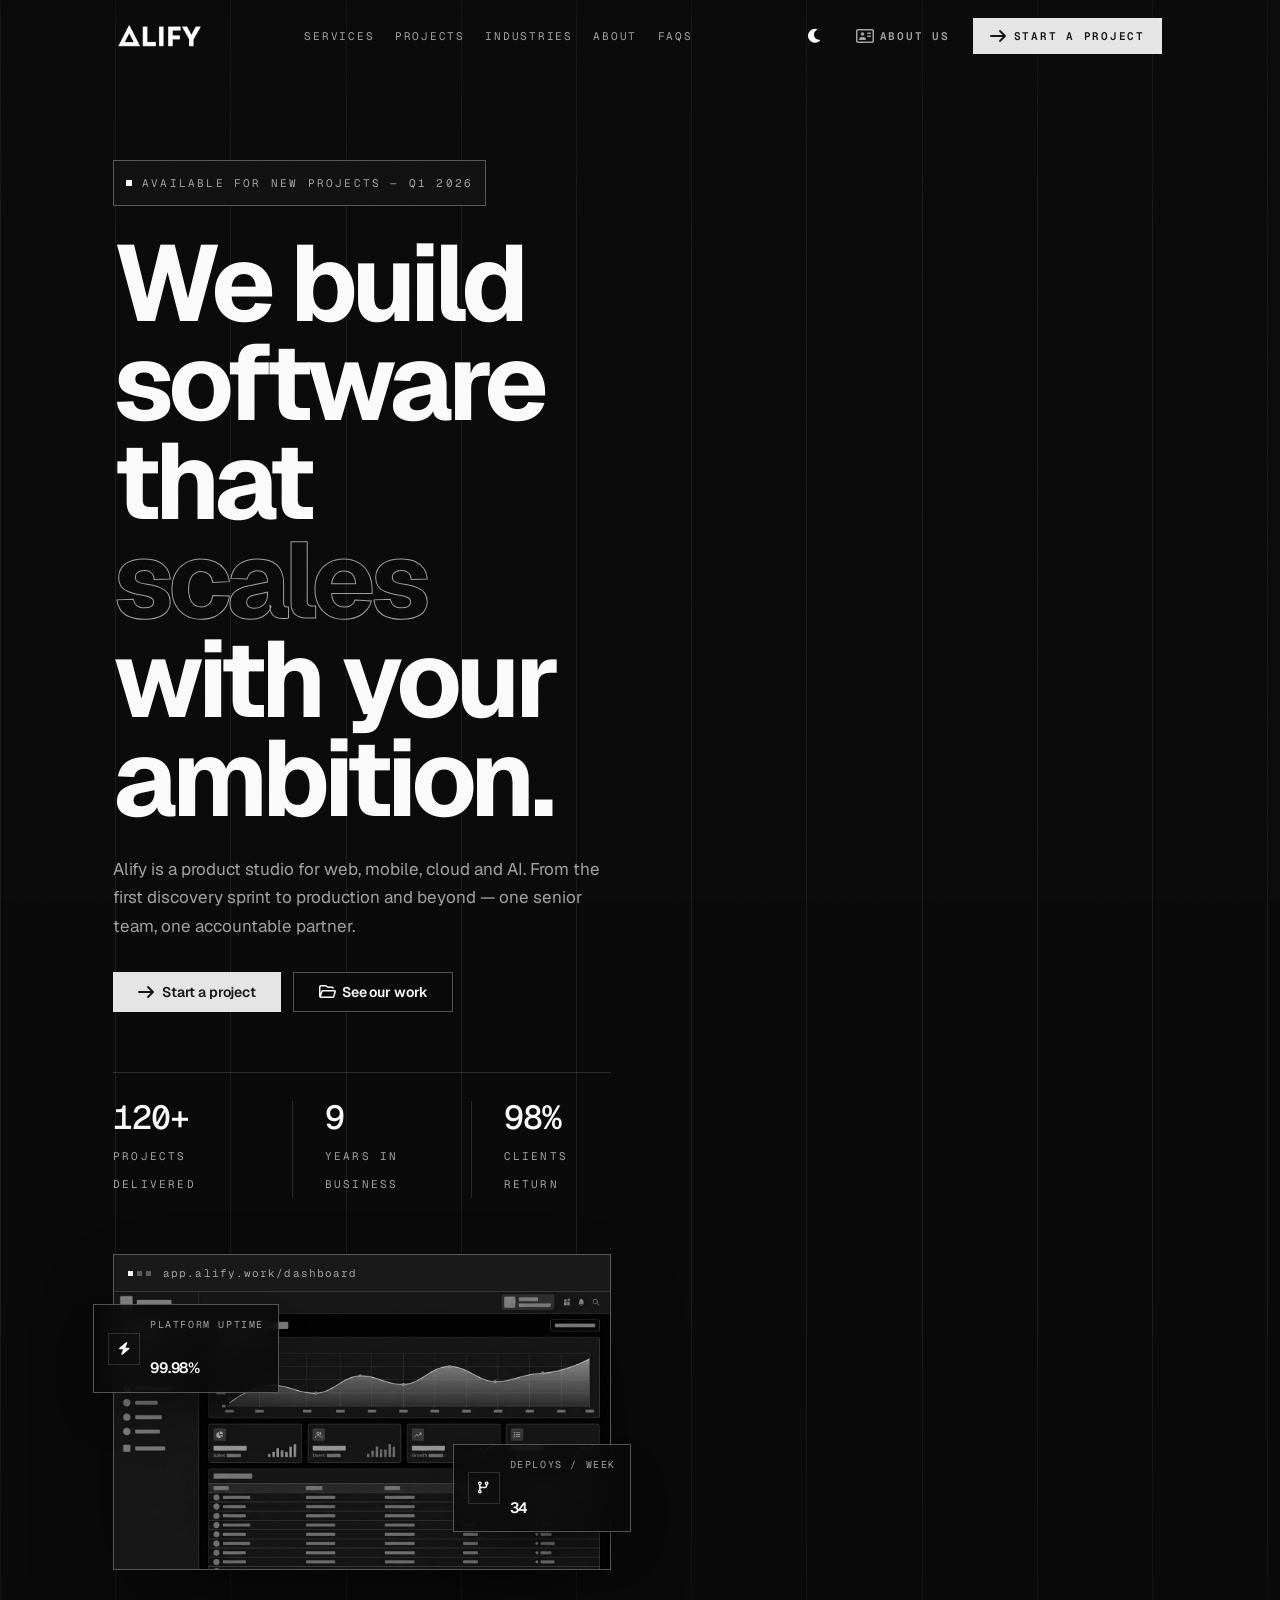
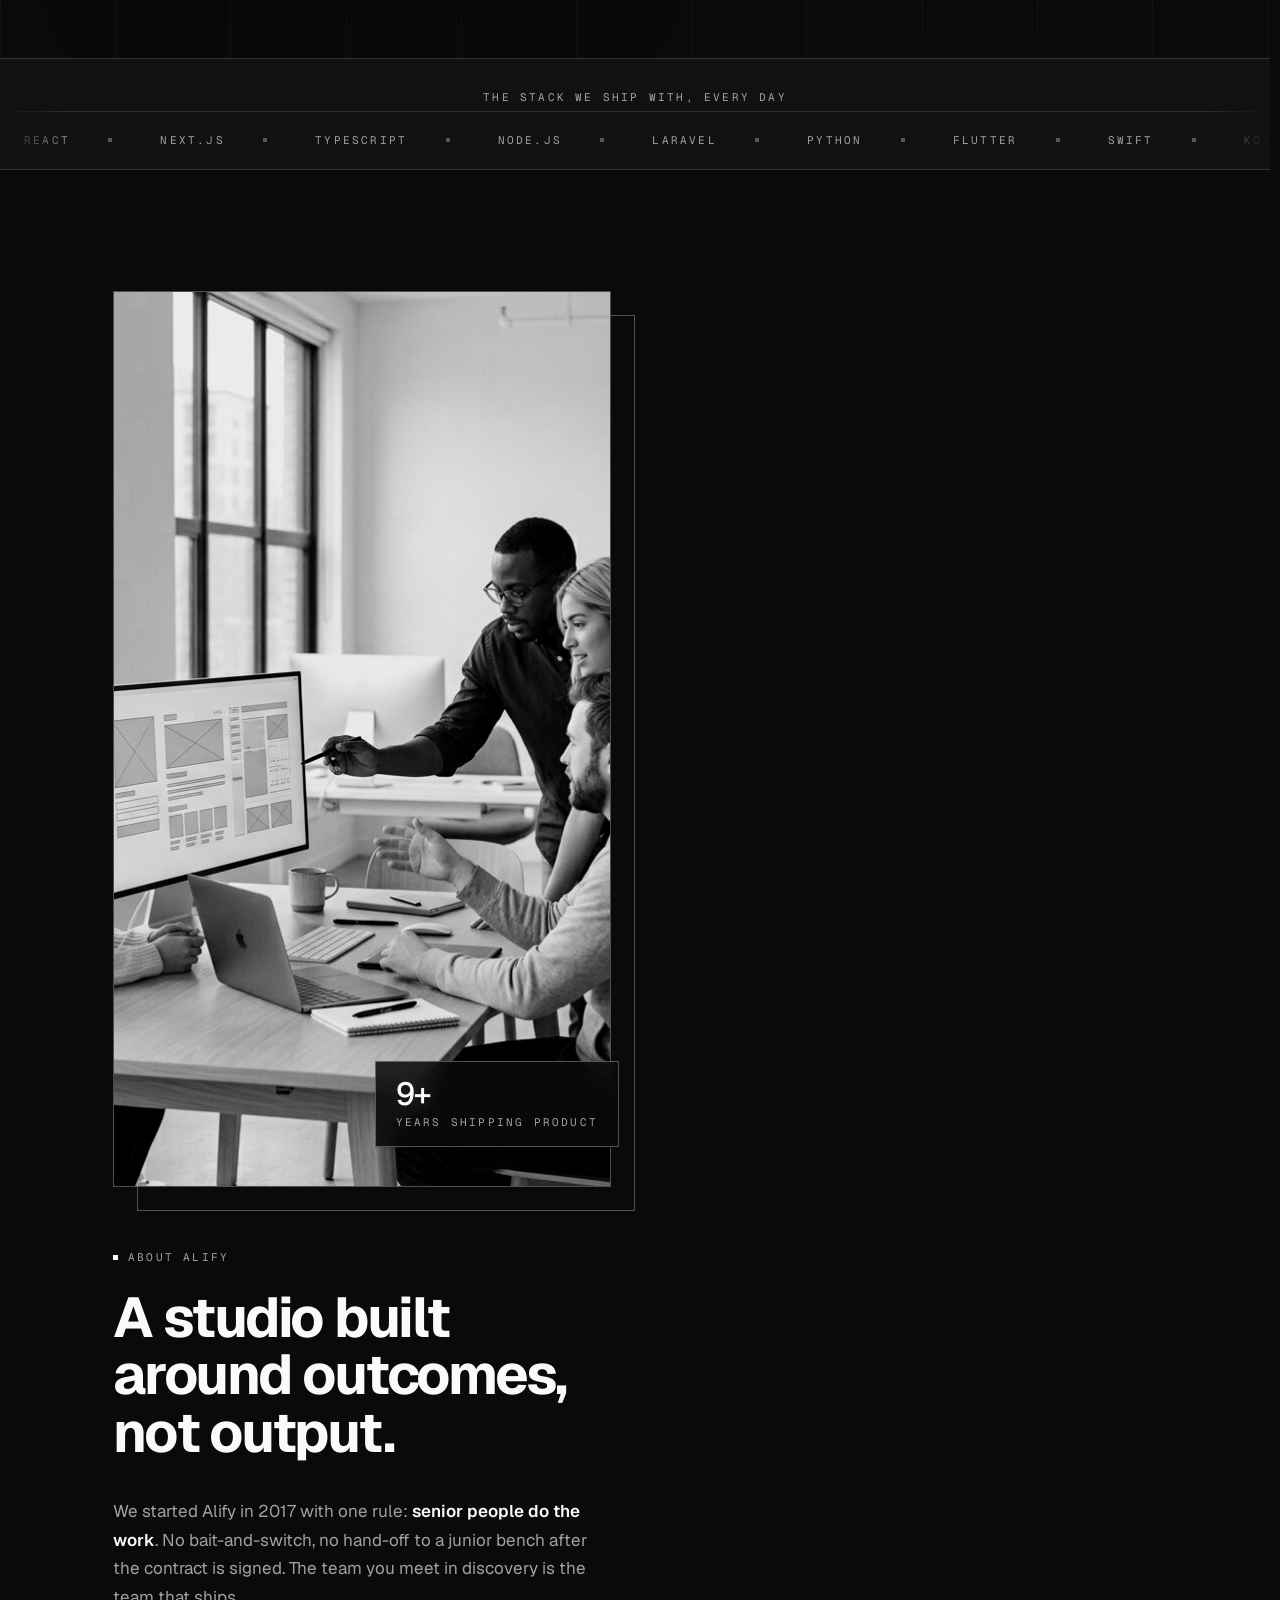
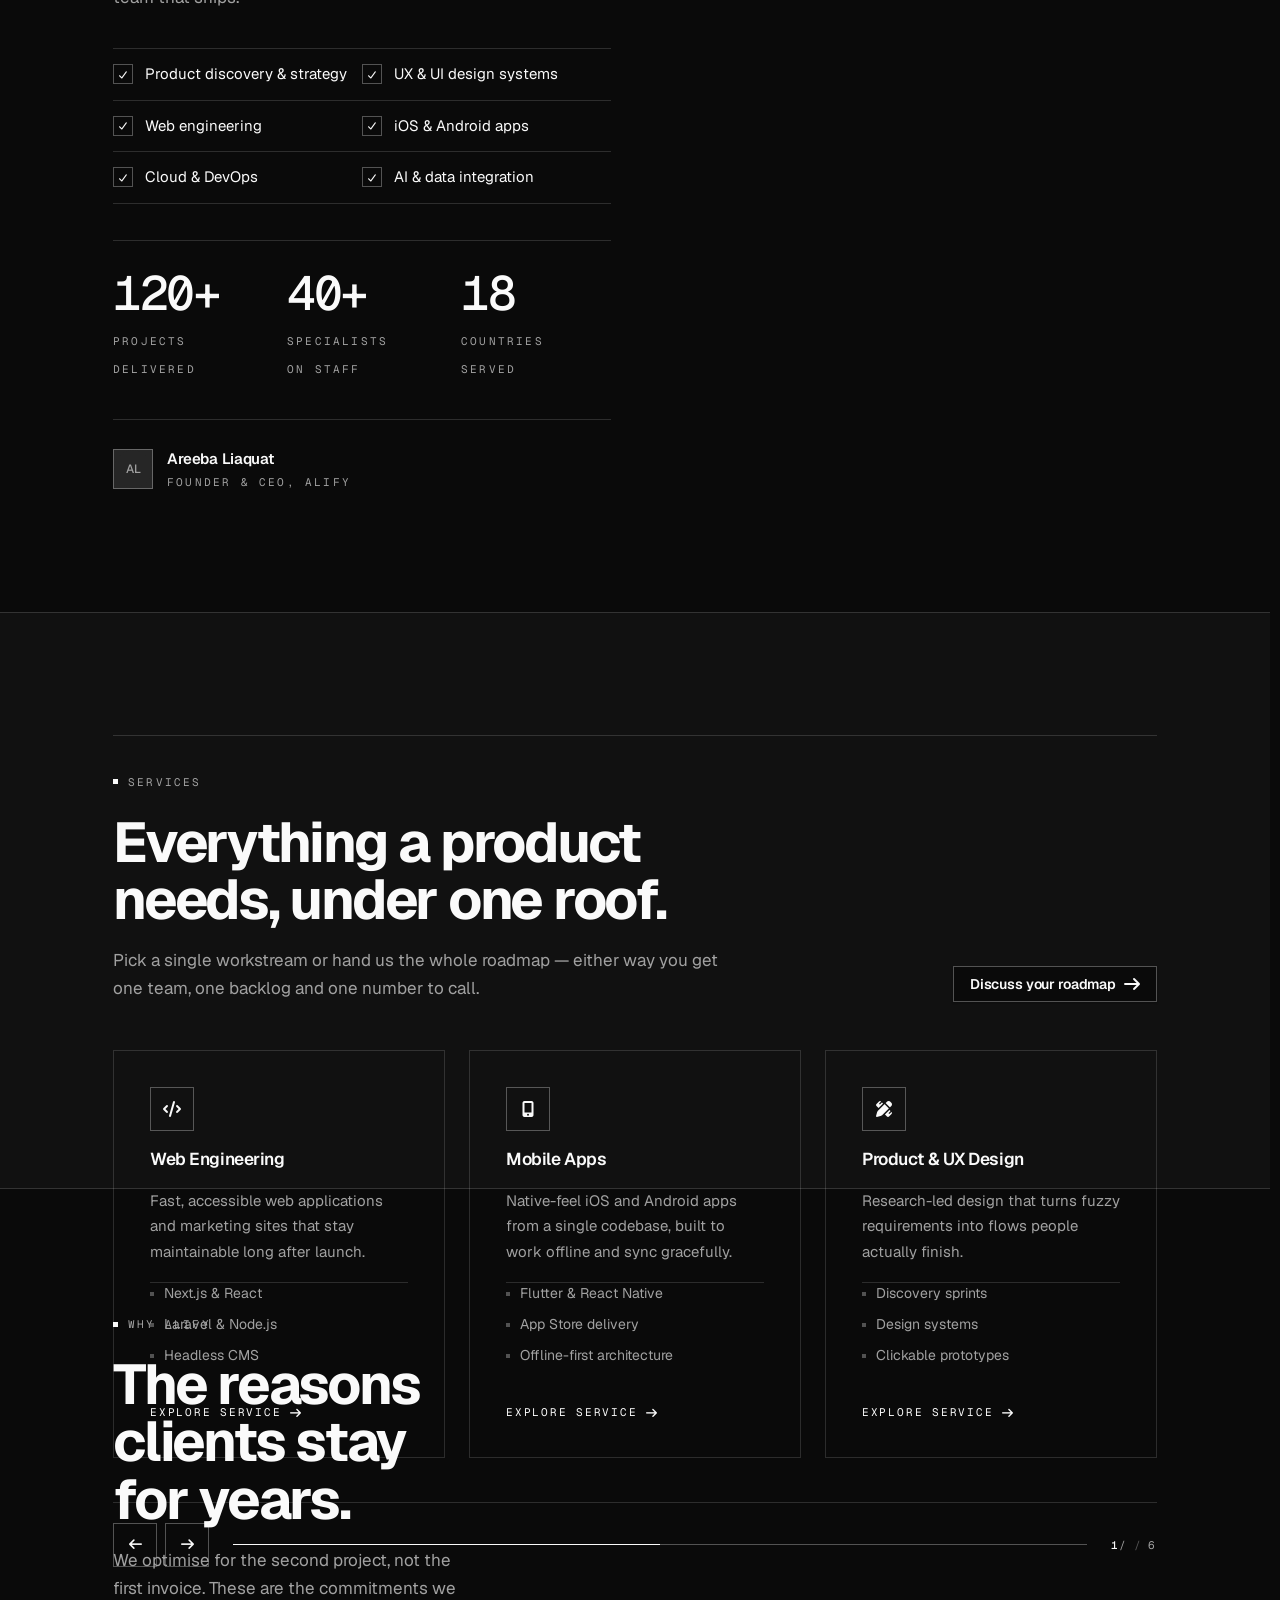
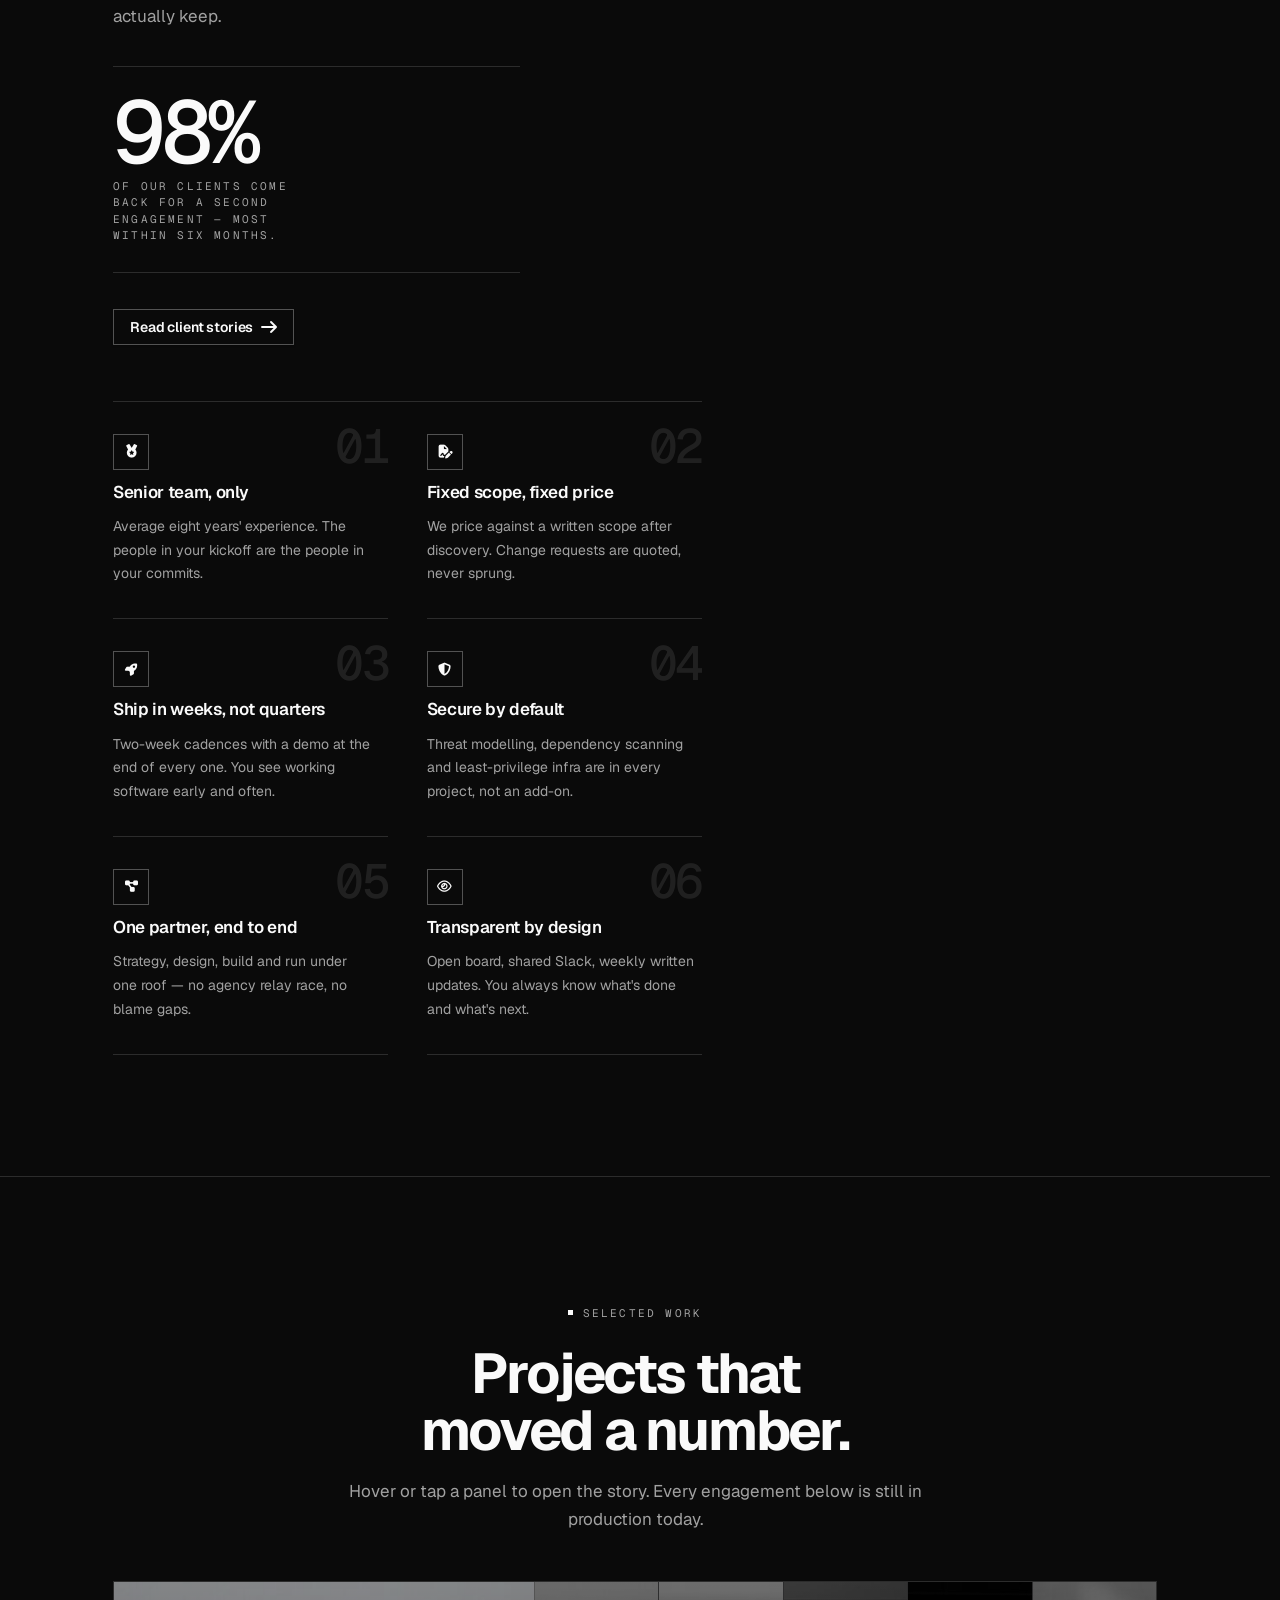
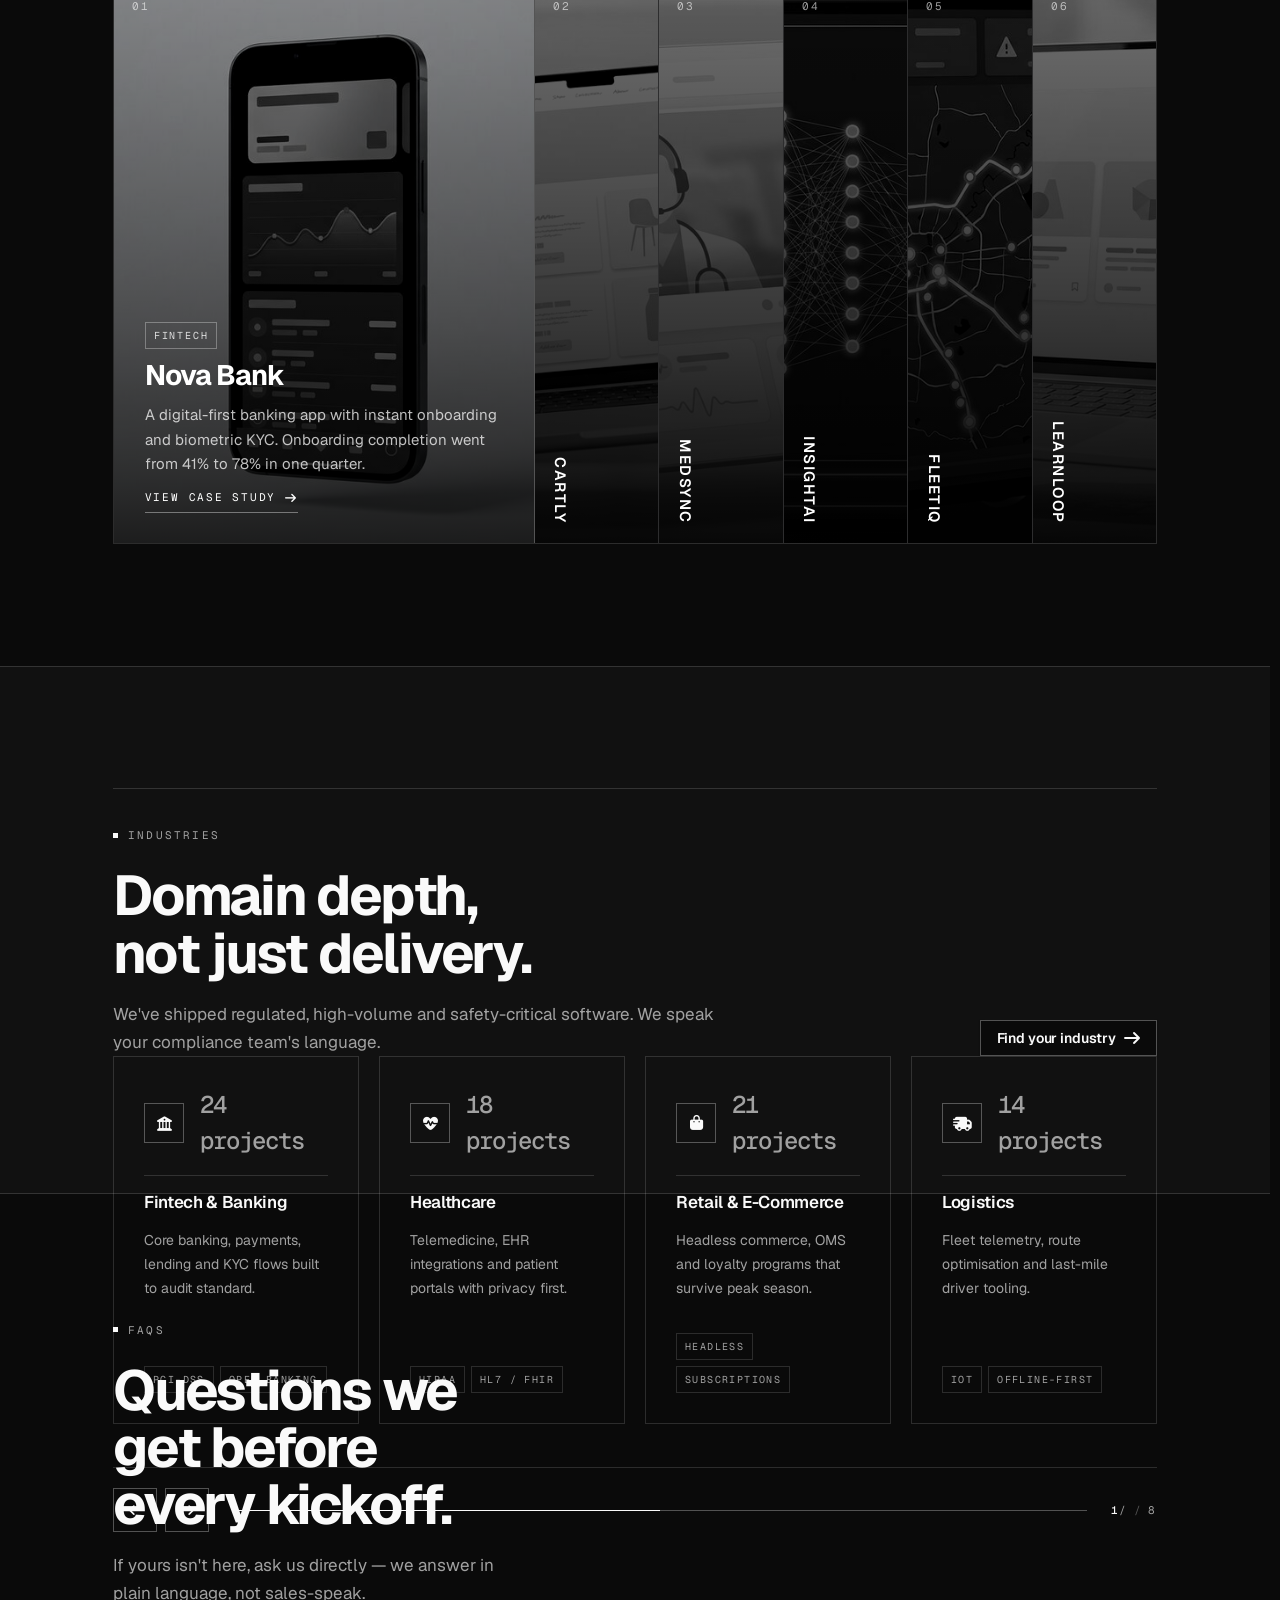
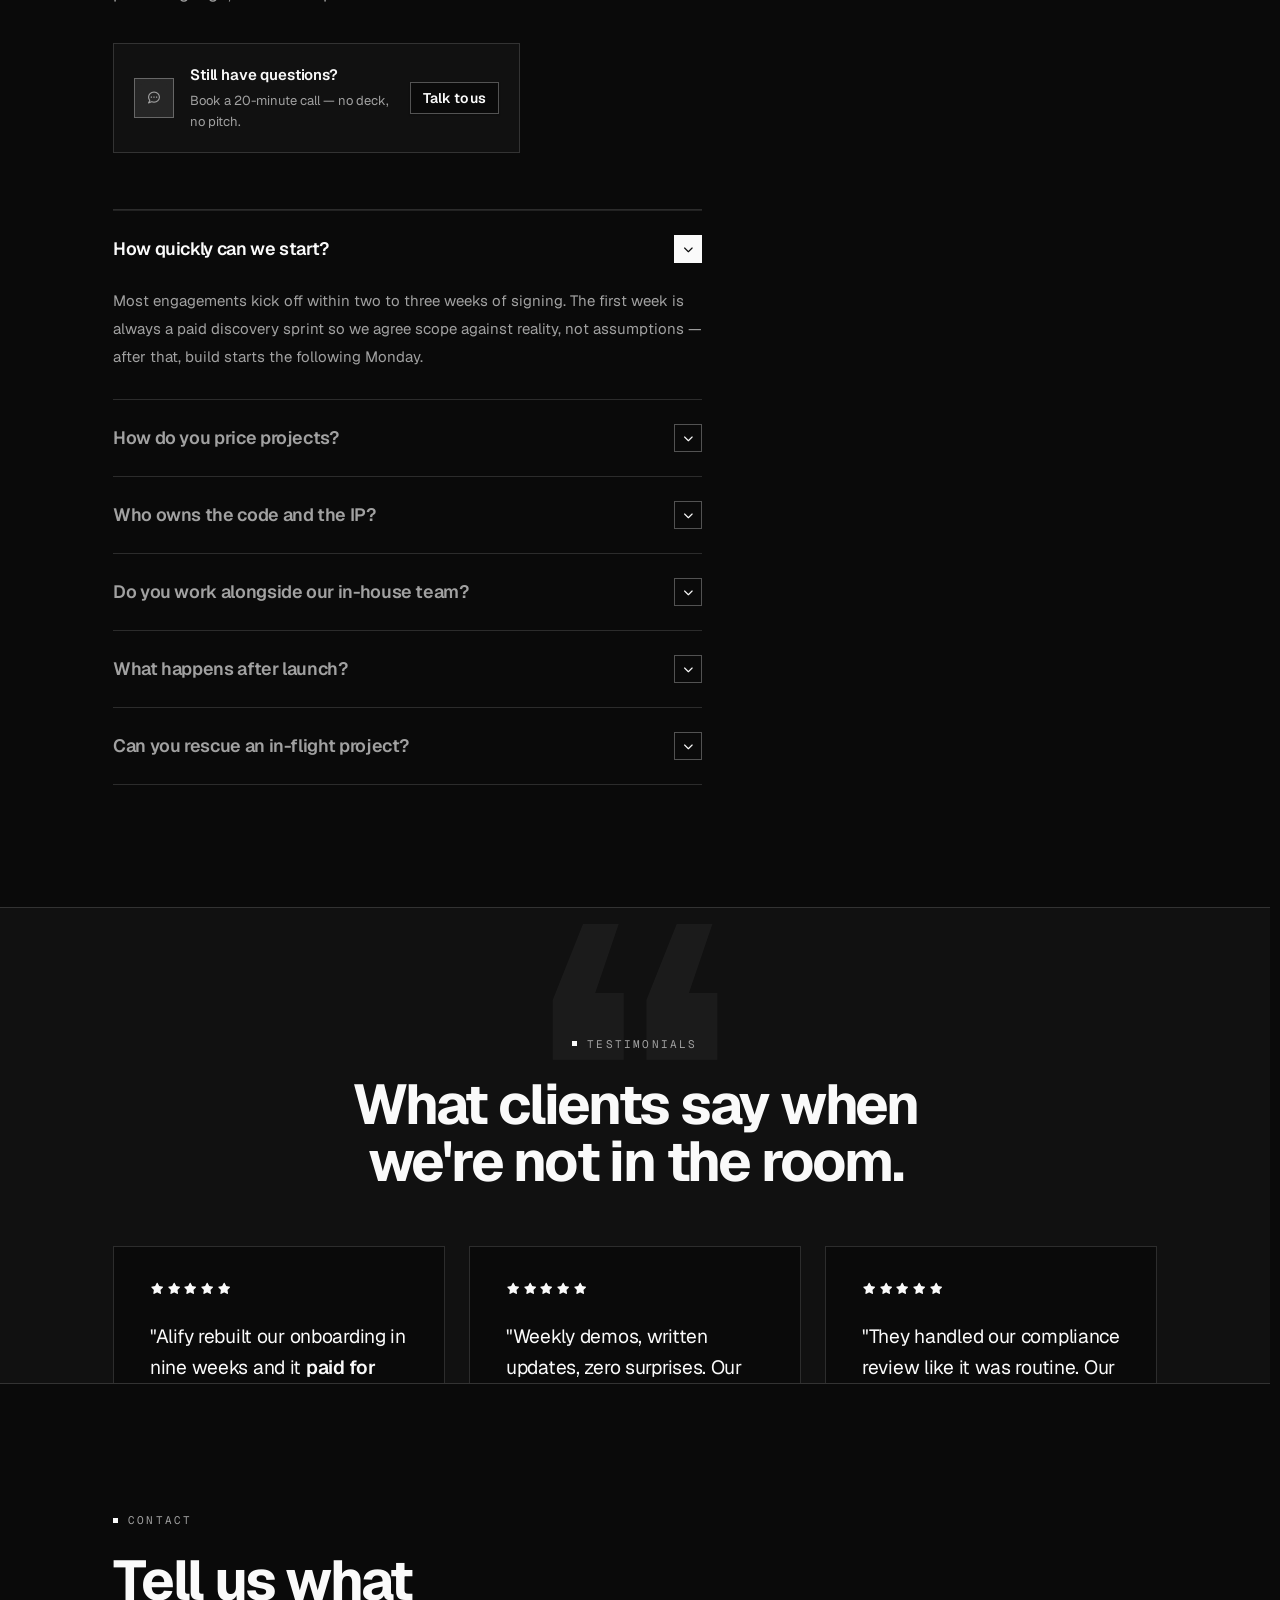
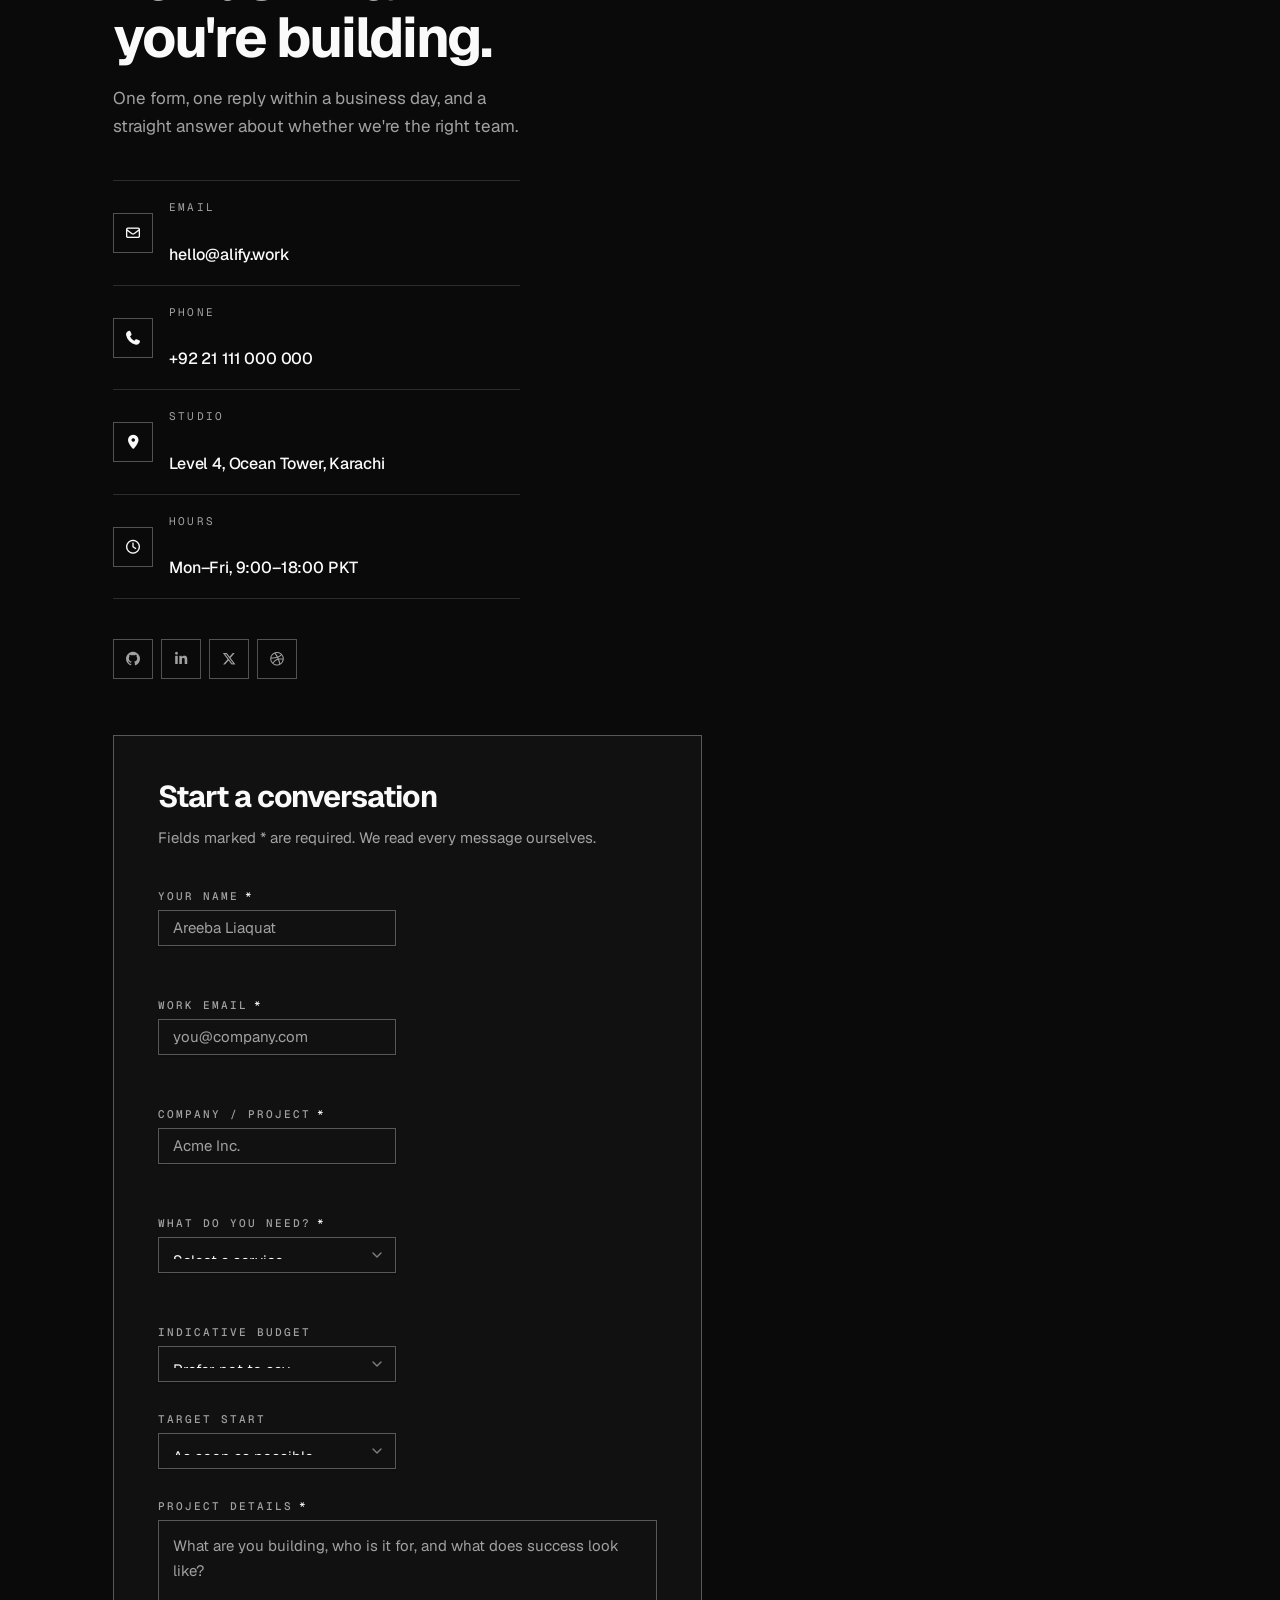
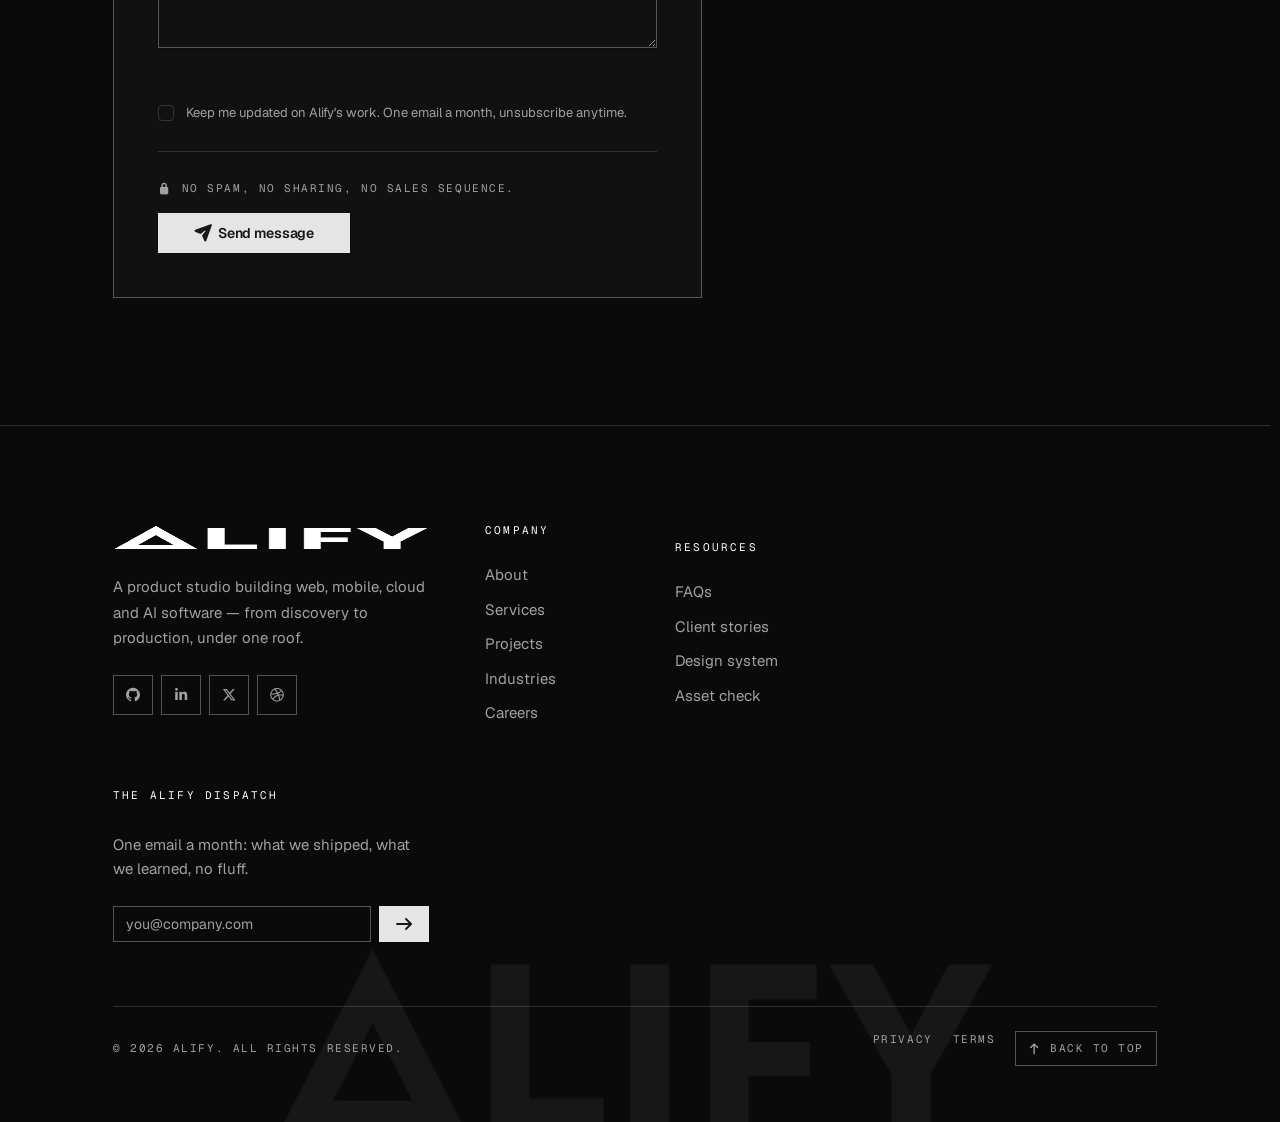
==== commit 4665437e: "Add favicon, social cards and document metadata The page shipped with no icon, no share metadata and" ====
--- a/index.html
+++ b/index.html
@@ -6,6 +6,56 @@
   <meta name="color-scheme" content="light dark">
   <title>Alify — Software that scales with your ambition</title>
   <meta name="description" content="Alify is a product studio building web, mobile, cloud and AI software end-to-end. Discovery to production, under one roof.">
+
+  <!-- theme colour per scheme: the browser chrome matches the site -->
+  <meta name="theme-color" content="#0a0a0a" media="(prefers-color-scheme: dark)">
+  <meta name="theme-color" content="#ffffff" media="(prefers-color-scheme: light)">
+  <meta name="robots" content="index, follow">
+  <!-- TODO: swap alify.work for the production domain before launch -->
+  <link rel="canonical" href="https://alify.work/">
+
+  <!-- icons: the △ mark cropped from the wordmark, on the site's dark ground -->
+  <link rel="icon" type="image/png" sizes="64x64" href="img/favicon.png">
+  <link rel="apple-touch-icon" sizes="180x180" href="img/apple-touch-icon.png">
+
+  <!-- sharing -->
+  <meta property="og:type" content="website">
+  <meta property="og:site_name" content="Alify">
+  <meta property="og:title" content="Alify — Software that scales with your ambition">
+  <meta property="og:description" content="Alify is a product studio building web, mobile, cloud and AI software end-to-end. Discovery to production, under one roof.">
+  <meta property="og:url" content="https://alify.work/">
+  <meta property="og:image" content="https://alify.work/img/og-cover.png">
+  <meta property="og:image:width" content="1200">
+  <meta property="og:image:height" content="630">
+  <meta property="og:locale" content="en_US">
+  <meta name="twitter:card" content="summary_large_image">
+  <meta name="twitter:title" content="Alify — Software that scales with your ambition">
+  <meta name="twitter:description" content="Alify is a product studio building web, mobile, cloud and AI software end-to-end. Discovery to production, under one roof.">
+  <meta name="twitter:image" content="https://alify.work/img/og-cover.png">
+
+  <script type="application/ld+json">
+{
+  "@context": "https://schema.org",
+  "@type": "Organization",
+  "name": "Alify",
+  "url": "https://alify.work/",
+  "logo": "https://alify.work/img/logo-light.png",
+  "description": "Alify is a product studio building web, mobile, cloud and AI software end-to-end. Discovery to production, under one roof.",
+  "email": "hello@alify.work",
+  "telephone": "+92-21-111-000-000",
+  "foundingDate": "2017",
+  "founder": {
+    "@type": "Person",
+    "name": "Areeba Liaquat"
+  },
+  "address": {
+    "@type": "PostalAddress",
+    "streetAddress": "Ocean Tower",
+    "addressLocality": "Karachi",
+    "addressCountry": "PK"
+  }
+}
+  </script>
 
   <!-- mark JS availability before paint so [data-reveal] never flashes -->
   <script>document.documentElement.classList.add("js");</script>
--- a/css/global/base.css
+++ b/css/global/base.css
@@ -198,7 +198,25 @@
   transition: border-color .2s ease, background-color .2s ease;
 }
 
-.input:focus, .select:focus, .textarea:focus {
+/* ---- state parity -------------------------------------------------------
+   The design system ships its own hover/focus treatments, and some of them
+   out-specify the resting rules above (e.g. ui.css sets .input:hover at
+   0,2,0). Left alone, the two design languages mix mid-interaction, so the
+   interactive states are restated here in this site's language.
+   ----------------------------------------------------------------------- */
+
+/* ui.css underlines accordion questions on hover - not this site's language */
+.accordion-trigger:hover { text-decoration: none; }
+
+/* fields: hover steps the hairline up, focus goes full foreground, no rings */
+.input:hover, .select:hover, .textarea:hover {
+  border-color: rgba(128, 128, 128, .55);
+  border-color: color-mix(in oklab, var(--foreground) 55%, transparent);
+}
+
+.input:focus, .input:focus-visible,
+.select:focus, .select:focus-visible,
+.textarea:focus, .textarea:focus-visible {
   border-color: var(--foreground);
   box-shadow: none;
 }
--- a/css/global/header.css
+++ b/css/global/header.css
@@ -17,11 +17,18 @@
 }
 
 .site-header.is-scrolled {
+  /* plain fallback first (dark is this site's default), then the token-driven
+     value - so browsers without color-mix still get a themed bar */
   background-color: rgba(10, 10, 10, .72);
   background-color: color-mix(in oklab, var(--background) 76%, transparent);
   backdrop-filter: blur(16px) saturate(150%);
   -webkit-backdrop-filter: blur(16px) saturate(150%);
   border-bottom-color: var(--hair);
+}
+
+:root[data-theme="light"] .site-header.is-scrolled {
+  background-color: rgba(255, 255, 255, .8);
+  background-color: color-mix(in oklab, var(--background) 76%, transparent);
 }
 
 .site-header__inner {
--- a/css/sections/testimonials.css
+++ b/css/sections/testimonials.css
@@ -9,13 +9,18 @@
    IntersectionObserver so it doesn't advance past quotes nobody is watching.
    ========================================================================== */
 
-.testimonials { position: relative; }
+/* overflow: clip keeps the oversized watermark inside this band instead of
+   bleeding over the sections above and below it */
+.testimonials {
+  position: relative;
+  overflow: clip;
+}
 
 /* watermark: never interactive, never in the way of the cards */
 .testimonials::before {
   content: "\201C";
   position: absolute;
-  top: clamp(-1rem, 0vw, 1rem);
+  top: clamp(0rem, 2vw, 2rem);
   left: 50%;
   translate: -50% 0;
   z-index: 0;
